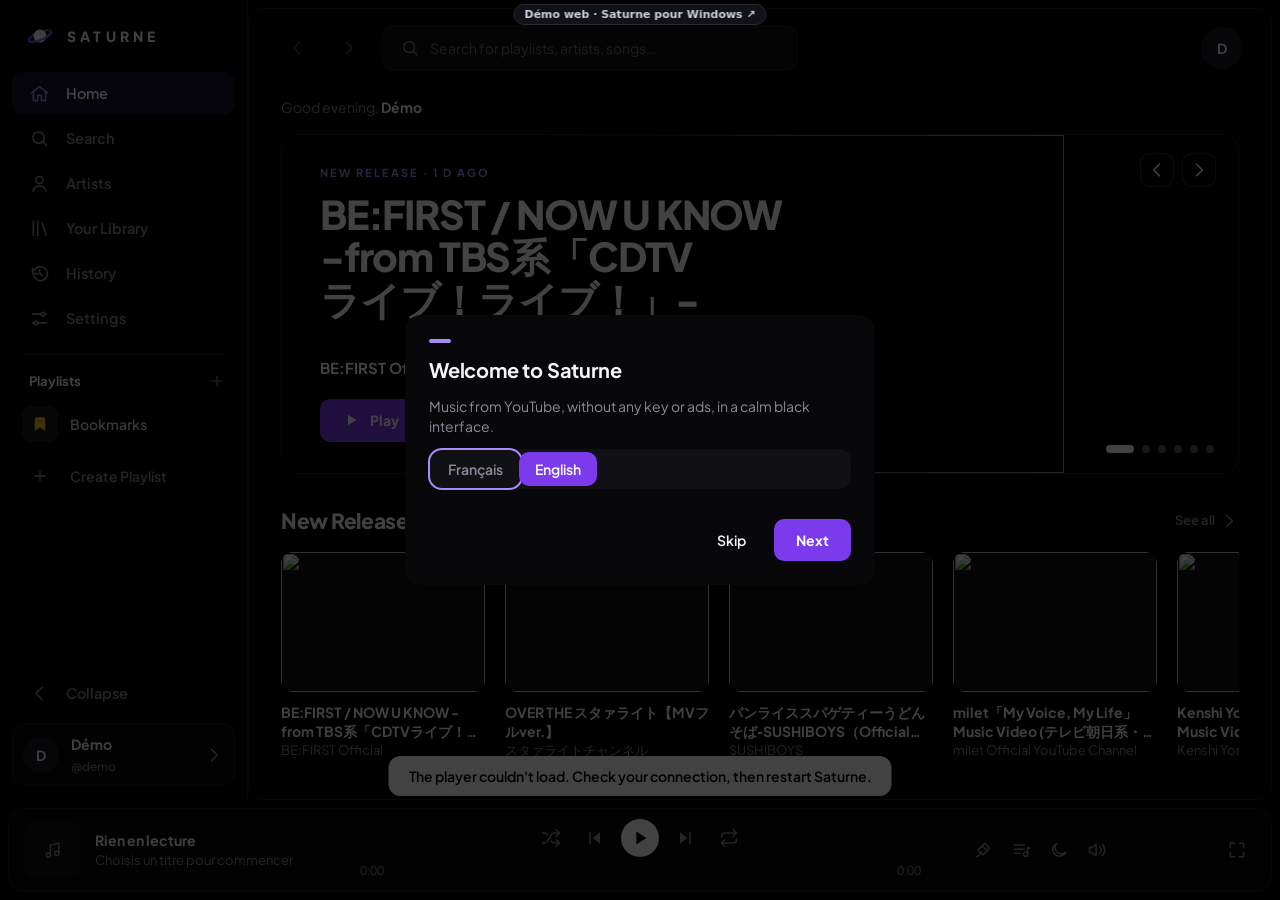
==== index.html @ 95a1b7f8 "Saturne web demo (static, simulated API) Co-Authored-By: Claude Sonnet 5.5 <noreply@anthropic.com>" ====
<!doctype html>
<html lang="fr">
<head>
<meta name="apple-mobile-web-app-capable" content="yes"><meta name="apple-mobile-web-app-status-bar-style" content="black-translucent"><meta name="theme-color" content="#000000">
<meta charset="utf-8">
<meta name="viewport" content="width=device-width,initial-scale=1,viewport-fit=cover">
<title>Saturne (démo)</title>
<link rel="icon" href="data:image/svg+xml,%3Csvg xmlns='http://www.w3.org/2000/svg' viewBox='0 0 24 24'%3E%3Crect width='24' height='24' rx='6' fill='%230a0a0e'/%3E%3Ccircle cx='12' cy='12' r='4.6' fill='%23f5f5fa'/%3E%3Cellipse cx='12' cy='12' rx='9.4' ry='3.1' transform='rotate(-22 12 12)' fill='none' stroke='%238b5cf6' stroke-width='1.6'/%3E%3C/svg%3E">
<style>
@font-face{font-family:"Plus Jakarta Sans";font-style:normal;font-weight:400 800;font-display:swap;src:url(assets/jakarta-latin-ext.woff2) format("woff2");unicode-range:U+0100-02BA,U+02BD-02C5,U+02C7-02CC,U+02CE-02D7,U+02DD-02FF,U+0304,U+0308,U+0329,U+1D00-1DBF,U+1E00-1E9F,U+1EF2-1EFF,U+2020,U+20A0-20AB,U+20AD-20C0,U+2113,U+2C60-2C7F,U+A720-A7FF}
@font-face{font-family:"Plus Jakarta Sans";font-style:normal;font-weight:400 800;font-display:swap;src:url(assets/jakarta-latin.woff2) format("woff2");unicode-range:U+0000-00FF,U+0131,U+0152-0153,U+02BB-02BC,U+02C6,U+02DA,U+02DC,U+0304,U+0308,U+0329,U+2000-206F,U+20AC,U+2122,U+2191,U+2193,U+2212,U+2215,U+FEFF,U+FFFD}
/* Design : noir OLED, texte blanc/gris, un seul accent violet. Rail gauche, contenu, barre de lecture en bas, file d'attente en tiroir. */
:root{
  color-scheme:dark;
  --bg:#000; --panel:#08080b; --raise:#101015; --raise2:#18181f; --line:#1c1c24; --line2:var(--line2);
  --fg:#f5f5f8; --mute:#8b8b99; --accent:#7c3aed; --accent-hi:#a78bfa; --accent-soft:rgba(139,92,246,.15);
  --font:"Plus Jakarta Sans",system-ui,-apple-system,"Segoe UI",sans-serif;
  --sw:248px; --barh:84px;
  --r-btn:10px; --r-ctl:12px; --r-sm:8px;
  --faint:#8a8a98; --hi:#fff; --on-accent:#fff; --fg2:#d0d0da; --veil:transparent; --bookmark:#fbbf24; --accent-glow:rgba(139,92,246,.2);
}
html[data-radius="square"]{--r-btn:5px;--r-ctl:7px;--r-sm:4px}
html[data-radius="round"]{--r-btn:999px;--r-ctl:16px;--r-sm:10px}
html.no-motion *{transition:none!important;animation:none!important}
*{box-sizing:border-box}
html,body{height:100%;margin:0}
body{background:var(--bg);color:var(--fg);font:14px/1.45 var(--font);overflow:hidden}
button,input,select,textarea{font:inherit;color:inherit}
button{background:none;border:0;padding:0;cursor:pointer;text-align:inherit}
:focus-visible{outline:2px solid var(--accent-hi);outline-offset:2px;border-radius:8px}
[hidden]{display:none!important}
svg{width:20px;height:20px;fill:currentColor;display:block;flex:none}
*{scrollbar-width:none}
::-webkit-scrollbar{display:none;width:0;height:0}

/* ---------- Connexion ---------- */
.auth{position:fixed;inset:0;z-index:100;background:var(--bg);display:grid;place-items:center;overflow:auto;padding:24px}
.auth-card{width:min(410px,100%);padding:34px 30px 28px;border:1px solid var(--line2);border-radius:18px;background:var(--panel)}
.auth-brand{display:flex;align-items:center;gap:12px;font-weight:800;font-size:15px;letter-spacing:.32em;margin:0 0 22px}
.auth-brand svg{width:34px;height:34px}
.auth-card h2{margin:0 0 4px;font-size:24px;letter-spacing:-.02em}
.auth-card p.lead{color:var(--mute);margin:0 0 20px}
.tabs{display:grid;grid-template-columns:1fr 1fr;background:var(--raise);border-radius:var(--r-ctl);padding:4px;margin:0 0 20px}
.tabs button{padding:9px;border-radius:var(--r-sm);text-align:center;font-weight:600;color:var(--mute)}
.tabs button.on{background:var(--raise2);color:var(--hi)}
.fld{display:flex;flex-direction:column;gap:6px;margin:0 0 14px}
.fld label{font-size:12px;font-weight:600;color:var(--mute);letter-spacing:.04em}
.input{background:var(--bg);border:1px solid var(--line2);border-radius:var(--r-btn);padding:12px 14px;width:100%;min-width:0}
.input:focus{outline:0;border-color:var(--accent)}
.input::placeholder{color:#5d5d6b}
.auth-err{color:#ff8fa8;min-height:20px;margin:2px 0 12px;font-size:13px}
.auth-card .btn{width:100%;justify-content:center;padding:13px}
.auth-foot{color:var(--mute);font-size:12px;margin:16px 0 0;text-align:center}

/* ---------- Application ---------- */
.app{height:100dvh;display:grid;grid-template-columns:var(--sw) minmax(0,1fr);grid-template-rows:minmax(0,1fr) auto;grid-template-areas:"side main" "bar bar";transition:grid-template-columns .25s cubic-bezier(.2,.8,.2,1)}
.side{grid-area:side;background:var(--bg);border-right:1px solid var(--line);display:flex;flex-direction:column;min-height:0;min-width:0;overflow:hidden}
.sidehead{display:flex;align-items:center;height:72px;padding:0 14px 0 25px}
.brand{display:flex;align-items:center;gap:12px;font-weight:800;font-size:14px;letter-spacing:.3em;white-space:nowrap}
.brand svg{flex:none}
.lbl,.pli b,.pli .lk,.account .who,.account>svg,.pl-head .ib{transition:opacity .22s ease,max-width .34s cubic-bezier(.4,0,.2,1)}
.lbl{display:inline-block;max-width:190px;overflow:hidden;white-space:nowrap}
.nav{display:flex;flex-direction:column;gap:2px;padding:0 12px}
.nav button,.navlike{display:flex;align-items:center;gap:16px;width:100%;padding:11px 17px;border-radius:var(--r-btn);font-weight:600;font-size:14.5px;color:var(--mute);white-space:nowrap;transition:background .15s,color .15s}
.nav button:hover,.navlike:hover{color:var(--hi);background:var(--raise)}
.nav button.on{color:var(--hi);background:var(--accent-soft)}
.nav button.on svg{color:var(--accent-hi)}
.nav button svg,.navlike svg{width:21px;height:21px}
.navlike svg{transition:transform .34s cubic-bezier(.4,0,.2,1)}
.sep{height:1px;background:var(--line);margin:14px 18px 8px}
.pl-head{display:flex;align-items:center;justify-content:space-between;height:36px;padding:0 16px 0 29px;font-weight:700;font-size:13px;color:var(--hi);white-space:nowrap}
.scroll{overflow-y:auto;overflow-x:hidden;min-height:0;flex:1;display:flex;flex-direction:column;gap:2px;padding:0 12px}
.pli{display:flex;align-items:center;gap:12px;padding:7px 10px;border-radius:var(--r-ctl);min-width:0;color:var(--fg2);font-weight:500;white-space:nowrap}
.pli:hover,.pli.over{background:var(--raise);color:var(--hi)}
.pli.on{background:var(--accent-soft);color:var(--hi)}
.pli.over{outline:2px dashed var(--accent-hi);outline-offset:-2px}
.pthumb{width:36px;height:36px;border-radius:9px;flex:none;overflow:hidden;display:grid;place-items:center;font-weight:700;font-size:15px;background:var(--raise2);color:var(--fg2)}
.pthumb img{width:100%;height:100%;object-fit:cover}
.pthumb svg{width:18px;height:18px}
.pli.on .pthumb{color:var(--accent-hi)}
.pli[data-pl="favs"] .pthumb,.libcard[data-pl="favs"] .cov,.pfp.fav{color:var(--bookmark)}
.pli b{font-weight:600;overflow:hidden;text-overflow:ellipsis;white-space:nowrap;flex:1;max-width:190px}
.pli .lk{width:14px;height:14px;color:var(--mute);max-width:14px}
.pli.create{color:var(--mute)}
.pli.create .pthumb{background:transparent;border:1.5px dashed var(--line2);color:var(--mute)}
.updbanner{margin:6px 12px 0;padding:10px 12px;border:1px solid var(--accent);border-radius:var(--r-ctl);background:var(--accent-soft);display:flex;align-items:center;justify-content:space-between;gap:10px;font-size:13px}
.updbanner .btn{padding:6px 12px;font-size:12.5px}
.updbanner b{display:block}
.account{margin:8px 12px 14px;padding:10px;border-radius:var(--r-ctl);border:1px solid var(--line);background:var(--panel);display:flex;align-items:center;gap:12px;min-width:0;width:calc(100% - 24px);white-space:nowrap;overflow:hidden}
.account:hover{border-color:var(--line2)}
.avatar-s{width:36px;height:36px;border-radius:50%;overflow:hidden;flex:none;background:var(--raise2);display:grid;place-items:center;font-weight:700}
.avatar-s img{width:100%;height:100%;object-fit:cover}
.account .who{min-width:0;flex:1;max-width:150px;overflow:hidden;text-align:left}
.account .who b{display:block;font-weight:700;overflow:hidden;text-overflow:ellipsis;white-space:nowrap}
.account .who small{color:var(--mute);font-size:12px}
/* ---------- Contenu ---------- */
main{grid-area:main;min-width:0;min-height:0;display:flex;flex-direction:column;overflow:hidden;background:var(--bg)}
.topbar{padding:16px 28px;display:flex;gap:12px;align-items:center}
.circ{width:40px;height:40px;border-radius:var(--r-btn);border:1px solid var(--line2);display:grid;place-items:center;color:var(--hi);flex:none}
.circ:hover:not(:disabled){background:var(--raise2)}
.circ:disabled{opacity:.3;cursor:default}
.search{flex:1;min-width:0;max-width:560px;display:flex;align-items:center;gap:10px;background:var(--raise);border:1px solid var(--line);border-radius:var(--r-ctl);padding:0 18px;transition:border-color .15s}
.search:focus-within{border-color:var(--accent)}
.search svg{color:var(--mute)}
.search input{flex:1;min-width:0;background:none;border:0;outline:0;padding:12px 0}
.search input::placeholder{color:#707080}
.spacer{flex:1}
.avatar-btn{width:42px;height:42px;border-radius:50%;overflow:hidden;border:1px solid var(--line2);background:var(--raise2);display:grid;place-items:center;font-weight:700;flex:none}
.avatar-btn:hover{border-color:var(--accent-hi)}
.avatar-btn img{width:100%;height:100%;object-fit:cover}
.menubtn{display:none}
#view{flex:1;overflow-y:auto;padding:8px 32px calc(var(--barh) + 32px);min-height:0}
.btn{background:var(--accent);color:var(--on-accent);font-weight:700;border-radius:var(--r-btn);padding:11px 22px;white-space:nowrap;display:inline-flex;align-items:center;gap:10px;transition:background .15s,transform .12s}
.btn:hover{filter:brightness(1.12);transform:translateY(-1px)}
.btn svg{width:18px;height:18px}
.btn.alt{background:rgba(255,255,255,.08);border:1px solid rgba(255,255,255,.14)}
.btn.alt:hover{background:rgba(255,255,255,.14)}
.ghost{border:1px solid var(--line2);border-radius:var(--r-btn);padding:9px 18px;font-weight:600;white-space:nowrap;display:inline-flex;align-items:center;gap:8px}
.ghost svg{width:18px;height:18px}
.ghost:hover{border-color:var(--hi)}
.ghost.warn{border-color:#ff8fa8;color:#ff8fa8}
h1{font-weight:800;font-size:clamp(30px,4.4vw,52px);line-height:1.05;letter-spacing:-.035em;margin:6px 0 10px;text-wrap:balance}
h2.sh{font-weight:800;font-size:21px;letter-spacing:-.02em;margin:0}
.eyebrow{font-size:11px;font-weight:700;letter-spacing:.18em;text-transform:uppercase;color:var(--accent-hi);margin:0;display:flex;align-items:center;gap:8px}
.sub{color:var(--mute);margin:0 0 18px;max-width:58ch}
.head-actions{display:flex;flex-wrap:wrap;gap:10px;align-items:center}
.sechd{display:flex;align-items:center;justify-content:space-between;margin:0 0 16px;gap:12px}
.more{color:var(--mute);font-weight:600;font-size:13px;display:inline-flex;align-items:center;gap:4px}
.more:hover{color:var(--hi)}
.block{margin:0 0 32px}
.pagehead{padding:8px 0 24px}
.greet{color:var(--mute);margin:2px 0 16px}
.greet b{color:var(--hi)}

/* ---------- Hero : sorties les plus récentes ---------- */
.hero{position:relative;height:clamp(270px,32vw,340px);border-radius:16px;overflow:hidden;border:1px solid var(--line);background:var(--bg);margin:0 0 32px}
.slide{position:absolute;inset:0;opacity:0;transition:opacity .6s ease;pointer-events:none}
.slide.on{opacity:1;pointer-events:auto}
.slide .bg{position:absolute;right:0;top:0;width:76%;height:100%;object-fit:cover;-webkit-mask-image:linear-gradient(90deg,transparent 0,#000 40%);mask-image:linear-gradient(90deg,transparent 0,#000 40%)}
.slide::before{content:"";position:absolute;inset:0;z-index:1;background:linear-gradient(90deg,#000 24%,rgba(0,0,0,.5) 55%,rgba(0,0,0,0) 100%)}
.sl-body{position:absolute;z-index:2;left:38px;top:30px;bottom:30px;display:flex;flex-direction:column;justify-content:flex-start;max-width:52%;gap:6px}
.sl-body .sl-by{margin:auto 0 14px}
.sl-body .sl-actions{min-height:44px}
.sl-title{font-weight:800;font-size:clamp(24px,3.1vw,42px);line-height:1.08;letter-spacing:-.03em;margin:6px 0 4px;display:-webkit-box;-webkit-line-clamp:3;-webkit-box-orient:vertical;overflow:hidden;text-wrap:balance}
.sl-by{color:var(--fg2);font-size:15px;margin:0 0 16px}
.sl-by .alink{font-weight:700;color:var(--hi)}
.sl-actions{display:flex;gap:10px;flex-wrap:wrap;align-items:center}
.hero-dots{position:absolute;z-index:3;right:24px;bottom:20px;display:flex;gap:8px;align-items:center}
.hero-dots button{width:8px;height:8px;border-radius:8px;background:rgba(255,255,255,.35);transition:width .25s,background .25s}
.hero-dots button.on{width:28px;background:var(--hi)}
.hero-nav{position:absolute;z-index:3;right:22px;top:18px;display:flex;gap:8px}
.hero-nav button{width:34px;height:34px;border-radius:var(--r-btn);background:rgba(0,0,0,.55);border:1px solid rgba(255,255,255,.2);display:grid;place-items:center}
.hero-nav button:hover{background:rgba(255,255,255,.18)}
.hero-empty{position:absolute;inset:0;display:flex;flex-direction:column;justify-content:center;padding:0 38px;gap:8px}

/* ---------- Cartes ---------- */
.grid{list-style:none;margin:0;padding:0;display:grid;grid-template-columns:repeat(auto-fill,minmax(200px,1fr));gap:26px 20px}
.shelf{list-style:none;margin:0;padding:0 0 8px;display:grid;grid-auto-flow:column;grid-auto-columns:204px;gap:20px;overflow-x:auto;scroll-snap-type:x proximity}
.shelf .card{scroll-snap-align:start}
.card{position:relative;min-width:0}
.card .thumb{display:block;width:100%;position:relative;aspect-ratio:16/11;border-radius:12px;overflow:hidden;background:var(--raise)}
.card .thumb img{width:100%;height:100%;object-fit:cover;display:block;transition:transform .3s}
.card:hover .thumb img{transform:scale(1.04)}
.pb{position:absolute;right:10px;bottom:10px;width:42px;height:42px;border-radius:var(--r-ctl);background:var(--accent);color:var(--on-accent);display:grid;place-items:center;opacity:0;transform:translateY(8px);transition:opacity .18s,transform .18s}
.card:hover .pb,.thumb:focus-visible .pb{opacity:1;transform:none}
.pb svg{width:22px;height:22px}
.card .tt{margin-top:11px}
.cacts{position:absolute;top:8px;right:8px;display:flex;gap:2px;opacity:0;transition:opacity .15s}
.card:hover .cacts,.cacts:focus-within{opacity:1}
.cacts .ib{background:rgba(0,0,0,.72);backdrop-filter:blur(6px);color:var(--hi)}
.card.on .tt{color:var(--accent-hi)}
.sk{aspect-ratio:16/12;border-radius:16px;background:linear-gradient(100deg,var(--raise) 30%,var(--raise2) 50%,var(--raise) 70%);background-size:300% 100%;animation:sh 1.4s linear infinite}
.sk.round{aspect-ratio:1;border-radius:50%}
@keyframes sh{from{background-position:100% 0}to{background-position:-100% 0}}

/* ---------- Listes ---------- */
.rows{list-style:none;margin:0;padding:0;display:flex;flex-direction:column}
.row{display:grid;grid-template-columns:auto minmax(0,1fr) auto auto;gap:14px;align-items:center;padding:8px 10px;border-radius:14px}
.row:hover{background:var(--raise)}
.cover{position:relative;width:92px;aspect-ratio:16/9;border-radius:10px;overflow:hidden;background:var(--raise);flex:none}
.cover img{width:100%;height:100%;object-fit:cover;display:block}
.cover .ov{position:absolute;inset:0;display:grid;place-items:center;background:rgba(0,0,0,.55);color:var(--hi);opacity:0}
.row:hover .ov,.cover:focus-visible .ov{opacity:1}
.tt{font-weight:700;overflow:hidden;text-overflow:ellipsis;white-space:nowrap}
.ch{color:var(--mute);font-size:13px;overflow:hidden;text-overflow:ellipsis;white-space:nowrap}
.alink{color:inherit;max-width:100%;overflow:hidden;text-overflow:ellipsis;white-space:nowrap;display:inline-block;vertical-align:bottom}
.alink:hover{color:var(--hi);text-decoration:underline}
.row.on .tt{color:var(--accent-hi)}
.dur{color:var(--faint);font-size:13px;font-variant-numeric:tabular-nums}
.acts{display:flex;gap:2px}
.ib{width:36px;height:36px;border-radius:var(--r-btn);display:grid;place-items:center;color:var(--mute);flex:none;transition:background .12s,color .12s}
.ib:hover{color:var(--hi);background:var(--raise2)}
.ib.act{color:var(--accent-hi)}
.ib:disabled{opacity:.3;cursor:default}
.ib.sm{width:28px;height:28px}.ib.sm svg{width:16px;height:16px}

/* ---------- Bookmark animé ---------- */
.bm{overflow:visible}
.bm-out{fill:none;stroke:currentColor;stroke-width:1.9;stroke-linejoin:round}
.bm-fill{fill:var(--bookmark);transform:translateY(100%);transition:transform .5s cubic-bezier(.22,1,.36,1)}
.bmk.on{color:var(--bookmark)}
.bmk.on .bm-fill{transform:translateY(0)}
.bmk.pop .bm{animation:bmpop .5s cubic-bezier(.34,1.56,.64,1)}
@keyframes bmpop{0%{transform:scale(1)}40%{transform:scale(1.3)}100%{transform:scale(1)}}

/* ---------- Genres, artistes ---------- */
.tiles{list-style:none;margin:0;padding:0;display:grid;grid-template-columns:repeat(auto-fill,minmax(180px,1fr));gap:14px}
.tile{width:100%;aspect-ratio:16/8;border-radius:12px;padding:18px;display:flex;align-items:flex-end;font-weight:700;font-size:18px;letter-spacing:-.01em;background:var(--raise);border:1px solid var(--line);transition:border-color .15s,background .15s}
.tile:hover{border-color:var(--accent);background:var(--raise2)}
.artists{list-style:none;margin:0;padding:0;display:grid;grid-template-columns:repeat(auto-fill,minmax(150px,1fr));gap:24px 16px}
.artist{display:flex;flex-direction:column;align-items:center;text-align:center;gap:10px;width:100%;padding:14px 8px;border-radius:20px;transition:background .15s}
.artist:hover{background:var(--raise)}
.avatar{width:100%;max-width:136px;aspect-ratio:1;border-radius:50%;overflow:hidden;background:var(--raise2);display:grid;place-items:center;font-weight:700;font-size:38px;color:var(--fg2)}
.avatar img{width:100%;height:100%;object-fit:cover}
.artist b{font-weight:700;max-width:100%;overflow:hidden;text-overflow:ellipsis;white-space:nowrap;display:block}
.artist small{color:var(--mute);display:block}
.asearch{display:flex;gap:10px;flex-wrap:wrap;align-items:center;margin:0 0 26px}
.asearch .search{max-width:460px}

/* ---------- Page Playlists ---------- */
.plhero{position:relative;border-radius:16px;border:1px solid var(--line);padding:38px 34px 34px;margin:4px 0 24px;overflow:hidden;background:radial-gradient(60% 120% at 92% 0%,var(--accent-glow),transparent 70%),var(--bg)}
.plhero h1{margin:0 0 6px;font-size:clamp(34px,5vw,58px)}
.plhero .sub{margin:0 0 22px}
.toolbar{display:flex;align-items:center;justify-content:space-between;gap:12px;flex-wrap:wrap;margin:0 0 20px}
.chips{display:flex;gap:8px;flex-wrap:wrap}
.chip{padding:8px 18px;border-radius:var(--r-btn);border:1px solid var(--line2);font-weight:600;color:var(--fg2)}
.chip:hover{border-color:var(--hi);color:var(--hi)}
.chip.on{background:var(--accent);border-color:var(--accent);color:var(--on-accent)}
.sortbox{display:flex;align-items:center;gap:10px;color:var(--mute)}
.select{background:var(--bg);border:1px solid var(--line2);border-radius:var(--r-btn);padding:8px 14px;min-width:150px;color:var(--hi)}
.libwrap{display:grid;grid-template-columns:minmax(0,1fr) 280px;gap:26px;align-items:start}
.libgrid{list-style:none;margin:0;padding:0;display:grid;grid-template-columns:repeat(auto-fill,minmax(168px,1fr));gap:24px 20px}
.libcard{position:relative;min-width:0}
.libcard>button.cov{position:relative;width:100%;aspect-ratio:1;border-radius:12px;overflow:hidden;background:var(--raise);display:grid;place-items:center;font-weight:700;font-size:40px;color:var(--fg2);border:1px solid var(--line);transition:border-color .15s,transform .2s}
.libcard>button.cov:hover{border-color:var(--line2);transform:translateY(-3px)}
.libcard .cov img{width:100%;height:100%;object-fit:cover}
.libcard .cov svg{width:44px;height:44px}
.libcard.create>button.cov{background:transparent;border:2px dashed var(--line2);color:var(--mute)}
.libcard.over>button.cov,.libcard.over{outline:2px dashed var(--accent-hi);outline-offset:3px;border-radius:16px}
.lc-meta{display:flex;align-items:flex-start;justify-content:space-between;gap:6px;margin-top:10px}
.lc-meta>div{min-width:0}
.lc-meta b{display:block;font-weight:700;overflow:hidden;text-overflow:ellipsis;white-space:nowrap}
.lc-meta small{color:var(--faint);display:flex;align-items:center;gap:5px}
.lc-meta small svg{width:13px;height:13px}
.libside{display:flex;flex-direction:column;gap:16px}
.box{border:1px solid var(--line);border-radius:14px;padding:18px;background:var(--panel)}
.box h3{margin:0 0 14px;font-size:16px;font-weight:700;display:flex;align-items:center;justify-content:space-between}
.mini-row{display:flex;align-items:center;gap:12px;padding:6px 4px;border-radius:12px;width:100%;min-width:0}
.mini-row:hover{background:var(--raise)}
.mini-row img{width:44px;height:44px;object-fit:cover;border-radius:10px;background:var(--raise);flex:none}
.mini-row .m{min-width:0;flex:1}
.mini-row b{display:block;font-weight:600;font-size:13.5px;overflow:hidden;text-overflow:ellipsis;white-space:nowrap}
.mini-row small{color:var(--mute);font-size:12px;display:block;overflow:hidden;text-overflow:ellipsis;white-space:nowrap}
.mini-row.on b{color:var(--accent-hi)}
.quick{display:grid;grid-template-columns:repeat(3,1fr);gap:8px}
.quick button{display:flex;align-items:center;flex-direction:column;gap:8px;padding:12px 4px;border-radius:var(--r-ctl);color:var(--mute);font-size:12.5px;font-weight:600}
.quick button:hover{background:var(--raise);color:var(--hi)}
.quick button.act{color:var(--accent-hi)}
.quick svg{width:24px;height:24px}

/* ---------- Playlist / artiste ---------- */
.banner{position:relative;min-height:280px;border-radius:16px;margin:4px 0 22px;background:var(--raise) center/cover;overflow:hidden;display:flex;align-items:flex-end;gap:24px;padding:26px;user-select:none;touch-action:pan-y;border:1px solid var(--line)}
.banner.has{cursor:grab}.banner.grab{cursor:grabbing}
.banner::after{content:"";position:absolute;inset:0;background:linear-gradient(to top,rgba(0,0,0,.9),rgba(0,0,0,.1) 80%);pointer-events:none}
.banner>*{position:relative;z-index:2}
.banner.over,.pfp.over{outline:2px dashed var(--accent-hi);outline-offset:-8px}
.pfp{width:156px;aspect-ratio:1;border-radius:12px;flex:none;overflow:hidden;position:relative;background:var(--raise2);box-shadow:0 16px 40px rgba(0,0,0,.7);cursor:pointer;display:grid;place-items:center;font-weight:800;font-size:54px;color:var(--fg2)}
.pfp.round{border-radius:50%;cursor:default}
.pfp svg{width:54px;height:54px}
.pfp img{position:absolute;inset:0;width:100%;height:100%;object-fit:cover}
.pfp .pov{position:absolute;inset:0;display:flex;flex-direction:column;gap:6px;align-items:center;justify-content:center;background:rgba(0,0,0,.62);opacity:0;font-size:11px;font-weight:700;letter-spacing:.1em;text-transform:uppercase;text-align:center;padding:8px;transition:opacity .15s;color:var(--hi)}
.pfp .pov svg{width:26px;height:26px}
.pfp:hover .pov,.pfp.over .pov,.pfp:focus-visible .pov{opacity:1}
.pfp.static{cursor:default}
.bmeta{min-width:0;flex:1}
.bmeta h1{margin:4px 0 6px;text-shadow:0 2px 16px rgba(0,0,0,.6)}
.title-input{font-weight:800;font-size:clamp(26px,4.4vw,48px);line-height:1.05;letter-spacing:-.04em;background:none;border:0;border-bottom:2px solid transparent;width:100%;padding:0;margin:4px 0 6px;text-shadow:0 2px 16px rgba(0,0,0,.6)}
.title-input:hover,.title-input:focus{border-bottom-color:rgba(255,255,255,.3);outline:0}
.title-input:disabled{opacity:1;border-color:transparent}
.desc-input{background:none;border:0;border-bottom:1px solid transparent;width:100%;max-width:560px;padding:2px 0;color:var(--fg2);margin:0 0 6px;display:block}
.desc-input:hover,.desc-input:focus{border-bottom-color:rgba(255,255,255,.3);outline:0}
.desc-input::placeholder{color:#8b8b99}
.btools{position:absolute!important;top:14px;right:14px;display:flex;gap:6px;opacity:0;transition:opacity .15s}
.banner:hover .btools,.btools:focus-within{opacity:1}
.btools button{background:rgba(0,0,0,.7);backdrop-filter:blur(8px);border-radius:var(--r-btn);padding:8px 14px;font-weight:600;font-size:12.5px;display:flex;align-items:center;gap:8px}
.btools button svg{width:16px;height:16px}
.btools button:hover{background:rgba(0,0,0,.92)}
.bhint{position:absolute!important;inset:0;display:none;place-items:center;background:rgba(0,0,0,.65);font-weight:700;letter-spacing:.08em;text-transform:uppercase;font-size:13px}
.banner.over .bhint{display:grid}
.banner .sub{margin:0;color:var(--fg2);text-shadow:0 1px 10px rgba(0,0,0,.6)}
.back{margin:0 0 10px}
.seg{display:inline-flex;background:var(--raise);border:1px solid var(--line2);border-radius:var(--r-ctl);padding:3px}
.seg button{display:flex;align-items:center;gap:8px;padding:7px 16px;border-radius:var(--r-btn);font-weight:600;color:var(--mute)}
.seg button svg{width:16px;height:16px}
.seg button.on{background:var(--accent);color:var(--on-accent)}
.privacy-note{color:var(--mute);font-size:13px;margin:10px 0 18px;display:flex;gap:8px;align-items:center}
.privacy-note svg{width:16px;height:16px;flex:none}
.badge{display:inline-flex;align-items:center;gap:6px;padding:3px 10px;border-radius:var(--r-sm);border:1px solid rgba(255,255,255,.22);font-size:12px;font-weight:600;color:var(--fg2);margin-left:10px;vertical-align:middle}
.badge svg{width:13px;height:13px}

/* ---------- Réglages ---------- */
.setgrid{display:grid;gap:12px;max-width:700px}
.set{background:var(--panel);border:1px solid var(--line);border-radius:14px;padding:18px 20px;display:flex;gap:16px;align-items:center;justify-content:space-between;flex-wrap:wrap}
.set h3{margin:0 0 2px;font-size:15px;font-weight:700;display:flex;align-items:center;gap:10px}
.set p{margin:0;color:var(--mute);max-width:46ch}
.set .grow{flex:1;min-width:200px}
.switch{width:46px;height:28px;border-radius:var(--r-btn);background:var(--line2);position:relative;transition:background .2s;flex:none}
.switch::after{content:"";position:absolute;top:3px;left:3px;width:22px;height:22px;border-radius:var(--r-sm);background:var(--hi);transition:transform .2s}
.switch[aria-checked=true]{background:var(--accent)}
.switch[aria-checked=true]::after{transform:translateX(18px)}
.profile{display:flex;gap:18px;align-items:center;flex-wrap:wrap}
.profile .who2 b{display:block;font-size:17px}
.profile .who2 small{color:var(--mute)}
.profile .avatar-big{width:76px;height:76px;border-radius:50%;overflow:hidden;background:var(--raise2);display:grid;place-items:center;font-weight:800;font-size:28px;border:1px solid var(--line2);cursor:pointer;position:relative}
.profile .avatar-big img{width:100%;height:100%;object-fit:cover}
.profile .avatar-big:hover::after{content:"Changer";position:absolute;inset:0;background:rgba(0,0,0,.65);display:grid;place-items:center;font-size:11px;font-weight:700;letter-spacing:.08em;text-transform:uppercase}
.empty{color:var(--mute);padding:22px 0}
.err{color:#ff8fa8}
.errbox{background:var(--raise);border:1px solid var(--line2);border-radius:16px;padding:16px 18px;max-width:640px;display:flex;gap:14px;align-items:center;justify-content:space-between;flex-wrap:wrap}

/* ---------- Réglages ---------- */
.setlayout{display:grid;grid-template-columns:210px minmax(0,1fr);gap:34px;align-items:start}
.setnav{display:flex;flex-direction:column;gap:2px;position:sticky;top:0}
.setnav button{display:flex;align-items:center;gap:12px;padding:10px 14px;border-radius:var(--r-btn);font-weight:600;color:var(--mute);white-space:nowrap}
.setnav button:hover{color:var(--hi);background:var(--raise)}
.setnav button.on{color:var(--hi);background:var(--accent-soft)}
.setnav button.on svg{color:var(--accent-hi)}
.setnav svg{width:19px;height:19px}
.setpane h2{margin:0 0 4px;font-size:24px;font-weight:800;letter-spacing:-.02em}
.setpane .lead{color:var(--mute);margin:0 0 22px;max-width:60ch}
.setgroup{display:grid;gap:10px;max-width:740px}
.setgroup h4{margin:18px 0 2px;font-size:12px;font-weight:700;letter-spacing:.14em;text-transform:uppercase;color:var(--mute)}
.setgroup h4:first-child{margin-top:0}
.set.danger{border-color:rgba(255,143,168,.35)}
.swatches{display:flex;gap:10px;flex-wrap:wrap}
.swatch{width:32px;height:32px;border-radius:var(--r-sm);background:var(--c);border:2px solid transparent;outline:2px solid transparent;outline-offset:2px}
.swatch.on{outline-color:var(--hi)}
.kbd{display:inline-block;padding:2px 8px;border:1px solid var(--line2);border-bottom-width:2px;border-radius:6px;font:600 12px var(--font);color:var(--fg2);background:var(--raise)}
.kv{display:grid;grid-template-columns:140px 1fr;gap:6px 16px;color:var(--mute);margin:0}
.kv b{color:var(--hi);font-weight:600;word-break:break-all}
.notes{white-space:pre-wrap;color:var(--fg2);background:var(--raise);border:1px solid var(--line);border-radius:var(--r-ctl);padding:12px 14px;max-height:180px;overflow:auto;margin:10px 0 0;width:100%}
.upstat{display:flex;align-items:center;gap:10px;color:var(--mute)}
.upstat .dot{width:8px;height:8px;border-radius:50%;background:var(--mute)}
.upstat.ok .dot{background:#4ade80}.upstat.new .dot{background:var(--accent-hi)}
/* ---------- Fenêtres modales ---------- */
.mback{position:fixed;inset:0;background:rgba(0,0,0,.74);z-index:120;display:grid;place-items:center;padding:20px}
.mbox{width:min(470px,100%);max-height:92vh;overflow:auto;background:var(--panel);border:1px solid var(--line2);border-radius:16px;padding:24px}
.mbox h3{margin:0 0 6px;font-size:20px;letter-spacing:-.01em}
.mbox p{color:var(--mute);margin:0 0 14px}
.mbox .fld{margin:0 0 12px}
.mactions{display:flex;gap:10px;justify-content:flex-end;margin-top:18px;flex-wrap:wrap}
.merr{color:#ff8fa8;min-height:18px;font-size:13px;margin:2px 0 0}
.codebox{width:100%;height:130px;resize:none;background:var(--bg);border:1px solid var(--line2);border-radius:var(--r-btn);padding:10px 12px;font:12px/1.4 ui-monospace,Consolas,monospace;color:var(--fg2);word-break:break-all}
.codebox:focus{outline:0;border-color:var(--accent)}
.avatar-edit{display:flex;align-items:center;gap:18px;margin:0 0 16px}
.avatar-edit .avatar-big{width:84px;height:84px;border-radius:50%;overflow:hidden;background:var(--raise2);display:grid;place-items:center;font-weight:800;font-size:30px;border:1px solid var(--line2);position:relative;flex:none;cursor:pointer}
.avatar-edit .avatar-big img{width:100%;height:100%;object-fit:cover}
.avatar-edit .avatar-big::after{content:"Changer";position:absolute;inset:0;background:rgba(0,0,0,.62);display:grid;place-items:center;font-size:11px;font-weight:700;letter-spacing:.08em;text-transform:uppercase;opacity:0;transition:opacity .15s}
.avatar-edit .avatar-big:hover::after,.avatar-edit .avatar-big.over::after{opacity:1}
.avatar-edit .avatar-big.over{outline:2px dashed var(--accent-hi);outline-offset:3px}
@media (max-width:900px){.setlayout{grid-template-columns:minmax(0,1fr);gap:18px}.setnav{flex-direction:row;overflow-x:auto;position:static}.kv{grid-template-columns:1fr}}

/* ---------- Finitions ---------- */
svg.i{fill:none}
.cov>img,.pthumb>img{position:absolute;inset:0;width:100%;height:100%;object-fit:cover}
.cov>.mosaic,.pthumb>.mosaic,.pfp>.mosaic{position:absolute;inset:0;width:100%;height:100%}
.pthumb{position:relative}
.mosaic{display:grid;grid-template-columns:1fr 1fr;grid-template-rows:1fr 1fr;gap:1px;background:var(--bg);overflow:hidden}
.mosaic img{position:static;width:100%;height:100%;min-height:0;object-fit:cover;display:block}
.card .tt{margin-top:11px;white-space:normal;display:-webkit-box;-webkit-line-clamp:2;-webkit-box-orient:vertical;overflow:hidden;min-height:2.7em;line-height:1.35}
.welcome{border:1px dashed var(--line2);border-radius:var(--r-ctl);padding:22px 24px;margin:0 0 24px}
.welcome h3{margin:0 0 4px;font-size:18px}
.welcome p{color:var(--mute);margin:0 0 16px;max-width:52ch}
input[type=range]:hover::-webkit-slider-runnable-track{height:6px}
input[type=range]:hover::-webkit-slider-thumb{margin-top:-3.5px}
/* Menus déroulants */
.dd-btn{display:inline-flex;align-items:center;justify-content:space-between;gap:12px;min-width:176px;padding:9px 14px;border:1px solid var(--line2);border-radius:var(--r-btn);background:var(--bg);color:var(--hi);font-weight:600;transition:border-color .15s}
.dd-btn:hover,.dd-btn[aria-expanded=true]{border-color:var(--accent)}
.dd-btn svg{width:16px;height:16px;color:var(--mute);transition:transform .22s}
.dd-btn[aria-expanded=true] svg{transform:rotate(180deg)}
.ddmenu{position:fixed;z-index:140;background:var(--raise);border:1px solid var(--line2);border-radius:var(--r-ctl);padding:6px;box-shadow:0 22px 56px rgba(0,0,0,.85);display:flex;flex-direction:column;gap:2px;max-height:320px;overflow:auto;animation:popIn .14s ease}
.ddmenu button{display:flex;align-items:center;justify-content:space-between;gap:16px;padding:9px 12px;border-radius:var(--r-sm);text-align:left;white-space:nowrap;color:var(--fg2);font-weight:500}
.ddmenu button:hover,.ddmenu button:focus-visible{background:var(--raise2);color:var(--hi);outline:0}
.ddmenu button.sel{color:var(--hi);font-weight:700}
.ddmenu svg{width:16px;height:16px;color:var(--accent-hi)}
/* Infobulle */
.tip{position:fixed;z-index:150;pointer-events:none;background:var(--bg);border:1px solid var(--line2);color:var(--hi);padding:4px 9px;border-radius:var(--r-sm);font-size:12px;font-weight:600;white-space:nowrap}
.tip[data-side=top]{transform:translate(-50%,-100%)}
.tip[data-side=right]{transform:translate(0,-50%)}
/* Now playing */
.np-page{display:grid;grid-template-columns:minmax(0,500px) minmax(0,1fr);gap:44px;align-items:center;padding-top:10px}
.np-art{aspect-ratio:1;border-radius:16px;overflow:hidden;background:var(--raise);border:1px solid var(--line);position:relative}
.np-art img{position:absolute;inset:0;width:100%;height:100%;object-fit:cover}
.np-h{margin:26px 0 8px;font-size:12px;font-weight:700;letter-spacing:.14em;text-transform:uppercase;color:var(--mute)}
.np-list{display:grid;gap:2px;max-width:440px}
.now img,.now .tt{cursor:pointer}
@media (max-width:900px){.np-page{grid-template-columns:minmax(0,1fr);gap:22px}}
/* Changelog */
.cl{display:grid;gap:10px}
.cl-item{border:1px solid var(--line);border-radius:var(--r-ctl);background:var(--panel);overflow:hidden}
.cl-head{display:flex;align-items:center;gap:12px;width:100%;padding:14px 18px;transition:background .15s}
.cl-head:hover{background:var(--raise)}
.cl-v{font-weight:800;font-size:16px}
.cl-t{color:var(--fg2);flex:1;min-width:0;overflow:hidden;text-overflow:ellipsis;white-space:nowrap}
.cl-d{color:var(--faint);font-size:12.5px;white-space:nowrap}
.cl-head svg{width:18px;height:18px;transition:transform .3s;color:var(--mute);flex:none}
.cl-item.open .cl-head svg{transform:rotate(180deg)}
.cl-body{display:grid;grid-template-rows:0fr;transition:grid-template-rows .32s cubic-bezier(.4,0,.2,1)}
.cl-item.open .cl-body{grid-template-rows:1fr}
.cl-in{overflow:hidden;min-height:0;padding:0 18px}
.cl-list{padding:2px 0 16px}
.cl-row{display:flex;gap:12px;align-items:flex-start;padding:5px 0;color:var(--fg2)}
.cl-tag{flex:none;font-size:10.5px;font-weight:800;letter-spacing:.08em;text-transform:uppercase;padding:2px 8px;border-radius:var(--r-sm);margin-top:2px;min-width:80px;text-align:center}
.cl-tag.new{background:var(--accent-soft);color:var(--accent-hi)}
.cl-tag.improved,.cl-tag.fixed{background:var(--raise2);color:var(--fg2)}
.badge2{font-size:11px;font-weight:700;padding:2px 8px;border-radius:var(--r-sm);background:var(--raise2);color:var(--fg2)}
.badge2.on{background:var(--accent-soft);color:var(--accent-hi)}
@media (max-width:600px){.cl-t,.cl-d{display:none}}
/* Animations */
@keyframes fadeUp{from{opacity:0;transform:translateY(8px)}to{opacity:1;transform:none}}
@keyframes fadeIn{from{opacity:0}to{opacity:1}}
@keyframes popIn{from{opacity:0;transform:translateY(6px) scale(.97)}to{opacity:1;transform:none}}
@keyframes toastIn{from{opacity:0;transform:translate(-50%,10px)}to{opacity:1;transform:translate(-50%,0)}}
#view.enter{animation:fadeUp .24s ease}
#view.enter .card,#view.enter .libcard,#view.enter .row,#view.enter .artist,#view.enter .tile{animation:fadeUp .38s cubic-bezier(.2,.8,.2,1) both;animation-delay:calc(var(--d,0) * 24ms)}
.mback{animation:fadeIn .16s ease}
.mbox{animation:popIn .22s cubic-bezier(.2,.9,.3,1.15)}
.toast{display:flex;align-items:center;gap:16px;animation:toastIn .22s ease}
.toast-act{color:var(--accent);font-weight:800;white-space:nowrap}
.toast-act:hover{text-decoration:underline}

/* ---------- Polish 0.5 ---------- */
/* Images : apparition en fondu, barres noires recadrées */
img{opacity:0;transition:opacity .35s ease}
img.loaded{opacity:1}
.thumb img,.cover img,.pthumb img,.mosaic img,.np-art img{transform:scale(var(--z,1))}
.card:hover .thumb img{transform:scale(calc(var(--z,1) * 1.04))}
/* Retour au clic et état actif des boutons de lecture */
.ib,.circ,.chip,.ghost,.dd-btn{transition:background .12s,color .12s,transform .1s,border-color .15s}
.btn:active,.ghost:active,.chip:active,.dd-btn:active,.playbtn:active,.circ:active:not(:disabled){transform:scale(.96)}
.ib:active{transform:scale(.9)}
.nav button:active,.pli:active,.row:active{transform:scale(.985)}
.ib{position:relative}
.ib.act::after{content:"";position:absolute;bottom:2px;left:50%;width:4px;height:4px;border-radius:50%;background:var(--accent-hi);transform:translateX(-50%)}
/* Écrans larges : le contenu garde une largeur confortable */
#view>*{max-width:1560px;margin-left:auto;margin-right:auto}
/* États vides : icône et texte centrés */
.empty{display:flex;flex-direction:column;align-items:center;text-align:center;gap:14px;padding:44px 16px;max-width:46ch;margin:0 auto;color:var(--mute)}
.empty::before{content:"";flex:none;width:64px;height:64px;border-radius:50%;border:1px dashed var(--line2);background:center/28px no-repeat url("data:image/svg+xml,%3Csvg xmlns='http://www.w3.org/2000/svg' viewBox='0 0 24 24' fill='none' stroke='%238b8b99' stroke-width='1.8' stroke-linecap='round' stroke-linejoin='round'%3E%3Cpath d='M9 18V6l10-2v12'/%3E%3Ccircle cx='6.5' cy='18' r='2.5'/%3E%3Ccircle cx='16.5' cy='16' r='2.5'/%3E%3C/svg%3E")}
.hint{text-align:center;padding:26px 10px}
/* Densité compacte */
html[data-density="compact"] .row{padding-top:4px;padding-bottom:4px}
html[data-density="compact"] .cover{width:72px}
html[data-density="compact"] .grid{grid-template-columns:repeat(auto-fill,minmax(168px,1fr));gap:18px 14px}
html[data-density="compact"] .shelf{grid-auto-columns:176px;gap:14px}
html[data-density="compact"] .libgrid{grid-template-columns:repeat(auto-fill,minmax(148px,1fr));gap:18px 14px}
html[data-density="compact"] .block{margin-bottom:24px}
html[data-density="compact"] .nav button{padding-top:8px;padding-bottom:8px}
html[data-density="compact"] .pli{padding-top:4px;padding-bottom:4px}
html[data-density="compact"] .card .tt{min-height:2.55em}
/* Lecteur YouTube : visible à la demande (diagnostic) */
.ytbox iframe,.ytbox #yt{width:100%!important;height:100%!important}
.ytbox.show{opacity:1;pointer-events:auto;z-index:45;width:320px;height:180px;right:16px;bottom:calc(var(--barh) + 16px);border-radius:12px;border:1px solid var(--line2);box-shadow:0 18px 50px rgba(0,0,0,.8)}
.plog{display:grid;gap:6px;width:100%;margin:0;padding:0;list-style:none;color:var(--mute);font-size:13px}
.plog b{color:var(--fg2);font-weight:600}
/* ---------- File d'attente (tiroir) ---------- */
.qdrawer{position:fixed;top:0;right:0;bottom:var(--barh);width:min(380px,100vw);background:var(--bg);border-left:1px solid var(--line);z-index:40;display:flex;flex-direction:column;padding:20px 16px 12px;transform:translateX(102%);transition:transform .3s cubic-bezier(.2,.8,.2,1);box-shadow:-20px 0 60px rgba(0,0,0,.7)}
.qdrawer.open{transform:none}
.qdrawer.over{outline:2px dashed var(--accent-hi);outline-offset:-6px}
.nuhead{display:flex;align-items:center;justify-content:space-between;margin:0 4px 12px}
.nuhead b{font-size:18px;font-weight:800}
.nuhead .r{display:flex;align-items:center;gap:6px}
.nuhead .clear{color:var(--mute);font-size:13px;padding:6px 10px;border-radius:var(--r-sm)}
.nuhead .clear:hover{color:var(--hi);background:var(--raise)}
.nq{display:flex;align-items:center;gap:12px;padding:6px;border-radius:12px;min-width:0}
.nq:hover{background:var(--raise)}
.nq .qplay{display:flex;align-items:center;gap:12px;flex:1;min-width:0}
.nq img{width:46px;height:46px;object-fit:cover;border-radius:10px;background:var(--raise);flex:none}
.nq.on img{box-shadow:0 0 0 2px var(--accent)}
.nq .qm{min-width:0;display:flex;flex-direction:column;flex:1}
.nq .qm b{font-weight:600;font-size:14px;overflow:hidden;text-overflow:ellipsis;white-space:nowrap}
.nq .qm small{color:var(--mute);font-size:12.5px;overflow:hidden;text-overflow:ellipsis;white-space:nowrap}
.nq.on .qm b{color:var(--accent-hi)}
.nq .qd{color:var(--mute);font-size:13px;font-variant-numeric:tabular-nums}
.nq .ib{display:none}
.nq:hover .ib{display:grid}.nq:hover .qd{display:none}
.hint{color:var(--mute);font-size:13px;padding:8px 6px}

/* ---------- Barre de lecture ---------- */
.bar{grid-area:bar;display:grid;grid-template-columns:minmax(210px,300px) minmax(120px,1fr) auto auto;gap:22px;align-items:center;padding:14px 22px;background:var(--bg);border-top:1px solid var(--line)}
.now{display:flex;align-items:center;gap:14px;min-width:0}
.now img,.now .ph{width:58px;height:58px;object-fit:cover;border-radius:10px;background:var(--raise);flex:none;display:grid;place-items:center;color:var(--mute)}
.now .txt{min-width:0;flex:1}
.seekbox{display:flex;align-items:center;gap:16px;min-width:0}
.seekbox span{color:var(--mute);font-size:13px;font-variant-numeric:tabular-nums;white-space:nowrap}
.ctrls{display:flex;align-items:center;gap:6px}
.playbtn{width:44px;height:44px;border-radius:var(--r-ctl);background:var(--accent);color:var(--on-accent);display:grid;place-items:center;transition:background .15s,transform .12s}
.playbtn:hover{filter:brightness(1.12);transform:scale(1.06)}
.playbtn svg{width:24px;height:24px}
.volume{display:flex;align-items:center;gap:6px;min-width:0}
input[type=range]{-webkit-appearance:none;appearance:none;flex:1;min-width:0;height:16px;background:none;cursor:pointer;--p:0%}
input[type=range]::-webkit-slider-runnable-track{height:4px;border-radius:3px;background:linear-gradient(to right,var(--accent) var(--p),var(--line2) var(--p))}
input[type=range]::-moz-range-track{height:4px;border-radius:3px;background:var(--line2)}
input[type=range]::-moz-range-progress{height:4px;border-radius:3px;background:var(--accent)}
input[type=range]::-webkit-slider-thumb{-webkit-appearance:none;width:13px;height:13px;border-radius:50%;background:var(--hi);margin-top:-4.5px}
input[type=range]::-moz-range-thumb{width:13px;height:13px;border:0;border-radius:50%;background:var(--hi)}
#vol{width:104px;flex:none}

/* Lecteur YouTube : présent mais invisible, seul le son compte. */
.ytbox{position:fixed;right:0;bottom:0;width:200px;height:200px;opacity:0;pointer-events:none;z-index:-1;overflow:hidden}
.ytbox iframe,.ytbox #yt{width:200px;height:200px;border:0}

.menu{position:fixed;z-index:70;width:240px;background:var(--raise);border:1px solid var(--line2);border-radius:16px;padding:6px;box-shadow:0 22px 56px rgba(0,0,0,.85);display:flex;flex-direction:column;gap:2px;max-height:340px;overflow-y:auto}
.menu .label{padding:8px 10px;font-size:11px;font-weight:700;letter-spacing:.14em;text-transform:uppercase;color:var(--mute)}
.menu>button{padding:10px 12px;border-radius:var(--r-sm);overflow:hidden;text-overflow:ellipsis;white-space:nowrap;display:flex;align-items:center;gap:12px}
.menu>button:hover{background:var(--raise2)}
.menu>button svg{width:18px;height:18px;color:var(--mute)}
.menu>button.danger{color:#ff8fa8}
.menu form{display:flex;gap:6px;padding:4px}
.menu .input{padding:9px 12px}
.toast{position:fixed;left:50%;bottom:calc(var(--barh) + 20px);transform:translateX(-50%);background:var(--hi);color:var(--bg);padding:10px 20px;border-radius:var(--r-ctl);font-weight:600;z-index:90;max-width:calc(100vw - 32px);text-align:center}
.scrim{display:none}

/* ---------- Barre latérale repliée ---------- */
@media (min-width:901px){
  .app.collapsed{--sw:80px}
  .app.collapsed .lbl,.app.collapsed .pli b,.app.collapsed .pli .lk,.app.collapsed .account .who,.app.collapsed .account>svg,.app.collapsed .pl-head .ib{opacity:0;max-width:0;pointer-events:none}
  .app.collapsed .navlike svg{transform:rotate(180deg)}
  .app.collapsed .updbanner{display:none}
}
@media (max-width:1180px){ .libwrap{grid-template-columns:minmax(0,1fr)} .libside{display:none} }
@media (max-width:1000px){ .bar{grid-template-columns:minmax(0,1fr) auto auto} .seekbox{grid-column:1 / -1;order:5} .volume #vol{display:none} }
@media (max-width:900px){
  .app{grid-template-columns:minmax(0,1fr);grid-template-areas:"main" "bar"}
  .side{position:fixed;inset:0 auto 0 0;width:min(310px,88vw);z-index:60;transform:translateX(-102%);transition:transform .25s;border-right:1px solid var(--line2)}
  .app.open .side{transform:none}
  .app.open .scrim{display:block;position:fixed;inset:0;background:rgba(0,0,0,.7);z-index:55}
  #collapse{display:none}
  .menubtn{display:grid}
  .topbar{padding:12px 16px;gap:8px}
  #fwdBtn,.spacer{display:none}
  .circ{width:38px;height:38px}
  .avatar-btn{width:40px;height:40px}
  #view{padding:4px 16px calc(var(--barh) + 28px)}
  .bar{gap:10px 14px;padding:10px 16px}
  .hero{height:290px}
  .sl-body{left:22px;max-width:72%}
  .slide .bg{width:100%}
  .banner{min-height:230px;padding:16px;gap:14px}
  .pfp{width:104px;font-size:38px}
  .row{grid-template-columns:auto minmax(0,1fr) auto;gap:10px}
  .row .dur{display:none}
  .cover{width:78px}
  .ib{width:32px;height:32px}
  .cacts,.pb{opacity:1}
  .pb{transform:none;width:36px;height:36px}
  .toast{bottom:calc(var(--barh) + 12px)}
  .plhero{padding:26px 20px}
}
@media (prefers-reduced-motion:reduce){*{transition:none!important;animation:none!important}}
/* ---------- 0.6 : défilement masqué, étagères, historique, mini-lecteur ---------- */
.skip{position:fixed;left:12px;top:-64px;z-index:200;background:var(--hi);color:var(--bg);padding:10px 16px;border-radius:var(--r-btn);font-weight:700;transition:top .15s}
.skip:focus{top:12px}
#view:focus{outline:none}
.shelfwrap{position:relative}
.sarrow{position:absolute;top:34px;z-index:3;width:38px;height:38px;border-radius:50%;background:rgba(0,0,0,.85);border:1px solid var(--line2);display:grid;place-items:center;color:var(--hi);opacity:0;transition:opacity .15s,background .15s}
.sarrow.l{left:-10px}
.sarrow.r{right:-10px}
.sarrow:hover{background:var(--raise2)}
.shelfwrap:hover .sarrow,.sarrow:focus-visible{opacity:1}
@media (hover:none){.sarrow{opacity:1}}
.loadmore{display:flex;justify-content:center;padding:18px 0 8px}
.dayhead{list-style:none;padding:18px 10px 6px;font-size:12px;font-weight:700;letter-spacing:.12em;text-transform:uppercase;color:var(--mute)}
.row,.nq{position:relative}
.dr-before::before,.dr-after::after{content:"";position:absolute;left:6px;right:6px;height:2px;border-radius:2px;background:var(--accent-hi);pointer-events:none;z-index:2}
.dr-before::before{top:-1px}
.dr-after::after{bottom:-1px}
.row{content-visibility:auto;contain-intrinsic-size:auto 64px}
.statgrid{display:grid;grid-template-columns:repeat(3,minmax(0,1fr));gap:14px;margin-bottom:16px}
.stat{border:1px solid var(--line);border-radius:14px;padding:16px 18px;background:var(--panel)}
.stat small{display:block;color:var(--mute);font-size:12px;margin-bottom:6px}
.stat b{font-size:28px;font-weight:800;font-variant-numeric:tabular-nums}
.bars{display:flex;align-items:flex-end;gap:10px;height:150px}
.barcol{flex:1;min-width:0;height:100%;display:flex;flex-direction:column;align-items:center;justify-content:flex-end;gap:6px}
.barcol i{display:block;width:100%;max-width:44px;border-radius:6px 6px 3px 3px;background:var(--accent);min-height:3px}
.barcol .bn,.barcol small{font-size:12px;color:var(--mute);font-variant-numeric:tabular-nums}
.twocol{display:grid;grid-template-columns:repeat(2,minmax(0,1fr));gap:16px}
.toplist{list-style:none;margin:0;padding:0;display:grid;gap:10px}
.toplist li{display:grid;grid-template-columns:22px minmax(0,1fr) auto;gap:10px;align-items:center}
.toplist .rk{color:var(--mute);font-variant-numeric:tabular-nums;font-weight:700}
.toplist b{overflow:hidden;text-overflow:ellipsis;white-space:nowrap;font-weight:600}
.toplist small{color:var(--mute)}
@media (max-width:700px){.statgrid,.twocol{grid-template-columns:minmax(0,1fr)}}
.bklist{list-style:none;margin:0;padding:0;display:grid;gap:8px}
.bklist li{display:flex;align-items:center;justify-content:space-between;gap:12px;font-size:13.5px}
.ob{display:grid;gap:12px}
.ob h3{margin:0}
.ob p{margin:0;color:var(--mute)}
.ob-dots{display:flex;gap:6px}
.ob-dots i{width:22px;height:4px;border-radius:3px;background:var(--line2)}
.ob-dots i.on{background:var(--accent-hi)}
#bSleep.act,#bMini[aria-pressed="true"]{color:var(--accent-hi)}
.app.mini{grid-template-columns:minmax(0,1fr);grid-template-rows:minmax(0,1fr);grid-template-areas:"bar"}
.app.mini .side,.app.mini main,.app.mini .qdrawer,.app.mini .scrim{display:none}
.app.mini .bar{height:100dvh;border:0;grid-template-columns:minmax(0,1fr) auto;gap:8px 12px;padding:12px 14px;align-content:center}
.app.mini .now{grid-column:1 / -1}
.app.mini .seekbox{grid-column:1 / -1;order:0}
.app.mini .ctrls{grid-column:1;order:0;justify-content:flex-start}
.app.mini .volume{grid-column:2}
.app.mini .volume>:not(#bMini){display:none}
.app.mini .now img,.app.mini .now .ph{width:54px;height:54px}
.app.mini~.toast{bottom:8px}
@media (max-width:600px){
  .bar{grid-template-columns:minmax(0,1fr) auto;gap:8px 12px}
  .ctrls{grid-column:1 / -1;order:3;justify-content:space-between}
  #volBtn{display:none}
}
/* ---------- 0.7 : thèmes ---------- */
html[data-bg="dark"]{--bg:#0f0f13;--panel:#15151a;--raise:#1b1b22;--raise2:#24242d;--line:#26262f;--line2:#34343f}
html[data-bg="light"]{color-scheme:light;--bg:#f4f4f7;--panel:#ffffff;--raise:#eaeaf0;--raise2:#dfdfe7;--line:#dcdce4;--line2:#c6c6d1;--fg:#15151b;--mute:#5a5a68;--faint:#6c6c7a;--hi:#0b0b10;--fg2:#30303a}
/* Texte toujours blanc sur la couleur d'accent et sur les images. */
.btn,.btn svg,.playbtn,.playbtn svg,.chip.on,.updbanner .btn,.selbox[aria-checked="true"]{color:var(--on-accent)}
.pb,.ov,.sarrow,.hero-nav button,.btools button,.pov,.bhint,.swatch{color:#fff}
.hero,.banner,.np-art,.thumb,.cover,.cacts{--hi:#fff;--fg:#f5f5f8;--fg2:#e2e2ea;--mute:#d0d0da}
.banner .title-input,.banner .desc-input,.banner h1,.banner .sub,.sl-title,.sl-by{color:#fff}
html[data-bg="light"] .toast{background:#15151b;color:#fff}
html[data-bg="light"] .menu,html[data-bg="light"] .ddmenu,html[data-bg="light"] .mbox{box-shadow:0 18px 50px rgba(20,20,40,.22)}
html[data-bg="light"] .side,html[data-bg="light"] main,html[data-bg="light"] .bar{background:var(--bg)}
html.has-bgimg main{background:linear-gradient(var(--veil),var(--veil)),var(--bgimg) center/cover no-repeat}
input[type=color]{width:46px;height:34px;padding:0;border:1px solid var(--line2);border-radius:var(--r-sm);background:none;cursor:pointer}
.ghost.on{border-color:var(--accent-hi);color:var(--accent-hi)}

/* ---------- 0.7 : paroles et clip ---------- */
.np-page{align-items:start}
.np-lyrics{grid-column:1 / -1;margin-top:8px}
.np-lyrics .np-h{display:flex;align-items:center;gap:10px;margin-top:10px}
.ly-tag{font-size:10px;letter-spacing:.08em;padding:2px 8px;border-radius:999px;border:1px solid var(--line2);color:var(--mute)}
.ly-lines{max-height:420px;overflow-y:auto;padding:120px 0;mask-image:linear-gradient(transparent,#000 22%,#000 78%,transparent);-webkit-mask-image:linear-gradient(transparent,#000 22%,#000 78%,transparent);position:relative}
.ly-lines p{margin:0;padding:7px 0;font-size:22px;font-weight:700;line-height:1.35;color:var(--faint);cursor:pointer;transition:color .25s,transform .25s;transform-origin:left center}
.ly-lines p:hover{color:var(--fg2)}
.ly-lines p.on{color:var(--hi);transform:scale(1.03)}
.ly-plain{white-space:pre-wrap;font-size:16px;line-height:1.7;color:var(--fg2);max-width:70ch}
.ly-info{color:var(--mute);margin:6px 0}
.ly-src{color:var(--faint);font-size:12px;margin:12px 0 0}
.ytbox.clip{opacity:1;pointer-events:auto;z-index:40;border-radius:14px;overflow:hidden;background:#000}
html.clip-on .np-art img{opacity:.15}

/* ---------- 0.7 : outils de playlist, palette, import ---------- */
.pltools{display:flex;gap:10px;align-items:center;flex-wrap:wrap;margin:14px 0 10px}
.pltools .plfilter{flex:1;min-width:200px;max-width:360px}
.selbar{display:flex;gap:8px;align-items:center;flex-wrap:wrap;padding:10px 12px;margin:0 0 10px;border:1px solid var(--line2);border-radius:var(--r-ctl);background:var(--panel);position:sticky;top:0;z-index:4}
.selbar b{margin-right:6px}
.selbox{width:22px;height:22px;flex:none;border-radius:6px;border:1.5px solid var(--line2);display:grid;place-items:center;color:#fff;margin-right:2px}
.selbox[aria-checked="true"]{background:var(--accent);border-color:var(--accent)}
.selbox svg{width:15px;height:15px}
.row:has(.selbox){grid-template-columns:auto auto minmax(0,1fr) auto auto}
.row.picked{background:var(--accent-soft)}
.mixcard .cov{width:100%;aspect-ratio:1;border-radius:14px;overflow:hidden;position:relative;display:grid;place-items:center;background:var(--raise2);color:var(--mute)}
.mixshelf{grid-auto-columns:176px}
.pal{display:grid;gap:10px}
.pal-list{display:grid;gap:2px;max-height:380px;overflow-y:auto}
.pal-list button{display:grid;grid-template-columns:auto minmax(0,1fr) auto;gap:12px;align-items:center;padding:10px 12px;border-radius:var(--r-sm);text-align:left}
.pal-list button span{overflow:hidden;text-overflow:ellipsis;white-space:nowrap;font-weight:600}
.pal-list button small{color:var(--mute);font-size:12px}
.pal-list button svg{width:18px;height:18px;color:var(--mute)}
.pal-list button.on,.pal-list button:hover{background:var(--accent-soft)}
.pal-hint{margin:0;color:var(--faint);font-size:12px}
.prog{height:6px;border-radius:4px;background:var(--line2);overflow:hidden;margin:6px 0 10px}
.prog i{display:block;height:100%;width:0;background:var(--accent);transition:width .3s}
/* ---------- 0.7.1 : image de fond (voile, flou), logo, profil, recherche ---------- */
html.has-bgimg main{background:transparent;position:relative;isolation:isolate}
html.has-bgimg main::before{content:"";position:absolute;inset:0;z-index:-2;background:var(--bgimg) center/cover no-repeat;filter:blur(var(--bgblur,0px));transform:scale(1.06)}
html.has-bgimg main::after{content:"";position:absolute;inset:0;z-index:-1;background:var(--veil,transparent);pointer-events:none}
html.no-logo .brand{display:none}
html.no-logo .sidehead{height:28px}
html.no-sidethumbs .pli:not(.create) .pthumb{display:none}
html.no-sidethumbs .pli:not(.create){padding-left:16px}
.btn,.playbtn,.chip.on,.seg button.on{box-shadow:inset 0 0 0 1px var(--accent-edge,transparent)}
.profile-banner .pfp{cursor:pointer}
.profile-banner .pfp img{position:absolute;inset:0;width:100%;height:100%;object-fit:cover}
.profile-banner.has{background-size:cover;background-position:center}
.search-hero{min-height:calc(100dvh - var(--barh,84px) - 150px);display:grid;place-items:center}
.search.big{width:min(680px,92%);height:60px;border-radius:calc(var(--r-ctl) + 6px);padding:0 24px;gap:14px;font-size:18px}
.search.big svg{width:24px;height:24px}
.search.big input{font-size:18px}
#app.searchhome .topbar .search{visibility:hidden;pointer-events:none}
@media (max-width:900px){.search-hero{min-height:calc(100dvh - var(--barh,84px) - 120px)}}
/* ---------- 0.7.2 : mise en page à panneaux, barre de lecture, panneau latéral ---------- */
/* Barre de lecture flottante : titre à gauche, commandes et progression au centre, outils à droite. */
.bar{grid-template-columns:minmax(180px,1fr) minmax(320px,2fr) minmax(180px,1fr);gap:18px;margin:8px;padding:10px 16px;border-radius:16px;border:1px solid var(--line);background:var(--panel)}
.center{display:flex;flex-direction:column;align-items:center;gap:4px;min-width:0}
.center .ctrls{gap:8px;justify-content:center}
.center .seekbox{width:100%;max-width:640px;gap:10px}
.center .seekbox span{width:42px;font-size:12px}
.center .seekbox #tCur{text-align:right}
.bar .playbtn{width:38px;height:38px;border-radius:50%;background:var(--hi);color:var(--bg);box-shadow:none}
.bar .playbtn svg{color:var(--bg);width:22px;height:22px}
.bar .playbtn:hover{transform:scale(1.06);filter:none}
.bar input[type=range]::-webkit-slider-thumb{opacity:0;transition:opacity .15s}
.bar input[type=range]:hover::-webkit-slider-thumb,.bar input[type=range]:focus-visible::-webkit-slider-thumb{opacity:1}
.bar input[type=range]::-webkit-slider-runnable-track{background:linear-gradient(to right,var(--hi) var(--p),var(--line2) var(--p))}
.bar input[type=range]:hover::-webkit-slider-runnable-track{background:linear-gradient(to right,var(--accent) var(--p),var(--line2) var(--p))}
.volume{justify-content:flex-end;gap:2px}
.volume #vol{width:96px}
.now img,.now .ph{width:56px;height:56px;border-radius:8px}
.ib.act svg{color:var(--accent-hi)}

/* Disposition en panneaux : le contenu et le panneau latéral sont des cartes arrondies. */
@media (min-width:901px){
  .app{grid-template-columns:var(--sw) minmax(0,1fr) auto;grid-template-areas:"side main panel" "bar bar bar"}
  main{margin:8px 8px 0 0;border-radius:16px;border:1px solid var(--line);background:var(--bg)}
  html.has-bgimg main{border-color:transparent}
  .qdrawer{position:static;grid-area:panel;transform:none;width:0;min-width:0;padding:0;border:0;box-shadow:none;opacity:0;overflow:hidden;margin:0;border-radius:16px;background:var(--panel);transition:width .25s cubic-bezier(.2,.8,.2,1),opacity .2s,margin .25s,padding .25s}
  .qdrawer.open{width:360px;opacity:1;margin:8px 8px 0 0;padding:14px 10px 10px;border:1px solid var(--line)}
}
.nuhead{margin:0 4px 10px;gap:6px}
.ptabs{display:flex;gap:2px;min-width:0;overflow:hidden}
.ptabs button{padding:6px 10px;border-radius:var(--r-btn);font-weight:700;font-size:14px;color:var(--mute);white-space:nowrap;border-bottom:2px solid transparent;border-radius:0}
.ptabs button:hover{color:var(--hi)}
.ptabs button.on{color:var(--hi);border-bottom-color:var(--hi)}
#qList{padding:0 4px!important}
.pn-h{margin:14px 6px 6px;font-size:15px;font-weight:800}
.pn{display:grid;gap:12px;padding-bottom:12px}
.pn-ctx{margin:0 4px;font-weight:700;overflow:hidden;text-overflow:ellipsis;white-space:nowrap}
.pn-art{position:relative;aspect-ratio:16/10;border-radius:14px;overflow:hidden;background:var(--raise)}
.pn-art img{position:absolute;inset:0;width:100%;height:100%;object-fit:cover}
.pn-vid{position:absolute;left:10px;bottom:10px;display:flex;align-items:center;gap:8px;padding:8px 14px;border-radius:999px;background:rgba(0,0,0,.65);backdrop-filter:blur(8px);color:#fff;font-weight:700;font-size:13px}
.pn-vid svg{width:14px;height:14px}
.pn-meta{display:flex;align-items:center;justify-content:space-between;gap:10px;padding:0 4px}
.pn-meta .tt{display:block;font-size:20px;white-space:normal;line-height:1.2}
.pn-meta .ch{display:block;font-size:14px}
.pn-card{border-radius:14px;padding:14px;background:var(--raise)}
.pn-card h4{margin:0 0 10px;font-size:15px;font-weight:800}
.pn-row{display:flex;align-items:center;justify-content:space-between;gap:8px;margin-bottom:8px}
.pn-row h4{margin:0}
.pn-lyr{background:var(--pc,var(--raise2))}
.pn-lines p{margin:0 0 8px;font-size:18px;font-weight:700;line-height:1.3;color:rgba(255,255,255,.55)}
.pn-lines p.cur,.pn-lines p:first-child{color:#fff}
.pn-lyr h4,.pn-lyr .more{color:#fff}
.pn-lyr .more{margin-top:4px;opacity:.85}
.pn-dim{color:var(--mute);margin:0}
.pn-about{display:grid;grid-template-columns:auto minmax(0,1fr) auto;gap:12px;align-items:center}
.pn-about .avatar{width:56px;height:56px;border-radius:50%;overflow:hidden;background:var(--raise2);display:grid;place-items:center;font-weight:800}
.pn-about .avatar img{width:100%;height:100%;object-fit:cover}
.pn-about small{display:block;color:var(--mute)}
.ghost.sm{padding:6px 14px;font-size:13px}
.mini-row{display:flex;align-items:center;gap:12px;width:100%;padding:6px;border-radius:10px;text-align:left}
.mini-row:hover{background:var(--raise2)}
.ytbox.clip{z-index:60}

/* Barre : ajustements étroits (remplacent les anciennes règles à 4 colonnes). */
@media (max-width:1000px){
  .bar{grid-template-columns:minmax(0,1fr) auto}
  .center{grid-column:1 / -1;order:3}
  .volume #vol,.volume #bFull{display:none}
}
@media (max-width:900px){.bar{margin:6px}}
@media (max-width:600px){
  .bar{grid-template-columns:minmax(0,1fr) auto;gap:6px 10px}
  .volume #volBtn,.volume #bLyrics{display:none}
  .center .ctrls{width:100%;justify-content:space-between}
}
.app.mini .bar{margin:0;border:0;border-radius:0;height:100dvh;grid-template-columns:minmax(0,1fr)}
.app.mini .center{grid-column:1;order:0}
.app.mini .volume{position:absolute;top:8px;right:8px;grid-column:auto}
.app.mini .now{grid-column:1;padding-right:36px}
.app.mini .center .seekbox{max-width:none}
.app.mini .center .ctrls{width:auto;justify-content:center}
.app.mini~.toast{display:none!important}

/* Panneau « En lecture » : dégradé de la couleur de la pochette, et bouton pour revenir au titre. */
.qdrawer.tint{background:linear-gradient(180deg,color-mix(in srgb,var(--pt,transparent) 90%,var(--panel)) 0,color-mix(in srgb,var(--pt,transparent) 28%,var(--panel)) 240px,var(--panel) 460px);transition:background .4s}
.pn-toggle{display:inline-flex;align-items:center;justify-content:center;gap:8px;padding:9px 16px;border-radius:999px;background:rgba(255,255,255,.12);font-weight:700;font-size:13.5px;color:var(--hi);justify-self:start;margin:0 4px}
.pn-toggle:hover{background:rgba(255,255,255,.2)}
.pn-toggle svg{width:16px;height:16px}
.qdrawer.tint .pn-card:not(.pn-lyr){background:rgba(0,0,0,.28)}
/* ---------- 0.7.2 : page Playlist (en-tête en dégradé, barre d'actions, tableau) ---------- */
.plhero{position:relative;margin:-8px -32px 14px;padding:36px 32px 14px;border-radius:0;background:linear-gradient(180deg,var(--hd,#2a2250) 0,color-mix(in srgb,var(--hd,#2a2250) 45%,var(--bg)) 55%,var(--bg) 100%)}
.plhero.hasbanner{background:linear-gradient(180deg,rgba(0,0,0,.25),var(--bg) 96%),var(--bnr) center/cover;cursor:grab;user-select:none}
.plhero.hasbanner.grab{cursor:grabbing}
.plhero.over{outline:2px dashed var(--accent-hi);outline-offset:-8px}
.plhero .bhint{position:absolute;inset:0;display:none;place-items:center;background:rgba(0,0,0,.65);font-weight:700;letter-spacing:.08em;text-transform:uppercase;font-size:13px;z-index:5}
.plhero.over .bhint{display:grid}
.plhero .btools{position:absolute;top:14px;right:14px;display:flex;gap:6px;opacity:0;transition:opacity .15s;z-index:3}
.plhero:hover .btools,.plhero .btools:focus-within{opacity:1}
.plhero .btools button{background:rgba(0,0,0,.7);backdrop-filter:blur(8px);color:#fff;border-radius:var(--r-btn);padding:8px 14px;font-weight:600;font-size:12.5px;display:flex;align-items:center;gap:8px}
.plhero .btools button svg{width:16px;height:16px}
.plhead{display:flex;align-items:flex-end;gap:24px;position:relative;z-index:2}
.plcover{width:min(232px,28vw);flex:none;border-radius:8px;box-shadow:0 18px 50px rgba(0,0,0,.55);font-size:70px}
.plhead .bmeta{min-width:0;flex:1;padding-bottom:4px}
.plhead .eyebrow{color:#fff;opacity:.9;font-size:13px;letter-spacing:0;text-transform:none;font-weight:700;margin:0 0 2px}
.pltitle{font-size:clamp(34px,6.2vw,84px);font-weight:800;line-height:1.02;letter-spacing:-.045em;margin:2px 0 8px;color:#fff;text-shadow:none}
input.pltitle{background:none;border:0;width:100%;padding:0;text-overflow:ellipsis;border-bottom:0}
h1.pltitle{overflow:hidden;text-overflow:ellipsis;white-space:nowrap}
.plhead .desc-input{color:rgba(255,255,255,.75);max-width:640px}
.plmeta{display:flex;align-items:center;gap:6px;flex-wrap:wrap;margin:0;color:rgba(255,255,255,.75);font-size:14px;text-shadow:none}
.plmeta b{color:#fff}
.oav{width:24px;height:24px;border-radius:50%;overflow:hidden;display:inline-grid;place-items:center;background:var(--raise2);font-size:11px;font-weight:800;color:var(--fg)}
.oav img{width:100%;height:100%;object-fit:cover}
.plbar{display:flex;align-items:center;gap:10px;margin-top:22px;position:relative;z-index:2}
.bigplay{width:56px;height:56px;border-radius:50%;background:var(--accent);color:var(--on-accent);display:grid;place-items:center;flex:none;transition:transform .12s,filter .15s;box-shadow:inset 0 0 0 1px var(--accent-edge,transparent)}
.bigplay svg{width:26px;height:26px}
.bigplay:hover:not(:disabled){transform:scale(1.06);filter:brightness(1.1)}
.bigplay:disabled{opacity:.4;cursor:default}
.ib.big{width:44px;height:44px;border-radius:50%;color:var(--fg2)}
.ib.big svg{width:26px;height:26px}
.plright{margin-left:auto;display:flex;align-items:center;gap:10px}
.plsearch{display:flex;align-items:center;gap:6px;height:36px;padding:0 10px;border-radius:999px;background:rgba(255,255,255,.07);color:var(--mute);width:42px;overflow:hidden;transition:width .2s,background .2s}
.plsearch:hover,.plsearch:focus-within,.plsearch:has(input:not(:placeholder-shown)){width:230px;background:rgba(255,255,255,.12)}
.plsearch svg{width:18px;height:18px;flex:none}
.plsearch input{background:none;border:0;outline:0;width:100%;min-width:0;color:var(--fg)}
.plchips{display:flex;gap:8px;flex-wrap:wrap;margin-top:16px;position:relative;z-index:2}
.chipb{display:inline-flex;align-items:center;gap:8px;padding:8px 16px;border-radius:999px;background:rgba(255,255,255,.1);font-weight:700;font-size:13.5px;color:var(--hi);transition:background .15s}
.chipb:hover{background:rgba(255,255,255,.18)}
.chipb svg{width:16px;height:16px}
.sortbox .dd-btn{background:none;border:0;color:var(--mute);font-weight:700}
/* Tableau */
.thead,.trow{display:grid;grid-template-columns:42px minmax(0,4fr) minmax(0,3fr) minmax(0,2fr) 64px auto;gap:14px;align-items:center;padding:0 12px}
.thead{height:36px;margin:4px 0 6px;border-bottom:1px solid var(--line);color:var(--mute);font-size:13px;position:sticky;top:0;z-index:3;background:var(--bg)}
.thead .r{text-align:right}.thead .r svg{width:16px;height:16px;display:inline-block}
.thead>:first-child{text-align:center}
.trow{padding-top:6px;padding-bottom:6px;border-radius:8px;position:relative}
.trow:hover{background:rgba(255,255,255,.07)}
.trow.on{background:rgba(255,255,255,.05)}
.trow.picked{background:var(--accent-soft)}
.tnum{position:relative;display:grid;place-items:center;width:42px;height:32px;color:var(--mute);font-variant-numeric:tabular-nums}
.tnum .tplay{position:absolute;inset:0;display:none;place-items:center;color:var(--hi)}
.tnum .tplay svg{width:18px;height:18px}
.trow:hover .tnum .n{display:none}.trow:hover .tnum .tplay{display:grid}
.trow.on .tnum .n{color:var(--accent-hi)}
.tnum .n svg{width:16px;height:16px;color:var(--accent-hi)}
.tmain{display:flex;align-items:center;gap:12px;min-width:0}
.tmain img{width:42px;height:42px;border-radius:6px;object-fit:cover;flex:none;background:var(--raise)}
.tmain .tt{font-size:15px;font-weight:600}
.trow.on .tt{color:var(--accent-hi)}
.talb,.tdate{color:var(--mute);font-size:14px;overflow:hidden;text-overflow:ellipsis;white-space:nowrap}
.trow .dur{text-align:right}
.trow .acts{opacity:0;transition:opacity .12s}
.trow:hover .acts,.trow:focus-within .acts{opacity:1}
.trow .selbox{margin:0 auto}
@media (max-width:1100px){.thead,.trow{grid-template-columns:42px minmax(0,4fr) minmax(0,2fr) 64px auto}.thead>:nth-child(4),.trow .tdate{display:none}}
@media (max-width:900px){.plhero{margin:-4px -16px 12px;padding:24px 16px 12px}.plhead{flex-direction:column;align-items:flex-start;gap:14px}.plcover{width:min(200px,60vw)}.thead,.trow{grid-template-columns:36px minmax(0,1fr) auto auto;gap:10px}.thead>:nth-child(3),.trow .talb{display:none}.trow .acts{opacity:1}}
html[data-bg="light"] .plhero .eyebrow,html[data-bg="light"] .pltitle,html[data-bg="light"] .plmeta b{color:#fff}
</style>
</head>
<body>
<a class="skip" href="#view">Skip to content</a>

<svg width="0" height="0" style="position:absolute" aria-hidden="true"><defs><clipPath id="bmclip"><path d="M7 3h10a2 2 0 012 2v16l-7-4.2L5 21V5a2 2 0 012-2z"/></clipPath></defs></svg>

<!-- ======== Connexion ======== -->
<div class="auth" id="auth" hidden>
  <form class="auth-card" id="authForm" autocomplete="on">
    <div class="auth-brand" id="authLogo">SATURNE</div>
    <h2 id="authTitle">Bon retour</h2>
    <p class="lead" id="authLead">Connecte-toi pour retrouver tes playlists.</p>
    <div class="tabs" role="tablist"><button type="button" role="tab" id="tabIn" class="on">Se connecter</button><button type="button" role="tab" id="tabUp">Créer un compte</button></div>
    <div class="fld" id="fDisplay" hidden><label for="aDisplay">NOM AFFICHÉ</label><input class="input" id="aDisplay" maxlength="40" placeholder="Ex. Zaki" autocomplete="nickname"></div>
    <div class="fld"><label for="aUser">NOM D'UTILISATEUR</label><input class="input" id="aUser" maxlength="24" placeholder="zaki" autocomplete="username" required></div>
    <div class="fld"><label for="aPass">MOT DE PASSE</label><input class="input" id="aPass" type="password" maxlength="200" placeholder="8 caractères minimum" autocomplete="current-password" required></div>
    <div class="auth-err" id="authErr" role="alert"></div>
    <button class="btn" id="authSubmit">Se connecter</button>
    <p class="auth-foot">Ton compte et tes playlists restent sur cet ordinateur.</p>
  </form>
</div>

<!-- ======== Application ======== -->
<div class="app" id="app" hidden>
  <div class="scrim" id="scrim"></div>
  <aside class="side" id="side">
    <div class="sidehead">
      <div class="brand"><span id="brandLogo"></span><span class="lbl">SATURNE</span></div>
    </div>
    <nav class="nav" id="nav" aria-label="Navigation">
      <button data-nav="home" data-ic="home" title="Home"><span class="lbl">Home</span></button>
      <button data-nav="search" data-ic="search" title="Search"><span class="lbl">Search</span></button>
      <button data-nav="artists" data-ic="person" title="Artists"><span class="lbl">Artists</span></button>
      <button data-nav="library" data-ic="lib" title="Your Library"><span class="lbl">Your Library</span></button>
      <button data-nav="history" data-ic="history" title="History"><span class="lbl">History</span></button>
      <button data-nav="settings" data-ic="settings" title="Settings"><span class="lbl">Settings</span></button>
    </nav>
    <div class="sep"></div>
    <div class="pl-head"><span class="lbl">Playlists</span><button class="ib sm" id="newPl" data-ic="plus" aria-label="Créer une playlist" title="Créer une playlist"></button></div>
    <div class="scroll" id="plList"></div>
    <div class="updbanner" id="updBanner" hidden></div>
    <div class="nav" style="margin-top:6px"><button class="navlike" id="collapse" data-ic="left" aria-label="Réduire la barre latérale" title="Réduire la barre latérale"><span class="lbl">Collapse</span></button></div>
    <button class="account" id="accountBtn" aria-label="Compte"><span class="avatar-s" id="accAvatar"></span><span class="who"><b id="accName"></b><small id="accUser"></small></span><span data-ic="right" style="color:var(--mute)"></span></button>
  </aside>

  <main>
    <header class="topbar">
      <button class="circ menubtn" id="menuBtn" data-ic="menu" aria-label="Ouvrir le menu"></button>
      <button class="circ" id="backBtn" data-ic="left" aria-label="Page précédente"></button>
      <button class="circ" id="fwdBtn" data-ic="right" aria-label="Page suivante"></button>
      <form class="search" id="searchForm" role="search">
        <span data-ic="search"></span>
        <input id="q" type="search" placeholder="Search for playlists, artists, songs…" aria-label="Rechercher" autocomplete="off">
      </form>
      <span class="spacer"></span>
      <button class="avatar-btn" id="avatarBtn" aria-label="Mon compte"></button>
    </header>
    <section id="view" tabindex="-1"></section>
  </main>

  <aside class="qdrawer" id="qdrawer" data-dropq="1" aria-label="File d'attente">
    <div class="nuhead"><div class="ptabs" role="tablist"><button role="tab" data-ptab="now">Now playing</button><button role="tab" data-ptab="queue">Queue</button><button role="tab" data-ptab="recent">Recent</button></div><div class="r"><button class="clear" id="qSave" hidden>Save</button><button class="clear" id="qClear" hidden>Clear</button><button class="ib" id="qClose" data-ic="close" aria-label="Fermer"></button></div></div>
    <div class="scroll" id="qList" style="padding:0"></div>
  </aside>

  <footer class="bar" id="bar">
    <div class="now">
      <div class="ph" id="nowPh" data-ic="note"></div><img id="nowImg" alt="" hidden>
      <div class="txt"><div class="tt" id="nowTitle">Rien en lecture</div><div class="ch" id="nowCh">Choisis un titre pour commencer</div></div>
      <button class="ib bmk" id="nowFav" aria-label="Ajouter aux bookmarks" hidden></button>
    </div>
    <div class="center">
    <div class="ctrls">
      <button class="ib" id="bShuffle" data-ic="shuffle" aria-label="Lecture aléatoire" aria-pressed="false"></button>
      <button class="ib" id="bPrev" data-ic="prev" aria-label="Titre précédent"></button>
      <button class="playbtn" id="bPlay" aria-label="Lecture"></button>
      <button class="ib" id="bNext" data-ic="next" aria-label="Titre suivant"></button>
      <button class="ib" id="bRepeat" aria-label="Répétition"></button>
    </div>
    <div class="seekbox"><span id="tCur">0:00</span><input type="range" id="seek" min="0" max="100" value="0" step="1" aria-label="Position dans le titre"><span id="tDur">0:00</span></div>
    </div>
    <div class="volume"><button class="ib" id="bLyrics" data-ic="mic" aria-label="Now playing" title="Now playing"></button><button class="ib" id="bQueue" data-ic="queue" aria-label="File d'attente" title="File d'attente"></button><button class="ib" id="bSleep" data-ic="moon" aria-label="Sleep timer" title="Sleep timer"></button><button class="ib" id="bMini" data-ic="mini" aria-label="Mini player" title="Mini player" aria-pressed="false" hidden></button><button class="ib" id="volBtn" aria-label="Couper le son"></button><input type="range" id="vol" min="0" max="100" value="80" aria-label="Volume"><button class="ib" id="bFull" data-ic="expand" aria-label="Full screen" title="Full screen"></button></div>
  </footer>
</div>

<div class="mback" id="modal" hidden><div class="mbox" id="mbox" role="dialog" aria-modal="true"></div></div>
<div class="ytbox" aria-hidden="true"><div id="yt"></div></div>
<div class="menu" id="menu" hidden></div>
<div class="ddmenu" id="ddmenu" role="listbox" hidden></div>
<div class="tip" id="tip" hidden></div>
<div class="toast" id="toast" hidden role="status"></div>
<input type="file" id="filePick" accept="image/*" hidden>
<input type="file" id="dataPick" accept="application/json,.json" hidden>
<input type="file" id="csvPick" accept=".csv,text/csv" hidden>
<input type="file" id="bgPick" accept="image/*" hidden>

<div id="bootfail" hidden style="position:fixed;inset:0;z-index:999;background:#000;color:#f5f5f8;display:grid;place-items:center;padding:24px;font:15px/1.5 system-ui,sans-serif">
  <div style="max-width:520px;text-align:center"><h2 style="margin:0 0 10px">Saturne n’a pas pu démarrer · Saturne could not start</h2>
  <p id="bootmsg" style="color:#8b8b99;word-break:break-word;margin:0 0 18px"></p>
  <button onclick="location.reload()" style="background:#7c3aed;color:#fff;border:0;border-radius:10px;padding:11px 20px;font:inherit;font-weight:700;cursor:pointer">Recharger · Reload</button>
  <p style="margin:18px 0 0"><a href="https://github.com/KYOO-DEVV/saturne/releases/latest" target="_blank" rel="noopener" style="color:#a78bfa">Télécharger la dernière version · Download the latest version</a></p></div>
</div>
<script>
/* Filet de sécurité : si le script principal ne démarre pas (erreur de syntaxe, exception au chargement), on l’explique au lieu de laisser un écran noir. */
(function(){
  var first = '';
  function show(){ if (window.__booted) return; var b = document.getElementById('bootfail'); b.hidden = false; document.getElementById('bootmsg').textContent = first || 'Erreur inconnue · Unknown error'; }
  window.addEventListener('error', function(e){ if (!window.__booted && !first && e && e.message && !(e.target && e.target.tagName)) { first = e.message + (e.lineno ? ' (ligne ' + e.lineno + ')' : ''); setTimeout(show, 300); } });
  setTimeout(show, 5000);
})();
</script>
<script src="demo-data.js"></script>
<script src="demo.js"></script>
<script>
/* Icônes : une seule famille, en trait (1.8 px, extrémités arrondies). Les icônes de transport (lecture, pause, suivant, précédent) restent pleines, comme partout. « F: » = tracé plein. */
const ICONS = {
  home:'<path d="M3 11.5 12 4l9 7.5"/><path d="M5 10v10h5v-6h4v6h5V10"/>',
  search:'<circle cx="11" cy="11" r="6.5"/><path d="m20 20-4.2-4.2"/>',
  person:'<circle cx="12" cy="8" r="4"/><path d="M4.5 20.5c1-3.6 4-5.5 7.5-5.5s6.5 1.9 7.5 5.5"/>',
  lib:'<path d="M5 4v16"/><path d="M10 4v16"/><path d="m15 5.5 4.5 14"/>',
  settings:'<path d="M4 7h10"/><path d="M18 7h2"/><circle cx="16" cy="7" r="2"/><path d="M4 17h2"/><path d="M10 17h10"/><circle cx="8" cy="17" r="2"/>',
  queue:'<path d="M4 6h12M4 11h12M4 16h7"/><circle cx="17.5" cy="17" r="2.5"/><path d="M20 17V9l2.5 1"/>',
  addq:'<path d="M4 6h12M4 11h8M4 16h6"/><path d="M18 11v8M14 15h8"/>',
  left:'<path d="m15 5-7 7 7 7"/>', right:'<path d="m9 5 7 7-7 7"/>',
  up:'<path d="m5 15 7-7 7 7"/>', down:'<path d="m5 9 7 7 7-7"/>', chevd:'<path d="m6 9 6 6 6-6"/>',
  note:'<path d="M9 18V6l10-2v12"/><circle cx="6.5" cy="18" r="2.5"/><circle cx="16.5" cy="16" r="2.5"/>',
  play:'F:M8 5v14l11-7z', pause:'F:M6 5h4v14H6zM14 5h4v14h-4z',
  next:'F:M6 5l9 7-9 7zM17 5h2v14h-2z', prev:'F:M18 5l-9 7 9 7zM5 5h2v14H5z',
  bookmarkf:'F:M7 3h10a2 2 0 012 2v16l-7-4.2L5 21V5a2 2 0 012-2z',
  shuffle:'<path d="m18 14 4 4-4 4"/><path d="m18 2 4 4-4 4"/><path d="M2 18h1.97a4 4 0 0 0 3.3-1.7l5.45-8.6a4 4 0 0 1 3.3-1.7H22"/><path d="M2 6h1.97a4 4 0 0 1 3.6 2.2"/><path d="M22 18h-6.04a4 4 0 0 1-3.3-1.8l-.36-.45"/>',
  repeat:'<path d="m17 2 4 4-4 4"/><path d="M3 11v-1a4 4 0 0 1 4-4h14"/><path d="m7 22-4-4 4-4"/><path d="M21 13v1a4 4 0 0 1-4 4H3"/>',
  repeat1:'<path d="m17 2 4 4-4 4"/><path d="M3 11v-1a4 4 0 0 1 4-4h14"/><path d="m7 22-4-4 4-4"/><path d="M21 13v1a4 4 0 0 1-4 4H3"/><path d="M11 10h1v4"/>',
  plus:'<path d="M12 5v14M5 12h14"/>',
  plusc:'<circle cx="12" cy="12" r="9"/><path d="M12 8v8M8 12h8"/>',
  close:'<path d="M6 6l12 12M18 6 6 18"/>',
  vol:'<path d="M11 5 6 9H3v6h3l5 4z"/><path d="M15.5 8.5a5 5 0 0 1 0 7"/><path d="M18.5 5.5a9 9 0 0 1 0 13"/>',
  mute:'<path d="M11 5 6 9H3v6h3l5 4z"/><path d="m16 9 5 6M21 9l-5 6"/>',
  menu:'<path d="M4 6h16M4 12h16M4 18h16"/>',
  image:'<rect x="3" y="4" width="18" height="16" rx="2"/><circle cx="9" cy="10" r="1.6"/><path d="m21 16-5-5-8 8"/>',
  trash:'<path d="M4 7h16"/><path d="M10 11v6M14 11v6"/><path d="M6 7l1 12a2 2 0 0 0 2 2h6a2 2 0 0 0 2-2l1-12"/><path d="M9 7V4h6v3"/>',
  refresh:'<path d="M20 11a8 8 0 0 0-14.5-4M4 4v4h4"/><path d="M4 13a8 8 0 0 0 14.5 4M20 20v-4h-4"/>',
  globe:'<circle cx="12" cy="12" r="9"/><path d="M3 12h18"/><path d="M12 3c2.5 2.6 3.8 5.6 3.8 9s-1.3 6.4-3.8 9c-2.5-2.6-3.8-5.6-3.8-9S9.5 5.6 12 3z"/>',
  lock:'<rect x="5" y="11" width="14" height="10" rx="2"/><path d="M8 11V8a4 4 0 0 1 8 0v3"/>',
  more:'<circle cx="5" cy="12" r="1.4" fill="currentColor"/><circle cx="12" cy="12" r="1.4" fill="currentColor"/><circle cx="19" cy="12" r="1.4" fill="currentColor"/>',
  copy:'<rect x="9" y="9" width="11" height="11" rx="2"/><path d="M5 15V6a2 2 0 0 1 2-2h9"/>',
  edit:'<path d="M4 20h4L19 9l-4-4L4 16z"/><path d="m13.5 6.5 4 4"/>',
  share:'<circle cx="18" cy="5" r="2.5"/><circle cx="6" cy="12" r="2.5"/><circle cx="18" cy="19" r="2.5"/><path d="m8.2 10.8 7.6-4.4M8.2 13.2l7.6 4.4"/>',
  download:'<path d="M12 4v11"/><path d="m7 11 5 5 5-5"/><path d="M5 20h14"/>',
  upload:'<path d="M12 16V5"/><path d="m7 9 5-5 5 5"/><path d="M5 20h14"/>',
  info:'<circle cx="12" cy="12" r="9"/><path d="M12 11v5"/><circle cx="12" cy="8" r=".7" fill="currentColor"/>',
  shield:'<path d="M12 3 4.5 6v5.5c0 4.5 3.2 8.2 7.5 9.5 4.3-1.3 7.5-5 7.5-9.5V6z"/>',
  tune:'<path d="M3 12h3.5l2.5-7 4 14 2.5-7H21"/>',
  palette:'<path d="M12 3a9 9 0 1 0 0 18c1.2 0 2-.9 2-2 0-.6-.3-1-.6-1.4-.3-.4-.4-.7-.4-1.1 0-1 .8-1.5 1.8-1.5H17a4 4 0 0 0 4-4c0-4.4-4-8-9-8z"/><circle cx="7.5" cy="11" r="1" fill="currentColor"/><circle cx="10" cy="7" r="1" fill="currentColor"/><circle cx="15" cy="7" r="1" fill="currentColor"/>',
  storage:'<ellipse cx="12" cy="6" rx="7" ry="3"/><path d="M5 6v6c0 1.7 3.1 3 7 3s7-1.3 7-3V6"/><path d="M5 12v6c0 1.7 3.1 3 7 3s7-1.3 7-3v-6"/>',
  logout:'<path d="M9 4H5a1 1 0 0 0-1 1v14a1 1 0 0 0 1 1h4"/><path d="m16 8 4 4-4 4M20 12H9"/>',
  check:'<path d="m5 12 5 5 9-10"/>',
  genres:'<rect x="4" y="4" width="7" height="7" rx="1.5"/><rect x="13" y="4" width="7" height="7" rx="1.5"/><rect x="4" y="13" width="7" height="7" rx="1.5"/><rect x="13" y="13" width="7" height="7" rx="1.5"/>',
  sidebar:'<rect x="3" y="4" width="18" height="16" rx="2"/><path d="M9 4v16"/>',
  history:'<path d="M4 6v6h6"/><path d="M5.2 12A8 8 0 1 0 8 6.1L4 10"/><path d="M12 8v4l3 2"/>',
  mic:'<path d="M4 20c3-1 5-3 6-5"/><path d="m14 4 6 6-8 8-6-6z"/><path d="m12 8 4 4"/>',
  expand:'<path d="M4 9V4h5M20 9V4h-5M4 15v5h5M20 15v5h-5"/>',
  moon:'<path d="M20 14.5A8 8 0 1 1 9.5 4a6.5 6.5 0 0 0 10.5 10.5z"/>',
  mini:'<rect x="3" y="5" width="18" height="14" rx="2"/><rect x="12" y="11" width="7" height="5" rx="1"/>',
  radio:'<circle cx="12" cy="12" r="2"/><path d="M8.5 8.5a5 5 0 0 0 0 7M15.5 8.5a5 5 0 0 1 0 7M5.5 5.5a9 9 0 0 0 0 13M18.5 5.5a9 9 0 0 1 0 13"/>'
};
const ic = (n, cls = '') => {
  const v = ICONS[n] || '';
  return v.startsWith('F:') ? `<svg class="${cls}" viewBox="0 0 24 24" aria-hidden="true"><path d="${v.slice(2)}"/></svg>`
    : `<svg class="i ${cls}" viewBox="0 0 24 24" fill="none" stroke="currentColor" stroke-width="1.8" stroke-linecap="round" stroke-linejoin="round" aria-hidden="true">${v}</svg>`;
};
const BM_PATH = 'M7 3h10a2 2 0 012 2v16l-7-4.2L5 21V5a2 2 0 012-2z';
// Bookmark : le remplissage monte du bas vers le haut (voir .bm-fill dans le CSS).
const bmSvg = `<svg class="bm" viewBox="0 0 24 24" aria-hidden="true"><g clip-path="url(#bmclip)"><rect class="bm-fill" x="0" y="0" width="24" height="24"/></g><path class="bm-out" d="${BM_PATH}"/></svg>`;
const logoSvg = (px = 30) => `<svg viewBox="0 0 24 24" width="${px}" height="${px}" aria-hidden="true" style="width:${px}px;height:${px}px"><g transform="rotate(-22 12 12)"><path d="M2.4 12a9.6 3.1 0 0 1 19.2 0" fill="none" stroke="#6b46c8" stroke-width="1.6"/></g><circle cx="12" cy="12" r="5.2" fill="#f5f5fa"/><g transform="rotate(-22 12 12)"><path d="M2.4 12a9.6 3.1 0 0 0 19.2 0" fill="none" stroke="#8b5cf6" stroke-width="1.8"/></g></svg>`;
const $ = s => document.querySelector(s);
const esc = s => String(s ?? '').replace(/[&<>"']/g, c => ({'&':'&amp;','<':'&lt;','>':'&gt;','"':'&quot;',"'":'&#39;'}[c]));
const fmt = s => { s = Math.max(0, Math.floor(s || 0)); const h = Math.floor(s/3600), m = Math.floor(s%3600/60), x = String(s%60).padStart(2,'0'); return h ? `${h}:${String(m).padStart(2,'0')}:${x}` : `${m}:${x}`; };
const shuffleArr = a => { for (let i = a.length-1; i > 0; i--) { const j = Math.floor(Math.random()*(i+1)); [a[i],a[j]] = [a[j],a[i]]; } return a; };
const injectIcons = root => root.querySelectorAll('[data-ic]').forEach(el => { if (!el.querySelector(':scope > svg')) el.insertAdjacentHTML('afterbegin', ic(el.dataset.ic)); });
const ago = m => m == null ? '' : m < 60 ? `il y a ${Math.max(1, m)} min` : m < 1440 ? `il y a ${Math.round(m / 60)} h` : m < 10080 ? `il y a ${Math.round(m / 1440)} j` : `il y a ${Math.round(m / 10080)} sem.`;
const initial = s => (String(s || '?').trim()[0] || '?').toUpperCase();
const plural = (n, w) => `${n} ${w}${n > 1 ? 's' : ''}`;

const COUNTRIES = {JP:'Japon', FR:'France', US:'États-Unis', KR:'Corée du Sud', GB:'Royaume-Uni', BR:'Brésil'};
const GENRES = [
  {n:'J-Pop', q:'J-Pop', cc:'JP'}, {n:'City Pop', q:'city pop', cc:'JP'}, {n:'Anime', q:'anime opening', cc:'JP'}, {n:'Vocaloid', q:'vocaloid', cc:'JP'},
  {n:'K-Pop', q:'K-Pop', cc:'KR'}, {n:'Pop', q:'pop hits'}, {n:'Rock', q:'rock music'}, {n:'Hip-Hop', q:'hip hop music'},
  {n:'R&B', q:'r&b soul'}, {n:'Électro', q:'electronic dance music'}, {n:'Lo-fi', q:'lofi chill'}, {n:'Jazz', q:'jazz music'},
  {n:'Classique', q:'classical piano'}, {n:'Metal', q:'metal music'}, {n:'Reggae', q:'reggae'}, {n:'Latino', q:'reggaeton latin'}
];
let SHELVES = [
  {key:'anime', title:'Anime & OST', q:'anime opening', cc:'JP'},
  {key:'citypop', title:'City Pop', q:'city pop', cc:'JP'}
];
const CHIPS = [['all','All'], ['bookmarks','Bookmarks'], ['mine','Created by You'], ['public','Public'], ['private','Private'], ['community','Community']];

/* ---------- État ---------- */
const S = {
  ptab:'queue', profile:{banner:'', bio:''}, follows:[], lyr:null, plv:{q:'', sort:'manual', sel:null}, clip:false, mix:null,
  plays:[], hv:'history', cap:{}, sleep:null, backups:null, mini:false,
  user:null, playlists:[], queue:[], cur:-1, shuffle:false, repeat:'off', volume:80, muted:false, history:[], cc:'JP', collapsed:false, defaultPrivacy:'private',
  settings:{autoplay:true, remember:true, toasts:true, accent:'violet', radius:'soft', heroAuto:true, reduceMotion:false, autoUpdate:true}, setTab:'account',
  update:{checking:false, info:null, error:'', installing:false}, about:null,
  view:{type:'home'}, hist:[{type:'home'}], hpos:0, qopen:false,
  home:{main:{tracks:[], loading:false, error:''}, fresh:{tracks:[], loading:false, error:''}, shelves:{}}, heroIdx:0,
  list:{title:'', eyebrow:'', tracks:[], loading:false, error:'', q:'', cc:''},
  search:{q:'', tracks:[], loading:false, error:''},
  artists:{items:[], loading:false, error:'', mode:'popular', query:''},
  artist:{id:'', info:null, tracks:[], loading:false, error:''},
  lib:{chip:'all', sort:'added'}, community:{items:[], loading:false, error:'', loaded:false},
  pub:{owner:'', id:'', data:null, loading:false, error:''}, order:[], pos:-1
};
const current = () => S.queue[S.cur] || null;
const favs = () => S.playlists.find(p => p.id === 'favs');
const isFav = id => favs().tracks.some(t => t.id === id);
const curPl = () => S.view.type === 'playlist' ? S.playlists.find(p => p.id === S.view.id) : null;
const isPublic = p => p.visibility === 'public' && !p.system;
const slim = t => ({id:t.id, title:t.title, channel:t.channel, channelId:t.channelId || '', thumb:t.thumb || `https://i.ytimg.com/vi/${t.id}/mqdefault.jpg`, duration:t.duration || null});

let toastTimer;
function toast(msg, opt){
  if (!(opt && opt.undo) && S.settings && S.settings.toasts === false && !/impossible|erreur|expir|invalide|incorrect|échou|refus|trop/i.test(msg)) return;
  const t = $('#toast'); t.textContent = ''; const sp = document.createElement('span'); sp.textContent = msg; t.appendChild(sp);
  if (opt && opt.undo) { const b = document.createElement('button'); b.className = 'toast-act'; b.textContent = opt.label || 'Annuler'; b.addEventListener('click', () => { t.hidden = true; opt.undo(); }); t.appendChild(b); }
  t.hidden = false; t.style.animation = 'none'; void t.offsetWidth; t.style.animation = '';
  clearTimeout(toastTimer); toastTimer = setTimeout(() => t.hidden = true, opt && opt.undo ? 7000 : 3000); }

/* ---------- Réseau ---------- */
async function http(url, opt){
  let r;
  try { r = await fetch(url, opt); } catch { const e = new Error('Le serveur de Saturne ne répond pas.'); e.offline = true; throw e; }
  const j = await r.json().catch(() => ({}));
  if (!r.ok) { const e = new Error(j.error || 'Erreur ' + r.status); e.status = r.status; throw e; }
  return j;
}
const api = (route, params) => http('/api/' + route + '?' + new URLSearchParams(params));
const send = (url, body, method = 'POST') => http(url, {method, headers:{'Content-Type':'application/json'}, body:JSON.stringify(body)});
const errText = e => e.offline ? 'Le serveur de Saturne ne répond pas. Relance l\'application.' : (e.message || 'Erreur') + (/limite temporairement/.test(e.message || '') ? '' : ' Réessaie dans un instant.');

/* ---------- Sauvegarde dans le compte ---------- */
let saveTimer = 0, saveWarned = false;
const payload = () => ({v:2, playlists:S.playlists, queue:S.queue, cur:S.cur, shuffle:S.shuffle, repeat:S.repeat, volume:S.volume, history:S.history, plays:S.plays, follows:S.follows, profile:S.profile, cc:S.cc, collapsed:S.collapsed, defaultPrivacy:S.defaultPrivacy, settings:S.settings});
function save(){
  clearTimeout(saveTimer);
  saveTimer = setTimeout(async () => {
    try { await http('/api/data', {method:'PUT', headers:{'Content-Type':'application/json'}, body:JSON.stringify(payload())}); saveWarned = false; }
    catch (e) { if (e.status === 401) return showAuth('Ta session a expiré, reconnecte-toi.'); if (!saveWarned) { saveWarned = true; toast('Enregistrement impossible : ' + e.message); } }
  }, 700);
}
function applyData(d){
  S.playlists = (Array.isArray(d.playlists) ? d.playlists : []).map(p => ({...p, tracks:Array.isArray(p.tracks) ? p.tracks : [], visibility: p.id === 'favs' ? 'private' : (p.visibility === 'public' ? 'public' : 'private')}));
  S.queue = Array.isArray(d.queue) ? d.queue : [];
  S.cur = Number.isInteger(d.cur) && d.cur < S.queue.length ? d.cur : (S.queue.length ? 0 : -1);
  S.shuffle = !!d.shuffle; S.repeat = ['off','all','one'].includes(d.repeat) ? d.repeat : 'off'; S.volume = Number.isFinite(d.volume) ? d.volume : 80;
  S.history = Array.isArray(d.history) ? d.history.slice(0, 24) : []; S.cc = COUNTRIES[d.cc] ? d.cc : 'JP'; S.collapsed = !!d.collapsed;
  S.defaultPrivacy = d.defaultPrivacy === 'public' ? 'public' : 'private';
  S.settings = {...DEFAULT_SETTINGS, ...(d.settings && typeof d.settings === 'object' ? d.settings : {})};
  S.plays = Array.isArray(d.plays) ? d.plays.filter(p => Array.isArray(p) && /^[\w-]{11}$/.test(p[0])).slice(-1000) : [];
  S.follows = Array.isArray(d.follows) ? d.follows.filter(a => a && /^UC[\w-]{22}$/.test(a.id)).slice(0, 60) : [];
  S.profile = {banner:typeof (d.profile||{}).banner === 'string' && d.profile.banner.startsWith('data:image/') ? d.profile.banner : '', bio:typeof (d.profile||{}).bio === 'string' ? d.profile.bio.slice(0, 160) : ''};
  applyHomePrefs();
  applyLang(S.settings.lang || detectLang());
  if (!S.settings.remember) { S.queue = []; S.cur = -1; }
  applyTheme();
  let f = S.playlists.find(p => p.id === 'favs');
  if (!f) { f = {id:'favs', tracks:[], created:Date.now()}; S.playlists.unshift(f); }
  f.name = 'Bookmarks'; f.system = true; f.visibility = 'private';
}

/* ---------- Connexion / compte ---------- */
let authMode = 'in';
function setAuthMode(m){
  authMode = m; $('#tabIn').classList.toggle('on', m === 'in'); $('#tabUp').classList.toggle('on', m === 'up');
  $('#fDisplay').hidden = m !== 'up'; $('#authSubmit').textContent = m === 'in' ? 'Se connecter' : 'Créer mon compte';
  $('#authTitle').textContent = m === 'in' ? 'Bon retour' : 'Bienvenue';
  $('#authLead').textContent = m === 'in' ? 'Connecte-toi pour retrouver tes playlists.' : 'Crée un compte pour garder tes playlists et ta musique.';
  $('#aPass').autocomplete = m === 'in' ? 'current-password' : 'new-password'; $('#authErr').textContent = '';
}
function showAuth(msg){
  $('#app').hidden = true; $('#auth').hidden = false; $('#authErr').textContent = msg || '';
  try { player && player.pauseVideo && player.pauseVideo(); } catch {}
  setTimeout(() => $('#aUser').focus(), 50);
}
$('#tabIn').addEventListener('click', () => setAuthMode('in'));
$('#tabUp').addEventListener('click', () => setAuthMode('up'));
$('#authForm').addEventListener('submit', async e => {
  e.preventDefault();
  const btn = $('#authSubmit'); btn.disabled = true; $('#authErr').textContent = '';
  try {
    const body = {username:$('#aUser').value.trim(), password:$('#aPass').value};
    if (authMode === 'up') body.display = $('#aDisplay').value.trim();
    const j = await send(authMode === 'in' ? '/api/auth/login' : '/api/auth/register', body);
    $('#aPass').value = ''; await enter(j.user);
  } catch (err) { $('#authErr').textContent = err.message; }
  btn.disabled = false;
});
async function enter(user){
  S.user = user;
  let d = {}; try { d = await http('/api/data'); } catch {}
  applyData(d); S.view = {type:'home'}; S.hist = [{type:'home'}]; S.hpos = 0; S.qopen = false;
  S.home = {main:{tracks:[], loading:false, error:''}, fresh:{tracks:[], loading:false, error:''}, shelves:{}};
  S.community = {items:[], loading:false, error:'', loaded:false};
  $('#auth').hidden = true; $('#app').hidden = false;
  vol.value = S.volume; fill(vol); rebuildOrder(); render(); loadHome(); loadYT(); afterEnter();
  S.update = {checking:false, info:null, error:'', installing:false}; renderUpdateBanner(); setTimeout(announceVersion, 2500); if (S.settings.autoUpdate) setTimeout(() => checkUpdate(true), 4000);
}
async function logout(){ try { await send('/api/auth/logout', {}); } catch {} location.reload(); }

/* ---------- Lecteur YouTube (caché : seul le son est utilisé) ---------- */
let player = null, ready = false, ytLoading = false, pendingLoad = false, playing = false, errStreak = 0, seeking = false, lastLogged = '';
function loadYT(){
  if (ytLoading) return; ytLoading = true;
  window.onYouTubeIframeAPIReady = () => { player = new YT.Player('yt', {width:'200', height:'200', playerVars:{playsinline:1, rel:0, controls:0, disablekb:1}, events:{onReady, onStateChange, onError}}); };
  const s = document.createElement('script'); s.src = 'https://www.youtube.com/iframe_api';
  s.onerror = () => toast('Le lecteur n\'a pas pu se charger. Vérifie ta connexion puis relance Saturne.');
  setTimeout(() => { if (!ready) toast('Le lecteur met du temps à démarrer… vérifie ta connexion internet.'); }, 12000);
  document.head.appendChild(s);
}
function onReady(){
  ready = true; player.setVolume(S.volume);
  const t = current();
  if (t) { if (pendingLoad) { player.loadVideoById(playId(t)); armWatchdog(); } else player.cueVideoById(playId(t)); }
  pendingLoad = false;
}
function onStateChange(e){
  playing = e.data === 1 || e.data === 3;
  if (e.data === 1 || e.data === 0) clearTimeout(wd);
  if (e.data === 1) {
    errStreak = 0; const t = current();
    if (t) {
      const dur = player.getDuration(); if (!t.duration && dur) { t.duration = Math.round(dur); save(); }
      if (lastLogged !== t.id) { lastLogged = t.id; S.history = [slim(t), ...S.history.filter(x => x.id !== t.id)].slice(0, 24); S.plays.push([t.id, t.title.slice(0, 120), t.channel.slice(0, 60), t.channelId || '', Date.now(), t.duration || 0]); if (S.plays.length > 1000) S.plays.splice(0, S.plays.length - 1000); save(); if (['home', 'library', 'history'].includes(S.view.type)) renderView(); }
    }
  }
  if (e.data === 0 && S.sleep && S.sleep.track) { S.sleep = null; playing = false; updateSleepBtn(); toast(L('Sleep timer finished: playback stopped', 'Minuterie terminée : lecture arrêtée')); }
  else if (e.data === 0) { if (S.settings.autoplay || S.repeat === 'one') next(true); else playing = false; }
  renderBar();
}
function onError(e){
  const code = e && e.data, why = ERR_TEXT[code] || ('erreur ' + code), t = current();
  logPlayer(t, why); recover(t, why);
}
function loadCurrent(){
  const t = current(); if (!t) return;
  if (ready) { player.loadVideoById(playId(t)); armWatchdog(); } else pendingLoad = true;
  save(); renderBar(); renderSide(); markPlaying(); if (S.view.type === 'now' || S.view.type === 'library') renderView();
}
function rebuildOrder(){
  const idx = S.queue.map((_, i) => i);
  if (S.shuffle) { const rest = shuffleArr(idx.filter(i => i !== S.cur)); S.order = S.cur >= 0 ? [S.cur, ...rest] : rest; S.pos = S.cur >= 0 ? 0 : -1; }
  else { S.order = idx; S.pos = S.cur; }
}
function playList(tracks, i){ S.queue = tracks.map(slim); S.cur = i; rebuildOrder(); const p = curPl(); if (p) { p.lastPlayed = Date.now(); } loadCurrent(); }
function jump(i){ S.cur = i; S.pos = S.order.indexOf(i); loadCurrent(); }
function next(auto){
  if (!S.queue.length) return;
  if (auto && S.repeat === 'one' && ready) { player.seekTo(0, true); player.playVideo(); return; }
  if (S.pos + 1 < S.order.length) S.pos++;
  else if (S.repeat === 'all') { if (S.shuffle) { S.cur = -1; rebuildOrder(); } S.pos = 0; }
  else { if (!auto) toast('Fin de la file d\'attente'); return; }
  S.cur = S.order[S.pos]; loadCurrent();
}
function prev(){
  if (!current() || !ready) return;
  if (player.getCurrentTime() > 3 || S.pos <= 0) { player.seekTo(0, true); return; }
  S.pos--; S.cur = S.order[S.pos]; loadCurrent();
}
function togglePlay(){
  if (!current()) return toast('Choisis d\'abord un titre');
  if (!ready) { pendingLoad = true; return; }
  if (player.getPlayerState() === 1) player.pauseVideo(); else player.playVideo();
}
function addToQueue(t){
  S.queue.push(slim(t));
  if (S.cur < 0) { S.cur = S.queue.length - 1; rebuildOrder(); loadCurrent(); }
  else { S.order.push(S.queue.length - 1); save(); render(); }
  toast('Ajouté à la file d\'attente');
}
function stopPlayer(){ playing = false; if (ready) player.stopVideo(); }
function removeFromQueue(i){
  const wasCur = i === S.cur;
  S.queue.splice(i, 1);
  if (i < S.cur) S.cur--;
  if (wasCur) {
    if (S.queue.length) { S.cur = Math.min(i, S.queue.length - 1); rebuildOrder(); loadCurrent(); return; }
    S.cur = -1; stopPlayer();
  }
  rebuildOrder(); save(); render();
}
function clearQueue(){
  const prev = [...S.queue], prevCur = S.cur; if (!prev.length) return;
  S.queue = []; S.cur = -1; rebuildOrder(); stopPlayer(); save(); render();
  toast('File d\'attente vidée', {undo:() => { S.queue = prev; S.cur = prevCur; rebuildOrder(); save(); render(); }});
}

/* ---------- Bookmarks (mise à jour sur place pour que l'animation de remplissage joue) ---------- */
function setBookmarkUi(id, on, animate){
  document.querySelectorAll(`[data-bm="${CSS.escape(id)}"]`).forEach(b => {
    b.classList.toggle('on', on); b.setAttribute('aria-pressed', on);
    b.setAttribute('aria-label', on ? 'Retirer des bookmarks' : 'Ajouter aux bookmarks');
    if (on && animate) { b.classList.remove('pop'); void b.offsetWidth; b.classList.add('pop'); setTimeout(() => b.classList.remove('pop'), 600); }
  });
}
function toggleFav(t){
  const f = favs(), i = f.tracks.findIndex(x => x.id === t.id), on = i < 0;
  if (on) f.tracks.unshift({...slim(t), added:Date.now()}); else f.tracks.splice(i, 1);
  save(); setBookmarkUi(t.id, on, true); renderSide();
  toast(on ? 'Ajouté aux bookmarks' : 'Retiré des bookmarks');
  if (S.view.type === 'playlist' && S.view.id === 'favs') setTimeout(() => { if (S.view.type === 'playlist' && S.view.id === 'favs') renderView(); }, 520);
  else if (S.view.type === 'library') setTimeout(renderView, 520);
}
const bmBtn = (t, extra = '') => { const on = isFav(t.id); return `<button class="ib bmk ${on?'on':''} ${extra}" data-act="fav" data-bm="${esc(t.id)}" aria-pressed="${on}" aria-label="${on?'Retirer des bookmarks':'Ajouter aux bookmarks'}">${bmSvg}</button>`; };

/* ---------- Données YouTube (via le serveur Rust) ---------- */
const ytId = s => { const m = s.match(/(?:youtu\.be\/|[?&]v=|\/shorts\/|\/embed\/|\/live\/)([\w-]{11})/); return m ? m[1] : null; };
const dedupe = l => { const seen = new Set(); return l.filter(t => !seen.has(t.id) && seen.add(t.id)); };
const fetchTracks = async (q, gl) => (await api('search', {type:'video', q, gl:gl || ''})).items;
let HOME_QUERIES = ['J-POP 人気曲 MV', 'J-POP official music video'], HOME_CC = 'JP', HOME_NEWQ = 'J-POP', HOME_NAME = 'J-POP';
const homeNew = () => ({gl:HOME_CC, q:HOME_NEWQ});
let homeSeq = 0;
async function loadHome(fresh){
  if (!fresh && S.home.main.tracks.length) return;
  const seq = ++homeSeq, H = S.home;
  H.main = {tracks:[], loading:true, error:''}; H.fresh = {tracks:[], loading:true, error:''};
  SHELVES.forEach(s => H.shelves[s.key] = {tracks:[], loading:true, error:''}); render();
  const done = fn => v => { if (seq === homeSeq) { fn(v); if (S.view.type === 'home') renderView(); } };
  await Promise.all([
    api('new', homeNew()).then(done(j => H.fresh = {tracks:j.items, loading:false, error:''}), done(e => H.fresh = {tracks:[], loading:false, error:errText(e)})),
    Promise.all(HOME_QUERIES.map(q => fetchTracks(q, HOME_CC))).then(done(a => H.main = {tracks:dedupe(a.flat()), loading:false, error:''}), done(e => H.main = {tracks:[], loading:false, error:errText(e)})),
    ...SHELVES.map(s => fetchTracks(s.q, s.cc).then(done(t => H.shelves[s.key] = {tracks:t, loading:false, error:''}), done(e => H.shelves[s.key] = {tracks:[], loading:false, error:errText(e)})))
  ]);
  if (seq === homeSeq) { render(); loadFollowNew(); }
}
let listSeq = 0;
async function loadList(v){
  const seq = ++listSeq;
  S.list = {title:v.title, eyebrow:v.eyebrow || 'Genre', q:v.q, cc:v.cc || '', loading:true, error:'', tracks:[]}; render();
  try { const j = v.q === '__new__' ? {items:(await api('new', homeNew())).items, next:null} : await fetchPage(v.q, v.cc || S.cc); if (seq !== listSeq) return; S.list.tracks = j.items; S.list.next = j.next; }
  catch (e) { if (seq !== listSeq) return; S.list.error = errText(e); }
  S.list.loading = false; render();
}
let searchSeq = 0;
async function runSearch(q){
  const seq = ++searchSeq; S.search = {q, tracks:[], loading:true, error:''}; render();
  try {
    const id = ytId(q), j = id ? {items:[await api('video', {id})], next:null} : await fetchPage(q, S.cc);
    if (seq !== searchSeq) return; S.search.tracks = j.items; S.search.next = j.next;
  } catch (e) { if (seq !== searchSeq) return; S.search.error = errText(e); }
  S.search.loading = false; render();
}
let artistsSeq = 0;
async function loadArtists(){
  const seq = ++artistsSeq;
  S.artists = {items:[], loading:true, error:'', mode:'popular', query:''}; render();
  // Le serveur prépare la liste en arrière-plan : on la récupère telle qu'elle est, puis on revient chercher la suite.
  for (let n = 0; n < 40; n++) {
    let j; try { j = await http('/api/artists'); } catch (e) { if (seq !== artistsSeq) return; S.artists.loading = false; S.artists.error = errText(e); return render(); }
    if (seq !== artistsSeq) return;
    S.artists.items = j.items; S.artists.loading = !j.items.length && j.pending;
    if (!j.pending) break;
    if (S.view.type === 'artists') renderView();
    await new Promise(r => setTimeout(r, j.items.length ? 3000 : 1500));
    if (seq !== artistsSeq) return;
  }
  S.artists.loading = false;
  if (!S.artists.items.length) S.artists.error = L('Artists could not be loaded.', 'Impossible de charger les artistes.');
  render();
}
async function searchArtists(q){
  const seq = ++artistsSeq;
  S.artists = {items:[], loading:true, error:'', mode:'search', query:q}; render();
  try { const items = (await api('search', {type:'channel', q})).items; if (seq !== artistsSeq) return; S.artists.items = items; }
  catch (e) { if (seq !== artistsSeq) return; S.artists.error = errText(e); }
  S.artists.loading = false; render();
}
let artistSeq = 0;
async function loadArtist(id){
  const seq = ++artistSeq;
  const known = S.artists.items.find(a => a && a.id === id);
  S.artist = {id, info: known ? {...known} : null, tracks:[], loading:true, error:''}; render();
  try {
    const j = await api('channel', {id});
    if (seq !== artistSeq) return;
    S.artist.info = {...(S.artist.info || {}), ...j.info, subsText: j.info.subsText || (S.artist.info && S.artist.info.subsText) || ''};
    S.artist.tracks = j.tracks;
  } catch (e) { if (seq !== artistSeq) return; S.artist.error = errText(e); }
  S.artist.loading = false; render();
}
async function loadCommunity(){
  S.community.loading = true; S.community.error = ''; if (S.view.type === 'library') renderView();
  try { S.community.items = (await http('/api/public')).items; S.community.loaded = true; }
  catch (e) { S.community.error = errText(e); }
  S.community.loading = false; if (S.view.type === 'library') renderView();
}
async function loadPub(owner, id){
  S.pub = {owner, id, data:null, loading:true, error:''}; render();
  try { const j = await api('public/playlist', {owner, id}); if (S.pub.id !== id) return; S.pub.data = j.playlist; }
  catch (e) { S.pub.error = e.message; }
  S.pub.loading = false; if (S.view.type === 'pubpl') render();
}

/* ---------- Navigation (avec précédent / suivant) ---------- */
function go(v, push = true){
  closeDrawer(); closeMenu();
  S.plv = {q:'', sort:'manual', sel:null};
  if (push) { S.hist = S.hist.slice(0, S.hpos + 1); S.hist.push(v); S.hpos = S.hist.length - 1; }
  S.view = v; render(); $('#view').scrollTop = 0;
  if (v.type === 'home') loadHome();
  else if (v.type === 'artists' && !S.artists.items.filter(Boolean).length && !S.artists.loading) loadArtists();
  else if (v.type === 'artist') loadArtist(v.id);
  else if (v.type === 'list') loadList(v);
  else if (v.type === 'search' && v.q && S.search.q !== v.q) runSearch(v.q);
  else if (v.type === 'pubpl') loadPub(v.owner, v.id);
  else if (v.type === 'library' && S.lib.chip === 'community' && !S.community.loaded) loadCommunity();
}
function step(d){ const i = S.hpos + d; if (i < 0 || i >= S.hist.length) return; S.hpos = i; go(S.hist[i], false); }
function setQueueOpen(open, tab){ S.qopen = open; if (tab) S.ptab = tab; $('#qdrawer').classList.toggle('open', open); $('#bQueue').classList.toggle('act', open && S.ptab === 'queue'); $('#bLyrics').classList.toggle('act', open && S.ptab === 'now'); if (open) renderPanel(); }

/* ---------- Rendu ---------- */
function tracksOf(src){
  if (src === 'main') return S.home.main.tracks;
  if (src === 'fresh') return S.home.fresh.tracks;
  if (src === 'recent') return S.history;
  if (src === 'plays') return playsTracks();
  if (src === 'mix') return (S.mix || {tracks:[]}).tracks;
  if (src === 'follownew') return S.home.follow ? S.home.follow.tracks : [];
  if (src && src.startsWith('shelf:')) return (S.home.shelves[src.slice(6)] || {}).tracks || [];
  if (src === 'list') return S.list.tracks;
  if (src === 'search') return S.search.tracks;
  if (src === 'artist') return S.artist.tracks;
  if (src === 'pub') return (S.pub.data || {tracks:[]}).tracks;
  if (src === 'pl') return plView();
  return [];
}
const defaultSrc = () => ({home:'main', list:'list', search:'search', playlist:'pl', artist:'artist', pubpl:'pub'}[S.view.type]);
const countText = l => plural(l.length, 'song');
const playActions = () => `<button class="btn" data-act="playall">${ic('play')}Play</button><button class="ghost" data-act="shuffleall">${ic('shuffle')}Shuffle</button>`;
const chLink = t => t.channelId ? `<button class="alink" data-artist="${esc(t.channelId)}">${esc(t.channel)}</button>` : esc(t.channel);
function card(t, i){
  const c = current(), on = c && c.id === t.id;
  return `<li class="card ${on?'on':''}" data-i="${i}" draggable="true" style="--d:${Math.min(i, 14)}">
    <button class="thumb" data-act="play" aria-label="Lire ${esc(t.title)}"><img src="${esc(t.thumb)}" alt="" loading="lazy"><span class="pb">${ic('play')}</span></button>
    <div class="cacts">${bmBtn(t)}<button class="ib" data-act="queue" aria-label="Ajouter à la file d'attente" title="Ajouter à la file d'attente">${ic('addq')}</button><button class="ib" data-act="menu" aria-label="Ajouter à une playlist" title="Ajouter à une playlist">${ic('plus')}</button></div>
    <div class="tt" title="${esc(t.title)}">${esc(t.title)}</div><div class="ch">${chLink(t)}</div></li>`;
}
function row(t, i, n){
  const c = current(), on = c && c.id === t.id, own = S.view.type === 'playlist', plain = own && plPlain();
  let acts = bmBtn(t) + `<button class="ib" data-act="queue" aria-label="Ajouter à la file d'attente" title="Ajouter à la file d'attente">${ic('addq')}</button><button class="ib" data-act="menu" aria-label="Ajouter à une playlist" title="Ajouter à une playlist">${ic('plus')}</button>`;
  if (own && S.plv.sel) acts = '';
  else if (own && !plain) acts += `<button class="ib" data-act="remove" aria-label="Retirer" title="Retirer">${ic('close')}</button>`;
  else if (own) acts += `<button class="ib" data-act="up" aria-label="Monter" ${i===0?'disabled':''}>${ic('up')}</button><button class="ib" data-act="down" aria-label="Descendre" ${i===n-1?'disabled':''}>${ic('down')}</button><button class="ib" data-act="remove" aria-label="Retirer" title="Retirer">${ic('close')}</button>`;
  return `<li class="row ${on?'on':''} ${own && S.plv.sel && S.plv.sel.has(t.id) ? 'picked' : ''}" data-i="${i}" draggable="true" style="--d:${Math.min(i, 14)}">
    ${own && S.plv.sel ? `<button class="selbox" data-do="pick" role="checkbox" aria-checked="${S.plv.sel.has(t.id)}" aria-label="${esc(t.title)}">${S.plv.sel.has(t.id) ? ic('check') : ''}</button>` : ''}<button class="cover" data-act="play" aria-label="Lire ${esc(t.title)}"><img src="${esc(t.thumb)}" alt="" loading="lazy"><span class="ov">${ic('play')}</span></button>
    <div style="min-width:0"><div class="tt">${esc(t.title)}</div><div class="ch">${chLink(t)}</div></div>
    <div class="dur">${t.duration ? fmt(t.duration) : ''}</div><div class="acts">${acts}</div></li>`;
}
const grid = (l, src) => `<ul class="grid" data-src="${src}">${l.slice(0, capOf(src)).map(card).join('')}</ul>${moreItems(l, src)}`;
const shelf = (l, src) => `<div class="shelfwrap"><ul class="shelf" data-src="${src}">${l.map(card).join('')}</ul><button class="sarrow l" data-sh="-1" aria-label="Scroll left" hidden>${ic('left')}</button><button class="sarrow r" data-sh="1" aria-label="Scroll right">${ic('right')}</button></div>`;
const rows = (l, src) => `<ul class="rows" data-src="${src}">${l.slice(0, capOf(src)).map((t, i) => (src === 'pl' || src === 'pub') ? trow(t, i, l.length) : row(t, i, l.length)).join('')}</ul>${moreItems(l, src)}`;
const skeleton = (n = 8, cls = 'grid', extra = '') => `<ul class="${cls}">${`<li><div class="sk ${extra}"></div></li>`.repeat(n)}</ul>`;
const retry = (msg, act) => `<div class="errbox"><span class="err">${esc(msg)}</span><button class="ghost" data-act="${act}">${ic('refresh')}Réessayer</button></div>`;
const avatarHtml = u => u.avatar ? `<img src="${esc(u.avatar)}" alt="">` : esc(initial(u.display || u.username));
const artistTile = a => `<li><button class="artist" data-artist="${esc(a.id)}"><span class="avatar">${a.thumb ? `<img src="${esc(a.thumb)}" alt="" loading="lazy">` : esc(initial(a.name))}</span><span style="min-width:0;max-width:100%"><b>${esc(a.name)}</b><small>${esc(a.subsText || '')}</small></span></button></li>`;
const greeting = () => { const h = new Date().getHours(); return h < 5 ? 'Good night' : h < 12 ? 'Good morning' : h < 18 ? 'Good afternoon' : 'Good evening'; };
const privIcon = p => isPublic(p) ? ic('globe') : ic('lock');
const covInner = p => p.cover ? `<img src="${esc(p.cover)}" alt="">` : p.id === 'favs' ? ic('bookmarkf') : (mosaic(p) || esc(initial(p.name)));
function pthumb(p){
  if (p.id === 'favs') return `<span class="pthumb">${ic('bookmarkf')}</span>`;
  return `<span class="pthumb">${mosaic(p) || esc(initial(p.name))}</span>`;
}

function heroHtml(){
  const F = S.home.fresh, list = F.tracks.slice(0, 6);
  if (F.loading && !list.length) return `<div class="hero"><div class="hero-empty"><p class="eyebrow">New releases</p><div class="sk" style="height:40px;width:50%;aspect-ratio:auto"></div></div></div>`;
  if (!list.length) return `<div class="hero"><div class="hero-empty"><p class="eyebrow">New releases</p><h1 style="margin:0">Let's listen to something amazing today.</h1>${F.error ? `<p class="err" style="margin:0">${esc(F.error)}</p>` : ''}<div class="head-actions" style="margin-top:10px">${S.home.main.tracks.length ? `<button class="btn" data-act="playmain">${ic('play')}Play your mix</button>` : ''}<button class="ghost" data-act="refresh">${ic('refresh')}Actualiser</button></div></div></div>`;
  const idx = Math.min(S.heroIdx, list.length - 1);
  return `<div class="hero" id="hero">${list.map((t, i) => `<div class="slide ${i===idx?'on':''}" data-slide="${i}">
      <img class="bg" src="https://i.ytimg.com/vi/${esc(t.id)}/maxresdefault.jpg" alt="" onerror="if(!this.dataset.f){this.dataset.f=1;this.src='${esc(t.thumb)}'}">
      <div class="sl-body"><p class="eyebrow">New release${t.ageMin != null ? ' · ' + ago(t.ageMin) : ''}</p>
        <h2 class="sl-title">${esc(t.title)}</h2>
        <p class="sl-by">${t.channelId ? `<button class="alink" data-artist="${esc(t.channelId)}">${esc(t.channel)}</button>` : esc(t.channel)}${t.duration ? ' · ' + fmt(t.duration) : ''}</p>
        <div class="sl-actions"><button class="btn" data-act="heroplay" data-i="${i}">${ic('play')}Play</button><button class="btn alt" data-act="heroqueue" data-i="${i}">${ic('addq')}Add to queue</button>${bmBtn(t)}</div></div></div>`).join('')}
    <div class="hero-nav"><button data-act="heroprev" aria-label="Précédent">${ic('left')}</button><button data-act="heronext" aria-label="Suivant">${ic('right')}</button></div>
    <div class="hero-dots">${list.map((t, i) => `<button class="${i===idx?'on':''}" data-act="herodot" data-i="${i}" aria-label="Sortie ${i+1} : ${esc(t.title)}"></button>`).join('')}</div></div>`;
}
function heroGo(i){
  const n = Math.min(S.home.fresh.tracks.length, 6); if (!n) return;
  S.heroIdx = (i + n) % n;
  document.querySelectorAll('.slide').forEach((s, k) => s.classList.toggle('on', k === S.heroIdx));
  document.querySelectorAll('.hero-dots button').forEach((b, k) => b.classList.toggle('on', k === S.heroIdx));
}
setInterval(() => { const h = $('#hero'); if (h && S.view.type === 'home' && !h.matches(':hover') && !document.hidden && S.settings.heroAuto) heroGo(S.heroIdx + 1); }, 7000);

/* Page « Playlists » */
function libPlaylists(){
  const c = S.lib.chip;
  let l = S.playlists.filter(p => c === 'all' ? true : c === 'bookmarks' ? p.id === 'favs' : c === 'mine' ? !p.system : c === 'public' ? isPublic(p) : c === 'private' ? !p.system && !isPublic(p) : false);
  const key = {added:p => -(p.created || 0), played:p => -(p.lastPlayed || 0), name:p => (p.name || '').toLowerCase(), size:p => -p.tracks.length}[S.lib.sort];
  l = [...l].sort((a, b) => (b.id === 'favs') - (a.id === 'favs') || (key(a) > key(b) ? 1 : key(a) < key(b) ? -1 : 0));
  return l;
}
function libHtml(){
  const L = S.lib, c = L.chip, community = c === 'community';
  let h = `<div class="plhero"><h1>Playlists</h1><p class="sub">Your favourite playlists, all in one place.</p><div class="head-actions"><button class="btn" data-act="newpl">${ic('plus')}Create Playlist</button><button class="ghost" data-act="importpl">${ic('upload')}Import</button></div></div>
    <div class="toolbar"><div class="chips">${CHIPS.map(([k, n]) => `<button class="chip ${L.chip===k?'on':''}" data-chip="${k}">${n}</button>`).join('')}</div>
    ${community ? '' : `<div class="sortbox">Sort by ${dd('sort', 'Trier')}</div>`}</div>`;
  let main = '';
  if (community) {
    const C = S.community;
    if (C.loading && !C.items.length) main = skeleton(6, 'libgrid');
    else if (C.error) main = retry(C.error, 'community-retry');
    else if (!C.items.length) main = '<p class="empty">Aucune playlist publique pour le moment. Les playlists que les autres comptes de cet ordinateur rendent publiques apparaissent ici.</p>';
    else main = `<ul class="libgrid">${C.items.map(p => `<li class="libcard"><button class="cov" data-pub="${esc(p.owner)}|${esc(p.id)}" aria-label="Ouvrir ${esc(p.name)}">${p.cover ? `<img src="${esc(p.cover)}" alt="">` : esc(initial(p.name))}</button><div class="lc-meta"><div><b>${esc(p.name)}</b><small>${ic('globe')}by ${esc(p.ownerDisplay)} · ${plural(p.count, 'song')}</small></div></div></li>`).join('')}</ul>`;
  } else {
    const l = libPlaylists();
    main = `<ul class="libgrid">${l.map((p, n) => `<li class="libcard" data-pl="${p.id}" style="--d:${Math.min(n, 14)}"><button class="cov" data-pl="${p.id}" aria-label="Ouvrir ${esc(p.name)}">${covInner(p)}</button><div class="lc-meta"><div><b>${esc(p.name)}</b><small>${p.id === 'favs' ? '' : privIcon(p)}${plural(p.tracks.length, 'song')}</small></div><button class="ib sm" data-act="plmenu" data-pid="${p.id}" aria-label="Options de ${esc(p.name)}">${ic('more')}</button></div></li>`).join('')}
      ${c === 'all' || c === 'mine' || c === 'private' ? `<li class="libcard create"><button class="cov" data-act="newpl" aria-label="Create Playlist">${ic('plusc')}</button><div class="lc-meta"><div><b>Create Playlist</b><small>New playlist</small></div></div></li>` : ''}</ul>`;
    if (!l.length && c !== 'all') main = `<p class="empty">Aucune playlist dans cette catégorie.</p>`;
  }
  const recent = S.history.slice(0, 5);
  const side = `<aside class="libside"><div class="box"><h3>Recently Played</h3>${recent.length ? recent.map((t, i) => `<button class="mini-row ${current() && current().id === t.id ? 'on' : ''}" data-act="playrecent" data-i="${i}"><img src="${esc(t.thumb)}" alt=""><span class="m"><b>${esc(t.title)}</b><small>${esc(t.channel)}</small></span></button>`).join('') : '<p class="hint" style="padding:0">Rien pour le moment.</p>'}</div>
    <div class="box"><h3>Quick Access</h3><div class="quick"><button class="${S.shuffle ? 'act' : ''}" data-act="qshuffle">${ic('shuffle')}Shuffle</button><button class="${S.repeat !== 'off' ? 'act' : ''}" data-act="qrepeat">${ic(S.repeat === 'one' ? 'repeat1' : 'repeat')}Repeat</button><button data-act="qqueue">${ic('queue')}Queue</button></div></div></aside>`;
  const welcome = (c === 'all' && !S.playlists.some(p => !p.system)) ? `<div class="welcome"><h3>Ta bibliothèque est vide</h3><p>Crée ta première playlist, importes-en une avec un code, ou découvre celles de la communauté.</p><div class="head-actions"><button class="btn" data-act="newpl">${ic('plus')}Create Playlist</button><button class="ghost" data-act="importpl">${ic('upload')}Import</button><button class="ghost" data-chip="community">${ic('globe')}Community</button></div></div>` : '';
  return h + `<div class="libwrap"><div>${welcome}${main}</div>${side}</div>`;
}

function banner({p, owner, readonly}){
  const own = !readonly;
  return `<div class="banner ${p.banner?'has':''}" id="banner" ${own ? 'data-drop="banner"' : ''}>
      ${own ? `<div class="bhint">Dépose l'image de la bannière</div><div class="btools"><button data-act="banner-pick">${ic('image')}Bannière</button>${p.banner ? `<button data-act="banner-clear" aria-label="Retirer la bannière">${ic('close')}</button>` : ''}</div>` : ''}
      <div class="pfp ${own ? '' : 'static'} ${p.id === 'favs' ? 'fav' : ''}" ${own ? 'id="pfp" data-drop="pfp" data-act="pfp-pick" role="button" tabindex="0" aria-label="Changer l\'image de la playlist"' : ''}>
        ${p.cover ? `<img src="${esc(p.cover)}" alt="">` : (p.id === 'favs' ? ic('bookmarkf') : (mosaic(p) || esc(initial(p.name))))}
        ${own ? `<span class="pov">${ic('image')}Dépose une image</span>` : ''}</div>
      <div class="bmeta"><p class="eyebrow" style="color:#fff;opacity:.85">Playlist${p.id !== 'favs' && !readonly ? `<span class="badge">${privIcon(p)}${isPublic(p) ? 'Public' : 'Private'}</span>` : readonly ? '<span class="badge">' + ic('globe') + 'Public</span>' : ''}</p>
        ${own ? `<input class="title-input" id="plTitle" value="${esc(p.name)}" aria-label="Nom de la playlist" maxlength="60" ${p.system?'disabled':''}>
        <input class="desc-input" id="plDesc" value="${esc(p.description || '')}" placeholder="${p.system ? 'Tes titres enregistrés' : 'Ajoute une description'}" aria-label="Description" maxlength="160" ${p.system?'disabled':''}>` : `<h1>${esc(p.name)}</h1>${p.description ? `<p class="desc-input" style="border:0">${esc(p.description)}</p>` : ''}`}
        <p class="sub">${own ? esc(S.user.display) : 'by ' + esc(owner)} · ${countText(p.tracks)}${own && !p.cover && !p.banner && !p.system ? ' · Glisse une image sur la pochette ou la bannière' : ''}</p></div></div>`;
}

let lastViewSig = '', enterTimer = 0;
function render(){ renderSide(); renderTop(); renderView(); renderBar(); settleImages(); }
function offlineHtml(msg){ return `<div class="welcome"><h3>${L('YouTube is not responding right now', 'YouTube ne répond pas pour le moment')}</h3><p>${esc(msg)}</p><div class="head-actions"><button class="btn" data-act="refresh">${ic('refresh')}${L('Retry', 'Réessayer')}</button><button class="ghost" data-go="library">${L('Open your library', 'Ouvrir ma bibliothèque')}</button></div></div>`; }
function renderView(){
  const v = S.view, el = $('#view'); let h = '';
  const keepScroll = el.scrollTop;
  if (ddOpen) closeDD();
  if (v.type === 'home') {
    const H = S.home, M = H.main, F = H.fresh;
    h = `<p class="greet">${greeting()}, <b>${esc(S.user.display)}</b></p>` + heroHtml();
    if (S.history.length) h += `<section class="block"><div class="sechd"><h2 class="sh">Recently Played</h2><button class="more" data-go="history">See all${ic('right')}</button></div>${shelf(S.history.slice(0, 12), 'recent')}</section>`;
    if (F.tracks.length > 6) h += `<section class="block"><div class="sechd"><h2 class="sh">New Releases</h2><button class="more" data-more="__new__">See all${ic('right')}</button></div>${shelf(F.tracks, 'fresh')}</section>`;
    h += `<section class="block"><div class="sechd"><h2 class="sh">${esc(L('Trending ' + HOME_NAME, HOME_NAME + ' du moment'))}</h2><span style="display:flex;gap:14px">${M.tracks.length ? `<button class="more" data-act="playmain">Play all${ic('right')}</button>` : ''}<button class="more" data-act="refresh" aria-label="Actualiser">${ic('refresh')}</button></span></div>` +
      (M.loading ? skeleton(10) : M.error ? (F.error ? offlineHtml(M.error) : retry(M.error, 'refresh')) : M.tracks.length ? grid(M.tracks, 'main') : '<p class="empty">Rien à afficher pour le moment.</p>') + '</section>';
    h += homeExtraHtml();
    SHELVES.forEach(s => {
      const X = H.shelves[s.key]; if (!X || (X.error && M.error)) return;
      h += `<section class="block"><div class="sechd"><h2 class="sh">${esc(s.title)}</h2><button class="more" data-more="${s.key}">See all${ic('right')}</button></div>` +
        (X.loading ? skeleton(6, 'shelf') : X.error ? `<p class="err">${esc(X.error)}</p>` : shelf(X.tracks, 'shelf:' + s.key)) + '</section>';
    });
  } else if (v.type === 'search') {
    const R = S.search;
    if (!v.q) h = searchHomeHtml();
    else {
      h = `<div class="pagehead"><p class="eyebrow">Search</p><h1>« ${esc(v.q)} »</h1>`;
      if (R.loading) h += `<p class="sub" style="margin:0">Recherche en cours…</p></div>${skeleton(8)}`;
      else if (R.error) h += `</div>${retry(R.error, 'retrysearch')}`;
      else h += `<p class="sub">${countText(R.tracks)}</p>${R.tracks.length ? `<div class="head-actions">${playActions()}</div>` : ''}</div>` + (R.tracks.length ? rows(R.tracks, 'search') + moreBtn(R, 'search') : '<p class="empty">Aucun titre trouvé. Essaie d\'autres mots.</p>');
    }
  } else if (v.type === 'list') {
    const L = S.list, l = L.tracks;
    h = `<div class="pagehead"><p class="eyebrow">${esc(L.eyebrow)}</p><h1>${esc(L.title)}</h1>`;
    if (L.loading) h += `<p class="sub" style="margin:0">Recherche en cours…</p></div>${skeleton(10)}`;
    else if (L.error) h += `</div>${retry(L.error, 'retrylist')}`;
    else h += `<p class="sub">${countText(l)}</p>${l.length ? `<div class="head-actions">${playActions()}</div>` : ''}</div>` + (l.length ? grid(l, 'list') + moreBtn(L, 'list') : '<p class="empty">Aucun titre trouvé.</p>');
  } else if (v.type === 'artists') {
    const A = S.artists, got = A.items.filter(Boolean);
    h = `<div class="pagehead"><p class="eyebrow">Artists</p><h1>Artists</h1><p class="sub">${A.mode === 'search' ? `Résultats pour « ${esc(A.query)} ».` : 'Une sélection d\'artistes à découvrir. Cherche un nom pour en trouver d\'autres.'}</p></div>
      <form class="asearch" id="artistForm"><div class="search"><span>${ic('search')}</span><input id="artistQ" type="search" placeholder="Nom d'un artiste" aria-label="Chercher un artiste" autocomplete="off" value="${esc(A.query)}"></div><button class="btn">Chercher</button>${A.mode === 'search' ? `<button type="button" class="ghost" data-act="artists-back">${ic('left')}Retour</button>` : ''}</form>`;
    if (A.mode !== 'search') h += followsHtml();
    if (A.loading && !got.length) h += skeleton(12, 'artists', 'round');
    else if (A.error) h += retry(A.error, 'artists-retry');
    else h += got.length ? `<ul class="artists">${got.map(artistTile).join('')}</ul>` : '<p class="empty">Aucun artiste trouvé.</p>';
  } else if (v.type === 'artist') {
    const A = S.artist, info = A.info || {}, l = A.tracks;
    h = `<button class="more back" data-go="artists">${ic('left')}Artists</button>
      <div class="banner" id="abanner"><div class="pfp round">${info.thumb ? `<img src="${esc(info.thumb)}" alt="">` : esc(initial(info.name))}</div>
        <div class="bmeta"><p class="eyebrow" style="color:#fff;opacity:.85">Artiste</p><h1>${esc(info.name || '…')}</h1><p class="sub">${esc([info.subsText, l.length ? countText(l) : ''].filter(Boolean).join(' · '))}</p></div></div>`;
    if (A.loading) h += `<p class="sub">Chargement des titres…</p>${skeleton(6, 'grid')}`;
    else if (A.error) h += retry(A.error, 'artist-retry');
    else h += (l.length ? `<div class="head-actions" style="margin-bottom:20px">${playActions()}${followBtn(info)}</div>${rows(l, 'artist')}` : '<p class="empty">Aucun titre lisible trouvé pour cet artiste.</p>');
  } else if (v.type === 'library') {
    h = libHtml();
  } else if (v.type === 'pubpl') {
    h = pubPageHtml();
  } else if (v.type === 'playlist') {
    const p = curPl(); if (!p) { S.view = {type:'library'}; return render(); }
    h = playlistPageHtml(p);
  } else if (v.type === 'profile') {
    h = profileHtml();
  } else if (v.type === 'history') {
    h = historyHtml();
  } else if (v.type === 'mix') {
    h = mixHtml();
  } else if (v.type === 'now') {
    h = nowHtml();
  } else if (v.type === 'settings') {
    h = settingsHtml();
  }
  el.innerHTML = h;
  if (v.type === 'playlist') { const p = curPl(), b = $('#banner'); if (p && p.banner && b) { b.style.setProperty('--bnr', `url("${p.banner.replace(/"/g, '%22')}")`); b.style.backgroundPosition = `50% ${p.bannerY ?? 50}%`; } }
  if (v.type === 'pubpl' && S.pub.data && S.pub.data.banner) { const b = $('#banner'); if (b) { b.classList.add('hasbanner'); b.style.setProperty('--bnr', `url("${S.pub.data.banner.replace(/"/g, '%22')}")`); } }
  if (v.type === 'profile' && S.profile.banner) { const b = $('#pbanner'); if (b) b.style.backgroundImage = `url("${S.profile.banner.replace(/"/g, '%22')}")`; }
  if (v.type === 'artist' && S.artist.info && S.artist.info.banner) { const b = $('#abanner'); if (b) b.style.backgroundImage = `url("${S.artist.info.banner.replace(/"/g, '%22')}")`; }
  if (keepScroll && (v.type === 'home' || v.type === 'library')) el.scrollTop = keepScroll;
  const busy = v.type === 'list' ? S.list.loading : v.type === 'search' ? S.search.loading : v.type === 'artist' ? S.artist.loading : v.type === 'artists' ? S.artists.loading && !S.artists.items.filter(Boolean).length : v.type === 'pubpl' ? S.pub.loading : false;
  const sig = [v.type, v.id || v.q || v.owner || '', busy ? 'L' : 'D', v.type === 'library' ? S.lib.chip : '', v.type === 'settings' ? S.setTab : ''].join('|');
  settleImages(); document.querySelectorAll('.shelf').forEach(updShelf); afterRender(); afterRender2();
  if (sig !== lastViewSig) { lastViewSig = sig; el.classList.remove('enter'); void el.offsetWidth; el.classList.add('enter'); clearTimeout(enterTimer); enterTimer = setTimeout(() => el.classList.remove('enter'), 800); }
}
function renderTop(){
  const u = S.user; if (!u) return;
  $('#avatarBtn').innerHTML = avatarHtml(u);
  $('#backBtn').disabled = S.hpos <= 0; $('#fwdBtn').disabled = S.hpos >= S.hist.length - 1;
}
function renderSide(){
  const v = S.view, u = S.user; if (!u) return;
  $('#app').classList.toggle('collapsed', S.collapsed);
  const cb = $('#collapse');
  cb.setAttribute('aria-label', S.collapsed ? 'Agrandir la barre latérale' : 'Réduire la barre latérale'); cb.title = cb.getAttribute('aria-label');
  const navOn = v.type === 'artist' ? 'artists' : (v.type === 'list' || v.type === 'search') ? 'search' : (v.type === 'playlist' || v.type === 'pubpl') ? 'library' : v.type;
  document.querySelectorAll('#nav button').forEach(b => { b.classList.toggle('on', b.dataset.nav === navOn); b.setAttribute('aria-current', b.dataset.nav === navOn ? 'page' : 'false'); if (!b.querySelector('svg')) b.insertAdjacentHTML('afterbegin', ic(b.dataset.ic)); });
  $('#plList').innerHTML = S.playlists.map(p => `<button class="pli ${v.type==='playlist'&&v.id===p.id?'on':''}" ${v.type==='playlist'&&v.id===p.id?'aria-current="page"':''} data-pl="${p.id}" title="${esc(p.name)}">${pthumb(p)}<b>${esc(p.name)}</b>${p.system ? '' : isPublic(p) ? ic('globe', 'lk') : ic('lock', 'lk')}</button>`).join('') +
    `<button class="pli create" data-act="newpl" title="Create Playlist"><span class="pthumb">${ic('plus')}</span><b>Create Playlist</b></button>`;
  $('#accAvatar').innerHTML = avatarHtml(u); $('#accName').textContent = u.display; $('#accUser').textContent = '@' + u.username;
}
function renderBar(){
  const t = current();
  $('#nowImg').hidden = !t; $('#nowPh').hidden = !!t; if (t) $('#nowImg').src = t.thumb;
  $('#nowTitle').textContent = t ? t.title : 'Rien en lecture'; $('#nowCh').textContent = t ? t.channel : 'Choisis un titre pour commencer';
  const f = $('#nowFav'); f.hidden = !t;
  if (t) { f.dataset.bm = t.id; f.dataset.act = 'fav'; if (!f.firstChild) f.innerHTML = bmSvg; const on = isFav(t.id); f.classList.toggle('on', on); f.setAttribute('aria-pressed', on); f.setAttribute('aria-label', on ? 'Retirer des bookmarks' : 'Ajouter aux bookmarks'); }
  const bp = $('#bPlay'); bp.innerHTML = ic(playing ? 'pause' : 'play'); bp.setAttribute('aria-label', playing ? 'Pause' : L('Play', 'Lecture'));
  const rs = $('#bShuffle'); rs.classList.toggle('act', S.shuffle); rs.setAttribute('aria-pressed', S.shuffle);
  const rr = $('#bRepeat'); rr.innerHTML = ic(S.repeat === 'one' ? 'repeat1' : 'repeat'); rr.classList.toggle('act', S.repeat !== 'off');
  rr.title = {off:'Répétition désactivée', all:'Répéter toute la file', one:'Répéter ce titre'}[S.repeat];
  $('#volBtn').innerHTML = ic(S.muted || S.volume === 0 ? 'mute' : 'vol');

  renderPanel(); if (0) $('#qList').innerHTML = S.queue.length ? S.queue.map((q, i) => `<div class="nq ${i===S.cur?'on':''}" data-qi="${i}" draggable="true" title="${esc(q.title)}"><button class="qplay" data-act="qplay"><img src="${esc(q.thumb)}" alt=""><span class="qm"><b>${esc(q.title)}</b><small>${esc(q.channel)}</small></span></button><span class="qd">${q.duration ? fmt(q.duration) : ''}</span><button class="ib sm" data-act="qrm" aria-label="Retirer de la file">${ic('close')}</button></div>`).join('')
    : '<p class="hint">La file est vide. Lance un titre, ou glisse-en un ici.</p>';
  syncMediaSession(); syncPresence(); updateSleepBtn();
}

/* ---------- Playlists ---------- */
function newPlaylist(){
  const n = S.playlists.filter(p => !p.system).length + 1;
  const p = {id: Date.now().toString(36) + Math.random().toString(36).slice(2, 5), name:'Ma playlist n°' + n, description:'', tracks:[], visibility:S.defaultPrivacy, created:Date.now()};
  S.playlists.push(p); save(); go({type:'playlist', id:p.id});
  const i = $('#plTitle'); if (i) { i.focus(); i.select(); }
}
function setPrivacy(p, v){
  if (p.system) return;
  p.visibility = v; save(); render();
  toast(v === 'public' ? 'Playlist publique : les autres comptes de cet ordinateur peuvent la voir' : 'Playlist privée : toi seul peux la voir');
}
function addToPlaylist(p, t){
  if (p.tracks.some(x => x.id === t.id)) return toast('Déjà dans « ' + p.name + ' »');
  p.tracks.push({...slim(t), added:Date.now()}); save(); render(); toast('Ajouté à « ' + p.name + ' »');
}
let menuTrack = null;
function placeMenu(btn){
  const m = $('#menu'); if (m.hidden) menuOpener = document.activeElement; m.hidden = false;
  const r = btn.getBoundingClientRect(), w = m.offsetWidth, hgt = m.offsetHeight;
  m.style.left = Math.max(8, Math.min(r.right - w, innerWidth - w - 8)) + 'px';
  m.style.top = Math.max(8, r.bottom + 8 + hgt > innerHeight ? r.top - hgt - 8 : r.bottom + 8) + 'px';
  const f1 = m.querySelector('button'); if (f1) f1.focus({preventScroll:true});
}
function openMenu(btn, t){
  menuTrack = t; const m = $('#menu');
  m.innerHTML = `<div class="label">Ajouter à</div>` + S.playlists.map(p => `<button data-pid="${p.id}">${esc(p.name)}</button>`).join('') +
    `<form id="menuNew"><input class="input" id="menuNewName" placeholder="Nouvelle playlist" aria-label="Nom de la nouvelle playlist" maxlength="60"><button class="ib" aria-label="Créer et ajouter">${ic('plus')}</button></form>`;
  placeMenu(btn);
}
function openPlMenu(btn, p){
  menuTrack = null; const m = $('#menu');
  m.innerHTML = `<div class="label">${esc(p.name)}</div><button data-plact="play" data-pid="${p.id}">${ic('play')}Play</button><button data-plact="share" data-pid="${p.id}">${ic('share')}Share</button>` +
    (p.system ? '' : `<button data-plact="toggle" data-pid="${p.id}">${isPublic(p) ? ic('lock') + 'Make private' : ic('globe') + 'Make public'}</button><button class="danger" data-plact="delete" data-pid="${p.id}">${ic('trash')}Delete</button>`);
  placeMenu(btn);
}
function openAccountMenu(btn){
  menuTrack = null; const m = $('#menu');
  m.innerHTML = `<div class="label">@${esc(S.user.username)}</div><button data-menu="profile">${ic('person')}Edit profile</button><button data-menu="settings">${ic('settings')}Settings</button><button data-menu="logout">${ic('logout')}Se déconnecter</button>`;
  placeMenu(btn);
}
const closeMenu = () => { $('#menu').hidden = true; menuTrack = null; };
function closeDrawer(){ $('#app').classList.remove('open'); }
function savePublicCopy(){
  const d = S.pub.data; if (!d) return;
  const p = {id: Date.now().toString(36) + Math.random().toString(36).slice(2, 5), name:d.name, description:d.description || '', tracks:d.tracks.map(slim), cover:d.cover || undefined, visibility:'private', created:Date.now(), savedFrom:{owner:d.owner, id:d.id}};
  if (!p.cover) delete p.cover;
  S.playlists.push(p); save(); renderSide(); toast('Playlist ajoutée à ta bibliothèque (privée)');
}

/* ---------- Images (glisser-déposer) ---------- */
function toDataURL(src, w, maxH, square){
  return new Promise((res, rej) => {
    const img = new Image(); if (typeof src === 'string' && !src.startsWith('blob:')) img.crossOrigin = 'anonymous';
    img.onload = () => {
      try {
        const c = document.createElement('canvas'); let sx = 0, sy = 0, sw = img.naturalWidth, sh = img.naturalHeight, dh;
        if (square) { const m = Math.min(sw, sh); sx = (sw - m) / 2; sy = (sh - m) / 2; sw = sh = m; dh = w; }
        else { dh = Math.round(w * sh / sw); if (dh > maxH) { const cut = sh - sw * maxH / w; sy = cut / 2; sh -= cut; dh = maxH; } }
        c.width = w; c.height = dh; c.getContext('2d').drawImage(img, sx, sy, sw, sh, 0, 0, w, dh);
        res(c.toDataURL('image/jpeg', .85));
      } catch (e) { rej(e); }
    };
    img.onerror = () => rej(new Error('image'));
    img.src = src;
  });
}
async function setImage(p, kind, src){
  const isFile = src instanceof Blob, url = isFile ? URL.createObjectURL(src) : src;
  let data;
  if (isFile && isGif(src) && src.size <= GIF_MAX) { try { data = await fileDataUrl(src); } catch { URL.revokeObjectURL(url); return toast(L('Could not read this image', 'Impossible de lire cette image')); } URL.revokeObjectURL(url); p[kind] = data; if (kind === 'banner') p.bannerY = 50; save(); render(); return toast(L('GIF kept animated', 'GIF conservé animé')); }
  try { data = kind === 'cover' ? await toDataURL(url, 360, 360, true) : await toDataURL(url, 1280, 720, false); }
  catch { if (isFile) { toast('Impossible de lire cette image'); return; } data = src; }
  finally { if (isFile) URL.revokeObjectURL(url); }
  p[kind] = data; if (kind === 'banner') p.bannerY = 50;
  save(); render(); toast(kind === 'cover' ? 'Image de la playlist mise à jour' : 'Bannière mise à jour');
}
let pickKind = 'cover';
function pickImage(kind){ pickKind = kind; $('#filePick').value = ''; $('#filePick').click(); }
$('#filePick').addEventListener('change', async e => {
  const f = e.target.files[0]; if (!f) return;
  if (pickKind === 'avatar') { await uploadAvatar(f); return; }
  if (pickKind === 'pbanner') { await setProfileBanner(f); return; }
  const p = curPl(); if (p) setImage(p, pickKind, f);
});
function dropSource(dt){
  const f = [...dt.files].find(x => x.type.startsWith('image/')); if (f) return f;
  const u = (dt.getData('text/uri-list') || '').split('\n').find(x => x && !x.startsWith('#'));
  if (u && /^https?:|^data:image/.test(u)) return u.trim();
  const m = /<img[^>]+src="([^"]+)"/i.exec(dt.getData('text/html') || ''); return m ? m[1] : null;
}
const isTrackDrag = e => e.dataTransfer && [...e.dataTransfer.types].includes('application/x-saturne');
const hasImageDrag = e => e.dataTransfer && [...e.dataTransfer.types].some(t => t === 'Files' || t === 'text/uri-list' || t === 'text/html');
const clearOver = () => document.querySelectorAll('.over').forEach(x => x.classList.remove('over'));
document.addEventListener('dragover', e => {
  const t = e.target.closest('[data-drop],[data-pl],[data-dropq]');
  const ok = t && (t.dataset.drop ? !isTrackDrag(e) && hasImageDrag(e) : isTrackDrag(e));
  if (ok) { e.preventDefault(); e.dataTransfer.dropEffect = 'copy'; if (!t.classList.contains('over')) { clearOver(); t.classList.add('over'); } }
  else { clearOver(); if (hasImageDrag(e) && !isTrackDrag(e)) e.preventDefault(); }
});
document.addEventListener('dragleave', e => { if (!e.relatedTarget) clearOver(); });
document.addEventListener('dragend', clearOver);
document.addEventListener('drop', e => {
  const t = e.target.closest('[data-drop],[data-pl],[data-dropq]'); clearOver();
  if (isTrackDrag(e)) {
    if (!t) return; e.preventDefault();
    let tr; try { tr = JSON.parse(e.dataTransfer.getData('application/x-saturne')); } catch { return; }
    if (t.dataset.pl) { const p = S.playlists.find(x => x.id === t.dataset.pl); if (p) addToPlaylist(p, tr); }
    else if (t.dataset.dropq === '1') addToQueue(tr);
    return;
  }
  if (hasImageDrag(e)) {
    e.preventDefault();
    if (t && t.dataset.drop === 'avatar') { const f = dropSource(e.dataTransfer); if (f instanceof Blob) uploadAvatar(f); else toast('Dépose un fichier image'); return; }
    const p = curPl(); if (!p || !t || !t.dataset.drop) return;
    const src = dropSource(e.dataTransfer); if (!src) return toast('Dépose un fichier image');
    setImage(p, t.dataset.drop === 'pfp' ? 'cover' : 'banner', src);
  }
});
document.addEventListener('dragstart', e => {
  const li = e.target.closest('[data-i],[data-qi]'); if (!li || !e.dataTransfer) return;
  let t; if (li.dataset.qi !== undefined) t = S.queue[+li.dataset.qi]; else { const h = li.closest('[data-src]'); t = tracksOf(h ? h.dataset.src : defaultSrc())[+li.dataset.i]; }
  if (!t) return;
  e.dataTransfer.setData('application/x-saturne', JSON.stringify(slim(t))); e.dataTransfer.effectAllowed = 'copy';
});
let bd = null;
$('#view').addEventListener('pointerdown', e => {
  const b = e.target.closest('#banner'); if (!b || e.target.closest('.pfp,button,input')) return;
  const p = curPl(); if (!p || !p.banner) return;
  bd = {y:e.clientY, start:p.bannerY ?? 50, h:b.offsetHeight, p, el:b}; b.setPointerCapture(e.pointerId); b.classList.add('grab');
});
$('#view').addEventListener('pointermove', e => {
  if (!bd) return;
  bd.p.bannerY = Math.max(0, Math.min(100, bd.start - (e.clientY - bd.y) / bd.h * 160));
  bd.el.style.backgroundPosition = `50% ${bd.p.bannerY}%`;
});
const endBd = () => { if (bd) { bd.el.classList.remove('grab'); save(); bd = null; } };
$('#view').addEventListener('pointerup', endBd); $('#view').addEventListener('pointercancel', endBd);

/* ---------- Événements ---------- */
$('#authLogo').insertAdjacentHTML('afterbegin', logoSvg(34)); $('#brandLogo').innerHTML = logoSvg(30);
$('#nowFav').innerHTML = bmSvg;
injectIcons(document);
const seek = $('#seek'), vol = $('#vol');
const fill = el => el.style.setProperty('--p', (el.max > 0 ? el.value / el.max * 100 : 0) + '%');
$('#newPl').addEventListener('click', newPlaylist);
$('#searchForm').addEventListener('submit', e => { e.preventDefault(); const q = $('#q').value.trim(); if (!q) return; if (ytListId(q) && !/[?&]v=/.test(q)) { $('#q').value = ''; return ytImportModal(q); } go({type:'search', q}); });
$('#menuBtn').addEventListener('click', () => $('#app').classList.add('open'));
$('#scrim').addEventListener('click', closeDrawer);
$('#backBtn').addEventListener('click', () => step(-1));
$('#fwdBtn').addEventListener('click', () => step(1));
$('#collapse').addEventListener('click', () => setCollapsed(!S.collapsed));
$('#nav').addEventListener('click', e => {
  const b = e.target.closest('[data-nav]'); if (!b) return;
  if (b.dataset.nav === 'search') { $('#q').value = ''; go({type:'search', q:''}); } else go({type:b.dataset.nav});
});
$('#plList').addEventListener('click', e => { const b = e.target.closest('[data-pl]'); if (b) go({type:'playlist', id:b.dataset.pl}); const n = e.target.closest('[data-act="newpl"]'); if (n) newPlaylist(); });
$('#accountBtn').addEventListener('click', e => { e.stopPropagation(); openAccountMenu(e.currentTarget); });
$('#avatarBtn').addEventListener('click', e => { e.stopPropagation(); openAccountMenu(e.currentTarget); });
$('#qClear').addEventListener('click', clearQueue);
$('#qClose').addEventListener('click', () => setQueueOpen(false));
$('#bQueue').addEventListener('click', () => openPanel('queue'));
$('#qList').addEventListener('click', e => {
  const b = e.target.closest('[data-act]'), el = e.target.closest('[data-qi]'); if (!b || !el) return;
  const i = +el.dataset.qi; if (b.dataset.act === 'qplay') jump(i); else if (b.dataset.act === 'qrm') removeFromQueue(i);
});

$('#view').addEventListener('click', e => {
  const shb = e.target.closest('[data-sh]'); if (shb) { const ul = shb.parentElement.querySelector('.shelf'); ul.scrollBy({left:+shb.dataset.sh * ul.clientWidth * .85, behavior:'smooth'}); return; }
  const hv = e.target.closest('[data-hvtab]'); if (hv) { S.hv = hv.dataset.hvtab; return renderView(); }
  const ar = e.target.closest('[data-artist]'); if (ar) return go({type:'artist', id:ar.dataset.artist});
  const gg = e.target.closest('[data-go]'); if (gg) return go({type:gg.dataset.go});
  const ch = e.target.closest('[data-chip]'); if (ch) { S.lib.chip = ch.dataset.chip; renderView(); if (S.lib.chip === 'community' && !S.community.loaded) loadCommunity(); return; }
  const pb = e.target.closest('[data-pub]'); if (pb) { const [owner, id] = pb.dataset.pub.split('|'); return go({type:'pubpl', owner, id}); }
  const pl = e.target.closest('button[data-pl]'); if (pl) return go({type:'playlist', id:pl.dataset.pl});
  const g = e.target.closest('[data-genre]');
  if (g) { const x = GENRES[+g.dataset.genre]; return go({type:'list', q:x.q, title:x.n, cc:x.cc, eyebrow:'Genre'}); }
  const mo = e.target.closest('[data-more]');
  if (mo) { if (mo.dataset.more === '__new__') return go({type:'list', q:'__new__', title:'New Releases', eyebrow:'Latest'}); const s = SHELVES.find(x => x.key === mo.dataset.more); if (!s) return; return go({type:'list', q:s.q, title:s.title, cc:s.cc, eyebrow:'Home'}); }
  const cl = e.target.closest('[data-cl]'); if (cl) return toggleCl(cl.dataset.cl);
  const ca = e.target.closest('[data-clall]'); if (ca) return setAllCl(ca.dataset.clall === 'open');
  const st = e.target.closest('[data-settab]'); if (st) { S.setTab = st.dataset.settab; renderView(); if (['updates', 'about', 'data', 'changelog'].includes(S.setTab)) loadAbout(); if (S.setTab === 'data') loadBackups(); return; }
  const sw = e.target.closest('[data-set]'); if (sw) return toggleSetting(sw.dataset.set);
  const sd = e.target.closest('[data-densityset]'); if (sd) { S.settings.density = sd.dataset.densityset; applyTheme(); save(); return renderView(); }
  const sa = e.target.closest('[data-accent]'); if (sa) { S.settings.accentCustom = ''; S.settings.accent = sa.dataset.accent; applyTheme(); save(); return renderView(); }
  const sr = e.target.closest('[data-radiusset]'); if (sr) { S.settings.radius = sr.dataset.radiusset; applyTheme(); save(); return renderView(); }
  const b = e.target.closest('[data-act]'); if (!b) return;
  const act = b.dataset.act, holder = b.closest('[data-src]'), src = holder ? holder.dataset.src : defaultSrc(), l = tracksOf(src);
  const li = b.closest('[data-i]'), i = li ? +li.dataset.i : -1, t = l[i], p = curPl();
  const fresh = S.home.fresh.tracks.slice(0, 6);
  if (act === 'play') playList(l, i);
  else if (act === 'fav') { const ft = b.closest('.slide') ? fresh[+b.closest('.slide').dataset.slide] : (t || (b.closest('.np-page') ? current() : null)); if (ft) toggleFav(ft); }
  else if (act === 'queue') addToQueue(t);
  else if (act === 'menu') { e.stopPropagation(); openMenu(b, t); }
  else if (act === 'plmenu') { e.stopPropagation(); const pp = S.playlists.find(x => x.id === b.dataset.pid); if (pp) openPlMenu(b, pp); }
  else if (act === 'remove') { if (src === 'pl' && p) removeTrackAt(p.tracks, p.tracks.indexOf(t)); else removeTrackAt(l, i); }
  else if ((act === 'up' || act === 'down') && (src !== 'pl' || plPlain())) { const j = act === 'up' ? i - 1 : i + 1; if (j < 0 || j >= l.length) return; [l[i], l[j]] = [l[j], l[i]]; save(); render(); }
  else if (act === 'playall') { S.shuffle = false; playList(l, 0); }
  else if (act === 'shuffleall') { S.shuffle = true; playList(l, Math.floor(Math.random() * l.length)); }
  else if (act === 'playmain') { S.shuffle = false; playList(S.home.main.tracks, 0); }
  else if (act === 'playrecent') playList(S.history, +b.dataset.i);
  else if (act === 'heroplay') { S.shuffle = false; playList(S.home.fresh.tracks, +b.dataset.i); }
  else if (act === 'heroqueue') addToQueue(fresh[+b.dataset.i]);
  else if (act === 'heroprev') heroGo(S.heroIdx - 1);
  else if (act === 'heronext') heroGo(S.heroIdx + 1);
  else if (act === 'herodot') heroGo(+b.dataset.i);
  else if (act === 'refresh') loadHome(true);
  else if (act === 'retrylist') loadList(S.view);
  else if (act === 'retrysearch') runSearch(S.view.q);
  else if (act === 'artists-retry' || act === 'artists-back') loadArtists();
  else if (act === 'artist-retry') loadArtist(S.artist.id);
  else if (act === 'community-retry') loadCommunity();
  else if (act === 'newpl') newPlaylist();
  else if (act === 'setpriv') setPrivacy(p, b.dataset.v);
  else if (act === 'defpriv') { S.defaultPrivacy = b.dataset.v; save(); renderView(); }
  else if (act === 'savepub') savePublicCopy();
  else if (act === 'qshuffle') { S.shuffle = !S.shuffle; rebuildOrder(); save(); renderBar(); renderView(); }
  else if (act === 'qrepeat') { S.repeat = {off:'all', all:'one', one:'off'}[S.repeat]; save(); renderBar(); renderView(); }
  else if (act === 'qqueue') setQueueOpen(true, 'queue');
  else if (act === 'pfp-pick') pickImage('cover');
  else if (act === 'banner-pick') pickImage('banner');
  else if (act === 'pfp-clear') { delete p.cover; save(); render(); }
  else if (act === 'banner-clear') { delete p.banner; delete p.bannerY; save(); render(); }
  else if (act === 'delpl') {
    if (!S.view.confirm) { S.view.confirm = true; render(); }
    else { deletePlaylist(p); go({type:'library'}); }
  }
  else if (act === 'editprofile') go({type:'profile'});
  else if (act === 'changeusername') usernameModal();
  else if (act === 'changepass') passwordModal();
  else if (act === 'deleteacct') deleteModal();
  else if (act === 'exportdata') exportData();
  else if (act === 'checkupdate') checkUpdate(false);
  else if (act === 'installupdate') installUpdate();
  else if (act === 'share') shareModal(p || S.playlists.find(x => x.id === S.view.id));
  else if (act === 'sharepub') shareModal(S.pub.data);
  else if (act === 'importpl') importModal();
  else if (act === 'npmenu') { e.stopPropagation(); if (current()) openMenu(b, current()); }
  else if (act === 'qjump') jump(+b.dataset.qi);
  else if (act === 'clearhist') { S.history = []; S.plays = []; save(); toast('Historique effacé'); if (S.view.type === 'history') renderView(); }
  else if (act === 'logout') logout();
  else if (act === 'loadmore') loadMore(b.dataset.kind);
  else if (act === 'showmore') { S.cap[b.dataset.src] = capOf(b.dataset.src) + 120; renderView(); }
  else if (act === 'radio') { const c = current(); if (c) startRadio(c); }
  else if (act === 'importdata') { $('#dataPick').click(); }
  else if (act === 'restorebk') restoreModal(+b.dataset.ts);
});
$('#view').addEventListener('submit', e => {
  e.preventDefault();
  if (e.target.id === 'artistForm') { const q = $('#artistQ').value.trim(); if (q) searchArtists(q); else loadArtists(); }
});
$('#view').addEventListener('keydown', e => {
  if ((e.target.id === 'plTitle' || e.target.id === 'plDesc') && e.key === 'Enter') e.target.blur();
  if (e.target.id === 'dispInput' && e.key === 'Enter') { e.preventDefault(); $('#view [data-act="savedisp"]').click(); }
  if (e.target.id === 'pfp' && (e.key === 'Enter' || e.key === ' ')) { e.preventDefault(); pickImage('cover'); }
});
$('#view').addEventListener('change', e => {
  if (e.target.id === 'ccSel') { S.cc = e.target.value; save(); toast('Région : ' + COUNTRIES[S.cc]); return; }
  if (e.target.id === 'sortSel') { S.lib.sort = e.target.value; renderView(); return; }
  const p = curPl();
  if (e.target.id === 'plTitle') { const n = e.target.value.trim(); if (p && n) { p.name = n; save(); renderSide(); } else if (p) e.target.value = p.name; }
  if (e.target.id === 'plDesc' && p) { p.description = e.target.value.trim(); save(); }
});

$('#menu').addEventListener('click', e => {
  const m = e.target.closest('[data-menu]');
  if (m) { closeMenu(); const k = m.dataset.menu; return k === 'logout' ? logout() : k === 'profile' ? profileModal() : go({type:'settings'}); }
  const pa = e.target.closest('[data-plact]');
  if (pa) {
    const p = S.playlists.find(x => x.id === pa.dataset.pid); closeMenu(); if (!p) return;
    if (pa.dataset.plact === 'play') { if (!p.tracks.length) return toast('Cette playlist est vide'); S.shuffle = false; p.lastPlayed = Date.now(); playList(p.tracks, 0); }
    else if (pa.dataset.plact === 'share') shareModal(p);
    else if (pa.dataset.plact === 'toggle') setPrivacy(p, isPublic(p) ? 'private' : 'public');
    else if (pa.dataset.plact === 'delete') { deletePlaylist(p); render(); }
    return;
  }
  const b = e.target.closest('[data-pid]'); if (!b) return;
  const p = S.playlists.find(x => x.id === b.dataset.pid), t = menuTrack; closeMenu(); if (p && t) addToPlaylist(p, t);
});
$('#menu').addEventListener('submit', e => {
  e.preventDefault(); const t = menuTrack, name = $('#menuNewName').value.trim(); if (!name || !t) return;
  const p = {id: Date.now().toString(36) + Math.random().toString(36).slice(2, 5), name, description:'', tracks:[], visibility:S.defaultPrivacy, created:Date.now()}; S.playlists.push(p); closeMenu(); addToPlaylist(p, t);
});
document.addEventListener('click', e => { if (!$('#menu').hidden && !e.target.closest('#menu')) closeMenu(); if (S.qopen && innerWidth <= 900 && !e.target.closest('#qdrawer,#bQueue,#bLyrics,[data-act="qqueue"],.nq')) setQueueOpen(false); });

$('#bPlay').addEventListener('click', togglePlay);
$('#bNext').addEventListener('click', () => next(false));
$('#bPrev').addEventListener('click', prev);
$('#bShuffle').addEventListener('click', () => { S.shuffle = !S.shuffle; rebuildOrder(); save(); renderBar(); toast(S.shuffle ? 'Lecture aléatoire activée' : 'Lecture aléatoire désactivée'); });
$('#bRepeat').addEventListener('click', () => { S.repeat = {off:'all', all:'one', one:'off'}[S.repeat]; save(); renderBar(); toast({off:'Répétition désactivée', all:'Répétition de toute la file', one:'Répétition de ce titre'}[S.repeat]); });
$('#nowFav').addEventListener('click', () => { const t = current(); if (t) toggleFav(t); });
$('#bSleep').addEventListener('click', e => { e.stopPropagation(); openSleepMenu(e.currentTarget); });
$('#bMini').addEventListener('click', () => setMini(!S.mini));
$('#menu').addEventListener('click', e => { const b = e.target.closest('[data-sleep]'); if (!b) return; closeMenu(); setSleep(b.dataset.sleep); });
$('#volBtn').addEventListener('click', () => { S.muted = !S.muted; if (ready) { if (S.muted) player.mute(); else player.unMute(); } renderBar(); });

seek.addEventListener('input', () => { seeking = true; setTimes(seek.value, seek.max); fill(seek); });
seek.addEventListener('change', () => { if (ready && current()) player.seekTo(+seek.value, true); seeking = false; });
vol.value = S.volume; fill(vol);
vol.addEventListener('input', () => { S.volume = +vol.value; fill(vol); S.muted = false; if (ready) { player.unMute(); player.setVolume(S.volume); } save(); renderBar(); });
setInterval(() => {
  if (!ready || !current() || seeking) return;
  const d = player.getDuration() || 0, c = player.getCurrentTime() || 0;
  seek.max = Math.max(1, Math.floor(d)); seek.value = Math.floor(c); fill(seek); seek.setAttribute('aria-valuetext', fmt(c) + ' / ' + fmt(d));
  setTimes(c, d);
}, 500);

document.addEventListener('keydown', e => {
  if (e.key === 'Escape') { const had = !$('#menu').hidden; closeMenu(); if (had && menuOpener && menuOpener.isConnected) menuOpener.focus(); closeDrawer(); setQueueOpen(false); closeModal(); if (S.mini && !had) setMini(false); }
  if (!S.user || e.target.closest('input, textarea, select')) return;
  if (e.code === 'Space' && !e.target.closest('button,[role=button]')) { e.preventDefault(); togglePlay(); }
  else if (e.key === 'ArrowRight') { if (e.shiftKey) next(false); else if (ready && current()) player.seekTo(player.getCurrentTime() + 5, true); }
  else if (e.key === 'ArrowLeft') { if (e.shiftKey) prev(); else if (ready && current()) player.seekTo(Math.max(0, player.getCurrentTime() - 5), true); }
});
new ResizeObserver(() => document.documentElement.style.setProperty('--barh', ($('#bar').offsetHeight || 84) + 'px')).observe($('#bar'));

/* ---------- Thème et réglages ---------- */
const ACCENTS = {
  violet:['#7c3aed','#a78bfa','rgba(139,92,246,.15)','rgba(139,92,246,.2)'],
  blue:['#2563eb','#60a5fa','rgba(59,130,246,.15)','rgba(59,130,246,.2)'],
  green:['#15803d','#4ade80','rgba(34,197,94,.15)','rgba(34,197,94,.18)'],
  pink:['#be185d','#f472b6','rgba(236,72,153,.15)','rgba(236,72,153,.2)'],
  orange:['#c2410c','#fb923c','rgba(249,115,22,.15)','rgba(249,115,22,.2)']
};
const ACCENT_NAMES = {violet:'Violet', blue:'Bleu', green:'Vert', pink:'Rose', orange:'Orange'};
const DEFAULT_SETTINGS = {seen:'', density:'comfortable', startMin:false, bgOverlay:80, bgTint:'bg', bgBlur:0, hideLogo:false, sideThumbs:true, bg:'oled', accentCustom:'', bgImage:'', homeGenre:'jpop', homeShelves:['Anime', 'City Pop'], lang:'', mediaKeys:true, tray:false, discord:false, discordId:'', onboarded:false, showPlayer:false, autoplay:true, remember:true, toasts:true, accent:'violet', radius:'soft', heroAuto:true, reduceMotion:false, autoUpdate:true};
function applyTheme(){
  const a = ACCENTS[S.settings.accent] || ACCENTS.violet, st = document.documentElement.style;
  st.setProperty('--accent', a[0]); st.setProperty('--accent-hi', a[1]); st.setProperty('--accent-soft', a[2]); st.setProperty('--accent-glow', a[3]);
  document.documentElement.dataset.radius = ['square', 'soft', 'round'].includes(S.settings.radius) ? S.settings.radius : 'soft';
  document.documentElement.classList.toggle('no-motion', !!S.settings.reduceMotion);
  document.documentElement.dataset.density = S.settings.density === 'compact' ? 'compact' : 'comfortable';
  applyThemeExtra();
  const yb = document.querySelector('.ytbox'); if (yb) yb.classList.toggle('show', !!S.settings.showPlayer);
}
function setCollapsed(v){
  S.collapsed = v; $('#app').classList.toggle('collapsed', v); // pas de re-rendu : la transition CSS fait l'animation
  const cb = $('#collapse'); cb.setAttribute('aria-label', v ? 'Agrandir la barre latérale' : 'Réduire la barre latérale'); cb.title = cb.getAttribute('aria-label');
  save(); if (S.view.type === 'settings') renderView();
}
function toggleSetting(k){
  if (k === 'collapsed') return setCollapsed(!S.collapsed);
  S.settings[k] = !S.settings[k];
  if (k === 'reduceMotion') applyTheme();
  if (k === 'hideLogo' || k === 'sideThumbs') applyTheme();
  if (k === 'startMin' && S.settings.startMin) S.settings.tray = true;
  if (k === 'tray' && !S.settings.tray) S.settings.startMin = false;
  if (k === 'mediaKeys' || k === 'tray' || k === 'startMin') applyNative();
  if (k === 'discord') { presKey = ''; syncPresence(); }
  save(); renderView();
}
const SET_TABS = [['account','Account','person'], ['general','General','settings'], ['playback','Playback','tune'], ['appearance','Appearance','palette'], ['privacy','Privacy','shield'], ['data','Data','storage'], ['updates','Updates','download'], ['changelog','Changelog','history'], ['about','About','info']];
const swc = (key, on, label) => `<button class="switch" role="switch" data-set="${key}" aria-checked="${on}" aria-label="${esc(label)}"></button>`;
const setRow = (title, desc, ctl, cls = '') => `<div class="set ${cls}"><div style="min-width:0"><h3>${title}</h3>${desc ? `<p>${desc}</p>` : ''}</div>${ctl}</div>`;
const segBtn = (attr, val, cur, icon, label) => `<button ${attr}="${val}" class="${cur === val ? 'on' : ''}">${icon ? ic(icon) : ''}${label}</button>`;
function settingsHtml(){
  const u = S.user, T = S.settings, tab = S.setTab;
  const nav = SET_TABS.map(([k, n, i]) => `<button data-settab="${k}" class="${tab === k ? 'on' : ''}">${ic(i)}${n}</button>`).join('');
  let b = '';
  if (tab === 'account') b = `<h2>Account</h2><p class="lead">Ton profil et la sécurité de ton compte.</p><div class="setgroup">
      <div class="set"><div class="profile"><button class="avatar-big" data-act="editprofile" aria-label="Modifier le profil">${avatarHtml(u)}</button><div class="who2"><b>${esc(u.display)}</b><small>@${esc(u.username)}</small></div></div><button class="ghost" data-act="editprofile">${ic('edit')}Edit profile</button></div>
      <h4>Sécurité</h4>
      ${setRow('Identifiant', `@${esc(u.username)} : sert à te connecter.`, '<button class="ghost" data-act="changeusername">Changer</button>')}
      ${setRow('Mot de passe', 'Au moins 8 caractères. Tes autres sessions seront fermées.', '<button class="ghost" data-act="changepass">Changer</button>')}
      <h4>Session</h4>
      ${setRow('Se déconnecter', 'Tu seras déconnecté de cet appareil.', `<button class="ghost" data-act="logout">${ic('logout')}Log out</button>`)}
      ${setRow('Supprimer le compte', 'Supprime définitivement ton compte, tes playlists et ton historique.', `<button class="ghost warn" data-act="deleteacct">${ic('trash')}Delete</button>`, 'danger')}</div>`;
  else if (tab === 'general') b = `<h2>General</h2><p class="lead">Région, barre latérale et notifications.</p><div class="setgroup">
      ${langRow()}${homeRows()}
      ${setRow('Région de recherche', 'Change la région des résultats de la recherche et des genres.', dd('region', 'Région de recherche'))}
      ${setRow('Barre latérale réduite', 'Garde seulement les icônes pour laisser plus de place à la musique.', swc('collapsed', S.collapsed, 'Barre latérale réduite'))}
      ${setRow('Notifications', 'Affiche de petits messages quand tu ajoutes un titre, changes un réglage, etc. Les erreurs restent toujours visibles.', swc('toasts', T.toasts, 'Notifications'))}${desktopRows()}</div>`;
  else if (tab === 'playback') b = `<h2>Playback</h2><p class="lead">Comment la musique se lance et s'enchaîne.</p><div class="setgroup">
      ${setRow('Lecture automatique', 'Passe au titre suivant quand un titre se termine. Désactivé, la lecture s\'arrête à la fin du titre.', swc('autoplay', T.autoplay, 'Lecture automatique'))}
      ${setRow('Reprendre la file d\'attente', 'Garde la file et le dernier titre au prochain lancement.', swc('remember', T.remember, 'Reprendre la file'))}
      ${setRow('Afficher le lecteur vidéo', 'Montre le lecteur YouTube dans un coin. Utile pour voir pourquoi un titre ne se lance pas (message de YouTube, âge, consentement…).', swc('showPlayer', T.showPlayer, 'Afficher le lecteur vidéo'))}
      ${playerLogHtml()}
      <h4>Raccourcis clavier</h4>
      <div class="set"><p class="kv" style="width:100%">${shortcutsKv()}</p></div></div>`;
  else if (tab === 'appearance') b = `<h2>Appearance</h2><p class="lead">Couleur, arrondis et animations.</p><div class="setgroup">
      ${setRow('Couleur d\'accent', 'Boutons, sélection et barre de progression.', `<div class="swatches" role="group" aria-label="Couleur d'accent">${Object.entries(ACCENTS).map(([k, c]) => `<button class="swatch ${T.accent === k ? 'on' : ''}" data-accent="${k}" style="--c:${c[0]}" title="${ACCENT_NAMES[k]}" aria-label="${ACCENT_NAMES[k]}" aria-pressed="${T.accent === k}"></button>`).join('')}</div>`)}
      ${themeRows()}${overlayRows()}${lookRows()}
      ${setRow('Style des coins', 'Carrés pour un rendu plus sobre, arrondis pour plus de douceur.', `<div class="seg" role="group" aria-label="Style des coins">${segBtn('data-radiusset', 'square', T.radius, '', 'Square')}${segBtn('data-radiusset', 'soft', T.radius, '', 'Soft')}${segBtn('data-radiusset', 'round', T.radius, '', 'Round')}</div>`)}
      ${setRow('Bannière d\'accueil automatique', 'Fait défiler les nouvelles sorties toutes les 7 secondes.', swc('heroAuto', T.heroAuto, 'Bannière automatique'))}
      ${setRow('Densité', 'Compact réduit les marges et la taille des cartes pour voir plus de titres.', `<div class="seg" role="group" aria-label="Densité">${segBtn('data-densityset', 'comfortable', T.density, '', 'Comfortable')}${segBtn('data-densityset', 'compact', T.density, '', 'Compact')}</div>`)}
      ${setRow('Réduire les animations', 'Désactive les transitions (utile sur un ordinateur lent).', swc('reduceMotion', T.reduceMotion, 'Réduire les animations'))}</div>`;
  else if (tab === 'privacy') { const pub = S.playlists.filter(isPublic).length; b = `<h2>Privacy</h2><p class="lead">Qui peut voir tes playlists sur cet ordinateur.</p><div class="setgroup">
      ${setRow('Confidentialité par défaut', 'Visibilité des nouvelles playlists. Tu peux la changer pour chacune.', `<div class="seg" role="group" aria-label="Confidentialité par défaut">${segBtn('data-act="defpriv" data-v', 'private', S.defaultPrivacy, 'lock', 'Private')}${segBtn('data-act="defpriv" data-v', 'public', S.defaultPrivacy, 'globe', 'Public')}</div>`)}
      ${setRow('Tes playlists publiques', pub ? `${plural(pub, 'playlist')} visible${pub > 1 ? 's' : ''} par les autres comptes (onglet Community).` : 'Aucune pour le moment. Tout est privé.', '<button class="ghost" data-go="library">Voir mes playlists</button>')}
      ${setRow('Bookmarks', 'Toujours privés, même si tu changes la confidentialité par défaut.', `<span class="kbd">${ic('lock').replace('<svg', '<svg style="width:14px;height:14px;display:inline"')} Private</span>`)}
      ${setRow('Historique d\'écoute', 'Efface l\'historique d\'écoute et les statistiques de ton compte.', '<button class="ghost" data-act="clearhist">Effacer</button>')}</div>`; }
  else if (tab === 'data') { const n = S.playlists.length, t = S.playlists.reduce((a, p) => a + p.tracks.length, 0); b = `<h2>Data</h2><p class="lead">Ce que Saturne garde pour ton compte.</p><div class="setgroup">
      ${setRow('Ta bibliothèque', `${plural(n, 'playlist')}, ${plural(t, 'titre')}, ${plural(S.history.length, 'titre')} dans l'historique.`, '')}
      ${setRow('Exporter mes données', 'Télécharge un fichier JSON avec tes playlists, ta file et tes réglages.', `<button class="ghost" data-act="exportdata">${ic('download')}Export</button>`)}
      ${importRow()}${backupRow()}
      ${setRow('Dossier des données', S.about ? `<span style="word-break:break-all">${esc(S.about.dataDir)}</span>` : 'Chargement…', '')}</div>`; }
  else if (tab === 'updates') {
    const U = S.update, i = U.info, cur = (S.about && S.about.version) || (i && i.current) || '…';
    const stat = U.checking ? ['', 'Vérification…'] : U.error ? ['', esc(U.error)] : i ? (i.available ? ['new', `Version ${esc(i.latest)} disponible`] : ['ok', 'Saturne est à jour']) : ['', 'Pas encore vérifié'];
    b = `<h2>Updates</h2><p class="lead">Saturne se met à jour depuis les releases GitHub du projet.</p><div class="setgroup">
      ${setRow('Version installée', `<span class="upstat ${stat[0]}"><span class="dot"></span>${stat[1]}</span>`, `<div style="display:flex;gap:10px;align-items:center"><b>v${esc(cur)}</b><button class="ghost" data-act="checkupdate" ${U.checking ? 'disabled' : ''}>${ic('refresh')}Check now</button></div>`)}
      ${i && i.available ? `<div class="set" style="display:block"><div style="display:flex;justify-content:space-between;gap:14px;align-items:center;flex-wrap:wrap"><div><h3>Saturne ${esc(i.latest)}</h3><p>${i.size ? Math.round(i.size / 1048576 * 10) / 10 + ' Mo' : ''}${i.canInstall ? '' : ' · installation manuelle requise (pas d\'empreinte de sécurité)'}</p></div><button class="btn" data-act="installupdate" ${U.installing ? 'disabled' : ''}>${ic('download')}Update now</button></div>${i.notes ? `<pre class="notes">${esc(i.notes)}</pre>` : ''}</div>` : ''}
      ${setRow('Vérifier au lancement', 'Cherche une nouvelle version quelques secondes après l\'ouverture de Saturne.', swc('autoUpdate', T.autoUpdate, 'Vérifier au lancement'))}
      <p class="lead" style="margin:6px 0 0;font-size:13px">L'installation télécharge <b>Saturne.exe</b> depuis la release, vérifie son empreinte SHA-256, remplace l'application puis la relance. Tes comptes et playlists ne sont pas touchés.</p></div>`;
  } else if (tab === 'changelog') b = changelogHtml();
  else if (tab === 'about') b = `<h2>About</h2><p class="lead">Saturne, une application de streaming musical écrite en Rust.</p><div class="setgroup"><div class="set"><p class="kv" style="width:100%"><span>Version</span><b>${S.about ? esc(S.about.version) : '…'}</b><span>Projet</span><b>${S.about ? `<a href="https://github.com/${esc(S.about.repo)}" target="_blank" rel="noopener" style="color:var(--accent-hi)">github.com/${esc(S.about.repo)}</a>` : '…'}</b><span>Données</span><b>${S.about ? esc(S.about.dataDir) : '…'}</b><span>Compte</span><b>@${esc(u.username)}</b><span>Musique</span><b>YouTube (lecteur caché, audio seul)</b></p></div></div>`;
  return `<div class="pagehead"><p class="eyebrow">Settings</p><h1>Settings</h1></div><div class="setlayout"><nav class="setnav" aria-label="Catégories de réglages">${nav}</nav><div class="setpane"><div class="setgroup" style="display:block">${b}</div></div></div>`;
}
async function loadAbout(){
  if (S.about) return;
  try { S.about = await http('/api/about'); } catch {}
  if (S.view.type === 'settings') renderView();
}

/* ---------- Fenêtres modales ---------- */
function openModal(html, mount){
  const m = $('#mbox'); if ($('#modal').hidden) { const a = document.activeElement; modalReturn = (a && a !== document.body && !$('#menu').contains(a)) ? a : menuOpener; }
  m.innerHTML = html; injectIcons(m); $('#modal').hidden = false;
  const h = m.querySelector('h3'); m.setAttribute('aria-label', h ? h.textContent : '');
  const f = m.querySelector('input,textarea') || m.querySelector('.btn,button'); if (f) setTimeout(() => f.focus(), 30);
  if (mount) mount(m);
}
function closeModal(){
  const was = !$('#modal').hidden; $('#modal').hidden = true; $('#mbox').innerHTML = '';
  if (was && modalReturn && modalReturn.isConnected) { try { modalReturn.focus(); } catch {} } modalReturn = null;
}
$('#modal').addEventListener('mousedown', e => { if (e.target.id === 'modal') closeModal(); });
$('#mbox').addEventListener('click', e => { if (e.target.closest('[data-mclose]')) closeModal(); });
/* Formulaire modal : champs, bouton d'envoi, erreur affichée sous le formulaire. */
function formModal({title, lead, fields, submit, danger, run}){
  openModal(`<h3>${title}</h3><p>${lead || ''}</p><form id="mf" autocomplete="off">${fields.map(f => `<div class="fld"><label for="${f.id}">${f.label}</label><input class="input" id="${f.id}" type="${f.type || 'text'}" ${f.max ? `maxlength="${f.max}"` : ''} placeholder="${f.ph || ''}" ${f.ac ? `autocomplete="${f.ac}"` : ''} value="${esc(f.value || '')}"></div>`).join('')}
    <div class="merr" id="mErr" role="alert"></div><div class="mactions"><button type="button" class="ghost" data-mclose>Annuler</button><button class="btn" ${danger ? 'style="background:#e11d48"' : ''}>${submit}</button></div></form>`,
  m => m.querySelector('#mf').addEventListener('submit', async e => {
    e.preventDefault(); const btn = m.querySelector('.btn'); btn.disabled = true; $('#mErr').textContent = '';
    try { await run(Object.fromEntries(fields.map(f => [f.id, $('#' + f.id).value]))); }
    catch (err) { $('#mErr').textContent = err.message || 'Erreur'; btn.disabled = false; }
  }));
}
function profileModal(){ closeModal(); go({type:'profile'}); }
function profileModalLegacy(draft){
  const u = S.user;
  openModal(`<h3>Edit profile</h3><p>Change ta photo et ton nom affiché. Tu peux aussi déposer une image sur la photo.</p>
    <form id="pf"><div class="avatar-edit"><button type="button" class="avatar-big" id="pfAvatar" data-drop="avatar" aria-label="Changer la photo">${avatarHtml(u)}</button>
      <div style="display:grid;gap:8px"><button type="button" class="ghost" id="pfPick">${ic('image')}Choisir une photo</button>${u.avatar ? '<button type="button" class="ghost" id="pfRemove">Retirer la photo</button>' : ''}</div></div>
      <div class="fld"><label for="pfName">NOM AFFICHÉ</label><input class="input" id="pfName" value="${esc(draft ?? u.display)}" maxlength="40"></div>
      <div class="merr" id="pfErr" role="alert"></div>
      <div class="mactions"><button type="button" class="ghost" data-mclose>Fermer</button><button class="btn">Enregistrer</button></div></form>`,
  m => {
    m.querySelector('#pfAvatar').addEventListener('click', () => pickImage('avatar'));
    m.querySelector('#pfPick').addEventListener('click', () => pickImage('avatar'));
    const rm = m.querySelector('#pfRemove');
    if (rm) rm.addEventListener('click', async () => { try { S.user = (await send('/api/me', {avatar:''}, 'PUT')).user; render(); profileModal($('#pfName').value); toast('Photo retirée'); } catch (e) { $('#pfErr').textContent = e.message; } });
    m.querySelector('#pf').addEventListener('submit', async e => {
      e.preventDefault(); const d = $('#pfName').value.trim(); if (!d) return $('#pfErr').textContent = 'Le nom affiché ne peut pas être vide';
      try { S.user = (await send('/api/me', {display:d}, 'PUT')).user; render(); closeModal(); toast('Profil mis à jour'); } catch (err) { $('#pfErr').textContent = err.message; }
    });
  });
}
async function uploadAvatar(f){
  try {
    let data; if (isGif(f) && f.size <= GIF_AVATAR_MAX) data = await fileDataUrl(f);
    else { const url = URL.createObjectURL(f); data = await toDataURL(url, 192, 192, true); URL.revokeObjectURL(url); if (isGif(f)) toast(L('This GIF is over 1 MB: it is shown without animation.', 'Ce GIF dépasse 1 Mo : il est affiché sans animation.')); }
    S.user = (await send('/api/me', {avatar:data}, 'PUT')).user; render(); toast('Photo de profil mise à jour');
    if (!$('#modal').hidden && $('#pfAvatar')) profileModal($('#pfName') ? $('#pfName').value : undefined);
  } catch (e) { toast(e.message === 'image' ? 'Impossible de lire cette image' : e.message); }
}
const usernameModal = () => formModal({title:'Changer l\'identifiant', lead:'Ton identifiant sert à te connecter. Tes playlists et ton historique sont conservés.', submit:'Changer',
  fields:[{id:'muName', label:'NOUVEL IDENTIFIANT', max:24, ph:S.user.username, ac:'username'}, {id:'muPass', label:'MOT DE PASSE ACTUEL', type:'password', ac:'current-password'}],
  run: async v => { S.user = (await send('/api/me/username', {username:v.muName, password:v.muPass})).user; render(); closeModal(); toast('Identifiant changé : @' + S.user.username); }});
const passwordModal = () => formModal({title:'Changer le mot de passe', lead:'Au moins 8 caractères. Tes autres sessions seront fermées.', submit:'Changer',
  fields:[{id:'mpOld', label:'MOT DE PASSE ACTUEL', type:'password', ac:'current-password'}, {id:'mpNew', label:'NOUVEAU MOT DE PASSE', type:'password', ac:'new-password', max:200}, {id:'mpNew2', label:'CONFIRMER', type:'password', ac:'new-password', max:200}],
  run: async v => { if (v.mpNew !== v.mpNew2) throw new Error('Les deux mots de passe sont différents'); await send('/api/me/password', {current:v.mpOld, new:v.mpNew}); closeModal(); toast('Mot de passe changé'); }});
const deleteModal = () => formModal({title:'Supprimer le compte', lead:'Cette action est définitive : ton compte, tes playlists et ton historique seront supprimés de cet ordinateur.', submit:'Supprimer', danger:true,
  fields:[{id:'mdPass', label:'MOT DE PASSE', type:'password', ac:'current-password'}],
  run: async v => { await send('/api/me/delete', {password:v.mdPass}); location.reload(); }});

/* ---------- Partage de playlists (code à copier) ---------- */
const b64url = bytes => { let s = ''; bytes.forEach(b => s += String.fromCharCode(b)); return btoa(s).replace(/\+/g, '-').replace(/\//g, '_').replace(/=+$/, ''); };
const unb64url = t => Uint8Array.from(atob(t.replace(/-/g, '+').replace(/_/g, '/') + '='.repeat((4 - t.length % 4) % 4)), c => c.charCodeAt(0));
async function encodeShare(p){
  const data = JSON.stringify({v:1, n:p.name, d:p.description || '', t:p.tracks.slice(0, 300).map(t => [t.id, t.title, t.channel, t.duration || 0])});
  const zipped = new Response(new Blob([data]).stream().pipeThrough(new CompressionStream('gzip')));
  return 'SATURNE1.' + b64url(new Uint8Array(await zipped.arrayBuffer()));
}
async function decodeShare(code){
  const m = /^SATURNE1\.([A-Za-z0-9_-]+)$/.exec(String(code).replace(/\s+/g, ''));
  if (!m || m[1].length > 400000) throw new Error('Ce code n\'est pas valide');
  let text = '';
  try {
    const reader = new Blob([unb64url(m[1])]).stream().pipeThrough(new DecompressionStream('gzip')).getReader(), dec = new TextDecoder();
    for (;;) { const {done, value} = await reader.read(); if (done) break; text += dec.decode(value, {stream:true}); if (text.length > 3e6) throw new Error('trop gros'); }
  } catch { throw new Error('Ce code est abîmé ou incomplet'); }
  let j; try { j = JSON.parse(text); } catch { throw new Error('Ce code est abîmé ou incomplet'); }
  const clip = (s, n) => String(s ?? '').slice(0, n);
  const tracks = (Array.isArray(j.t) ? j.t : []).slice(0, 300).filter(r => Array.isArray(r) && /^[\w-]{11}$/.test(r[0])).map(r => ({id:r[0], title:clip(r[1], 200) || 'Titre', channel:clip(r[2], 100), channelId:'', thumb:`https://i.ytimg.com/vi/${r[0]}/mqdefault.jpg`, duration:Number(r[3]) > 0 ? Math.round(Number(r[3])) : null}));
  if (!tracks.length) throw new Error('Ce code ne contient aucun titre');
  return {name:clip(j.n, 60) || 'Playlist importée', description:clip(j.d, 160), tracks};
}
function shareModal(p){
  openModal(`<h3>Share « ${esc(p.name)} »</h3><p>Envoie ce code à quelqu'un : dans Saturne, il va dans <b>Your Library › Import</b> et le colle pour récupérer la playlist (${plural(Math.min(p.tracks.length, 300), 'titre')}).</p>
    <textarea class="codebox" id="shCode" readonly aria-label="Code de partage">Génération du code…</textarea>
    <div class="mactions"><button class="ghost" data-mclose>Fermer</button><button class="btn" id="shCopy" disabled>${ic('copy')}Copy code</button></div>`,
  async m => {
    const box = m.querySelector('#shCode'), btn = m.querySelector('#shCopy');
    try { box.value = await encodeShare(p); btn.disabled = false; } catch { box.value = 'Impossible de générer le code.'; return; }
    box.addEventListener('focus', () => box.select());
    btn.addEventListener('click', async () => {
      try { await navigator.clipboard.writeText(box.value); } catch { box.select(); try { document.execCommand('copy'); } catch {} }
      toast('Code copié');
    });
  });
}
/* ---------- Mises à jour (GitHub) ---------- */
async function checkUpdate(silent){
  if (S.update.checking) return;
  S.update.checking = true; S.update.error = ''; if (S.view.type === 'settings') renderView();
  try { S.update.info = await http('/api/update/check'); if (!silent && !S.update.info.available) toast('Saturne est à jour'); }
  catch (e) { S.update.error = e.message; if (!silent) toast(e.message); }
  S.update.checking = false; renderUpdateBanner(); if (S.view.type === 'settings') renderView();
}
function renderUpdateBanner(){
  const b = $('#updBanner'), i = S.update.info;
  if (i && i.available) { b.hidden = false; b.innerHTML = `<span><b>Saturne ${esc(i.latest)}</b>disponible</span><button class="btn" data-act="installupdate">Update</button>`; }
  else { b.hidden = true; b.innerHTML = ''; }
}
$('#updBanner').addEventListener('click', e => { if (e.target.closest('[data-act="installupdate"]')) installUpdate(); });
async function installUpdate(){
  const i = S.update.info; if (!i || !i.available || S.update.installing) return;
  if (!i.canInstall) {
    const link = /^https:\/\/github\.com\//.test(i.url || '') ? `<a href="${esc(i.url)}" target="_blank" rel="noopener" style="color:var(--accent-hi)">Ouvrir la page de la release</a>` : '';
    return openModal(`<h3>Installation manuelle</h3><p>La release ${esc(i.latest)} n'a pas d'empreinte de sécurité (SHA-256) : Saturne refuse de l'installer automatiquement. Télécharge-la depuis GitHub.</p><p>${link}</p><div class="mactions"><button class="btn" data-mclose>OK</button></div>`);
  }
  S.update.installing = true;
  openModal(`<h3>Mise à jour vers ${esc(i.latest)}</h3><p id="upMsg">Téléchargement et vérification…</p>`);
  try { await send('/api/update/install', {}); $('#upMsg').textContent = 'Saturne redémarre…'; await waitForRestart(); }
  catch (e) { S.update.installing = false; closeModal(); toast(e.message); }
}
async function waitForRestart(){
  let down = false;
  for (let n = 0; n < 75; n++) {
    await new Promise(r => setTimeout(r, 800));
    try { await fetch('/api/me'); if (down || n > 8) return location.reload(); } catch { down = true; }
  }
  location.reload();
}
function exportData(){
  try {
    const a = document.createElement('a'); a.href = URL.createObjectURL(new Blob([JSON.stringify(payload(), null, 2)], {type:'application/json'})); a.download = 'saturne-data.json';
    document.body.appendChild(a); a.click(); a.remove(); toast('Export lancé');
  } catch (e) { toast('Export impossible : ' + e.message); }
}

/* ---------- Pochettes en mosaïque ---------- */
const mosaic = p => p.cover ? `<img src="${esc(p.cover)}" alt="">`
  : p.tracks.length >= 4 ? `<span class="mosaic">${p.tracks.slice(0, 4).map(t => `<img src="${esc(t.thumb)}" alt="" loading="lazy">`).join('')}</span>`
  : p.tracks[0] ? `<img src="${esc(p.tracks[0].thumb)}" alt="">` : '';

/* ---------- Menus déroulants ---------- */
const SORT_OPTS = [['added', 'Recently Added'], ['played', 'Recently Played'], ['name', 'Name'], ['size', 'Most songs']];
const DD = {
  lang:{opts:() => [['fr', 'Français'], ['en', 'English']], value:() => LANG, set:v => { S.settings.lang = v; applyLang(v); save(); render(); }},
  sort:{opts:() => SORT_OPTS, value:() => S.lib.sort, set:v => { S.lib.sort = v; renderView(); }},
  region:{opts:() => Object.entries(COUNTRIES), value:() => S.cc, set:v => { S.cc = v; save(); toast('Région : ' + COUNTRIES[v]); renderView(); }}
};
const dd = (key, label) => { const d = DD[key], o = d.opts(), cur = o.find(x => x[0] === d.value()) || o[0]; return `<button class="dd-btn" data-dd="${key}" aria-haspopup="listbox" aria-expanded="false" aria-label="${esc(label)}"><span>${esc(cur[1])}</span>${ic('chevd')}</button>`; };
let ddOpen = null;
function closeDD(refocus){
  if (!ddOpen) return;
  $('#ddmenu').hidden = true; ddOpen.btn.setAttribute('aria-expanded', 'false'); if (refocus) ddOpen.btn.focus(); ddOpen = null;
}
function openDD(btn){
  closeDD(); const d = DD[btn.dataset.dd], m = $('#ddmenu'), cur = d.value();
  m.innerHTML = d.opts().map(([v, n]) => `<button role="option" data-val="${esc(v)}" aria-selected="${v === cur}" class="${v === cur ? 'sel' : ''}"><span>${esc(n)}</span>${v === cur ? ic('check') : ''}</button>`).join('');
  m.hidden = false; btn.setAttribute('aria-expanded', 'true'); ddOpen = {btn, key:btn.dataset.dd};
  const r = btn.getBoundingClientRect(); m.style.minWidth = r.width + 'px';
  const w = m.offsetWidth, h = m.offsetHeight;
  m.style.left = Math.max(8, Math.min(r.left, innerWidth - w - 8)) + 'px';
  m.style.top = (r.bottom + 6 + h > innerHeight ? Math.max(8, r.top - h - 6) : r.bottom + 6) + 'px';
  (m.querySelector('.sel') || m.firstElementChild).focus();
}
$('#ddmenu').addEventListener('click', e => { const o = e.target.closest('[data-val]'); if (!o || !ddOpen) return; const key = ddOpen.key; closeDD(true); DD[key].set(o.dataset.val); });
$('#ddmenu').addEventListener('keydown', e => {
  const items = [...$('#ddmenu').children], i = items.indexOf(document.activeElement);
  if (e.key === 'ArrowDown') { e.preventDefault(); items[(i + 1) % items.length].focus(); }
  else if (e.key === 'ArrowUp') { e.preventDefault(); items[(i - 1 + items.length) % items.length].focus(); }
  else if (e.key === 'Escape') { e.stopPropagation(); closeDD(true); }
  else if (e.key === 'Tab') closeDD();
});
document.addEventListener('click', e => {
  const b = e.target.closest('[data-dd]');
  if (b) { e.stopPropagation(); return ddOpen && ddOpen.btn === b ? closeDD() : openDD(b); }
  if (ddOpen && !e.target.closest('#ddmenu')) closeDD();
}, true);
document.addEventListener('keydown', e => { if (e.key === 'ArrowDown' && e.target.matches && e.target.matches('[data-dd]') && !ddOpen) { e.preventDefault(); openDD(e.target); } });

/* ---------- Infobulles (progression, volume, barre latérale repliée) ---------- */
function showTip(x, y, text, side){ const t = $('#tip'); t.textContent = text; t.dataset.side = side || 'top'; t.style.left = x + 'px'; t.style.top = y + 'px'; t.hidden = false; }
const hideTip = () => { $('#tip').hidden = true; };
seek.addEventListener('mousemove', e => { const r = seek.getBoundingClientRect(), p = Math.min(1, Math.max(0, (e.clientX - r.left) / r.width)); showTip(e.clientX, r.top - 6, fmt(p * (+seek.max || 0)), 'top'); });
seek.addEventListener('mouseleave', hideTip);
let volTipTimer = 0;
const showVolTip = () => { const r = vol.getBoundingClientRect(); showTip(r.left + 6.5 + (S.volume / 100) * (r.width - 13), r.top - 6, S.muted ? 'Muet' : S.volume + '%', 'top'); };
vol.addEventListener('input', () => { showVolTip(); clearTimeout(volTipTimer); volTipTimer = setTimeout(hideTip, 1200); });
vol.addEventListener('mouseenter', showVolTip); vol.addEventListener('mouseleave', hideTip);
$('#side').addEventListener('mouseover', e => {
  if (!S.collapsed || innerWidth <= 900) return;
  const el = e.target.closest('.nav button, .pli, .account'); if (!el) return;
  const r = el.getBoundingClientRect();
  showTip(r.right + 10, r.top + r.height / 2, el.classList.contains('account') ? $('#accName').textContent : (el.dataset.tip || el.title || el.textContent.trim()), 'right');
});
$('#side').addEventListener('mouseout', e => { if (e.target.closest('.nav button, .pli, .account')) hideTip(); });
$('#side').addEventListener('scroll', hideTip, true);

/* ---------- Annuler ---------- */
function deletePlaylist(p){
  const idx = S.playlists.indexOf(p);
  S.playlists = S.playlists.filter(x => x.id !== p.id); save();
  toast('Playlist « ' + p.name + ' » supprimée', {undo:() => { S.playlists.splice(Math.min(idx, S.playlists.length), 0, p); save(); render(); }});
}
function removeTrackAt(list, i){
  const [rm] = list.splice(i, 1); save(); render();
  toast('Titre retiré', {undo:() => { list.splice(Math.min(i, list.length), 0, rm); save(); render(); }});
}

/* ---------- Now playing ---------- */
function nowHtml(){
  const t = current();
  if (!t) return `<div class="pagehead"><p class="eyebrow">Now playing</p><h1>Rien en lecture</h1><p class="sub">Lance un titre pour le voir ici.</p></div>`;
  const nextUp = S.order.slice(S.pos + 1, S.pos + 7).map(i => ({i, t:S.queue[i]})).filter(x => x.t);
  return `<div class="np-page"><div class="np-art"><img src="https://i.ytimg.com/vi/${esc(t.id)}/maxresdefault.jpg" alt="" onerror="if(!this.dataset.f){this.dataset.f=1;this.src='${esc(t.thumb)}'}"></div>
    <div class="np-info"><p class="eyebrow">Now playing</p><h1>${esc(t.title)}</h1><p class="sub" style="margin-bottom:20px">${chLink(t)}${t.duration ? ' · ' + fmt(t.duration) : ''}</p>
      <div class="head-actions">${bmBtn(t)}<button class="ghost" data-act="npmenu">${ic('plus')}Add to playlist</button><button class="ghost" data-act="qqueue">${ic('queue')}Queue</button><button class="ghost" data-act="radio">${ic('radio')}Start radio</button><button class="ghost ${S.clip ? 'on' : ''}" data-do="clip" aria-pressed="${S.clip}">${ic('mini')}${L('Music video', 'Clip vidéo')}</button></div>
      ${nextUp.length ? `<h4 class="np-h">Next up</h4><div class="np-list">${nextUp.map(x => `<button class="mini-row" data-act="qjump" data-qi="${x.i}"><img src="${esc(x.t.thumb)}" alt=""><span class="m"><b>${esc(x.t.title)}</b><small>${esc(x.t.channel)}</small></span></button>`).join('')}</div>` : ''}</div>${lyricsHtml(t)}</div>`;
}
$('#nowImg').addEventListener('click', () => go({type:'now'}));
$('#nowTitle').addEventListener('click', () => { if (current()) go({type:'now'}); });

/* ---------- Changelog (liste repliable) ---------- */
const TAGS = {new:'Nouveau', improved:'Amélioré', fixed:'Corrigé'};
const CHANGELOG = [
  {v:'0.7.3', date:'Nov 2026', title:'Panneau En lecture : retour au titre et dégradé', changes:[
    ['new', 'Bouton « Passer au titre » pour quitter le clip vidéo dans le panneau En lecture.'],
    ['improved', 'Le panneau En lecture prend un dégradé de la couleur de la pochette.']]},
  {v:'0.7.2', date:'Nov 2026', title:'Nouvelle mise en page : barre, panneau et playlists', changes:[
    ['new', 'Barre de lecture flottante : titre à gauche, commandes et progression au centre, outils à droite (paroles, file, minuterie, volume, plein écran).'],
    ['new', 'Panneau latéral « En lecture / File d’attente / Récents » : grande image, bouton « Passer à la vidéo », aperçu des paroles, à propos de l’artiste, suite de la file.'],
    ['new', 'Page Playlist : en-tête en dégradé aux couleurs de la pochette, grand bouton lecture, tableau (titre, chaîne, date d’ajout, durée), numéro qui devient lecture au survol.'],
    ['improved', 'Le contenu et le panneau latéral sont des cartes arrondies ; la barre de navigation de gauche ne change pas.']]},
  {v:'0.7.1', date:'Nov 2026', title:'Personnalisation, Profil et Recherche', changes:[
    ['fixed', 'Boutons et cases blancs sans texte avec une couleur d\'accent claire : le texte s\'adapte maintenant à la couleur choisie (et un liseré apparaît si elle ressemble au fond).'],
    ['new', 'Page Profil : bannière, photo, nom, bio, statistiques, playlists publiques et artistes suivis.'],
    ['new', 'Page Recherche épurée : seulement la barre de recherche, au milieu.'],
    ['new', 'GIF animés pour les pochettes et bannières de playlists, l\'image de fond, la photo et la bannière de profil.'],
    ['new', 'Image de fond : opacité, couleur du voile (ou aucun voile) et flou réglables.'],
    ['new', 'Masquer le logo Saturne, et masquer les images des playlists dans la barre latérale.']]},
  {v:'0.7.0', date:'Nov 2026', title:'Paroles, clip, suivis, mixes et thèmes', changes:[
    ['new', 'Paroles du titre en cours dans Now playing, synchronisées quand elles existent (clique une ligne pour y aller).'],
    ['new', 'Clip vidéo : le lecteur YouTube s’affiche sur la pochette de Now playing.'],
    ['new', 'Suivre des artistes : section « Suivis » et nouveautés de tes artistes sur l\'accueil.'],
    ['new', 'Mixes automatiques (« Fait pour toi ») créés à partir de ton historique d\'écoute.'],
    ['new', 'Palette de commandes (Ctrl + K) : pages, playlists, réglages et actions au clavier.'],
    ['new', 'Playlists : filtre, tri, sélection multiple, retrait des doublons, et enregistrement de la file comme playlist.'],
    ['new', 'Import d\'un fichier CSV Spotify (export Exportify), titre par titre.'],
    ['new', 'Thèmes : couleur d\'accent libre, fond OLED / gris sombre / clair, image de fond ; la barre de titre suit le fond.'],
    ['new', 'Accueil personnalisable : genre principal et étagères au choix.'],
    ['new', 'La fenêtre retient sa taille et sa position ; option « Démarrer réduit ».'],
    ['improved', 'Écran de secours avec bouton Recharger si la page ne démarre pas, et vérification automatique du script avant chaque version.']]},
  {v:'0.6.3', date:'Nov 2026', title:'Écran noir corrigé', changes:[
    ['fixed', 'Les versions 0.6.1 et 0.6.2 pouvaient démarrer sur un écran noir (erreur dans la page).']]},
  {v:'0.6.1', date:'Nov 2026', title:'Le bon morceau', changes:[
    ['fixed', 'Un titre pouvait être remplacé par un autre morceau de l’artiste quand Saturne cherchait une autre version : elle doit maintenant avoir le même titre.']]},
  {v:'0.6.0', date:'Nov 2026', title:'Langue, historique, radio, mini-lecteur et plus', changes:[
    ['new', 'Réglage de langue (Français / English) pour toute l\'interface.'],
    ['new', 'Touches multimédia, titre et pochette dans la surcouche multimédia de Windows, icône dans la zone de notification et mini-lecteur toujours visible.'],
    ['new', 'Importer une playlist YouTube à partir de son lien (collé dans la recherche ou dans Import).'],
    ['new', 'Glisser-déposer pour réorganiser les titres d\'une playlist et la file d\'attente.'],
    ['new', 'Bouton « Afficher plus » dans les résultats de recherche et les genres.'],
    ['new', 'Radio : lancer un enchaînement de titres proches d\'un morceau (clic droit ou Now playing).'],
    ['new', 'Historique d\'écoute groupé par jour et statistiques (écoutes par jour, artistes et titres les plus écoutés).'],
    ['new', 'Minuterie de sommeil avec fondu du volume, y compris « fin de ce titre ».'],
    ['new', 'Importer un export de données (fusionner ou remplacer) et sauvegardes automatiques restaurables dans Settings › Data.'],
    ['new', 'Discord Rich Presence (avec l\'Application ID de ton application Discord) et petit accueil au premier lancement.'],
    ['improved', 'Barres de défilement masquées, avec des flèches sur les étagères horizontales.'],
    ['improved', 'La page Artists se charge en arrière-plan, la page ne se redessine plus à chaque titre, les longues listes se chargent par morceaux.'],
    ['improved', 'Accessibilité : focus dans les fenêtres, page courante annoncée, lien « Aller au contenu », touche Menu, meilleur contraste.'],
    ['improved', 'Si YouTube ne répond pas, l\'accueil propose de réessayer ou d\'ouvrir ta bibliothèque.']]},
  {v:'0.5.0', date:'Nov 2026', title:'Lecture fiable, fenêtre soignée, clic droit', changes:[
    ['fixed', 'Les titres qui ne se lançaient pas : Saturne relance la lecture, puis cherche automatiquement une autre version du même morceau.'],
    ['new', 'Réglage « Afficher le lecteur vidéo » et journal des erreurs du lecteur (Settings › Playback) pour comprendre un échec.'],
    ['new', 'Menu clic droit sur un titre : Play, Play next, Add to queue, Add to playlist, Bookmark, Go to artist, Copy link.'],
    ['new', 'Raccourcis clavier : / (recherche), M (muet), B (bookmark), Q (file), ? (aide).'],
    ['new', 'Densité Compact, et largeur maximale du contenu sur les grands écrans.'],
    ['improved', 'Barre de titre sombre, fond noir dès l\'ouverture (plus de flash blanc), police embarquée dans l\'application.'],
    ['improved', 'Miniatures en fondu, barres noires des vidéos recadrées automatiquement, retour visuel au clic, états vides illustrés, contrastes des couleurs d\'accent.'],
    ['improved', 'Les nouveautés et les pages d\'artistes ne proposent plus de titres interdits à la lecture hors de YouTube.']]},
  {v:'0.4.0', date:'Nov 2026', title:'Finitions du design, menus et changelog', changes:[
    ['new', 'Page « Now playing » : clique sur la pochette en bas pour l\'ouvrir.'],
    ['new', 'Menus déroulants modernes (tri des playlists, région de recherche), utilisables au clavier.'],
    ['new', 'Changelog repliable dans Settings, avec « Expand all » et « Collapse all ».'],
    ['new', 'Bouton « Annuler » après la suppression d\'une playlist, d\'un titre ou de la file.'],
    ['new', 'Pochettes de playlists en mosaïque quand il y a au moins 4 titres.'],
    ['new', 'Infobulles : temps sous la souris sur la progression, pourcentage du volume, noms dans la barre repliée.'],
    ['improved', 'Une seule famille d\'icônes, en trait fin, sur toute l\'application.'],
    ['improved', 'Transition en fondu entre les pages, avec apparition échelonnée des cartes.'],
    ['improved', 'Titres sur deux lignes dans les cartes, espacements et gris harmonisés, animations des fenêtres et des notifications.'],
    ['fixed', 'Certaines pochettes de playlists laissaient une bande vide en haut et en bas.']]},
  {v:'0.3.0', date:'Nov 2026', title:'Réglages, profil, partage et mises à jour', changes:[
    ['new', 'Réglages classés par catégories : compte, général, lecture, apparence, confidentialité, données, mises à jour.'],
    ['new', 'Profil modifiable : photo, nom affiché, identifiant et mot de passe, suppression du compte.'],
    ['new', 'Partage de playlist par code à copier, et import dans Your Library.'],
    ['new', 'Mises à jour via les releases GitHub, vérifiées par empreinte SHA-256.'],
    ['improved', 'Bookmark jaune, boutons du hero fixes, repli animé de la barre latérale.']]},
  {v:'0.2.0', date:'Nov 2026', title:'Saturne : comptes et playlists publiques', changes:[
    ['new', 'L\'application devient Saturne, en Rust, avec une fenêtre native et un installeur.'],
    ['new', 'Comptes avec mots de passe hachés (Argon2id) et données séparées par utilisateur.'],
    ['new', 'Playlists privées ou publiques, onglet Community, « Save to library ».'],
    ['new', 'Hero des sorties les plus récentes, lecteur caché (audio seul), bookmark animé.']]},
  {v:'0.1.0', date:'Nov 2026', title:'Première version (Onde)', changes:[
    ['new', 'Recherche YouTube sans clé, lecture complète, playlists, favoris et file d\'attente.'],
    ['new', 'Page Artists, genres, glisser-déposer de la pochette et de la bannière des playlists.']]}
];
const clOpen = new Set([CHANGELOG[0].v]);
const CL_EN = {
  '0.7.3': {title:'Now playing panel: back to the song, and a gradient', changes:['“Switch to song” button to leave the music video in the Now playing panel.','The Now playing panel takes a gradient from the cover’s color.']},
  '0.7.2': {title:'New layout: bar, panel and playlists', changes:[
    'Floating player bar: title on the left, controls and progress in the center, tools on the right (lyrics, queue, sleep timer, volume, full screen).',
    'Side panel “Now playing / Queue / Recent”: big picture, “Switch to video” button, lyrics preview, about the artist, next in queue.',
    'Playlist page: gradient header in the cover’s colors, big play button, table (title, channel, date added, duration), number that turns into play on hover.',
    'Content and the side panel are rounded cards; the left navigation bar is unchanged.']},
  '0.7.1': {title:'Customization, Profile and Search', changes:[
    'White buttons and checkboxes with no text with a light accent color: the text now adapts to the chosen color (and an outline appears if it looks like the background).',
    'Profile page: banner, photo, name, bio, stats, public playlists and followed artists.',
    'Clean Search page: just the search bar, in the middle.',
    'Animated GIFs for playlist covers and banners, the background image, and the profile photo and banner.',
    'Background image: adjustable opacity, overlay color (or no overlay) and blur.',
    'Hide the Saturne logo, and hide playlist pictures in the sidebar.']},
  '0.7.0': {title:'Lyrics, music video, follows, mixes and themes', changes:[
    'Lyrics for the current song in Now playing, synced when available (click a line to jump to it).',
    'Music video: the YouTube player appears over the Now playing cover.',
    'Follow artists: a “Following” section and new releases from your artists on Home.',
    'Automatic mixes (“Made for you”) built from your listening history.',
    'Command palette (Ctrl + K): pages, playlists, settings and actions from the keyboard.',
    'Playlists: filter, sort, multi-select, duplicate removal, and saving the queue as a playlist.',
    'Import a Spotify CSV file (Exportify export), song by song.',
    'Themes: free accent color, OLED / dark grey / light background, background image; the title bar follows the background.',
    'Customizable Home: main genre and shelves of your choice.',
    'The window remembers its size and position; “Start minimized” option.',
    'Fallback screen with a Reload button if the page fails to start, and an automatic script check before each version.']},
  '0.6.3': {title:'Black screen fixed', changes:['Versions 0.6.1 and 0.6.2 could start on a black screen (an error in the page).']},
  '0.6.1': {title:'The right song', changes:['A song could be replaced by another track by the artist when Saturne looked for another version: the replacement must now have the same title.']},
  '0.6.0': {title:'Language, history, radio, mini player and more', changes:[
    'Language setting (Français / English) for the whole interface.',
    'Media keys, title and cover in the Windows media overlay, a notification area icon and an always-on-top mini player.',
    'Import a YouTube playlist from its link (pasted in search or in Import).',
    'Drag and drop to reorder the songs of a playlist and the queue.',
    '“Show more” button in search results and genres.',
    'Radio: start a run of songs similar to a track (right-click or Now playing).',
    'Listening history grouped by day and stats (plays per day, top artists and songs).',
    'Sleep timer with a volume fade-out, including “end of this track”.',
    'Import a data export (merge or replace) and automatic backups you can restore in Settings › Data.',
    'Discord Rich Presence (with your Discord application’s Application ID) and a short welcome on first launch.',
    'Scrollbars hidden, with arrows on horizontal shelves.',
    'The Artists page loads in the background, the page no longer redraws on every song, and long lists load in chunks.',
    'Accessibility: focus in dialogs, current page announced, “Skip to content” link, Menu key, better contrast.',
    'When YouTube isn’t responding, Home offers to retry or open your library.']},
  '0.5.0': {title:'Reliable playback, polished window, right-click', changes:[
    'Songs that wouldn’t start: Saturne retries, then automatically looks for another version of the same track.',
    '“Show the video player” setting and a player error log (Settings › Playback) to understand a failure.',
    'Right-click menu on a song: Play, Play next, Add to queue, Add to playlist, Bookmark, Go to artist, Copy link.',
    'Keyboard shortcuts: / (search), M (mute), B (bookmark), Q (queue), ? (help).',
    'Compact density, and a maximum content width on large screens.',
    'Dark title bar, black background from the first frame (no white flash), font bundled in the app.',
    'Fading thumbnails, black bars of videos cropped automatically, click feedback, illustrated empty states, accent color contrast.',
    'New releases and artist pages no longer offer songs that can’t be played outside YouTube.']},
  '0.4.0': {title:'Design polish, menus and changelog', changes:[
    'Now playing page: click the cover at the bottom to open it.',
    'Modern dropdown menus (playlist sort, search region), usable with the keyboard.',
    'Collapsible changelog in Settings, with “Expand all” and “Collapse all”.',
    '“Undo” button after deleting a playlist, a song or the queue.',
    'Mosaic playlist covers when there are at least 4 songs.',
    'Tooltips: time under the mouse on the progress bar, volume percentage, names in the collapsed sidebar.',
    'A single family of thin-line icons across the whole app.',
    'Fade transition between pages, with staggered card appearance.',
    'Two-line titles in cards, harmonized spacing and greys, animations for dialogs and notifications.',
    'Some playlist covers left an empty strip at the top and bottom.']},
  '0.3.0': {title:'Settings, profile, sharing and updates', changes:[
    'Settings sorted into categories: account, general, playback, appearance, privacy, data, updates.',
    'Editable profile: photo, display name, username and password, account deletion.',
    'Playlist sharing with a copyable code, and import in Your Library.',
    'Updates through GitHub releases, verified by SHA-256 fingerprint.',
    'Yellow bookmark, fixed hero buttons, animated sidebar collapse.']},
  '0.2.0': {title:'Saturne: accounts and public playlists', changes:[
    'The app becomes Saturne, in Rust, with a native window and an installer.',
    'Accounts with hashed passwords (Argon2id) and per-user data.',
    'Private or public playlists, Community tab, “Save to library”.',
    'Hero of the latest releases, hidden player (audio only), animated bookmark.']},
  '0.1.0': {title:'First version (Onde)', changes:[
    'Keyless YouTube search, full playback, playlists, favorites and a queue.',
    'Artists page, genres, drag and drop of playlist cover and banner.']}
};
function changelogHtml(){
  const ver = (S.about && S.about.version) || CHANGELOG[0].v;
  return `<h2>Changelog</h2><p class="lead">Ce qui change à chaque version de Saturne.</p>
    <div class="head-actions" style="margin-bottom:14px"><button class="ghost" data-clall="open">${ic('down')}Expand all</button><button class="ghost" data-clall="close">${ic('up')}Collapse all</button></div>
    <div class="cl">${CHANGELOG.map((c, i) => `<div class="cl-item ${clOpen.has(c.v) ? 'open' : ''}" data-v="${c.v}">
      <button class="cl-head" data-cl="${c.v}" aria-expanded="${clOpen.has(c.v)}"><span class="cl-v">v${c.v}</span>${i === 0 ? '<span class="badge2">Latest</span>' : ''}${c.v === ver ? '<span class="badge2 on">Installed</span>' : ''}<span class="cl-t">${esc(LANG === 'en' && CL_EN[c.v] ? CL_EN[c.v].title : c.title)}</span><span class="cl-d">${esc(c.date)}</span>${ic('chevd')}</button>
      <div class="cl-body"><div class="cl-in"><div class="cl-list">${c.changes.map(([k, t], j) => `<div class="cl-row"><span class="cl-tag ${k}">${TAGS[k]}</span><span>${esc(LANG === 'en' && CL_EN[c.v] ? CL_EN[c.v].changes[j] : t)}</span></div>`).join('')}</div></div></div></div>`).join('')}</div>`;
}
function setCl(item, open){
  item.classList.toggle('open', open); item.querySelector('.cl-head').setAttribute('aria-expanded', open);
  if (open) clOpen.add(item.dataset.v); else clOpen.delete(item.dataset.v);
}
const toggleCl = v => { const it = document.querySelector(`.cl-item[data-v="${CSS.escape(v)}"]`); if (it) setCl(it, !it.classList.contains('open')); };
const setAllCl = open => document.querySelectorAll('.cl-item').forEach(it => setCl(it, open));
/* Après une mise à jour : une notification propose de lire les nouveautés. */
async function announceVersion(){
  try {
    S.about = S.about || await http('/api/about');
    const v = S.about.version, seen = S.settings.seen;
    if (seen !== v) {
      S.settings.seen = v; save();
      if (seen) toast('Saturne ' + v + ' est installé', {label:'Voir les nouveautés', undo:() => { S.setTab = 'changelog'; go({type:'settings'}); }});
    }
  } catch {}
}

/* ---------- Lecture fiable : erreurs, relance, autre version ---------- */
const altMap = (() => { try { return JSON.parse(localStorage.getItem('saturne.alt2') || '{}'); } catch { return {}; } })();
const saveAlt = () => { try { localStorage.setItem('saturne.alt2', JSON.stringify(Object.fromEntries(Object.entries(altMap).slice(-300)))); } catch {} };
const playId = t => altMap[t.id] || t.id;
const ERR_TEXT = {2:'identifiant invalide', 5:'erreur du lecteur', 100:'vidéo introuvable ou privée', 101:'lecture interdite hors de YouTube', 150:'lecture interdite hors de YouTube'};
const playerLog = [];
const logPlayer = (t, msg) => { playerLog.unshift({at:Date.now(), title:t ? t.title : '?', msg}); playerLog.length = Math.min(playerLog.length, 8); if (S.view.type === 'settings' && S.setTab === 'playback') renderView(); };
const triedAlt = new Map();
let wd = 0, wdStage = 0, recovering = '';
function armWatchdog(){
  clearTimeout(wd); wdStage = 0;
  const id = current() && current().id;
  const tick = () => {
    const t = current(); if (!t || t.id !== id || !ready) return;
    let st; try { st = player.getPlayerState(); } catch { st = -1; }
    if (st === 1 || st === 0 || st === 2) return; // lecture, fin ou pause voulue
    wdStage++;
    if (wdStage === 1) { try { player.playVideo(); } catch {} wd = setTimeout(tick, 5000); }
    else { logPlayer(t, st === 3 ? 'bloqué en chargement' : 'ne démarre pas'); recover(t, st === 3 ? 'chargement bloqué' : 'ne démarre pas'); }
  };
  wd = setTimeout(tick, 7000);
}
function giveUp(t, why){
  const name = '« ' + t.title.slice(0, 40) + ' »';
  if (S.queue.length > 1 && S.pos + 1 < S.order.length) { toast('Impossible de lire ' + name + ', je passe au suivant'); next(false); }
  else toast('Impossible de lire ' + name + ' (' + why + ')');
}
async function recover(t, why){
  if (!t || recovering === t.id) return;
  clearTimeout(wd);
  const tried = triedAlt.get(t.id) || [];
  if (tried.length >= 2) return giveUp(t, why);
  recovering = t.id; toast('« ' + t.title.slice(0, 40) + ' » ne se lance pas (' + why + '). Je cherche une autre version…');
  try {
    const j = await api('alt', {id:t.id, title:t.title, channel:t.channel, dur:t.duration || 0, skip:[playId(t), ...tried].join(',')});
    tried.push(j.id); triedAlt.set(t.id, tried); altMap[t.id] = j.id; saveAlt();
    recovering = '';
    if (current() && current().id === t.id) { loadCurrent(); toast('Autre version trouvée'); }
  } catch { recovering = ''; giveUp(t, why); }
}
const playerLogHtml = () => setRow('Dernières erreurs du lecteur', playerLog.length ? `<ul class="plog">${playerLog.map(l => `<li><b>${esc(l.title.slice(0, 46))}</b> : ${esc(l.msg)} <span style="color:var(--faint)">(${new Date(l.at).toLocaleTimeString()})</span></li>`).join('')}</ul>` : 'Aucune erreur pour le moment.', '');

/* ---------- Images : apparition en fondu et recadrage des barres noires ---------- */
const zoomMap = new Map(), zoomBusy = new Set();
function analyzeBars(url){
  return new Promise(res => {
    const im = new Image(); im.crossOrigin = 'anonymous';
    im.onload = () => {
      try {
        const W = 48, H = 27, c = document.createElement('canvas'); c.width = W; c.height = H;
        const x = c.getContext('2d', {willReadFrequently:true}); x.drawImage(im, 0, 0, W, H);
        const d = x.getImageData(0, 0, W, H).data;
        const dark = r => { let max = 0, sum = 0; for (let i = 0; i < W; i++) { const o = (r * W + i) * 4, l = Math.max(d[o], d[o + 1], d[o + 2]); if (l > max) max = l; sum += l; } return max < 34 && sum / W < 14; };
        let top = 0, bot = 0; while (top < H / 3 && dark(top)) top++; while (bot < H / 3 && dark(H - 1 - bot)) bot++;
        const bar = Math.min(top, bot) / H;
        res(bar >= 0.06 ? Math.min(1.5, +(1 / (1 - 2 * bar)).toFixed(2)) : 1);
      } catch { res(1); }
    };
    im.onerror = () => res(1); im.src = url;
  });
}
async function fixBars(img){
  const src = img.currentSrc || img.src;
  if (!/i\.ytimg\.com\/vi\/[\w-]{11}\/(mq|hq|sd)default\.jpg/.test(src)) return;
  let z = zoomMap.get(src);
  if (z === undefined) { if (zoomBusy.has(src)) return; zoomBusy.add(src); z = await analyzeBars(src); zoomMap.set(src, z); zoomBusy.delete(src); }
  if (z > 1) document.querySelectorAll('img').forEach(i => { if ((i.currentSrc || i.src) === src) i.style.setProperty('--z', z); });
}
function settleImages(){
  document.querySelectorAll('img').forEach(i => {
    if (!i.classList.contains('loaded') && i.complete && i.naturalWidth) i.classList.add('loaded'); // déjà en cache : pas de fondu
    const z = zoomMap.get(i.currentSrc || i.src); if (z > 1) i.style.setProperty('--z', z);
  });
}
document.addEventListener('load', e => { const t = e.target; if (t && t.tagName === 'IMG') { t.classList.add('loaded'); fixBars(t); } }, true);
document.addEventListener('error', e => { const t = e.target; if (t && t.tagName === 'IMG' && (t.dataset.f || !t.hasAttribute('onerror'))) t.classList.add('loaded'); }, true);

/* ---------- Clic droit sur un titre ---------- */
let ctx = null;
function trackFromEl(el){
  const li = el.closest('[data-i],[data-qi]'); if (!li) return null;
  if (li.dataset.qi !== undefined) { const i = +li.dataset.qi; return S.queue[i] ? {t:S.queue[i], src:'queue', i} : null; }
  const h = li.closest('[data-src]'), src = h ? h.dataset.src : defaultSrc(), i = +li.dataset.i, t = tracksOf(src)[i];
  return t ? {t, src, i} : null;
}
function placeMenuAt(x, y){
  const m = $('#menu'); if (m.hidden) menuOpener = document.activeElement; m.hidden = false;
  m.style.left = Math.max(8, Math.min(x, innerWidth - m.offsetWidth - 8)) + 'px';
  m.style.top = Math.max(8, Math.min(y, innerHeight - m.offsetHeight - 8)) + 'px';
  const f1 = m.querySelector('button'); if (f1) f1.focus({preventScroll:true});
}
document.addEventListener('contextmenu', e => {
  if (e.target.closest('input,textarea') || !S.user) return;
  const hit = trackFromEl(e.target); if (!hit) return;
  e.preventDefault(); closeDD(); ctx = hit; menuTrack = null;
  const t = hit.t, fav = isFav(t.id);
  $('#menu').innerHTML = `<div class="label">${esc(t.title.slice(0, 34))}</div><button data-cx="play">${ic('play')}Play</button><button data-cx="next">${ic('queue')}Play next</button><button data-cx="queue">${ic('addq')}Add to queue</button><button data-cx="playlist">${ic('plus')}Add to playlist…</button><button data-cx="bookmark">${ic('bookmarkf')}${fav ? 'Remove bookmark' : 'Bookmark'}</button>${t.channelId ? `<button data-cx="artist">${ic('person')}Go to artist</button>` : ''}<button data-cx="radio">${ic('radio')}Start radio</button><button data-cx="link">${ic('copy')}Copy YouTube link</button>`;
  const kb = !e.clientX && !e.clientY, rc = e.target.getBoundingClientRect();
  placeMenuAt(kb ? rc.left : e.clientX, kb ? rc.bottom : e.clientY);
});
async function copyText(text){
  try { await navigator.clipboard.writeText(text); toast('Lien copié'); }
  catch { const a = document.createElement('textarea'); a.value = text; document.body.appendChild(a); a.select(); try { document.execCommand('copy'); toast('Lien copié'); } catch {} a.remove(); }
}
function playNext(t){
  if (!current()) return addToQueue(t);
  const at = S.cur + 1; S.queue.splice(at, 0, slim(t));
  S.order = S.order.map(i => i >= at ? i + 1 : i); S.order.splice(S.pos + 1, 0, at);
  save(); render(); toast('Sera lu ensuite');
}
$('#menu').addEventListener('click', e => {
  const b = e.target.closest('[data-cx]'); if (!b || !ctx) return;
  const {t, src, i} = ctx, k = b.dataset.cx;
  if (k === 'playlist') {
    menuTrack = t; const m = $('#menu'), x = parseFloat(m.style.left), y = parseFloat(m.style.top);
    m.innerHTML = `<div class="label">Ajouter à</div>` + S.playlists.map(p => `<button data-pid="${p.id}">${esc(p.name)}</button>`).join('') +
      `<form id="menuNew"><input class="input" id="menuNewName" placeholder="Nouvelle playlist" aria-label="Nom de la nouvelle playlist" maxlength="60"><button class="ib" aria-label="Créer et ajouter">${ic('plus')}</button></form>`;
    placeMenuAt(x, y); return;
  }
  closeMenu();
  if (k === 'play') { if (src === 'queue') jump(i); else playList(tracksOf(src), i); }
  else if (k === 'next') playNext(t);
  else if (k === 'queue') addToQueue(t);
  else if (k === 'bookmark') toggleFav(t);
  else if (k === 'artist') go({type:'artist', id:t.channelId});
  else if (k === 'link') copyText('https://www.youtube.com/watch?v=' + t.id);
  else if (k === 'radio') startRadio(t);
});

/* ---------- Raccourcis clavier ---------- */
const SHORTCUTS = [['Espace', 'Lecture / pause'], ['← →', 'Reculer / avancer de 5 secondes'], ['Maj + ← →', 'Titre précédent / suivant'], ['/', 'Aller à la recherche'], ['M', 'Couper / rétablir le son'], ['B', 'Mettre le titre en cours en bookmark'], ['Q', 'Ouvrir / fermer la file d\'attente'], ['?', 'Afficher cette aide'], ['Échap', 'Fermer un menu ou une fenêtre']];
const kbdHtml = k => k.split(' ').map(x => x === '+' ? '+' : `<span class="kbd">${esc(x)}</span>`).join(' ');
const shortcutsKv = () => SHORTCUTS.map(([k, d]) => `<span>${kbdHtml(k)}</span><b>${esc(d)}</b>`).join('');
function helpModal(){ openModal(`<h3>Raccourcis clavier</h3><p>Ils fonctionnent partout dans Saturne, sauf pendant la saisie de texte.</p><p class="kv" style="margin:0">${shortcutsKv()}</p><div class="mactions"><button class="btn" data-mclose>OK</button></div>`); }
document.addEventListener('keydown', e => {
  if (!S.user || e.ctrlKey || e.metaKey || e.altKey || e.target.closest('input,textarea,select') || !$('#modal').hidden) return;
  const k = e.key;
  if (k === '?') { e.preventDefault(); helpModal(); }
  else if (k === '/') { e.preventDefault(); ($('#bigQ') || $('#q')).focus(); }
  else if (k === 'm' || k === 'M') $('#volBtn').click();
  else if (k === 'q' || k === 'Q') openPanel('queue');
  else if ((k === 'b' || k === 'B') && current()) toggleFav(current());
});

/* ---------- Langue (Français / English) ---------- */
/* Le texte de l'interface est écrit dans les deux langues dans le code ; ce traducteur remet tout dans la langue choisie
   (textes, infobulles, notifications, fenêtres). Chaque ligne : anglais | français. */
const PAIRS = `
Home|Accueil
Search|Recherche
Artists|Artistes
Your Library|Ma bibliothèque
Library|Bibliothèque
Settings|Réglages
Playlists|Playlists
Playlist|Playlist
Collapse|Réduire
History|Historique
Stats|Statistiques
Search for playlists, artists, songs…|Rechercher des playlists, artistes, titres…
Next Up|À suivre
Next up|À suivre
Clear|Vider
Nothing playing|Rien en lecture
Pick a song to start|Choisis un titre pour commencer
Welcome back|Bon retour
Welcome|Bienvenue
Sign in to find your playlists.|Connecte-toi pour retrouver tes playlists.
Create an account to keep your playlists and music.|Crée un compte pour garder tes playlists et ta musique.
Sign in|Se connecter
Create account|Créer un compte
Create my account|Créer mon compte
DISPLAY NAME|NOM AFFICHÉ
USERNAME|NOM D'UTILISATEUR
PASSWORD|MOT DE PASSE
8 characters minimum|8 caractères minimum
Your account and playlists stay on this computer.|Ton compte et tes playlists restent sur cet ordinateur.
Good night,|Bonne nuit,
Good morning,|Bonjour,
Good afternoon,|Bon après-midi,
Good evening,|Bonsoir,
New releases|Nouveautés
New release|Nouveauté
New Releases|Nouveautés
Recently Played|Écoutés récemment
Recently Added|Ajoutés récemment
Trending J-POP|J-POP du moment
Anime & OST|Anime & OST
City Pop|City Pop
See all|Tout voir
Play all|Tout lire
Play|Lire
Play next|Lire ensuite
Add to queue|Ajouter à la file
Add to playlist|Ajouter à une playlist
Add to playlist…|Ajouter à une playlist…
Bookmark|Bookmark
Remove bookmark|Retirer le bookmark
Go to artist|Aller à l'artiste
Copy YouTube link|Copier le lien YouTube
Start radio|Lancer la radio
Shuffle|Aléatoire
Repeat|Répéter
Queue|File d'attente
Share|Partager
Make private|Rendre privée
Make public|Rendre publique
Delete|Supprimer
Private|Privée
Public|Publique
Browse all|Tout parcourir
Genre|Genre
Now playing|En lecture
Create Playlist|Créer une playlist
New playlist|Nouvelle playlist
Import|Importer
Export|Exporter
Quick Access|Accès rapide
All|Toutes
Bookmarks|Bookmarks
Latest|Dernière
Created by You|Créées par toi
Community|Communauté
Sort by|Trier par
Name|Nom
Most songs|Plus de titres
Save to library|Ajouter à ma bibliothèque
Edit profile|Modifier le profil
Log out|Se déconnecter
Account|Compte
General|Général
Playback|Lecture
Appearance|Apparence
Privacy|Confidentialité
Data|Données
Updates|Mises à jour
Changelog|Nouveautés
About|À propos
Language|Langue
Square|Carré
Soft|Doux
Round|Rond
Comfortable|Confortable
Compact|Compact
Check now|Vérifier
Update|Mettre à jour
Installed|Installée
Expand all|Tout déplier
Collapse all|Tout replier
Show more|Afficher plus
Show more results|Afficher plus de résultats
Retry|Réessayer
Cancel|Annuler
Close|Fermer
Save|Enregistrer
OK|OK
Undo|Annuler
Skip|Passer
Back|Retour
Next|Suivant
Done|Terminé
Welcome to Saturne|Bienvenue dans Saturne
Today|Aujourd'hui
Yesterday|Hier
Sleep timer|Minuterie de sommeil
Off|Désactivée
Mini player|Mini-lecteur
Skip to content|Aller au contenu
Greeting|Salutation
Play your mix|Lire ton mix
Let's listen to something amazing today.|Écoutons quelque chose de génial aujourd'hui.
No songs yet|Pas encore de titres
Listening history|Historique d'écoute
Listening stats|Statistiques d'écoute
Plays|Écoutes
Songs played|Titres écoutés
Estimated listening time|Temps d'écoute estimé
Top artists|Artistes les plus écoutés
Top songs|Titres les plus écoutés
Last 7 days|7 derniers jours
Clear history|Effacer l'historique
Nothing played yet. Your listening history and stats will show up here.|Rien d'écouté pour le moment. Ton historique et tes statistiques apparaîtront ici.
15 minutes|15 minutes
30 minutes|30 minutes
45 minutes|45 minutes
1 hour|1 heure
End of this track|Fin de ce titre
Turn off timer|Désactiver la minuterie
Radio|Radio
Language changed|Langue modifiée
Import from YouTube|Importer depuis YouTube
Import a playlist|Importer une playlist
Import data|Importer des données
Merge|Fusionner
Replace|Remplacer
Restore|Restaurer
Automatic backups|Sauvegardes automatiques
Desktop|Bureau
Media keys|Touches multimédia
Tray icon|Icône de notification
Discord|Discord
Application ID|Identifiant d'application
Get started|Commencer
Continue|Continuer
Previous|Précédent
Mini|Mini
Expand|Agrandir
Radio started|Radio lancée
No errors|Aucune erreur
Search|Chercher
Refresh|Actualiser
Latest player errors|Dernières erreurs du lecteur
Region|Région
Quick start|Démarrage rapide
YouTube is not responding right now|YouTube ne répond pas pour le moment
Open your library|Ouvrir ma bibliothèque
Loading…|Chargement…
Loading songs…|Chargement des titres…
Searching…|Recherche en cours…
No songs found.|Aucun titre trouvé.
No songs found. Try other words.|Aucun titre trouvé. Essaie d'autres mots.
No artists found.|Aucun artiste trouvé.
No playable songs found for this artist.|Aucun titre lisible trouvé pour cet artiste.
Nothing to show right now.|Rien à afficher pour le moment.
Nothing yet.|Rien pour le moment.
Search for a song or an artist in the top bar, or pick a genre.|Cherche un titre ou un artiste dans la barre du haut, ou choisis un genre.
A selection of artists to discover. Search for a name to find more.|Une sélection d'artistes à découvrir. Cherche un nom pour en trouver d'autres.
Artist name|Nom d'un artiste
Search for an artist|Chercher un artiste
Artist|Artiste
This playlist is empty.|Cette playlist est vide.
This playlist is empty. Drag a song onto it in the sidebar, or use the “+” button.|Cette playlist est vide. Glisse un titre sur elle dans la barre latérale, ou utilise le bouton « + ».
No playlists in this category.|Aucune playlist dans cette catégorie.
No public playlists yet. Playlists that other accounts on this computer make public appear here.|Aucune playlist publique pour le moment. Les playlists que les autres comptes de cet ordinateur rendent publiques apparaissent ici.
Your library is empty|Ta bibliothèque est vide
Create your first playlist, import one with a code, or discover the community's.|Crée ta première playlist, importes-en une avec un code, ou découvre celles de la communauté.
The queue is empty. Play a song, or drag one here.|La file est vide. Lance un titre, ou glisse-en un ici.
Your favourite playlists, all in one place.|Tes playlists préférées, toutes au même endroit.
Drop the banner image|Dépose l'image de la bannière
Banner|Bannière
Remove banner|Retirer la bannière
Drop an image|Dépose une image
Remove cover|Retirer la pochette
Confirm deletion|Confirmer la suppression
Your bookmarks are always private.|Tes bookmarks sont toujours privés.
Public: other accounts on this computer can see and play this playlist (Community tab).|Public : les autres comptes de cet ordinateur peuvent voir et écouter cette playlist (onglet Community).
Private: only you can see this playlist.|Private : toi seul peux voir cette playlist.
Add a description|Ajoute une description
Your saved songs|Tes titres enregistrés
Drag an image onto the cover or the banner|Glisse une image sur la pochette ou la bannière
Playlist name|Nom de la playlist
Description|Description
Change the playlist image|Changer l'image de la playlist
My playlist no.|Ma playlist n°
Add to|Ajouter à
New playlist name|Nom de la nouvelle playlist
Create and add|Créer et ajouter
My account|Mon compte
Previous page|Page précédente
Next page|Page suivante
Open menu|Ouvrir le menu
Previous song|Titre précédent
Next song|Titre suivant
Play|Lecture
Shuffle|Lecture aléatoire
Repeat|Répétition
Mute|Couper le son
Volume|Volume
Position in the song|Position dans le titre
Add to bookmarks|Ajouter aux bookmarks
Remove from bookmarks|Retirer des bookmarks
Add to queue|Ajouter à la file d'attente
Move up|Monter
Move down|Descendre
Remove|Retirer
Pause|Pause
Collapse sidebar|Réduire la barre latérale
Expand sidebar|Agrandir la barre latérale
Create a playlist|Créer une playlist
Navigation|Navigation
Settings categories|Catégories de réglages
Repeat off|Répétition désactivée
Repeat the whole queue|Répéter toute la file
Repeat this song|Répéter ce titre
Repeating the whole queue|Répétition de toute la file
Repeating this song|Répétition de ce titre
Shuffle on|Lecture aléatoire activée
Shuffle off|Lecture aléatoire désactivée
End of the queue|Fin de la file d'attente
Added to queue|Ajouté à la file d'attente
Queue cleared|File d'attente vidée
Pick a song first|Choisis d'abord un titre
Added to bookmarks|Ajouté aux bookmarks
Removed from bookmarks|Retiré des bookmarks
Public playlist: other accounts on this computer can see it|Playlist publique : les autres comptes de cet ordinateur peuvent la voir
Private playlist: only you can see it|Playlist privée : toi seul peux la voir
Playlist added to your library (private)|Playlist ajoutée à ta bibliothèque (privée)
This playlist is empty|Cette playlist est vide
Will play next|Sera lu ensuite
Link copied|Lien copié
Code copied|Code copié
Song removed|Titre retiré
History cleared|Historique effacé
Export started|Export lancé
Profile updated|Profil mis à jour
Photo removed|Photo retirée
Profile photo updated|Photo de profil mise à jour
Password changed|Mot de passe changé
Playlist image updated|Image de la playlist mise à jour
Banner updated|Bannière mise à jour
Couldn't read this image|Impossible de lire cette image
Drop an image file|Dépose un fichier image
Found another version|Autre version trouvée
Saturne is up to date|Saturne est à jour
Update interrupted|Mise à jour interrompue
Saturne is restarting…|Saturne redémarre…
Downloading and verifying…|Téléchargement et vérification…
Manual installation|Installation manuelle
See what's new|Voir les nouveautés
The player couldn't load. Check your connection, then restart Saturne.|Le lecteur n'a pas pu se charger. Vérifie ta connexion puis relance Saturne.
The player is slow to start… check your internet connection.|Le lecteur met du temps à démarrer… vérifie ta connexion internet.
Saturne's server isn't responding.|Le serveur de Saturne ne répond pas.
Saturne's server isn't responding. Restart the application.|Le serveur de Saturne ne répond pas. Relance l'application.
Try again in a moment.|Réessaie dans un instant.
Error|Erreur
Your session has expired, sign in again.|Ta session a expiré, reconnecte-toi.
Another version|Autre version
Sign-in required|Connexion requise
Invalid data|Données invalides
Empty search|Recherche vide
Missing title|Titre manquant
Invalid parameters|Paramètres invalides
Invalid playlist|Playlist invalide
Account not found|Compte introuvable
Wrong password|Mot de passe incorrect
Wrong username or password|Nom d'utilisateur ou mot de passe incorrect
This username is already taken|Ce nom d'utilisateur est déjà pris
This username is already taken|Cet identifiant est déjà pris
The password must be at least 8 characters|Le mot de passe doit faire au moins 8 caractères
The new password must be at least 8 characters|Le nouveau mot de passe doit faire au moins 8 caractères
The display name can't be empty|Le nom affiché ne peut pas être vide
Username: 3 to 24 characters (letters, digits, _ . -)|Identifiant : 3 à 24 caractères (lettres, chiffres, _ . -)
Username: 3 to 24 characters (letters, digits, _ . -)|Nom d'utilisateur : 3 à 24 caractères (lettres, chiffres, _ . -)
Invalid or too large profile image|Image de profil invalide ou trop lourde
This playlist doesn't exist or is no longer public|Cette playlist n'existe pas ou n'est plus publique
No other playable version found|Aucune autre version lisible trouvée
Invalid video ID|Identifiant de vidéo invalide
Invalid channel ID|Identifiant de chaîne invalide
Invalid playlist ID|Identifiant de playlist invalide
Playlist not found or private|Playlist introuvable ou privée
This playlist is empty or private|Cette playlist est vide ou privée
No radio available for this song|Aucune radio disponible pour ce titre
Backup not found|Sauvegarde introuvable
Invalid backup|Sauvegarde invalide
Request refused|Requête refusée
Saturne is already up to date|Saturne est déjà à jour
YouTube is temporarily limiting searches from this computer (too many requests). Wait a few minutes and try again.|YouTube limite temporairement les recherches depuis cet ordinateur (trop de requêtes). Patiente quelques minutes puis réessaie.
Video not found or private|Vidéo introuvable ou privée
This code isn't valid|Ce code n'est pas valide
This code is damaged or incomplete|Ce code est abîmé ou incomplet
This code contains no songs|Ce code ne contient aucun titre
Imported playlist|Playlist importée
Generating the code…|Génération du code…
Couldn't generate the code.|Impossible de générer le code.
Share code|Code de partage
Copy code|Copier le code
Your profile and account security.|Ton profil et la sécurité de ton compte.
Security|Sécurité
Username|Identifiant
Change|Changer
Password|Mot de passe
At least 8 characters. Your other sessions will be signed out.|Au moins 8 caractères. Tes autres sessions seront fermées.
Session|Session
You'll be signed out of this device.|Tu seras déconnecté de cet appareil.
Delete account|Supprimer le compte
Permanently deletes your account, playlists and history.|Supprime définitivement ton compte, tes playlists et ton historique.
Region, sidebar and notifications.|Région, barre latérale et notifications.
Search region|Région de recherche
Changes the region of search and genre results.|Change la région des résultats de la recherche et des genres.
Collapsed sidebar|Barre latérale réduite
Keeps only the icons to leave more room for music.|Garde seulement les icônes pour laisser plus de place à la musique.
Notifications|Notifications
Shows small messages when you add a song, change a setting, etc. Errors are always shown.|Affiche de petits messages quand tu ajoutes un titre, changes un réglage, etc. Les erreurs restent toujours visibles.
How music starts and continues.|Comment la musique se lance et s'enchaîne.
Autoplay|Lecture automatique
Moves to the next song when one ends. When off, playback stops at the end of the song.|Passe au titre suivant quand un titre se termine. Désactivé, la lecture s'arrête à la fin du titre.
Resume the queue|Reprendre la file d'attente
Keeps the queue and the last song for the next launch.|Garde la file et le dernier titre au prochain lancement.
Show the video player|Afficher le lecteur vidéo
Shows the YouTube player in a corner. Useful to see why a song doesn't start (YouTube message, age, consent…).|Montre le lecteur YouTube dans un coin. Utile pour voir pourquoi un titre ne se lance pas (message de YouTube, âge, consentement…).
Keyboard shortcuts|Raccourcis clavier
Color, corners and animations.|Couleur, arrondis et animations.
Accent color|Couleur d'accent
Buttons, selection and the progress bar.|Boutons, sélection et barre de progression.
Corner style|Style des coins
Square for a sober look, round for softness.|Carrés pour un rendu plus sobre, arrondis pour plus de douceur.
Automatic home banner|Bannière d'accueil automatique
Cycles through new releases every 7 seconds.|Fait défiler les nouvelles sorties toutes les 7 secondes.
Density|Densité
Compact reduces margins and card size to show more songs.|Compact réduit les marges et la taille des cartes pour voir plus de titres.
Reduce animations|Réduire les animations
Turns off transitions (useful on a slow computer).|Désactive les transitions (utile sur un ordinateur lent).
Who can see your playlists on this computer.|Qui peut voir tes playlists sur cet ordinateur.
Default privacy|Confidentialité par défaut
Visibility of new playlists. You can change it for each one.|Visibilité des nouvelles playlists. Tu peux la changer pour chacune.
Your public playlists|Tes playlists publiques
None yet. Everything is private.|Aucune pour le moment. Tout est privé.
See my playlists|Voir mes playlists
Always private, even if you change the default privacy.|Toujours privés, même si tu changes la confidentialité par défaut.
Clears your account's listening history and stats.|Efface l'historique d'écoute et les statistiques de ton compte.
Clears your account's “Recently Played” list.|Efface la liste « Recently Played » de ton compte.
Clear|Effacer
What Saturne keeps for your account.|Ce que Saturne garde pour ton compte.
Your library|Ta bibliothèque
Export my data|Exporter mes données
Downloads a JSON file with your playlists, queue and settings.|Télécharge un fichier JSON avec tes playlists, ta file et tes réglages.
Restores a file exported by Saturne, merging or replacing your data.|Restaure un fichier exporté par Saturne, en fusionnant ou en remplaçant tes données.
Saturne keeps the last 10 backups of your account, at most one per hour.|Saturne garde les 10 dernières sauvegardes de ton compte, une par heure au plus.
No backups yet.|Aucune sauvegarde pour le moment.
Data folder|Dossier des données
Saturne updates from the project's GitHub releases.|Saturne se met à jour depuis les releases GitHub du projet.
Installed version|Version installée
Checking…|Vérification…
Not checked yet|Pas encore vérifié
Check at launch|Vérifier au lancement
Looks for a new version a few seconds after Saturne opens.|Cherche une nouvelle version quelques secondes après l'ouverture de Saturne.
What changes in each version of Saturne.|Ce qui change à chaque version de Saturne.
Saturne, a music streaming app written in Rust.|Saturne, une application de streaming musical écrite en Rust.
Version|Version
Project|Projet
Use your keyboard's play/pause, next and previous keys, even when Saturne isn't in the foreground.|Utilise les touches lecture/pause, suivant et précédent de ton clavier, même quand Saturne n'est pas au premier plan.
Notification area icon|Icône dans la zone de notification
The window's close button minimizes Saturne to the notification area instead of quitting: music keeps playing.|La croix de la fenêtre réduit Saturne dans la zone de notification au lieu de le fermer : la musique continue.
Discord (Rich Presence)|Discord (Rich Presence)
Shows the current song on your Discord profile. Create an application at discord.com/developers and paste its Application ID below.|Affiche le titre en cours sur ton profil Discord. Crée une application sur discord.com/developers et colle son Application ID ci-dessous.
Show on Discord|Afficher sur Discord
Space|Espace
Play / pause|Lecture / pause
Back / forward 5 seconds|Reculer / avancer de 5 secondes
Previous / next song|Titre précédent / suivant
Go to search|Aller à la recherche
Mute / unmute|Couper / rétablir le son
Bookmark the current song|Mettre le titre en cours en bookmark
Open / close the queue|Ouvrir / fermer la file d'attente
Show this help|Afficher cette aide
Close a menu or a window|Fermer un menu ou une fenêtre
Esc|Échap
Shift + ← →|Maj + ← →
They work everywhere in Saturne, except while typing.|Ils fonctionnent partout dans Saturne, sauf pendant la saisie de texte.
New|Nouveau
Improved|Amélioré
Fixed|Corrigé
Useful to see why a song doesn't start|Utile pour voir pourquoi un titre ne se lance pas
Play a song to see it here.|Lance un titre pour le voir ici.
Japan|Japon
South Korea|Corée du Sud
United States|États-Unis
United Kingdom|Royaume-Uni
Brazil|Brésil
Violet|Violet
Blue|Bleu
Green|Vert
Pink|Rose
Orange|Orange
Electronic|Électro
Classical|Classique
Latin|Latino
Change username|Changer l'identifiant
Your username is used to sign in. Your playlists and history are kept.|Ton identifiant sert à te connecter. Tes playlists et ton historique sont conservés.
NEW USERNAME|NOUVEL IDENTIFIANT
CURRENT PASSWORD|MOT DE PASSE ACTUEL
NEW PASSWORD|NOUVEAU MOT DE PASSE
CONFIRM|CONFIRMER
Change password|Changer le mot de passe
The two passwords don't match|Les deux mots de passe sont différents
This can't be undone: your account, playlists and history will be deleted from this computer.|Cette action est définitive : ton compte, tes playlists et ton historique seront supprimés de cet ordinateur.
Change your photo and display name. You can also drop an image onto the photo.|Change ta photo et ton nom affiché. Tu peux aussi déposer une image sur la photo.
Choose a photo|Choisir une photo
Remove photo|Retirer la photo
Change photo|Changer la photo
Paste a <b>SATURNE1…</b> share code from a friend here. The playlist will be added to your library, privately.|Colle ici un code de partage <b>SATURNE1…</b> reçu d'un ami. La playlist sera ajoutée à ta bibliothèque, en privé.
Update|Mise à jour
available|disponible
Download|Télécharger
Player|Lecteur
No recent errors.|Aucune erreur récente.
No errors right now.|Aucune erreur pour le moment.
Resume the queue|Reprendre la file
Automatic banner|Bannière automatique
Installing downloads|L'installation télécharge
from the release, checks its SHA-256 fingerprint, replaces the app, then relaunches it. Your accounts and playlists aren't touched.|depuis la release, vérifie son empreinte SHA-256, remplace l'application puis la relance. Tes comptes et playlists ne sont pas touchés.
YouTube (hidden player, audio only)|YouTube (lecteur caché, audio seul)
Remove from queue|Retirer de la file
Send this code to someone: in Saturne, they go to|Envoie ce code à quelqu'un : dans Saturne, il va dans
Your Library › Import|Ma bibliothèque › Importer
`;
const FR_TO_EN = new Map(), EN_TO_FR = new Map();
const addPairs = txt => txt.split('\n').forEach(l => { const i = l.indexOf('|'); if (i < 1) return; const a = l.slice(0, i).trim(), b = l.slice(i + 1).trim(); if (!a || !b) return; if (!EN_TO_FR.has(a)) EN_TO_FR.set(a, b); if (!FR_TO_EN.has(b)) FR_TO_EN.set(b, a); });
addPairs(PAIRS);
const MONTHS = {fr:['janv.', 'févr.', 'mars', 'avr.', 'mai', 'juin', 'juil.', 'août', 'sept.', 'oct.', 'nov.', 'déc.'], en:['Jan', 'Feb', 'Mar', 'Apr', 'May', 'Jun', 'Jul', 'Aug', 'Sep', 'Oct', 'Nov', 'Dec']};
/* Phrases avec des morceaux variables (nombre, nom de playlist…). [motif source, texte cible]. */
const PAT_FR_EN = [
  [/^il y a (\d+) min$/, '$1 min ago'], [/^il y a (\d+) h$/, '$1 h ago'], [/^il y a (\d+) j$/, '$1 d ago'], [/^il y a (\d+) sem\.$/, '$1 wk ago'],
  [/^(\d+) titres?$/, (m, n) => `${n} song${n > 1 ? 's' : ''}`],
  [/^Lire (.+)$/, 'Play $1'], [/^Ouvrir (.+)$/, 'Open $1'], [/^Sortie (\d+) : (.+)$/, 'Release $1: $2'],
  [/^Ajouté à « (.+) »$/, 'Added to “$1”'], [/^Déjà dans « (.+) »$/, 'Already in “$1”'], [/^Playlist « (.+) » supprimée$/, 'Playlist “$1” deleted'],
  [/^Résultats pour « (.+) »\.$/, 'Results for “$1”.'], [/^Région : (.+)$/, (m, c) => 'Region: ' + (FR_TO_EN.get(c) || c)], [/^Saturne (.+) est installé$/, 'Saturne $1 is installed'],
  [/^Identifiant changé : (.+)$/, 'Username changed: $1'], [/^Playlist importée : (\d+) titres?$/, (m, n) => `Imported playlist: ${n} song${n > 1 ? 's' : ''}`],
  [/^Mise à jour vers (.+)$/, 'Updating to $1'], [/^Version (.+) disponible$/, 'Version $1 available'],
  [/^(\d+) playlists?, (\d+) titres?, (\d+) titres? dans l'historique\.$/, (m, a, b, c) => `${a} playlist${a > 1 ? 's' : ''}, ${b} song${b > 1 ? 's' : ''}, ${c} song${c > 1 ? 's' : ''} in history.`],
  [/^Impossible de lire (« .+ ») \((.+)\)$/, "Couldn't play $1 ($2)"], [/^Impossible de lire (« .+ »), je passe au suivant$/, "Couldn't play $1, skipping to the next"],
  [/^(« .+ ») ne se lance pas \((.+)\)\. Je cherche une autre version…$/, "$1 won't start ($2). Looking for another version…"],
  [/^Enregistrement impossible : (.+)$/, "Couldn't save: $1"], [/^Export impossible : (.+)$/, "Couldn't export: $1"],
  [/^Téléchargement impossible \((.+)\)$/, 'Download failed ($1)'], [/^Écriture impossible : (.+)$/, "Couldn't write: $1"],
  [/^Connexion à YouTube impossible \((.+)\)$/, "Couldn't reach YouTube ($1)"], [/^YouTube a répondu (.+)$/, 'YouTube replied $1'],
  [/^Erreur (\d+)$/, 'Error $1'], [/^Maj \+ (.+)$/, 'Shift + $1'],
  [/^Dépose l'image de la bannière$/, 'Drop the banner image'],
  [/^par (.+)$/, 'by $1'], [/^et le colle pour récupérer la playlist ((d+) titres?).$/, (m, n) => `and paste it to get the playlist (${n} song${n > 1 ? 's' : ''}).`], [/^(@\S+) : sert à te connecter\.$/, '$1: used to sign in.'], [/^(\d+) playlists? visibles? par les autres comptes \(onglet Community\)\.$/, (m, n) => `${n} playlist${n > 1 ? 's' : ''} visible to other accounts (Community tab).`]
];
const PAT_EN_FR = [
  [/^(\d+) songs?$/, (m, n) => `${n} titre${n > 1 ? 's' : ''}`], [/^(\d+) playlists?$/, (m, n) => `${n} playlist${n > 1 ? 's' : ''}`],
  [/^by (.+)$/, 'par $1'], [/^Share « (.+) »$/, 'Partager « $1 »'], [/^Add to bookmarks$/, 'Ajouter aux bookmarks'],
  [/^Release (\d+): (.+)$/, 'Sortie $1 : $2'], [/^New release · (.+)$/, 'Nouveauté · $1'], [/^(\d+) min left$/, '$1 min restantes'], [/^Sleep timer: (.+)$/, 'Minuterie : $1'],
  [/^(\d+) plays?$/, (m, n) => `${n} écoute${n > 1 ? 's' : ''}`], [/^~?([\d.,]+) h$/, '$1 h'], [/^Show more \((\d+)\)$/, 'Afficher plus ($1)'],
  [/^Imported (\d+) songs?$/, (m, n) => `${n} titre${n > 1 ? 's' : ''} importé${n > 1 ? 's' : ''}`],
  [/^(\d+) songs? from (.+)$/, (m, n, o) => `${n} titre${n > 1 ? 's' : ''} de ${o}`],
  [/^Slide (\d+) of (\d+)$/, 'Diapo $1 sur $2']
];
const PAT_FR_EN2 = [
  [/^(\d+) min restantes$/, '$1 min left'], [/^Minuterie : (.+)$/, 'Sleep timer: $1'], [/^(\d+) écoutes?$/, (m, n) => `${n} play${n > 1 ? 's' : ''}`], [/^Afficher plus \((\d+)\)$/, 'Show more ($1)'],
  [/^(\d+) titres? de (.+)$/, (m, n, o) => `${n} song${n > 1 ? 's' : ''} from ${o}`], [/^(\d+) titres? importés?$/, (m, n) => `Imported ${n} song${n > 1 ? 's' : ''}`],
  [/^Diapo (\d+) sur (\d+)$/, 'Slide $1 of $2'], [/^Nouveauté · (.+)$/, 'New release · $1'], [/^Partager « (.+) »$/, 'Share “$1”']
];
let LANG = 'fr';
const L = (en, fr) => LANG === 'fr' ? fr : en;
function trText(s){
  const core = s.trim(); if (!core) return s;
  const lead = s.slice(0, s.indexOf(core)), tail = s.slice(s.indexOf(core) + core.length);
  const one = x => {
    const map = LANG === 'en' ? FR_TO_EN : EN_TO_FR;
    if (map.has(x)) return map.get(x);
    for (const [re, to] of (LANG === 'en' ? PAT_FR_EN.concat(PAT_FR_EN2) : PAT_EN_FR)) if (re.test(x)) return x.replace(re, to);
    return null;
  };
  let r = one(core);
  if (r === null && core.includes(' · ')) { const parts = core.split(' · '), out = parts.map(p => one(p.trim()) ?? p); if (out.some((p, i) => p !== parts[i])) r = out.join(' · '); }
  return r === null || r === core ? s : lead + r + tail;
}
const NO_TR = '.tt,.ch,.alink,.qm,.pli:not(.create)>b,.libcard:not(.create) .lc-meta b,.m,.mini-row b,.mini-row small,.sl-title,.sl-by,#nowTitle,#nowCh,.title-input,.desc-input,textarea,input,code,.cl-t,.acc-name,#accName,#accUser,.who,.who2,.avatar-big,.avatar-s,.avatar,.artist b,.artist small,[data-notr]';
const ATTR_SKIP = '.tt,.ch,.sl-title,.sl-by';
const ATTRS = ['aria-label', 'title', 'placeholder', 'alt'];
function trNode(n){
  if (n.nodeType === 3) { const p = n.parentElement; if (!p || p.closest('script,style') || p.closest(NO_TR)) return; const v = trText(n.nodeValue); if (v !== n.nodeValue) n.nodeValue = v; return; }
  if (n.nodeType !== 1 || n.closest('script,style')) return;
  const attrsOf = el => { if (el.closest(ATTR_SKIP)) return; ATTRS.forEach(a => { const v = el.getAttribute && el.getAttribute(a); if (v) { const t = trText(v); if (t !== v) el.setAttribute(a, t); } }); };
  attrsOf(n); n.querySelectorAll('[aria-label],[title],[placeholder]').forEach(attrsOf);
  const w = document.createTreeWalker(n, NodeFilter.SHOW_TEXT); let x; while ((x = w.nextNode())) trNode(x);
}
let trBusy = false;
const trObs = new MutationObserver(list => {
  if (trBusy) return; trBusy = true;
  try { for (const m of list) { if (m.type === 'childList') m.addedNodes.forEach(trNode); else if (m.type === 'characterData') trNode(m.target); else if (m.type === 'attributes') { const v = m.target.getAttribute(m.attributeName); if (v) { const t = trText(v); if (t !== v) m.target.setAttribute(m.attributeName, t); } } } }
  finally { trBusy = false; trObs.takeRecords(); }
});
function detectLang(){ return /^fr/i.test(navigator.language || '') ? 'fr' : 'en'; }
function applyLang(lang){
  LANG = lang === 'en' ? 'en' : 'fr';
  document.documentElement.lang = LANG;
  trObs.disconnect(); trBusy = true; try { trNode(document.body); } finally { trBusy = false; }
  trObs.observe(document.body, {childList:true, subtree:true, characterData:true, attributes:true, attributeFilter:ATTRS});
}

/* ---------- Bureau : touches multimédia, mini-lecteur, icône de notification ---------- */
const NATIVE = !!(window.ipc && window.ipc.postMessage);
const native = cmd => { if (NATIVE) { try { window.ipc.postMessage(cmd); } catch {} } };
function applyNative(){
  native(S.settings.mediaKeys ? 'media:on' : 'media:off');
  native(S.settings.tray ? 'tray:on' : 'tray:off');
  native(S.settings.startMin && S.settings.tray ? 'startmin:on' : 'startmin:off');
}
let lastMedia = 0;
/* Commande de lecture venue d'une touche multimédia (Windows) ou de l'icône de notification. Un petit délai évite le double déclenchement. */
function mediaCmd(cmd){
  native('media-cmd:' + cmd); // trace pour le mode SATURNE_DEBUG
  if (!S.user) return;
  const now = Date.now(); if (now - lastMedia < 350) return; lastMedia = now;
  if (cmd === 'playpause') togglePlay();
  else if (cmd === 'play') { if (!playing) togglePlay(); }
  else if (cmd === 'pause') { if (playing) togglePlay(); }
  else if (cmd === 'next') next(false);
  else if (cmd === 'prev') prev();
  else if (cmd === 'stop') { if (ready) { try { player.pauseVideo(); } catch {} } }
}
window.__media = mediaCmd;
/* Media Session : titre et pochette dans la surcouche multimédia de Windows. Le son vient d'un lecteur YouTube dans un cadre : un fichier audio silencieux en boucle
   indique au navigateur que la page « joue », ce qui active la surcouche. */
const silence = (() => {
  try {
    const rate = 8000, n = rate * 10, b = new Uint8Array(44 + n), dv = new DataView(b.buffer), w = (o, s) => [...s].forEach((c, i) => dv.setUint8(o + i, c.charCodeAt(0)));
    w(0, 'RIFF'); dv.setUint32(4, 36 + n, true); w(8, 'WAVEfmt '); dv.setUint32(16, 16, true); dv.setUint16(20, 1, true); dv.setUint16(22, 1, true);
    dv.setUint32(24, rate, true); dv.setUint32(28, rate, true); dv.setUint16(32, 1, true); dv.setUint16(34, 8, true); w(36, 'data'); dv.setUint32(40, n, true); b.fill(128, 44);
    const a = new Audio(URL.createObjectURL(new Blob([b], {type:'audio/wav'}))); a.loop = true; a.volume = 0.01; return a;
  } catch { return null; }
})();
let msKey = '';
function syncMediaSession(){
  if (!('mediaSession' in navigator)) return;
  const t = current(), key = t ? t.id + '|' + playing : '';
  if (key === msKey) return; msKey = key;
  try {
    navigator.mediaSession.metadata = t ? new MediaMetadata({title:t.title, artist:t.channel, album:'Saturne', artwork:[{src:t.thumb, sizes:'320x180', type:'image/jpeg'}]}) : null;
    navigator.mediaSession.playbackState = !t ? 'none' : playing ? 'playing' : 'paused';
  } catch {}
  if (silence) { try { if (playing) silence.play().catch(() => {}); else silence.pause(); } catch {} }
}
try {
  const ms = navigator.mediaSession;
  [['play', () => mediaCmd('play')], ['pause', () => mediaCmd('pause')], ['previoustrack', () => mediaCmd('prev')], ['nexttrack', () => mediaCmd('next')], ['stop', () => mediaCmd('stop')],
   ['seekto', d => { if (ready && current() && d.seekTime != null) player.seekTo(d.seekTime, true); }]].forEach(([a, f]) => { try { ms.setActionHandler(a, f); } catch {} });
} catch {}

/* ---------- Discord (Rich Presence) ---------- */
let presKey = '', presSent = false;
function syncPresence(){
  const T = S.settings, on = !!T.discord && /^\d{15,22}$/.test(T.discordId || ''), t = current(), live = on && !!t && playing;
  const key = live ? t.id + '|1' : 'off|' + on; if (key === presKey) return; presKey = key;
  if (live) {
    let pos = 0, dur = t.duration || 0; try { pos = Math.floor(player.getCurrentTime() || 0); dur = Math.round(player.getDuration() || dur); } catch {}
    presSent = true; send('/api/presence', {appId:T.discordId, title:t.title, artist:t.channel, duration:dur, position:pos, playing:true}).catch(() => {});
  } else if (presSent) { presSent = false; send('/api/presence', {playing:false}).catch(() => {}); }
}

/* ---------- Minuterie de sommeil ---------- */
const sleepLabel = () => {
  const s = S.sleep; if (!s) return L('Sleep timer', 'Minuterie de sommeil');
  if (s.track) return L('Sleep timer: end of this track', 'Minuterie : fin de ce titre');
  return L('Sleep timer: ', 'Minuterie : ') + Math.max(1, Math.ceil((s.at - Date.now()) / 60000)) + ' min';
};
function updateSleepBtn(){ const b = $('#bSleep'); if (!b) return; b.classList.toggle('act', !!S.sleep); b.title = sleepLabel(); b.setAttribute('aria-label', sleepLabel()); }
function setSleep(v){
  try { if (ready && S.sleep) player.setVolume(S.volume); } catch {}
  if (v === 'off') S.sleep = null; else if (v === 'track') S.sleep = {track:true}; else S.sleep = {at:Date.now() + (+v) * 60000};
  updateSleepBtn(); toast(S.sleep ? sleepLabel() : L('Sleep timer off', 'Minuterie désactivée'));
}
function openSleepMenu(btn){
  menuTrack = null; const m = $('#menu');
  m.innerHTML = `<div class="label">${L('Sleep timer', 'Minuterie de sommeil')}</div>` + [[15, L('15 minutes', '15 minutes')], [30, L('30 minutes', '30 minutes')], [45, L('45 minutes', '45 minutes')], [60, L('1 hour', '1 heure')]].map(([v, n]) => `<button data-sleep="${v}">${n}</button>`).join('') +
    `<button data-sleep="track">${L('End of this track', 'Fin de ce titre')}</button>` + (S.sleep ? `<button class="danger" data-sleep="off">${L('Turn off timer', 'Désactiver la minuterie')}</button>` : '');
  placeMenu(btn);
}
setInterval(() => {
  const s = S.sleep; updateSleepBtn(); if (!s || !s.at) return;
  const left = s.at - Date.now();
  if (left <= 0) { S.sleep = null; try { player.pauseVideo(); player.setVolume(S.volume); } catch {} updateSleepBtn(); toast(L('Sleep timer finished: playback paused', 'Minuterie terminée : lecture en pause')); return; }
  if (left < 15000 && ready) { try { player.setVolume(Math.max(1, Math.round(S.volume * left / 15000))); } catch {} }
}, 1000);

/* ---------- Mini-lecteur ---------- */
function setMini(on){
  S.mini = !!on; $('#app').classList.toggle('mini', S.mini); native(S.mini ? 'mini:on' : 'mini:off');
  const b = $('#bMini'); if (b) { b.setAttribute('aria-pressed', S.mini); b.title = S.mini ? L('Back to the full window', 'Revenir à la fenêtre complète') : L('Mini player', 'Mini-lecteur'); b.setAttribute('aria-label', b.title); }
}

/* ---------- Historique et statistiques ---------- */
const playTrack = p => ({id:p[0], title:p[1], channel:p[2], channelId:p[3], thumb:`https://i.ytimg.com/vi/${p[0]}/mqdefault.jpg`, duration:p[5] || null, at:p[4]});
const playsTracks = () => S.plays.map(playTrack).reverse();
const dateLocale = () => LANG === 'fr' ? 'fr-FR' : 'en-GB';
function dayLabel(ts){
  const sd = x => new Date(x.getFullYear(), x.getMonth(), x.getDate()).getTime(), diff = Math.round((sd(new Date()) - sd(new Date(ts))) / 864e5);
  return diff === 0 ? L('Today', "Aujourd'hui") : diff === 1 ? L('Yesterday', 'Hier') : new Date(ts).toLocaleDateString(dateLocale(), {weekday:'long', day:'numeric', month:'long'});
}
function statsHtml(){
  const now = new Date(), days = [...Array(7)].map((_, k) => ({d:new Date(now.getFullYear(), now.getMonth(), now.getDate() - (6 - k)), n:0})), t0 = days[0].d.getTime();
  S.plays.forEach(p => { const k = Math.floor((p[4] - t0) / 864e5); if (k >= 0 && k < 7) days[k].n++; });
  const max = Math.max(1, ...days.map(x => x.n)), week = days.reduce((a, x) => a + x.n, 0);
  const tally = key => { const m = new Map(); S.plays.forEach(p => { const k = key(p); if (k) m.set(k, (m.get(k) || 0) + 1); }); return [...m.entries()].sort((a, b) => b[1] - a[1]).slice(0, 5); };
  const byId = new Map(S.plays.map(p => [p[0], p])), hrs = Math.round(S.plays.reduce((a, p) => a + (p[5] || 0), 0) / 360) / 10;
  const top = (l, name) => l.length ? `<ol class="toplist">${l.map(([k, n], i) => `<li><span class="rk">${i + 1}</span><b class="tt">${esc(name(k))}</b><small>${n} ${n > 1 ? L('plays', 'écoutes') : L('play', 'écoute')}</small></li>`).join('')}</ol>` : '';
  return `<div class="statgrid"><div class="stat"><small>${L('Songs played', 'Titres écoutés')}</small><b>${S.plays.length}</b></div><div class="stat"><small>${L('Last 7 days', '7 derniers jours')}</small><b>${week}</b></div><div class="stat"><small>${L('Estimated listening time', "Temps d'écoute estimé")}</small><b>${hrs} h</b></div></div>
    <div class="box" style="margin-bottom:16px"><h3>${L('Plays per day', 'Écoutes par jour')}</h3><div class="bars">${days.map(x => `<div class="barcol"><span class="bn">${x.n}</span><i style="height:${Math.max(3, Math.round(x.n / max * 100))}%"></i><small>${esc(x.d.toLocaleDateString(dateLocale(), {weekday:'short'}))}</small></div>`).join('')}</div></div>
    <div class="twocol"><div class="box"><h3>${L('Top artists', 'Artistes les plus écoutés')}</h3>${top(tally(p => p[2]), k => k)}</div><div class="box"><h3>${L('Top songs', 'Titres les plus écoutés')}</h3>${top(tally(p => p[0]), k => (byId.get(k) || [])[1] || k)}</div></div>`;
}
function historyHtml(){
  const tab = S.hv, list = playsTracks();
  let h = `<div class="pagehead"><p class="eyebrow">${L('Activity', 'Activité')}</p><h1>${tab === 'stats' ? L('Listening stats', "Statistiques d'écoute") : L('Listening history', "Historique d'écoute")}</h1></div>
    <div class="toolbar"><div class="chips"><button class="chip ${tab === 'history' ? 'on' : ''}" data-hvtab="history">${L('History', 'Historique')}</button><button class="chip ${tab === 'stats' ? 'on' : ''}" data-hvtab="stats">${L('Stats', 'Statistiques')}</button></div>${list.length ? `<button class="ghost" data-act="clearhist">${ic('trash')}${L('Clear history', "Effacer l'historique")}</button>` : ''}</div>`;
  if (!list.length) return h + `<p class="empty">${L('Nothing played yet. Your listening history and stats will show up here.', "Rien d'écouté pour le moment. Ton historique et tes statistiques apparaîtront ici.")}</p>`;
  if (tab === 'stats') return h + statsHtml();
  const cap = capOf('plays'); let last = '', out = '';
  list.slice(0, cap).forEach((t, i) => { const d = dayLabel(t.at); if (d !== last) { last = d; out += `<li class="dayhead">${esc(d)}</li>`; } out += row(t, i, list.length); });
  return h + `<ul class="rows" data-src="plays">${out}</ul>${moreItems(list, 'plays')}`;
}

/* ---------- Liste : « Afficher plus » et allègement des longues listes ---------- */
const capOf = src => S.cap[src] || 120;
const moreItems = (l, src) => l.length > capOf(src) ? `<div class="loadmore"><button class="ghost" data-act="showmore" data-src="${src}">${L('Show more', 'Afficher plus')} (${l.length - capOf(src)})</button></div>` : '';
const moreBtn = (R, kind) => R.next ? `<div class="loadmore"><button class="ghost" data-act="loadmore" data-kind="${kind}" ${R.more ? 'disabled' : ''}>${R.more ? L('Loading…', 'Chargement…') : L('Show more results', 'Afficher plus de résultats')}</button></div>` : '';
const fetchPage = (q, gl) => api('search', {type:'video', q, gl:gl || ''});
async function loadMore(kind){
  const R = kind === 'search' ? S.search : S.list; if (!R.next || R.more) return;
  R.more = true; renderView();
  try {
    const j = await api('more', {t:R.next.t, k:R.next.k, v:R.next.v, gl:kind === 'search' ? S.cc : (R.cc || S.cc)}), seen = new Set(R.tracks.map(t => t.id));
    R.tracks.push(...j.items.filter(t => !seen.has(t.id))); R.next = j.next;
    if (!j.items.length) R.next = null;
  } catch (e) { toast(errText(e)); }
  R.more = false; if ((kind === 'search' ? S.search : S.list) === R) renderView();
}
/* Met à jour la surbrillance du titre en cours sans redessiner la page. */
function markPlaying(){
  const c = current();
  document.querySelectorAll('#view ul[data-src]').forEach(ul => {
    const l = tracksOf(ul.dataset.src);
    ul.querySelectorAll(':scope > [data-i]').forEach(li => { const t = l[+li.dataset.i]; li.classList.toggle('on', !!(c && t && t.id === c.id)); });
  });
}

/* ---------- Étagères : flèches (les barres de défilement sont masquées) ---------- */
function updShelf(ul){
  const w = ul.parentElement, l = w && w.querySelector('.sarrow.l'), r = w && w.querySelector('.sarrow.r'); if (!l || !r) return;
  l.hidden = ul.scrollLeft < 8; r.hidden = ul.scrollLeft + ul.clientWidth >= ul.scrollWidth - 8;
}
$('#view').addEventListener('scroll', e => { if (e.target.classList && e.target.classList.contains('shelf')) updShelf(e.target); }, true);
addEventListener('resize', () => document.querySelectorAll('.shelf').forEach(updShelf));

/* ---------- Glisser pour réorganiser (playlist et file d'attente) ---------- */
let dragPos = null;
const clearDrop = () => document.querySelectorAll('.dr-before,.dr-after').forEach(x => x.classList.remove('dr-before', 'dr-after'));
document.addEventListener('dragstart', e => {
  if (!e.dataTransfer || !e.target.closest) return;
  const q = e.target.closest('.nq'), li = e.target.closest('[data-src="pl"] > [data-i]');
  if (q) dragPos = {kind:'q', i:+q.dataset.qi, over:null};
  else if (li && S.view.type === 'playlist' && plPlain() && !S.plv.sel) dragPos = {kind:'pl', i:+li.dataset.i, over:null};
  else return;
  e.dataTransfer.effectAllowed = 'copyMove';
});
document.addEventListener('dragover', e => {
  if (!dragPos) return;
  const el = e.target.closest(dragPos.kind === 'q' ? '.nq' : '[data-src="pl"] > [data-i]');
  clearDrop();
  if (el) {
    const r = el.getBoundingClientRect(), after = e.clientY > r.top + r.height / 2;
    el.classList.add(after ? 'dr-after' : 'dr-before'); dragPos.over = {el, after};
  } else if (dragPos.kind === 'q' && e.target.closest('#qdrawer')) dragPos.over = {el:null};
  else { dragPos.over = null; return; }
  e.preventDefault(); e.stopImmediatePropagation(); e.dataTransfer.dropEffect = 'move';
}, true);
document.addEventListener('drop', e => {
  if (!dragPos || !dragPos.over) return;
  const {kind, i, over} = dragPos; e.preventDefault(); e.stopImmediatePropagation();
  let j = over.el ? +(kind === 'q' ? over.el.dataset.qi : over.el.dataset.i) : S.queue.length;
  if (over.el && over.after) j++;
  clearDrop(); dragPos = null; moveItem(kind, i, j);
}, true);
document.addEventListener('dragend', () => { dragPos = null; clearDrop(); });
function moveItem(kind, from, to){
  const list = kind === 'q' ? S.queue : (curPl() || {}).tracks; if (!list) return;
  if (to > from) to--; if (to === from || from < 0 || from >= list.length) return;
  if (kind === 'q') {
    const idx = list.map((_, k) => k), [m] = idx.splice(from, 1); idx.splice(to, 0, m);
    const map = []; idx.forEach((old, nw) => map[old] = nw);
    const [x] = list.splice(from, 1); list.splice(to, 0, x);
    if (S.cur >= 0) S.cur = map[S.cur];
    S.order = S.order.map(k => map[k]);
    save(); renderBar();
  } else { const [x] = list.splice(from, 1); list.splice(to, 0, x); save(); renderView(); }
}

/* ---------- Radio ---------- */
async function startRadio(t){
  toast(L('Starting radio…', 'Lancement de la radio…'));
  try { const j = await api('radio', {id:t.id}); S.shuffle = false; playList([t, ...j.items], 0); toast(L('Radio started: ', 'Radio lancée : ') + t.title.slice(0, 40)); }
  catch (e) { toast(errText(e)); }
}

/* ---------- Importer une playlist YouTube ---------- */
const ytListId = s => { const m = /[?&]list=([\w-]{2,64})/.exec(String(s)); return m && /youtu/.test(s) ? m[1] : null; };
function ytImportModal(url){
  const id = ytListId(url);
  openModal(`<h3>${L('Import from YouTube', 'Importer depuis YouTube')}</h3><p id="yiMsg">${L('Loading the playlist…', 'Chargement de la playlist…')}</p><div class="mactions"><button class="ghost" data-mclose>${L('Cancel', 'Annuler')}</button></div>`);
  const fail = msg => { const m = $('#yiMsg'); if (m) m.textContent = msg; };
  if (!id) return fail(L('This link has no playlist in it.', "Ce lien ne contient pas de playlist."));
  if (/^RD/.test(id)) return fail(L("YouTube mixes can't be imported. Use “Start radio” on a song instead.", 'Les mix YouTube ne sont pas importables. Utilise « Lancer la radio » sur un titre.'));
  api('playlist', {list:id}).then(j => {
    if (!$('#yiMsg')) return;
    const n = j.tracks.length, name = (j.title || L('YouTube playlist', 'Playlist YouTube')).slice(0, 60);
    openModal(`<h3>${esc(name)}</h3><p>${j.owner ? esc(j.owner) + ' · ' : ''}${n} ${n > 1 ? L('songs', 'titres') : L('song', 'titre')}${n >= 300 ? ' ' + L('(the first 300)', '(les 300 premiers)') : ''}</p>
      <div class="mactions"><button class="ghost" data-mclose>${L('Cancel', 'Annuler')}</button><button class="ghost" id="yiPlay">${ic('play')}${L('Play now', 'Lire maintenant')}</button><button class="btn" id="yiAdd">${ic('upload')}${L('Import', 'Importer')}</button></div>`,
    m => {
      m.querySelector('#yiPlay').addEventListener('click', () => { closeModal(); S.shuffle = false; playList(j.tracks, 0); });
      m.querySelector('#yiAdd').addEventListener('click', () => {
        const p = {id:Date.now().toString(36) + Math.random().toString(36).slice(2, 5), name, description:j.owner ? L('Imported from YouTube · ', 'Importée depuis YouTube · ') + j.owner : '', tracks:j.tracks.map(slim), visibility:'private', created:Date.now()};
        S.playlists.push(p); save(); closeModal(); go({type:'playlist', id:p.id}); toast(L('Imported ', 'Importé : ') + n + ' ' + (n > 1 ? L('songs', 'titres') : L('song', 'titre')));
      });
    });
  }).catch(e => fail(errText(e)));
}
function importModal(){
  openModal(`<h3>${L('Import a playlist', 'Importer une playlist')}</h3><p>${L('Paste a <b>SATURNE1…</b> share code from a friend, or the link of a public YouTube playlist. The playlist is added to your library, privately.', "Colle un code de partage <b>SATURNE1…</b> reçu d'un ami, ou le lien d'une playlist YouTube publique. La playlist est ajoutée à ta bibliothèque, en privé.")}</p>
    <p style="margin:0 0 12px"><button type="button" class="ghost" id="imSpotify">${ic('upload')}${L('Import a Spotify CSV file', 'Importer un fichier CSV Spotify')}</button></p><form id="imf"><textarea class="codebox" id="imCode" placeholder="SATURNE1.…  /  https://www.youtube.com/playlist?list=…" aria-label="${L('Share code or link', 'Code ou lien')}"></textarea><div class="merr" id="imErr" role="alert"></div>
    <div class="mactions"><button type="button" class="ghost" data-mclose>${L('Cancel', 'Annuler')}</button><button class="btn">${ic('upload')}${L('Import', 'Importer')}</button></div></form>`,
  m => m.querySelector('#imf').addEventListener('submit', async e => {
    e.preventDefault();
    const raw = $('#imCode').value.trim(); if (ytListId(raw)) return ytImportModal(raw);
    try {
      const d = await decodeShare(raw);
      const p = {id: Date.now().toString(36) + Math.random().toString(36).slice(2, 5), name:d.name, description:d.description, tracks:d.tracks, visibility:'private', created:Date.now()};
      S.playlists.push(p); save(); closeModal(); go({type:'playlist', id:p.id}); toast(`Playlist importée : ${plural(p.tracks.length, 'titre')}`);
    } catch (err) { $('#imErr').textContent = err.message; }
  }));
}

/* ---------- Données : import d'un export, sauvegardes automatiques ---------- */
async function loadBackups(){
  try { S.backups = (await http('/api/backups')).items; } catch { S.backups = []; }
  if (S.view.type === 'settings' && S.setTab === 'data') renderView();
}
const importRow = () => setRow(L('Import data', 'Importer des données'), L('Restores a file exported by Saturne, by merging it with or replacing your data.', 'Restaure un fichier exporté par Saturne, en le fusionnant avec tes données ou en les remplaçant.'), `<button class="ghost" data-act="importdata">${ic('upload')}${L('Import', 'Importer')}</button>`);
const backupRow = () => `<h4>${L('Automatic backups', 'Sauvegardes automatiques')}</h4><div class="set" style="display:block"><p class="lead" style="margin:0 0 10px;font-size:13px">${L('Saturne keeps the last 10 backups of your account, at most one per hour. Restoring one first backs up your current data.', "Saturne garde les 10 dernières sauvegardes de ton compte, une par heure au plus. Restaurer l'une d'elles sauvegarde d'abord tes données actuelles.")}</p>${
  S.backups === null ? '<span class="hint" style="padding:0">…</span>' : S.backups.length
    ? `<ul class="bklist">${S.backups.map(b => `<li><span>${esc(new Date(b.ts * 1000).toLocaleString(dateLocale()))} · ${Math.max(1, Math.round(b.size / 1024))} ${L('KB', 'Ko')}</span><button class="ghost" data-act="restorebk" data-ts="${b.ts}">${L('Restore', 'Restaurer')}</button></li>`).join('')}</ul>`
    : `<span class="hint" style="padding:0">${L('No backups yet.', 'Aucune sauvegarde pour le moment.')}</span>`}</div>`;
function restoreModal(ts){
  const when = new Date(ts * 1000).toLocaleString(dateLocale());
  openModal(`<h3>${L('Restore this backup?', 'Restaurer cette sauvegarde ?')}</h3><p>${esc(when)}<br>${L('Your current playlists, queue and settings will be replaced. A backup of them is made first.', 'Tes playlists, ta file et tes réglages actuels seront remplacés. Ils sont sauvegardés avant.')}</p>
    <div class="merr" id="rsErr" role="alert"></div><div class="mactions"><button class="ghost" data-mclose>${L('Cancel', 'Annuler')}</button><button class="btn" id="rsGo">${L('Restore', 'Restaurer')}</button></div>`,
  m => m.querySelector('#rsGo').addEventListener('click', async e => {
    e.target.disabled = true;
    try { await send('/api/backups/restore', {ts}); applyData(await http('/api/data')); rebuildOrder(); closeModal(); render(); loadBackups(); toast(L('Backup restored', 'Sauvegarde restaurée')); }
    catch (err) { $('#rsErr').textContent = errText(err); e.target.disabled = false; }
  }));
}
function mergeData(d){
  let pl = 0, tr = 0;
  (Array.isArray(d.playlists) ? d.playlists : []).forEach(p => {
    if (!p || typeof p !== 'object' || !Array.isArray(p.tracks)) return;
    const tracks = p.tracks.filter(t => t && /^[\w-]{11}$/.test(t.id)).map(slim);
    if (p.id === 'favs') { const f = favs(); tracks.forEach(t => { if (!f.tracks.some(x => x.id === t.id)) { f.tracks.push(t); tr++; } }); return; }
    if (!p.id || S.playlists.some(x => x.id === p.id)) return;
    S.playlists.push({...p, id:String(p.id).slice(0, 40), name:String(p.name || 'Playlist').slice(0, 60), tracks, visibility:'private', created:p.created || Date.now()}); pl++; tr += tracks.length;
  });
  return {pl, tr};
}
function importDataModal(d){
  const n = d.playlists.filter(p => p && Array.isArray(p.tracks) && p.id !== 'favs').length, t = d.playlists.reduce((a, p) => a + (p && Array.isArray(p.tracks) ? p.tracks.length : 0), 0);
  openModal(`<h3>${L('Import data', 'Importer des données')}</h3><p>${L(`This file contains ${n} playlist${n > 1 ? 's' : ''} and ${t} songs.`, `Ce fichier contient ${n} playlist${n > 1 ? 's' : ''} et ${t} titres.`)}</p>
    <p><b>${L('Merge', 'Fusionner')}</b> ${L('adds what is missing and keeps everything you have.', 'ajoute ce qui manque et garde tout ce que tu as.')}<br><b>${L('Replace', 'Remplacer')}</b> ${L('swaps all your playlists, queue and settings for the file’s content (a backup is made first).', 'remplace toutes tes playlists, ta file et tes réglages par le contenu du fichier (une sauvegarde est faite avant).')}</p>
    <div class="mactions"><button class="ghost" data-mclose>${L('Cancel', 'Annuler')}</button><button class="ghost" id="idRep">${L('Replace', 'Remplacer')}</button><button class="btn" id="idMerge">${L('Merge', 'Fusionner')}</button></div>`,
  m => {
    m.querySelector('#idMerge').addEventListener('click', () => { const r = mergeData(d); save(); closeModal(); render(); toast(L(`Merged: ${r.pl} playlists, ${r.tr} songs added`, `Fusion : ${r.pl} playlists, ${r.tr} titres ajoutés`)); });
    m.querySelector('#idRep').addEventListener('click', async () => {
      try { await http('/api/data', {method:'PUT', headers:{'Content-Type':'application/json'}, body:JSON.stringify(payload())}); } catch {}
      applyData(d); rebuildOrder(); save(); closeModal(); render(); toast(L('Data replaced', 'Données remplacées'));
    });
  });
}
$('#dataPick').addEventListener('change', async e => {
  const f = e.target.files[0]; e.target.value = ''; if (!f) return;
  try {
    if (f.size > 16 * 1024 * 1024) throw new Error('size');
    const d = JSON.parse(await f.text());
    if (!d || typeof d !== 'object' || !Array.isArray(d.playlists)) throw new Error('shape');
    importDataModal(d);
  } catch { toast(L("This file isn't a Saturne export", "Ce fichier n'est pas un export Saturne")); }
});

/* ---------- Réglages ajoutés : langue, bureau, Discord ---------- */
const langRow = () => setRow(L('Language', 'Langue'), L('Language of the interface.', "Langue de l'interface."), dd('lang', L('Language', 'Langue')));
const desktopRows = () => (NATIVE ? `<h4>${L('Desktop', 'Bureau')}</h4>` +
  setRow(L('Media keys', 'Touches multimédia'), L("Use your keyboard's play/pause, next and previous keys, even when Saturne isn't in the foreground.", "Utilise les touches lecture/pause, suivant et précédent de ton clavier, même quand Saturne n'est pas au premier plan."), swc('mediaKeys', S.settings.mediaKeys, L('Media keys', 'Touches multimédia'))) +
  setRow(L('Notification area icon', 'Icône dans la zone de notification'), L("The window's close button minimizes Saturne to the notification area instead of quitting: music keeps playing.", 'La croix de la fenêtre réduit Saturne dans la zone de notification au lieu de le fermer : la musique continue.'), swc('tray', S.settings.tray, L('Notification area icon', 'Icône dans la zone de notification'))) + setRow(L('Start minimized', 'Démarrer réduit'), L('Saturne opens in the notification area, without showing its window.', 'Saturne s’ouvre dans la zone de notification, sans afficher sa fenêtre.'), swc('startMin', S.settings.startMin, L('Start minimized', 'Démarrer réduit'))) : '') +
  `<h4>Discord</h4>` + setRow(L('Show on Discord', 'Afficher sur Discord'), L('Shows the current song on your Discord profile (Rich Presence). Create an application at discord.com/developers and paste its Application ID.', "Affiche le titre en cours sur ton profil Discord (Rich Presence). Crée une application sur discord.com/developers et colle son Application ID."), swc('discord', S.settings.discord, L('Show on Discord', 'Afficher sur Discord'))) +
  (S.settings.discord ? setRow(L('Application ID', "Identifiant d'application"), L('The long number shown on your application’s page.', "Le long nombre affiché sur la page de ton application."), `<input class="input" id="discordId" value="${esc(S.settings.discordId || '')}" placeholder="123456789012345678" inputmode="numeric" maxlength="22" style="width:230px" aria-label="Application ID">`) : '');
$('#view').addEventListener('change', e => {
  if (e.target.id === 'discordId') { S.settings.discordId = e.target.value.replace(/\D/g, '').slice(0, 22); presKey = ''; save(); syncPresence(); }
});

/* ---------- Premier lancement ---------- */
const OB = () => [
  {t:L('Welcome to Saturne', 'Bienvenue dans Saturne'), p:L('Music from YouTube, without any key or ads, in a calm black interface.', "La musique de YouTube, sans clé ni publicité, dans une interface noire et calme."), extra:`<div class="seg" role="group" aria-label="Language"><button data-oblang="fr" class="${LANG === 'fr' ? 'on' : ''}">Français</button><button data-oblang="en" class="${LANG === 'en' ? 'on' : ''}">English</button></div>`},
  {t:L('Search, play, save', 'Cherche, écoute, garde'), p:L('Search any song or artist, press Play, and bookmark what you love. Build playlists, drag songs into them, and share them with a code.', "Cherche un titre ou un artiste, lance la lecture et mets en bookmark ce que tu aimes. Crée des playlists, glisses-y des titres et partage-les avec un code.")},
  {t:L('Make it yours', 'Rends-le à toi'), p:L('Press ? for keyboard shortcuts. Use the media keys, the mini player and the sleep timer from the bar below. Colors, language and more are in Settings.', "Appuie sur ? pour les raccourcis clavier. Touches multimédia, mini-lecteur et minuterie de sommeil sont dans la barre du bas. Couleurs, langue et le reste sont dans Réglages.")}
];
function onboardModal(step = 0){
  const s = OB()[step], last = step === OB().length - 1;
  openModal(`<div class="ob"><div class="ob-dots">${OB().map((_, i) => `<i class="${i === step ? 'on' : ''}"></i>`).join('')}</div><h3>${s.t}</h3><p>${s.p}</p>${s.extra || ''}
    <div class="mactions"><button class="ghost" data-obskip>${L('Skip', 'Passer')}</button>${step ? `<button class="ghost" data-obback>${L('Back', 'Retour')}</button>` : ''}<button class="btn" data-obnext>${last ? L('Get started', 'Commencer') : L('Next', 'Suivant')}</button></div></div>`,
  m => {
    const finish = () => { S.settings.onboarded = true; save(); closeModal(); };
    m.querySelector('[data-obskip]').addEventListener('click', finish);
    m.querySelector('[data-obnext]').addEventListener('click', () => last ? finish() : onboardModal(step + 1));
    const b = m.querySelector('[data-obback]'); if (b) b.addEventListener('click', () => onboardModal(step - 1));
    m.querySelectorAll('[data-oblang]').forEach(x => x.addEventListener('click', () => { S.settings.lang = x.dataset.oblang; applyLang(S.settings.lang); save(); render(); onboardModal(step); }));
  });
}
function afterEnter(){
  applyNative(); setMini(false); presKey = ''; syncPresence(); S.sleep = null;
  const b = $('#bMini'); if (b) b.hidden = !NATIVE;
  if (!S.settings.onboarded && !S.history.length && S.playlists.every(p => p.system)) setTimeout(() => onboardModal(0), 600);
}

/* ---------- Accessibilité ---------- */
let modalReturn = null, menuOpener = null;
$('#modal').addEventListener('keydown', e => {
  if (e.key !== 'Tab') return;
  const f = [...$('#mbox').querySelectorAll('button:not([disabled]),input,textarea,select,a[href]')].filter(x => x.offsetParent !== null);
  if (!f.length) return;
  const first = f[0], last = f[f.length - 1], a = document.activeElement;
  if (!$('#mbox').contains(a) || (e.shiftKey && a === first)) { e.preventDefault(); (e.shiftKey ? last : first).focus(); }
  else if (!e.shiftKey && a === last) { e.preventDefault(); first.focus(); }
});
$('#menu').addEventListener('keydown', e => {
  if (e.key !== 'ArrowDown' && e.key !== 'ArrowUp') return;
  const items = [...$('#menu').querySelectorAll('button:not([disabled])')]; if (!items.length) return;
  e.preventDefault(); const i = items.indexOf(document.activeElement);
  items[(i + (e.key === 'ArrowDown' ? 1 : -1) + items.length) % items.length].focus();
});
document.querySelector('.skip').addEventListener('click', e => { e.preventDefault(); const v = $('#view'); v.focus(); });

/* ---------- Paroles (Now playing) ---------- */
/* S.lyr = {id, state:'loading'|'ok'|'none'|'error', lines:[{t, text}] (synchronisées) ou plain:'…', msg} */
function parseLrc(text){
  const out = [];
  String(text || '').split('\n').forEach(l => {
    const m = /^\[(\d+):(\d+(?:\.\d+)?)\](.*)$/.exec(l.trim());
    if (m) out.push({t:+m[1] * 60 + parseFloat(m[2]), text:m[3].trim()});
  });
  return out;
}
async function loadLyrics(t){
  S.lyr = {id:t.id, state:'loading'};
  try {
    const j = await api('lyrics', {title:t.title, artist:t.channel, dur:t.duration || 0});
    if (!S.lyr || S.lyr.id !== t.id) return;
    const lines = j.found && j.synced ? parseLrc(j.synced) : [];
    if (lines.length > 2) S.lyr = {id:t.id, state:'ok', lines, src:[j.track, j.artist].filter(Boolean).join(' · ')};
    else if (j.found && j.plain) S.lyr = {id:t.id, state:'ok', plain:j.plain, src:[j.track, j.artist].filter(Boolean).join(' · ')};
    else S.lyr = {id:t.id, state:'none'};
  } catch (e) { if (!S.lyr || S.lyr.id !== t.id) return; S.lyr = {id:t.id, state:'error', msg:errText(e)}; }
  const box = $('#lyrics'); if (box && S.view.type === 'now') { box.outerHTML = lyricsHtml(t); lyrLine = -1; syncLyrics(); }
  if (S.qopen && S.ptab === 'now') renderPanel();
}
function lyricsHtml(t){
  const Y = S.lyr && S.lyr.id === t.id ? S.lyr : {state:'loading'};
  let body;
  if (Y.state === 'loading') body = `<p class="ly-info">${L('Looking for lyrics…', 'Recherche des paroles…')}</p>`;
  else if (Y.state === 'none') body = `<p class="ly-info">${L('No lyrics found for this song.', 'Pas de paroles trouvées pour ce titre.')}</p>`;
  else if (Y.state === 'error') body = `<p class="ly-info">${esc(Y.msg)}</p>`;
  else if (Y.lines) body = `<div class="ly-lines" data-notr>${Y.lines.map((l, i) => `<p data-ly="${i}">${esc(l.text) || '♪'}</p>`).join('')}</div>`;
  else body = `<div class="ly-plain" data-notr>${esc(Y.plain)}</div>`;
  return `<section class="np-lyrics" id="lyrics"><h4 class="np-h">${L('Lyrics', 'Paroles')}${Y.lines ? `<span class="ly-tag">${L('synced', 'synchronisées')}</span>` : ''}</h4>${body}${Y.src ? `<p class="ly-src" data-notr>${esc(Y.src)} · lrclib.net</p>` : ''}</section>`;
}
let lyrLine = -1;
function syncLyrics(){
  const Y = S.lyr; if (!Y || !Y.lines || S.view.type !== 'now' || !ready) return;
  const c = current(); if (!c || c.id !== Y.id) return;
  let now = 0; try { now = player.getCurrentTime() || 0; } catch {}
  let i = -1; for (let k = 0; k < Y.lines.length; k++) { if (Y.lines[k].t <= now + 0.25) i = k; else break; }
  if (i === lyrLine) return; lyrLine = i;
  const box = document.querySelector('.ly-lines'); if (!box) return;
  box.querySelectorAll('.on').forEach(x => x.classList.remove('on'));
  const el = box.querySelector(`[data-ly="${i}"]`);
  if (el) { el.classList.add('on'); box.scrollTo({top:el.offsetTop - box.clientHeight / 2 + el.offsetHeight / 2, behavior:S.settings.reduceMotion ? 'auto' : 'smooth'}); }
}
setInterval(syncLyrics, 300);
$('#view').addEventListener('click', e => {
  const l = e.target.closest('[data-ly]'); if (!l || !S.lyr || !S.lyr.lines || !ready) return;
  try { player.seekTo(S.lyr.lines[+l.dataset.ly].t, true); } catch {}
});

/* ---------- Clip vidéo (le lecteur YouTube, d'habitude caché, se place sur la pochette de Now playing) ---------- */
function placeClip(){
  const yb = document.querySelector('.ytbox'), art = document.querySelector('.np-art') || (S.qopen && S.ptab === 'now' ? document.querySelector('.pn-art') : null);
  if (!S.clip || !art) { yb.classList.remove('clip'); yb.style.cssText = ''; return; }
  const r = art.getBoundingClientRect(), h = Math.min(r.height, r.width * 9 / 16);
  yb.classList.add('clip');
  yb.style.left = r.left + 'px'; yb.style.top = (r.top + (r.height - h) / 2) + 'px'; yb.style.width = r.width + 'px'; yb.style.height = h + 'px'; yb.style.right = 'auto'; yb.style.bottom = 'auto';
}
function setClip(on){
  if (S.clip === !!on) return;
  S.clip = !!on; document.documentElement.classList.toggle('clip-on', S.clip); placeClip();
  if (S.view.type === 'now') renderView();
}
(function clipLoop(){ if (S.clip) placeClip(); requestAnimationFrame(clipLoop); })();
setInterval(() => { if (S.clip) placeClip(); }, 500); // quand la fenêtre est en arrière-plan, requestAnimationFrame s'arrête

/* Appelé à la fin de chaque rendu de page. */
function afterRender(){
  placeClip();
  if (S.view.type === 'now') { const t = current(); if (t && (!S.lyr || S.lyr.id !== t.id)) loadLyrics(t); lyrLine = -1; }
}
/* ---------- Artistes suivis ---------- */
const isFollowed = id => S.follows.some(a => a.id === id);
const followBtn = info => info && info.id ? `<button class="ghost ${isFollowed(info.id) ? 'on' : ''}" data-do="follow" aria-pressed="${isFollowed(info.id)}">${ic(isFollowed(info.id) ? 'check' : 'plus')}${isFollowed(info.id) ? L('Following', 'Suivi') : L('Follow', 'Suivre')}</button>` : '';
function toggleFollow(info){
  if (!info || !info.id) return;
  const i = S.follows.findIndex(a => a.id === info.id);
  if (i >= 0) S.follows.splice(i, 1);
  else { if (S.follows.length >= 60) return toast(L('You can follow up to 60 artists.', 'Tu peux suivre 60 artistes au maximum.')); S.follows.unshift({id:info.id, name:info.name || '', thumb:info.thumb || '', subsText:info.subsText || ''}); }
  save(); S.home.follow = null; renderView();
  toast(i >= 0 ? L('Unfollowed ', 'Tu ne suis plus ') + (info.name || '') : L('Following ', 'Tu suis ') + (info.name || ''));
}
const followsHtml = () => S.follows.length ? `<section class="block"><div class="sechd"><h2 class="sh">${L('Following', 'Suivis')}</h2></div><ul class="artists">${S.follows.map(artistTile).join('')}</ul></section><div class="sechd"><h2 class="sh">${L('Discover', 'À découvrir')}</h2></div>` : '';
/* Derniers titres des artistes suivis : chargés après le reste de l'accueil, pour ne pas le ralentir. */
let followSeq = 0;
async function loadFollowNew(){
  if (!S.follows.length) { S.home.follow = null; return; }
  if (S.home.follow && (S.home.follow.loading || S.home.follow.tracks.length)) return;
  const seq = ++followSeq; S.home.follow = {tracks:[], loading:true};
  try { const j = await api('follows/new', {ids:S.follows.slice(0, 12).map(a => a.id).join(',')}); if (seq !== followSeq) return; S.home.follow = {tracks:j.items, loading:false}; }
  catch { if (seq !== followSeq) return; S.home.follow = {tracks:[], loading:false}; }
  if (S.view.type === 'home') renderView();
}

/* ---------- Mixes automatiques (à partir de l'historique d'écoute) ---------- */
function buildMixes(){
  const P = S.plays; if (P.length < 5) return [];
  const now = Date.now(), DAY = 864e5, byId = new Map(), count = new Map(), last = new Map(), recent = new Map();
  P.forEach(p => { byId.set(p[0], p); count.set(p[0], (count.get(p[0]) || 0) + 1); last.set(p[0], Math.max(last.get(p[0]) || 0, p[4])); if (now - p[4] < 30 * DAY) recent.set(p[0], (recent.get(p[0]) || 0) + 1); });
  const tr = id => playTrack(byId.get(id)), out = [];
  const top = [...recent.entries()].sort((a, b) => b[1] - a[1]).slice(0, 40).map(([id]) => tr(id));
  if (top.length >= 4) out.push({key:'top', title:L('Your top songs', 'Tes titres du moment'), sub:L('What you play the most these days', 'Ce que tu écoutes le plus en ce moment'), tracks:top});
  const old = [...count.keys()].filter(id => now - last.get(id) > 14 * DAY).sort((a, b) => count.get(b) - count.get(a)).slice(0, 40).map(tr);
  if (old.length >= 4) out.push({key:'back', title:L('Rediscover', 'Redécouvertes'), sub:L('Songs you have not played for a while', 'Des titres que tu n’as pas écoutés depuis un moment'), tracks:old});
  const artists = new Map(); P.forEach(p => { if (p[2]) artists.set(p[2], (artists.get(p[2]) || 0) + 1); });
  [...artists.entries()].sort((a, b) => b[1] - a[1]).slice(0, 3).forEach(([name], n) => {
    const ids = [...new Set(P.filter(p => p[2] === name).map(p => p[0]))].sort((a, b) => count.get(b) - count.get(a));
    if (ids.length >= 2) out.push({key:'artist' + n, title:name + ' Mix', sub:L('Your favourites by ' + name + ', and similar songs', 'Tes préférés de ' + name + ', et des titres proches'), tracks:ids.slice(0, 20).map(tr), seed:ids[0]});
  });
  return out;
}
const mixCard = m => `<li class="libcard mixcard"><button class="cov" data-do="mix" data-key="${m.key}" aria-label="${esc(m.title)}">${mosaic({tracks:m.tracks}) || ic('note')}</button><div class="lc-meta"><div><b data-notr>${esc(m.title)}</b><small>${m.tracks.length} ${L('songs', 'titres')}</small></div></div></li>`;
async function openMix(key){
  const m = buildMixes().find(x => x.key === key); if (!m) return;
  S.mix = {...m, tracks:[...m.tracks]}; go({type:'mix', id:key});
  if (!m.seed) return;
  // Mix d'artiste : complété par des titres proches (la « radio » du titre le plus écouté).
  try { const j = await api('radio', {id:m.seed}); if (!S.mix || S.mix.key !== key) return; const seen = new Set(S.mix.tracks.map(t => t.id)); S.mix.tracks.push(...j.items.filter(t => !seen.has(t.id)).slice(0, 20)); if (S.view.type === 'mix') renderView(); } catch {}
}
function mixHtml(){
  const m = S.mix; if (!m) return `<p class="empty">${L('This mix is no longer available.', 'Ce mix n’est plus disponible.')}</p>`;
  return `<button class="more back" data-go="home">${ic('left')}${L('Home', 'Accueil')}</button><div class="pagehead"><p class="eyebrow">${L('Made for you', 'Fait pour toi')}</p><h1 data-notr>${esc(m.title)}</h1><p class="sub">${esc(m.sub)} · ${m.tracks.length} ${L('songs', 'titres')}</p>
    <div class="head-actions">${playActions()}<button class="ghost" data-do="mixsave">${ic('plus')}${L('Save as playlist', 'Enregistrer comme playlist')}</button></div></div>${rows(m.tracks, 'mix')}`;
}
function saveAsPlaylist(name, tracks){
  const p = {id:Date.now().toString(36) + Math.random().toString(36).slice(2, 5), name:String(name).slice(0, 60), description:'', tracks:tracks.map(slim), visibility:S.defaultPrivacy, created:Date.now()};
  S.playlists.push(p); save(); go({type:'playlist', id:p.id}); toast(L('Playlist created', 'Playlist créée'));
}

/* ---------- Accueil : étagères « Fait pour toi » et « Nouveautés de tes artistes » ---------- */
function homeExtraHtml(){
  let h = ''; const mixes = buildMixes(), F = S.home.follow;
  if (S.follows.length && !F) setTimeout(loadFollowNew, 0); // pas encore chargé (ou liste des suivis modifiée)
  if (mixes.length) h += `<section class="block"><div class="sechd"><h2 class="sh">${L('Made for you', 'Fait pour toi')}</h2></div><div class="shelfwrap"><ul class="shelf mixshelf">${mixes.map(mixCard).join('')}</ul></div></section>`;
  if (S.follows.length && F && (F.loading || F.tracks.length)) h += `<section class="block"><div class="sechd"><h2 class="sh">${L('New from artists you follow', 'Nouveautés de tes artistes')}</h2></div>${F.loading ? skeleton(6, 'shelf') : shelf(F.tracks, 'follownew')}</section>`;
  return h;
}

/* ---------- Actions des nouveaux boutons (attribut data-do) ---------- */
$('#view').addEventListener('click', e => {
  const b = e.target.closest('[data-do]'); if (!b) return;
  const k = b.dataset.do;
  if (k === 'follow') toggleFollow(S.artist.info && {...S.artist.info, id:S.artist.id});
  else if (k === 'mix') openMix(b.dataset.key);
  else if (k === 'mixsave') { if (S.mix) saveAsPlaylist(S.mix.title, S.mix.tracks); }
  else if (k === 'clip') setClip(!S.clip);
  else plDo(k, b, e);
});
$('#qSave').addEventListener('click', () => { if (S.queue.length) { setQueueOpen(false); saveAsPlaylist(L('Queue of ', 'File du ') + new Date().toLocaleDateString(dateLocale()), S.queue); } });
/* ---------- Playlists : filtre, tri, sélection multiple, doublons ---------- */
/* S.plv = {q:filtre, sort:'manual'|'recent'|'title'|'artist'|'duration', sel:null | Set d'identifiants} */
const plPlain = () => !S.plv.q && S.plv.sort === 'manual';
function plView(){
  const p = curPl(); if (!p) return [];
  let l = p.tracks; const q = S.plv.q.trim().toLowerCase(), s = S.plv.sort;
  if (q) l = l.filter(t => (t.title + ' ' + t.channel).toLowerCase().includes(q));
  if (s === 'recent') l = [...l].reverse();
  else if (s !== 'manual') { const key = {title:t => t.title.toLowerCase(), artist:t => (t.channel || '').toLowerCase(), duration:t => t.duration || 0}[s]; l = [...l].sort((a, b) => key(a) > key(b) ? 1 : key(a) < key(b) ? -1 : 0); }
  return l;
}
const PL_SORTS = () => [['manual', L('Custom order', 'Ordre manuel')], ['recent', L('Recently added', 'Ajouts récents')], ['title', L('Title', 'Titre')], ['artist', L('Artist', 'Artiste')], ['duration', L('Duration', 'Durée')]];
DD.plsort = {opts:PL_SORTS, value:() => S.plv.sort, set:v => { S.plv.sort = v; renderView(); }};
function plToolsHtml(p){
  const sel = S.plv.sel, n = sel ? sel.size : 0;
  const bar = sel ? `<div class="selbar"><b>${n} ${n > 1 ? L('selected', 'sélectionnés') : L('selected', 'sélectionné')}</b><button class="ghost" data-do="selall">${L('Select all', 'Tout sélectionner')}</button><button class="ghost" data-do="selqueue" ${n ? '' : 'disabled'}>${ic('addq')}${L('Add to queue', 'Ajouter à la file')}</button><button class="ghost" data-do="seladd" ${n ? '' : 'disabled'}>${ic('plus')}${L('Add to playlist…', 'Ajouter à une playlist…')}</button><button class="ghost warn" data-do="selremove" ${n ? '' : 'disabled'}>${ic('trash')}${L('Remove', 'Retirer')}</button><button class="ghost" data-do="seloff">${L('Done', 'Terminé')}</button></div>` : '';
  return `<div class="pltools"><div class="search plfilter"><span>${ic('search')}</span><input id="plFilter" type="search" placeholder="${L('Filter this playlist', 'Filtrer cette playlist')}" aria-label="${L('Filter this playlist', 'Filtrer cette playlist')}" value="${esc(S.plv.q)}" autocomplete="off"></div>
    <div class="sortbox">${dd('plsort', L('Sort', 'Trier'))}</div>${sel ? '' : `<button class="ghost" data-do="selon">${ic('check')}${L('Select', 'Sélectionner')}</button>`}<button class="ghost" data-do="dedupe">${L('Remove duplicates', 'Retirer les doublons')}</button></div>${bar}`;
}
$('#view').addEventListener('input', e => {
  if (e.target.id !== 'plFilter') return;
  S.plv.q = e.target.value; const pos = e.target.selectionStart; renderView();
  const f = $('#plFilter'); if (f) { f.focus(); try { f.setSelectionRange(pos, pos); } catch {} }
});
const normTitle = t => (t.title || '').toLowerCase().replace(/[\s\W_]+/g, '') + '|' + (t.channel || '').toLowerCase();
function plDo(k, b, e){
  const p = curPl(); if (!p) return;
  const sel = S.plv.sel, picked = () => p.tracks.filter(t => sel && sel.has(t.id));
  if (k === 'selon') { S.plv.sel = new Set(); renderView(); }
  else if (k === 'seloff') { S.plv.sel = null; renderView(); }
  else if (k === 'selall') { const v = plView(); S.plv.sel = new Set(sel && sel.size === v.length ? [] : v.map(t => t.id)); renderView(); }
  else if (k === 'pick') { const li = b.closest('[data-i]'), t = plView()[+li.dataset.i]; if (!t || !sel) return; if (sel.has(t.id)) sel.delete(t.id); else sel.add(t.id); renderView(); }
  else if (k === 'selqueue') { const l = picked(); l.forEach(t => { S.queue.push(slim(t)); S.order.push(S.queue.length - 1); }); if (S.cur < 0 && S.queue.length) { S.cur = 0; rebuildOrder(); loadCurrent(); } save(); render(); toast(l.length + ' ' + L('added to queue', 'ajoutés à la file')); }
  else if (k === 'selremove') {
    const before = [...p.tracks], n = sel.size; p.tracks = p.tracks.filter(t => !sel.has(t.id)); S.plv.sel = new Set(); save(); render();
    toast(n + ' ' + L('removed', 'retirés'), {undo:() => { p.tracks = before; save(); render(); }});
  }
  else if (k === 'seladd') {
    e.stopPropagation(); const l = picked(), m = $('#menu'); menuTrack = null;
    m.innerHTML = `<div class="label">${L('Add to', 'Ajouter à')}</div>` + S.playlists.filter(x => x.id !== p.id).map(x => `<button data-bulk="${x.id}" data-notr>${esc(x.name)}</button>`).join('');
    m.onclick = ev => { const t = ev.target.closest('[data-bulk]'); if (!t) return; const dst = S.playlists.find(x => x.id === t.dataset.bulk); closeMenu(); m.onclick = null; if (!dst) return; let n = 0; l.forEach(x => { if (!dst.tracks.some(y => y.id === x.id)) { dst.tracks.push(slim(x)); n++; } }); save(); render(); toast(n + ' ' + L('added to ', 'ajoutés à ') + '« ' + dst.name + ' »'); };
    placeMenu(b);
  }
  else if (k === 'dedupe') {
    const seen = new Set(), ids = new Set(), before = [...p.tracks];
    p.tracks = p.tracks.filter(t => { const key = normTitle(t); if (ids.has(t.id) || seen.has(key)) return false; ids.add(t.id); seen.add(key); return true; });
    const n = before.length - p.tracks.length;
    if (!n) return toast(L('No duplicates in this playlist', 'Aucun doublon dans cette playlist'));
    save(); render(); toast(n + ' ' + (n > 1 ? L('duplicates removed', 'doublons retirés') : L('duplicate removed', 'doublon retiré')), {undo:() => { p.tracks = before; save(); render(); }});
  }
}

/* ---------- Palette de commandes (Ctrl+K) ---------- */
function paletteItems(){
  const nav = (label, v, icon) => ({label, icon, kind:L('Page', 'Page'), run:() => go(v)});
  const set = (label, tab) => ({label:L('Settings: ', 'Réglages : ') + label, icon:'settings', kind:L('Settings', 'Réglages'), run:() => { S.setTab = tab; go({type:'settings'}); if (['updates', 'about', 'data', 'changelog'].includes(tab)) loadAbout(); if (tab === 'data') loadBackups(); }});
  const act = (label, icon, run) => ({label, icon, kind:'Action', run});
  return [
    nav(L('Home', 'Accueil'), {type:'home'}, 'home'), nav(L('Search', 'Recherche'), {type:'search', q:''}, 'search'), nav(L('Artists', 'Artistes'), {type:'artists'}, 'person'),
    nav(L('Your Library', 'Ma bibliothèque'), {type:'library'}, 'lib'), nav(L('History', 'Historique'), {type:'history'}, 'history'), nav(L('Now playing', 'En lecture'), {type:'now'}, 'note'),
    ...S.playlists.map(p => ({label:p.name, icon:p.id === 'favs' ? 'bookmarkf' : 'queue', kind:'Playlist', raw:true, run:() => go({type:'playlist', id:p.id})})),
    ...S.follows.map(a => ({label:a.name, icon:'person', kind:L('Artist', 'Artiste'), raw:true, run:() => go({type:'artist', id:a.id})})),
    ...GENRES.map(g => ({label:g.n, icon:'genres', kind:L('Genre', 'Genre'), raw:true, run:() => go({type:'list', q:g.q, title:g.n, cc:g.cc, eyebrow:'Genre'})})),
    ...SET_TABS.map(([k, n]) => set(trText(n), k)),
    act(L('Play / pause', 'Lecture / pause'), 'play', togglePlay), act(L('Next song', 'Titre suivant'), 'next', () => next(false)), act(L('Previous song', 'Titre précédent'), 'prev', prev),
    act(L('Shuffle on/off', 'Aléatoire : activer / désactiver'), 'shuffle', () => $('#bShuffle').click()), act(L('Open the queue', 'Ouvrir la file d’attente'), 'queue', () => setQueueOpen(true)),
    act(L('Create a playlist', 'Créer une playlist'), 'plus', newPlaylist), act(L('Import a playlist', 'Importer une playlist'), 'upload', importModal),
    act(L('Sleep timer: 30 minutes', 'Minuterie de sommeil : 30 minutes'), 'moon', () => setSleep(30)), act(L('Music video on/off', 'Clip vidéo : activer / désactiver'), 'mini', () => { if (current()) { go({type:'now'}); setClip(!S.clip); } }),
    ...(NATIVE ? [act(L('Mini player', 'Mini-lecteur'), 'mini', () => setMini(!S.mini))] : []),
    act(LANG === 'fr' ? 'Switch to English' : 'Passer en français', 'globe', () => DD.lang.set(LANG === 'fr' ? 'en' : 'fr')), act(L('Keyboard shortcuts', 'Raccourcis clavier'), 'info', helpModal), act(L('Log out', 'Se déconnecter'), 'logout', logout)
  ];
}
const fold = s => String(s).normalize('NFD').replace(/[̀-ͯ]/g, '').toLowerCase();
function paletteModal(){
  const all = paletteItems(); let shown = [], idx = 0;
  openModal(`<div class="pal"><div class="search"><span>${ic('search')}</span><input id="palQ" type="search" placeholder="${L('Type a page, a playlist, an action…', 'Tape une page, une playlist, une action…')}" aria-label="${L('Command palette', 'Palette de commandes')}" autocomplete="off"></div><div class="pal-list" id="palList" role="listbox"></div><p class="pal-hint">↑ ↓ ${L('to move', 'pour choisir')} · ${L('Enter to run', 'Entrée pour lancer')} · ${L('Esc to close', 'Échap pour fermer')}</p></div>`,
  m => {
    const q = m.querySelector('#palQ'), list = m.querySelector('#palList');
    const draw = () => {
      const words = fold(q.value).split(/\s+/).filter(Boolean);
      shown = all.filter(it => words.every(w => fold(it.label + ' ' + it.kind).includes(w))).slice(0, 9);
      if (q.value.trim()) shown.push({label:L('Search “', 'Chercher « ') + q.value.trim() + L('” on YouTube', ' » sur YouTube'), icon:'search', kind:L('Search', 'Recherche'), raw:true, run:() => go({type:'search', q:q.value.trim()})});
      idx = Math.min(idx, Math.max(0, shown.length - 1));
      list.innerHTML = shown.map((it, i) => `<button role="option" aria-selected="${i === idx}" class="${i === idx ? 'on' : ''}" data-pi="${i}">${ic(it.icon)}<span ${it.raw ? 'data-notr' : ''}>${esc(it.label)}</span><small>${esc(it.kind)}</small></button>`).join('') || `<p class="ly-info">${L('Nothing found', 'Rien trouvé')}</p>`;
    };
    const run = i => { const it = shown[i]; if (!it) return; closeModal(); it.run(); };
    q.addEventListener('input', () => { idx = 0; draw(); });
    q.addEventListener('keydown', e => {
      if (e.key === 'ArrowDown' || e.key === 'ArrowUp') { e.preventDefault(); if (shown.length) { idx = (idx + (e.key === 'ArrowDown' ? 1 : -1) + shown.length) % shown.length; draw(); } }
      else if (e.key === 'Enter') { e.preventDefault(); run(idx); }
    });
    list.addEventListener('click', e => { const b = e.target.closest('[data-pi]'); if (b) run(+b.dataset.pi); });
    draw();
  });
}
document.addEventListener('keydown', e => {
  if ((e.ctrlKey || e.metaKey) && !e.altKey && !e.shiftKey && (e.key === 'k' || e.key === 'K') && S.user) { e.preventDefault(); paletteModal(); }
});
SHORTCUTS.splice(3, 0, ['Ctrl + K', 'Palette de commandes']);
/* ---------- Import Spotify (fichier CSV, par exemple exporté avec Exportify) ---------- */
function parseCsv(text){
  const rows = []; let row = [], cur = '', q = false;
  for (let i = 0; i < text.length; i++) {
    const c = text[i];
    if (q) { if (c === '"') { if (text[i + 1] === '"') { cur += '"'; i++; } else q = false; } else cur += c; }
    else if (c === '"') q = true;
    else if (c === ',') { row.push(cur); cur = ''; }
    else if (c === '\n' || c === '\r') { if (c === '\r' && text[i + 1] === '\n') i++; row.push(cur); cur = ''; if (row.some(x => x !== '')) rows.push(row); row = []; }
    else cur += c;
  }
  row.push(cur); if (row.some(x => x !== '')) rows.push(row);
  return rows;
}
function spotifyTracks(text){
  const rows = parseCsv(text.replace(/^﻿/, '')); if (rows.length < 2) return [];
  const head = rows[0].map(h => h.trim().toLowerCase());
  const ti = head.findIndex(h => /^(track name|track|title|song|titre|name)$/.test(h)), ai = head.findIndex(h => /^(artist name\(s\)|artist name|artists?|artiste)$/.test(h));
  if (ti < 0) return [];
  return rows.slice(1).map(r => ({title:(r[ti] || '').trim(), artist:ai >= 0 ? (r[ai] || '').split(/[;,]/)[0].trim() : ''})).filter(t => t.title).slice(0, 200);
}
function spotifyModal(list, name){
  let stop = false, done = 0; const found = [], missing = [];
  openModal(`<h3>${L('Import from Spotify', 'Importer depuis Spotify')}</h3><p>${L(`${list.length} songs to find on YouTube, one per second so YouTube does not block the search. You can keep using Saturne meanwhile, but leave this window open.`, `${list.length} titres à retrouver sur YouTube, un par seconde pour que YouTube ne bloque pas la recherche. Laisse cette fenêtre ouverte.`)}</p>
    <div class="prog"><i id="spBar"></i></div><p id="spMsg" class="ly-info" style="text-align:left"></p>
    <div class="mactions"><button class="ghost" id="spStop">${L('Cancel', 'Annuler')}</button><button class="btn" id="spAdd" disabled>${ic('upload')}${L('Create the playlist', 'Créer la playlist')}</button></div>`,
  m => {
    const msg = m.querySelector('#spMsg'), bar = m.querySelector('#spBar'), add = m.querySelector('#spAdd');
    const status = () => { msg.textContent = `${done} / ${list.length} · ${found.length} ${L('found', 'trouvés')} · ${missing.length} ${L('not found', 'introuvables')}`; bar.style.width = (done / list.length * 100) + '%'; add.disabled = !found.length; };
    m.querySelector('#spStop').addEventListener('click', () => { stop = true; closeModal(); });
    add.addEventListener('click', () => { stop = true; closeModal(); saveAsPlaylist(name, found); if (missing.length) toast(missing.length + ' ' + L('songs were not found', 'titres introuvables')); });
    (async () => {
      for (const t of list) {
        if (stop || !$('#spMsg')) return;
        try { const j = await api('match', {title:t.title, artist:t.artist}); if (!found.some(x => x.id === j.id)) found.push(j); }
        catch (e) { if (e.status === 404) missing.push(t); else { msg.textContent = errText(e); add.disabled = !found.length; return; } }
        done++; if ($('#spMsg')) status();
        await new Promise(r => setTimeout(r, 1000));
      }
      if ($('#spMsg')) { status(); m.querySelector('#spStop').textContent = L('Close', 'Fermer'); }
    })();
    status();
  });
}
$('#csvPick').addEventListener('change', async e => {
  const f = e.target.files[0]; e.target.value = ''; if (!f) return;
  try {
    if (f.size > 4 * 1024 * 1024) throw new Error('size');
    const list = spotifyTracks(await f.text()); if (!list.length) throw new Error('empty');
    spotifyModal(list, f.name.replace(/\.csv$/i, '').replace(/[_-]+/g, ' ').slice(0, 60) || 'Spotify');
  } catch { toast(L('No songs found in this file. It needs a “Track Name” column (Exportify export).', 'Aucun titre trouvé dans ce fichier. Il faut une colonne « Track Name » (export Exportify).')); }
});
$('#mbox').addEventListener('click', e => { if (e.target.closest('#imSpotify')) { closeModal(); $('#csvPick').click(); } });

/* ---------- Accueil personnalisable ---------- */
const HOME_PRESETS = {
  jpop:{n:'J-POP', q:['J-POP 人気曲 MV', 'J-POP official music video'], cc:'JP', nq:'J-POP'},
  kpop:{n:'K-POP', q:['K-POP hits MV', 'K-POP official music video'], cc:'KR', nq:'K-POP'},
  pop:{n:'Pop', q:['pop hits official video', 'top pop songs'], cc:'US', nq:'pop'},
  rock:{n:'Rock', q:['rock hits official video', 'best rock songs'], cc:'US', nq:'rock'},
  hiphop:{n:'Hip-Hop', q:['hip hop hits official video', 'rap songs official video'], cc:'US', nq:'hip hop'},
  electro:{n:'Électro', q:['electronic dance music official video', 'edm hits'], cc:'US', nq:'electronic'},
  anime:{n:'Anime', q:['anime opening full', 'anime songs official'], cc:'JP', nq:'anime'},
  french:{n:'Variété française', q:['chanson française clip officiel', 'hits français clip officiel'], cc:'FR', nq:'chanson française'},
  latin:{n:'Latino', q:['reggaeton hits video oficial', 'latin hits official video'], cc:'US', nq:'reggaeton'}
};
function applyHomePrefs(){
  const T = S.settings, p = HOME_PRESETS[T.homeGenre] || HOME_PRESETS.jpop;
  HOME_QUERIES = p.q; HOME_CC = p.cc; HOME_NEWQ = p.nq; HOME_NAME = p.n;
  const names = Array.isArray(T.homeShelves) ? T.homeShelves : ['Anime', 'City Pop'];
  SHELVES = names.map(n => GENRES.find(g => g.n === n)).filter(Boolean).slice(0, 5).map(g => ({key:g.n.toLowerCase().replace(/[^a-z0-9]+/g, ''), title:g.n === 'Anime' ? 'Anime & OST' : g.n, q:g.q, cc:g.cc || HOME_CC}));
}
DD.homegenre = {opts:() => Object.entries(HOME_PRESETS).map(([k, p]) => [k, p.n]), value:() => HOME_PRESETS[S.settings.homeGenre] ? S.settings.homeGenre : 'jpop', set:v => { S.settings.homeGenre = v; applyHomePrefs(); save(); S.heroIdx = 0; loadHome(true); go({type:'settings'}, false); }};
const homeRows = () => `<h4>${L('Home', 'Accueil')}</h4>` +
  setRow(L('Main genre', 'Genre principal'), L('Decides the new releases banner and the main grid of the home page.', 'Décide de la bannière des nouveautés et de la grille principale de l’accueil.'), dd('homegenre', L('Main genre', 'Genre principal'))) +
  `<div class="set" style="display:block"><h3>${L('Home shelves', 'Étagères de l’accueil')}</h3><p style="margin-bottom:12px">${L('Up to 5 genres shown as rows on the home page.', 'Jusqu’à 5 genres affichés en rangées sur l’accueil.')}</p><div class="chips">${GENRES.map(g => `<button class="chip ${(S.settings.homeShelves || []).includes(g.n) ? 'on' : ''}" data-homeshelf="${esc(g.n)}" aria-pressed="${(S.settings.homeShelves || []).includes(g.n)}">${esc(g.n)}</button>`).join('')}</div></div>`;
$('#view').addEventListener('click', e => {
  const b = e.target.closest('[data-homeshelf]'); if (!b) return;
  const l = Array.isArray(S.settings.homeShelves) ? [...S.settings.homeShelves] : [], n = b.dataset.homeshelf, i = l.indexOf(n);
  if (i >= 0) l.splice(i, 1); else { if (l.length >= 5) return toast(L('5 shelves at most', '5 étagères au maximum')); l.push(n); }
  S.settings.homeShelves = l; applyHomePrefs(); save(); renderView(); S.home.main.tracks = []; // l'accueil se rechargera à la prochaine visite
});

/* ---------- Thèmes : couleur d'accent libre, fond, image de fond ---------- */
const hexRgb = h => { const m = /^#?([0-9a-f]{6})$/i.exec(h || ''); if (!m) return null; const n = parseInt(m[1], 16); return [n >> 16, (n >> 8) & 255, n & 255]; };
const rgbHex = c => '#' + c.map(x => Math.max(0, Math.min(255, Math.round(x))).toString(16).padStart(2, '0')).join('');
const mixRgb = (a, b, k) => a.map((x, i) => x + (b[i] - x) * k);
const BG_THEMES = {oled:'#000000', dark:'#0f0f13', light:'#f4f4f7'};
function applyThemeExtra(){
  const T = S.settings, root = document.documentElement, st = root.style, bg = BG_THEMES[T.bg] ? T.bg : 'oled', light = bg === 'light';
  root.dataset.bg = bg;
  const c = hexRgb(T.accentCustom) || hexRgb((ACCENTS[T.accent] || ACCENTS.violet)[0]);
  if (hexRgb(T.accentCustom)) { st.setProperty('--accent', rgbHex(c)); st.setProperty('--accent-soft', `rgba(${c.join(',')},.15)`); st.setProperty('--accent-glow', `rgba(${c.join(',')},.2)`); }
  // Sur fond clair, la variante « texte » de l'accent doit être foncée ; sur fond sombre, claire.
  st.setProperty('--accent-hi', rgbHex(light ? mixRgb(c, [0, 0, 0], .15) : hexRgb(T.accentCustom) ? mixRgb(c, [255, 255, 255], .45) : hexRgb((ACCENTS[T.accent] || ACCENTS.violet)[1])));
  const acc = hexRgb(getComputedStyle(root).getPropertyValue('--accent').trim()) || c;
  st.setProperty('--on-accent', (acc[0] * 299 + acc[1] * 587 + acc[2] * 114) / 1000 > 150 ? '#0b0b10' : '#ffffff'); // texte lisible quelle que soit la couleur d'accent
  if (T.bgImage) { st.setProperty('--bgimg', `url("${T.bgImage}")`); root.classList.add('has-bgimg'); }
  else { st.removeProperty('--bgimg'); root.classList.remove('has-bgimg'); }
  applyLook();
  if (typeof native === 'function') native('titlebar:' + BG_THEMES[bg].slice(1));
}
const themeRows = () => { const T = S.settings; return setRow(L('Custom accent color', 'Couleur d’accent libre'), L('Pick any color instead of the five presets.', 'Choisis n’importe quelle couleur à la place des cinq proposées.'), `<input type="color" id="accentPick" value="${hexRgb(T.accentCustom) ? T.accentCustom : (ACCENTS[T.accent] || ACCENTS.violet)[0]}" aria-label="${L('Custom accent color', 'Couleur d’accent libre')}">${hexRgb(T.accentCustom) ? `<button class="ghost" data-do2="accentreset" style="margin-left:8px">${L('Reset', 'Réinitialiser')}</button>` : ''}`) +
  setRow(L('Background', 'Fond'), L('Pure black for OLED screens, dark grey, or a light theme.', 'Noir pur pour les écrans OLED, gris sombre, ou thème clair.'), `<div class="seg" role="group" aria-label="${L('Background', 'Fond')}">${segBtn('data-bgset', 'oled', BG_THEMES[T.bg] ? T.bg : 'oled', '', L('OLED black', 'Noir OLED'))}${segBtn('data-bgset', 'dark', T.bg, '', L('Dark grey', 'Gris sombre'))}${segBtn('data-bgset', 'light', T.bg, '', L('Light', 'Clair'))}</div>`) +
  setRow(L('Background image', 'Image de fond'), L('Shown softly behind the pages.', 'Affichée en douceur derrière les pages.'), `<div style="display:flex;gap:8px"><button class="ghost" data-do2="bgpick">${ic('image')}${T.bgImage ? L('Change', 'Changer') : L('Choose an image', 'Choisir une image')}</button>${T.bgImage ? `<button class="ghost" data-do2="bgclear">${L('Remove', 'Retirer')}</button>` : ''}</div>`); };
$('#view').addEventListener('click', e => {
  const b = e.target.closest('[data-bgset]'); if (b) { S.settings.bg = b.dataset.bgset; applyTheme(); save(); return renderView(); }
  const d = e.target.closest('[data-do2]'); if (!d) return;
  if (d.dataset.do2 === 'bgpick') $('#bgPick').click();
  else if (d.dataset.do2 === 'bgclear') { S.settings.bgImage = ''; applyTheme(); save(); renderView(); }
});
$('#view').addEventListener('input', e => { if (e.target.id === 'accentPick') { S.settings.accentCustom = e.target.value; applyTheme(); save(); } });
$('#view').addEventListener('change', e => { if (e.target.id === 'accentPick') renderView(); });
$('#bgPick').addEventListener('change', async e => {
  const f = e.target.files[0]; e.target.value = ''; if (!f) return;
  const url = URL.createObjectURL(f);
  try { S.settings.bgImage = await toDataURL(url, 1280, 800, false); applyTheme(); save(); renderView(); toast(L('Background image updated', 'Image de fond mise à jour')); }
  catch { toast(L('Could not read this image', 'Impossible de lire cette image')); }
  finally { URL.revokeObjectURL(url); }
});
addPairs(`
Command palette|Palette de commandes
Save|Enregistrer
`);
/* ---------- 0.7.1 : GIF, personnalisation de l'apparence ---------- */
const isGif = f => f instanceof Blob && f.type === 'image/gif';
const fileDataUrl = f => new Promise((res, rej) => { const r = new FileReader(); r.onload = () => res(r.result); r.onerror = () => rej(new Error('image')); r.readAsDataURL(f); });
const GIF_MAX = 4 * 1024 * 1024, GIF_AVATAR_MAX = 1100 * 1024;
const hexOk = h => /^#[0-9a-f]{6}$/i.test(h || '');
const lum = c => (c[0] * 299 + c[1] * 587 + c[2] * 114) / 1000;
const TINTS = () => [['bg', L('Background color', 'Couleur du fond')], ['black', L('Black', 'Noir')], ['white', L('White', 'Blanc')], ['accent', L('Accent', 'Accent')], ['none', L('None', 'Aucun')]];
function veilColor(){
  const T = S.settings, root = document.documentElement, a = Math.max(0, Math.min(100, +T.bgOverlay)) / 100;
  if (T.bgTint === 'none' || !a) return 'transparent';
  const c = T.bgTint === 'black' ? [0, 0, 0] : T.bgTint === 'white' ? [255, 255, 255] : T.bgTint === 'accent' ? hexRgb(getComputedStyle(root).getPropertyValue('--accent').trim()) || [124, 58, 237] : hexRgb(BG_THEMES[root.dataset.bg] || '#000000');
  return `rgba(${c.join(',')},${a})`;
}
/* Réglages d'apparence qui s'ajoutent au thème (appelé par applyTheme via applyThemeExtra). */
function applyLook(){
  const T = S.settings, root = document.documentElement, st = root.style, light = root.dataset.bg === 'light';
  const acc = hexRgb(getComputedStyle(root).getPropertyValue('--accent').trim()) || [124, 58, 237], bgc = hexRgb(BG_THEMES[root.dataset.bg] || '#000000');
  // Accent trop proche du fond : liseré pour que les boutons restent visibles ; accent clair sur fond clair : texte d'accent assombri.
  st.setProperty('--accent-edge', Math.abs(lum(acc) - lum(bgc)) < 45 ? (light ? '#4a4a58' : '#8b8b99') : 'transparent');
  if (light && lum(acc) > 140) st.setProperty('--accent-hi', rgbHex(mixRgb(acc, [0, 0, 0], .6)));
  st.setProperty('--veil', T.bgImage ? veilColor() : 'transparent');
  st.setProperty('--bgblur', (Math.max(0, Math.min(30, +T.bgBlur || 0))) + 'px');
  root.classList.toggle('no-logo', !!T.hideLogo);
  root.classList.toggle('no-sidethumbs', T.sideThumbs === false);
}
const lookRows = () => { const T = S.settings; return setRow(L('Interface', 'Interface'), '', '<span></span>', 'sethead').replace(/<div class="set sethead">.*<\/div>$/s, '') +
  `<h4>${L('Layout', 'Disposition')}</h4>` +
  setRow(L('Hide the Saturne logo', 'Masquer le logo Saturne'), L('Removes the logo and name at the top of the sidebar.', 'Retire le logo et le nom en haut de la barre latérale.'), swc('hideLogo', !!T.hideLogo, L('Hide the Saturne logo', 'Masquer le logo Saturne'))) +
  setRow(L('Playlist pictures in the sidebar', 'Images des playlists dans la barre latérale'), L('Turn off to show only the playlist names.', 'Désactive pour n’afficher que les noms des playlists.'), swc('sideThumbs', T.sideThumbs !== false, L('Playlist pictures in the sidebar', 'Images des playlists dans la barre latérale'))); };
const overlayRows = () => { const T = S.settings; return T.bgImage ? setRow(L('Image overlay', 'Voile sur l’image'), L('How much the color veil covers the background image (0 shows it as is).', 'À quel point le voile de couleur recouvre l’image de fond (0 la montre telle quelle).'), `<div style="display:flex;gap:10px;align-items:center"><input type="range" id="bgOv" min="0" max="100" value="${+T.bgOverlay}" style="width:160px" aria-label="${L('Image overlay', 'Voile sur l’image')}"><b id="bgOvN" style="width:42px">${+T.bgOverlay}%</b></div>`) +
  setRow(L('Overlay color', 'Couleur du voile'), '', dd('bgtint', L('Overlay color', 'Couleur du voile'))) +
  setRow(L('Image blur', 'Flou de l’image'), L('Softens the image behind the pages.', 'Adoucit l’image derrière les pages.'), `<div style="display:flex;gap:10px;align-items:center"><input type="range" id="bgBl" min="0" max="30" value="${+T.bgBlur}" style="width:160px" aria-label="${L('Image blur', 'Flou de l’image')}"><b id="bgBlN" style="width:42px">${+T.bgBlur}px</b></div>`) : ''; };
DD.bgtint = {opts:TINTS, value:() => S.settings.bgTint || 'bg', set:v => { S.settings.bgTint = v; applyTheme(); save(); renderView(); }};
$('#view').addEventListener('input', e => {
  if (e.target.id === 'bgOv') { S.settings.bgOverlay = +e.target.value; $('#bgOvN').textContent = e.target.value + '%'; applyTheme(); save(); }
  else if (e.target.id === 'bgBl') { S.settings.bgBlur = +e.target.value; $('#bgBlN').textContent = e.target.value + 'px'; applyTheme(); save(); }
});
$('#view').addEventListener('click', e => { if (e.target.closest('[data-do2="accentreset"]')) { S.settings.accentCustom = ''; applyTheme(); save(); renderView(); } });

/* ---------- Page Profil ---------- */
function profileHtml(){
  const u = S.user, P = S.profile, pubs = S.playlists.filter(isPublic), tops = S.plays.length;
  return `<div class="banner profile-banner ${P.banner ? 'has' : ''}" id="pbanner" data-drop="pbanner">
      <div class="bhint">${L('Drop the banner image (GIFs work)', 'Dépose l’image de la bannière (les GIF marchent)')}</div>
      <div class="btools"><button data-do3="pbpick">${ic('image')}${L('Banner', 'Bannière')}</button>${P.banner ? `<button data-do3="pbclear" aria-label="${L('Remove the banner', 'Retirer la bannière')}">${ic('close')}</button>` : ''}</div>
      <button class="pfp round" data-drop="avatar" data-do3="avpick" aria-label="${L('Change the photo', 'Changer la photo')}">${u.avatar ? `<img src="${esc(u.avatar)}" alt="">` : esc(initial(u.display))}<span class="pov">${ic('image')}${L('Drop an image', 'Dépose une image')}</span></button>
      <div class="bmeta"><p class="eyebrow" style="color:#fff;opacity:.85">${L('Profile', 'Profil')}</p>
        <input class="title-input" id="pfName" value="${esc(u.display)}" maxlength="40" aria-label="${L('Display name', 'Nom affiché')}" data-notr>
        <input class="desc-input" id="pfBio" value="${esc(P.bio)}" maxlength="160" placeholder="${L('Add a short bio', 'Ajoute une courte bio')}" aria-label="Bio" data-notr>
        <p class="sub" data-notr>@${esc(u.username)}</p></div></div>
    <div class="head-actions" style="margin-bottom:18px">${u.avatar ? `<button class="ghost" data-do3="avclear">${L('Remove the photo', 'Retirer la photo')}</button>` : ''}<button class="ghost" data-settab-go="account">${ic('settings')}${L('Account and security', 'Compte et sécurité')}</button><button class="ghost" data-go="history">${ic('history')}${L('Listening stats', 'Statistiques d’écoute')}</button></div>
    <div class="statgrid"><div class="stat"><small>${L('Playlists', 'Playlists')}</small><b>${S.playlists.filter(p => !p.system).length}</b></div><div class="stat"><small>${L('Following', 'Suivis')}</small><b>${S.follows.length}</b></div><div class="stat"><small>${L('Songs played', 'Titres écoutés')}</small><b>${tops}</b></div></div>
    ${pubs.length ? `<section class="block"><div class="sechd"><h2 class="sh">${L('Public playlists', 'Playlists publiques')}</h2></div><ul class="libgrid">${pubs.map((p, n) => `<li class="libcard" data-pl="${p.id}" style="--d:${Math.min(n, 14)}"><button class="cov" data-pl="${p.id}" aria-label="${esc(p.name)}">${covInner(p)}</button><div class="lc-meta"><div><b data-notr>${esc(p.name)}</b><small>${plural(p.tracks.length, 'song')}</small></div></div></li>`).join('')}</ul></section>` : `<p class="privacy-note">${ic('lock')}${L('You have no public playlist: everything is private.', 'Tu n’as aucune playlist publique : tout est privé.')}</p>`}
    ${S.follows.length ? `<section class="block"><div class="sechd"><h2 class="sh">${L('Following', 'Suivis')}</h2></div><ul class="artists">${S.follows.map(artistTile).join('')}</ul></section>` : ''}`;
}
async function saveProfileName(v){
  const d = v.trim(); if (!d) { $('#pfName').value = S.user.display; return; }
  if (d === S.user.display) return;
  try { S.user = (await send('/api/me', {display:d}, 'PUT')).user; renderSide(); renderTop(); toast(L('Profile updated', 'Profil mis à jour')); } catch (e) { toast(e.message); }
}
$('#view').addEventListener('change', e => {
  if (e.target.id === 'pfName') saveProfileName(e.target.value);
  else if (e.target.id === 'pfBio') { S.profile.bio = e.target.value.trim().slice(0, 160); save(); }
});
$('#view').addEventListener('keydown', e => { if ((e.target.id === 'pfName' || e.target.id === 'pfBio') && e.key === 'Enter') e.target.blur(); });
async function setProfileBanner(src){
  if (!(src instanceof Blob)) return toast(L('Drop an image file', 'Dépose un fichier image'));
  try {
    if (isGif(src) && src.size <= GIF_MAX) S.profile.banner = await fileDataUrl(src);
    else { const url = URL.createObjectURL(src); try { S.profile.banner = await toDataURL(url, 1280, 720, false); } finally { URL.revokeObjectURL(url); } if (isGif(src)) toast(L('This GIF is over 4 MB: it is shown without animation.', 'Ce GIF dépasse 4 Mo : il est affiché sans animation.')); }
    save(); renderView();
  } catch { toast(L('Could not read this image', 'Impossible de lire cette image')); }
}
$('#view').addEventListener('click', e => {
  const b = e.target.closest('[data-do3]'), sg = e.target.closest('[data-settab-go]');
  if (sg) { S.setTab = sg.dataset.settabGo; return go({type:'settings'}); }
  if (!b) return;
  const k = b.dataset.do3;
  if (k === 'pbpick') pickImage('pbanner');
  else if (k === 'pbclear') { S.profile.banner = ''; save(); renderView(); }
  else if (k === 'avpick') pickImage('avatar');
  else if (k === 'avclear') send('/api/me', {avatar:''}, 'PUT').then(j => { S.user = j.user; render(); toast(L('Photo removed', 'Photo retirée')); }).catch(err => toast(err.message));
});
document.addEventListener('drop', e => {
  const t = e.target.closest && e.target.closest('[data-drop="pbanner"]'); if (!t || isTrackDrag(e) || !hasImageDrag(e)) return;
  e.preventDefault(); e.stopImmediatePropagation(); clearOver(); const f = dropSource(e.dataTransfer); setProfileBanner(f instanceof Blob ? f : null);
}, true);

/* ---------- Page Recherche épurée : seulement la barre, au milieu ---------- */
function searchHomeHtml(){
  return `<div class="search-hero"><form class="search big" id="bigSearch" role="search"><span>${ic('search')}</span><input id="bigQ" type="search" placeholder="${L('Search for songs, artists, playlists…', 'Rechercher des titres, artistes, playlists…')}" aria-label="${L('Search', 'Recherche')}" autocomplete="off"></form></div>`;
}
$('#view').addEventListener('submit', e => {
  if (e.target.id !== 'bigSearch') return;
  e.preventDefault(); const q = $('#bigQ').value.trim(); if (!q) return;
  $('#q').value = q; if (ytListId(q) && !/[?&]v=/.test(q)) return ytImportModal(q); go({type:'search', q});
}, true);
/* À la fin de chaque rendu : état « recherche vide » de l'application (la barre du haut s'efface) et mise au point. */
function afterRender2(){
  const empty = S.view.type === 'search' && !S.view.q;
  $('#app').classList.toggle('searchhome', empty); colorizeHead();
  if (empty) { const b = $('#bigQ'); if (b && !b.matches(':focus')) setTimeout(() => b.focus(), 30); }
}
/* ---------- Couleur dominante d'une pochette (en-tête de playlist, carte des paroles) ---------- */
const colorCache = new Map();
function coverColor(url){
  if (!url) return Promise.resolve(null);
  if (colorCache.has(url)) return Promise.resolve(colorCache.get(url));
  return new Promise(res => {
    const im = new Image(); if (!/^data:/.test(url)) im.crossOrigin = 'anonymous';
    im.onload = () => {
      try {
        const c = document.createElement('canvas'); c.width = c.height = 16; const x = c.getContext('2d', {willReadFrequently:true}); x.drawImage(im, 0, 0, 16, 16);
        const d = x.getImageData(0, 0, 16, 16).data; let r = 0, g = 0, b = 0, w = 0;
        for (let i = 0; i < d.length; i += 4) { const mx = Math.max(d[i], d[i + 1], d[i + 2]), mn = Math.min(d[i], d[i + 1], d[i + 2]), wt = 0.15 + (mx - mn) / (mx || 1) * 2 + (mx > 30 ? .2 : 0); r += d[i] * wt; g += d[i + 1] * wt; b += d[i + 2] * wt; w += wt; }
        const col = [r / w, g / w, b / w]; colorCache.set(url, col); res(col);
      } catch { colorCache.set(url, null); res(null); }
    };
    im.onerror = () => res(null); im.src = url;
  });
}
/* Couleur « vive mais sombre » pour un dégradé : on plafonne la luminosité. */
const toneOf = (c, max = 175) => { if (!c) return null; const m = Math.max(...c, 1), k = Math.min(1, max / m); return `rgb(${c.map(v => Math.round(v * k)).join(',')})`; };

/* ---------- Panneau latéral : En lecture / File d'attente / Écoutés récemment ---------- */
S.ptab = 'queue'; S.artistInfo = S.artistInfo || {};
const PTABS = () => [['now', L('Now playing', 'En lecture')], ['queue', L('Queue', 'File d’attente')], ['recent', L('Recent', 'Récents')]];
const qRow = (q, i) => `<div class="nq ${i === S.cur ? 'on' : ''}" data-qi="${i}" draggable="true" title="${esc(q.title)}"><button class="qplay" data-act="qplay"><img src="${esc(q.thumb)}" alt=""><span class="qm"><b data-notr>${esc(q.title)}</b><small data-notr>${esc(q.channel)}</small></span></button><span class="qd">${q.duration ? fmt(q.duration) : ''}</span><button class="ib sm" data-act="qrm" aria-label="Retirer de la file">${ic('close')}</button></div>`;
function lyricsPreviewHtml(Y){
  if (!Y || Y.state === 'loading') return `<p class="pn-dim">${L('Looking for lyrics…', 'Recherche des paroles…')}</p>`;
  if (Y.lines) { const i = Math.max(0, lyrLine); return Y.lines.slice(i, i + 4).map((l, k) => `<p class="${k === 0 && lyrLine >= 0 ? 'cur' : ''}" data-notr>${esc(l.text) || '♪'}</p>`).join(''); }
  if (Y.plain) return Y.plain.split('\n').filter(Boolean).slice(0, 4).map(l => `<p data-notr>${esc(l)}</p>`).join('');
  return '';
}
function aboutHtml(t){
  const A = S.artistInfo[t.channelId || t.channel]; if (!A) return '';
  return `<section class="pn-card"><h4>${L('About the artist', 'À propos de l’artiste')}</h4><div class="pn-about"><span class="avatar">${A.thumb ? `<img src="${esc(A.thumb)}" alt="">` : esc(initial(A.name))}</span>
    <div><b data-notr>${esc(A.name)}</b><small data-notr>${esc(A.subsText || '')}</small></div><button class="ghost sm ${isFollowed(A.id) ? 'on' : ''}" data-do="followp">${isFollowed(A.id) ? L('Following', 'Suivi') : L('Follow', 'Suivre')}</button></div></section>`;
}
function nowPanelHtml(t){
  const Y = S.lyr && S.lyr.id === t.id ? S.lyr : null, ctxPl = S.view.type === 'playlist' ? curPl() : null;
  const ni = S.order[S.pos + 1], nx = ni != null ? S.queue[ni] : null, lp = lyricsPreviewHtml(Y);
  return `<div class="pn"><p class="pn-ctx" data-notr>${esc(ctxPl ? ctxPl.name : t.channel)}</p>
    <div class="pn-art"><img src="https://i.ytimg.com/vi/${esc(t.id)}/maxresdefault.jpg" alt="" onerror="if(!this.dataset.f){this.dataset.f=1;this.src='${esc(t.thumb)}'}">${S.clip ? '' : `<button class="pn-vid" data-do="clip" aria-pressed="false">${ic('play')}${L('Switch to video', 'Passer à la vidéo')}</button>`}</div>
    ${S.clip ? `<button class="pn-toggle" data-do="clip" aria-pressed="true">${ic('note')}${L('Switch to song', 'Passer au titre')}</button>` : ''}
    <div class="pn-meta"><div style="min-width:0"><b class="tt" data-notr>${esc(t.title)}</b><span class="ch" data-notr>${chLink(t)}</span></div>${bmBtn(t)}</div>
    ${lp ? `<section class="pn-card pn-lyr" id="pnLyr"><h4>${L('Lyrics preview', 'Aperçu des paroles')}</h4><div class="pn-lines">${lp}</div><button class="more" data-do="fulllyr">${L('Show all', 'Tout afficher')}${ic('right')}</button></section>` : ''}
    ${aboutHtml(t)}
    ${nx ? `<section class="pn-card"><div class="pn-row"><h4>${L('Next in queue', 'À suivre dans la file d’attente')}</h4><button class="more" data-ptab="queue">${L('Open queue', 'Ouvrir la file d’attente')}</button></div><button class="mini-row" data-act="qjump" data-qi="${ni}"><img src="${esc(nx.thumb)}" alt=""><span class="m"><b data-notr>${esc(nx.title)}</b><small data-notr>${esc(nx.channel)}</small></span></button></section>` : ''}</div>`;
}
async function loadArtistInfo(t){
  const key = t.channelId || t.channel; if (!t.channel || S.artistInfo[key] !== undefined) return; S.artistInfo[key] = null;
  try { const items = (await api('search', {type:'channel', q:t.channel})).items; const a = items.find(x => x.id === t.channelId) || items[0]; if (a) S.artistInfo[key] = a; } catch {}
  if (S.qopen && S.ptab === 'now' && current() && (current().channelId || current().channel) === key) renderPanel();
}
function renderPanel(){
  const box = $('#qList'); if (!box) return;
  document.querySelectorAll('#qdrawer [data-ptab]').forEach(b => { const on = b.dataset.ptab === S.ptab; b.classList.toggle('on', on); b.setAttribute('aria-selected', on); });
  const isQ = S.ptab === 'queue'; $('#qClear').hidden = !isQ || !S.queue.length; $('#qSave').hidden = !isQ || !S.queue.length;
  if (!S.qopen) return;
  const keep = box.scrollTop, t = current(); $('#qdrawer').classList.toggle('tint', S.ptab === 'now' && !!t);
  if (S.ptab === 'queue') {
    const rest = S.queue.map((q, i) => i === S.cur ? '' : qRow(q, i)).join('');
    box.innerHTML = S.queue.length ? `${t ? `<h4 class="pn-h">${L('Now playing', 'Titre en cours de lecture')}</h4>${qRow(t, S.cur)}` : ''}${rest ? `<h4 class="pn-h">${L('Next up', 'À suivre')}</h4>${rest}` : ''}` : `<p class="hint">La file est vide. Lance un titre, ou glisse-en un ici.</p>`;
  } else if (S.ptab === 'recent') {
    box.innerHTML = S.history.length ? S.history.map((h, i) => `<div class="nq ${t && t.id === h.id ? 'on' : ''}" data-ri="${i}"><button class="qplay"><img src="${esc(h.thumb)}" alt=""><span class="qm"><b data-notr>${esc(h.title)}</b><small data-notr>${esc(h.channel)}</small></span></button></div>`).join('') : `<p class="hint">${L('Nothing played yet.', 'Rien d’écouté pour le moment.')}</p>`;
  } else if (!t) box.innerHTML = `<p class="hint">${L('Play a song to see it here.', 'Lance un titre pour le voir ici.')}</p>`;
  else {
    box.innerHTML = nowPanelHtml(t); box.scrollTop = keep;
    if (!S.lyr || S.lyr.id !== t.id) loadLyrics(t);
    loadArtistInfo(t);
    $('#qdrawer').classList.add('tint');
    coverColor(`https://i.ytimg.com/vi/${t.id}/mqdefault.jpg`).then(c => { const el = $('#pnLyr'); if (el && c) el.style.setProperty('--pc', toneOf(c, 130)); if (c) $('#qdrawer').style.setProperty('--pt', toneOf(c, 150)); });
    placeClip();
  }
}
function openPanel(tab){
  if (S.qopen && S.ptab === tab) return setQueueOpen(false);
  setQueueOpen(true, tab);
}
$('#qdrawer').addEventListener('click', e => {
  const tb = e.target.closest('[data-ptab]'); if (tb) { S.ptab = tb.dataset.ptab; setQueueOpen(true, S.ptab); return; }
  const r = e.target.closest('[data-ri]'); if (r) { playList(S.history, +r.dataset.ri); return; }
  const f = e.target.closest('[data-act="fav"]'); if (f && current()) { toggleFav(current()); return; }
  const a = e.target.closest('[data-artist]'); if (a) { go({type:'artist', id:a.dataset.artist}); return; }
  const d = e.target.closest('[data-do]'); if (!d) return;
  const k = d.dataset.do, t = current();
  if (k === 'clip') { setClip(!S.clip); renderPanel(); }
  else if (k === 'fulllyr') go({type:'now'});
  else if (k === 'followp' && t) { const A = S.artistInfo[t.channelId || t.channel]; if (A) { toggleFollow(A); renderPanel(); } }
});
$('#bLyrics').addEventListener('click', () => openPanel('now'));
$('#bFull').addEventListener('click', () => go({type:'now'}));
/* Aperçu des paroles : la ligne en cours suit la lecture. */
let pvLine = -2;
setInterval(() => {
  if (!S.qopen || S.ptab !== 'now' || !S.lyr || !S.lyr.lines) return;
  if (lyrLine === pvLine) return; pvLine = lyrLine;
  const el = document.querySelector('#pnLyr .pn-lines'); if (el) el.innerHTML = lyricsPreviewHtml(S.lyr);
}, 400);
setInterval(() => { if (S.qopen && S.ptab === 'now' && S.lyr && S.lyr.lines && S.view.type !== 'now' && typeof syncLyrics === 'function') { /* la ligne courante est calculée ici quand la page « En lecture » n'est pas ouverte */
  const c = current(); if (!c || !ready) return; let now = 0; try { now = player.getCurrentTime() || 0; } catch {}
  let i = -1; for (let k = 0; k < S.lyr.lines.length; k++) { if (S.lyr.lines[k].t <= now + .25) i = k; else break; } lyrLine = i; } }, 300);

/* ---------- Barre de lecture : temps de part et d'autre de la progression ---------- */
const setTimes = (c, d) => { $('#tCur').textContent = fmt(c); $('#tDur').textContent = fmt(d); };
/* ---------- Page Playlist : en-tête en dégradé, barre d'actions, tableau ---------- */
function fmtTotal(sec){
  const m = Math.round(sec / 60), h = Math.floor(m / 60);
  return h ? `${h} h ${m % 60 ? String(m % 60).padStart(2, '0') + ' min' : ''}`.trim() : `${Math.max(1, m)} min`;
}
const fmtAdded = ts => ts ? new Date(ts).toLocaleDateString(dateLocale(), {day:'numeric', month:'short', year:'numeric'}) : '';
/* Ligne du tableau (playlists) : numéro, titre + chaîne, « album » (chaîne), date d'ajout, durée. */
function trow(t, i, n){
  const c = current(), on = c && c.id === t.id, own = S.view.type === 'playlist', sel = own && S.plv.sel;
  const picked = sel && sel.has(t.id);
  let acts = bmBtn(t) + `<button class="ib" data-act="queue" aria-label="Ajouter à la file d'attente" title="Ajouter à la file d'attente">${ic('addq')}</button><button class="ib" data-act="menu" aria-label="Ajouter à une playlist" title="Ajouter à une playlist">${ic('plus')}</button>`;
  if (own && !sel) acts += `<button class="ib" data-act="remove" aria-label="Retirer" title="Retirer">${ic('close')}</button>`;
  const first = sel ? `<button class="selbox" data-do="pick" role="checkbox" aria-checked="${picked}" aria-label="${esc(t.title)}">${picked ? ic('check') : ''}</button>`
    : `<span class="tnum"><span class="n">${on && playing ? ic('note') : i + 1}</span><button class="tplay" data-act="play" aria-label="Lire ${esc(t.title)}">${ic('play')}</button></span>`;
  return `<li class="trow ${on ? 'on' : ''} ${picked ? 'picked' : ''}" data-i="${i}" draggable="true" style="--d:${Math.min(i, 14)}">${first}
    <div class="tmain"><img src="${esc(t.thumb)}" alt="" loading="lazy"><div style="min-width:0"><div class="tt" title="${esc(t.title)}">${esc(t.title)}</div><div class="ch">${chLink(t)}</div></div></div>
    <div class="talb" data-notr>${esc(t.channel)}</div><div class="tdate">${fmtAdded(t.added)}</div><div class="dur">${t.duration ? fmt(t.duration) : ''}</div><div class="acts">${acts}</div></li>`;
}
const theadHtml = () => `<div class="thead"><span>#</span><span>${L('Title', 'Titre')}</span><span>${L('Channel', 'Chaîne')}</span><span>${L('Date added', 'Date d’ajout')}</span><span class="r" aria-label="${L('Duration', 'Durée')}">${ic('history')}</span><span></span></div>`;

function plRightHtml(){
  return `<div class="plright"><label class="plsearch"><span>${ic('search')}</span><input id="plFilter" type="search" placeholder="${L('Filter', 'Filtrer')}" aria-label="${L('Filter this playlist', 'Filtrer cette playlist')}" value="${esc(S.plv.q)}" autocomplete="off"></label>${dd('plsort', L('Sort', 'Trier'))}</div>`;
}
function plHeroHtml({p, owner, readonly, avatar}){
  const own = !readonly, total = p.tracks.reduce((a, t) => a + (t.duration || 0), 0), n = p.tracks.length;
  const kind = p.id === 'favs' ? L('Playlist', 'Playlist') : readonly || isPublic(p) ? L('Public playlist', 'Playlist publique') : L('Private playlist', 'Playlist privée');
  const sw = (act, icon, label, extra = '') => `<button class="ib big" data-act="${act}" aria-label="${esc(label)}" title="${esc(label)}" ${extra}>${ic(icon)}</button>`;
  const actions = `<div class="plbar"><button class="bigplay" data-act="playall" aria-label="${L('Play', 'Lecture')}" ${n ? '' : 'disabled'}>${ic('play')}</button>${sw('shuffleall', 'shuffle', L('Shuffle play', 'Lecture aléatoire'), n ? '' : 'disabled')}
    ${own ? sw('share', 'share', L('Share', 'Partager')) : sw('sharepub', 'share', L('Share', 'Partager')) + `<button class="ghost" data-act="savepub">${ic('copy')}${L('Save to library', 'Ajouter à ma bibliothèque')}</button>`}
    ${own && !p.system ? sw('setpriv', isPublic(p) ? 'globe' : 'lock', isPublic(p) ? L('Public: click to make private', 'Publique : clique pour la rendre privée') : L('Private: click to make public', 'Privée : clique pour la rendre publique'), `data-v="${isPublic(p) ? 'private' : 'public'}"`) : ''}
    ${own ? `<button class="ib big" data-act="plmenu" data-pid="${p.id}" aria-label="${L('More', 'Plus')}" title="${L('More', 'Plus')}">${ic('more')}</button>` : ''}${n ? plRightHtml() : ''}</div>`;
  const chips = own ? `<div class="plchips"><button class="chipb" data-do="goadd">${ic('plus')}${L('Add songs', 'Ajouter')}</button>${p.system ? '' : `<button class="chipb" data-do="focustitle">${ic('edit')}${L('Name and info', 'Nom et informations')}</button>`}${n ? `<button class="chipb" data-do="${S.plv.sel ? 'seloff' : 'selon'}">${ic('check')}${S.plv.sel ? L('Done', 'Terminé') : L('Select', 'Sélectionner')}</button><button class="chipb" data-do="dedupe">${L('Remove duplicates', 'Retirer les doublons')}</button>` : ''}</div>` : '';
  return `<div class="plhero ${p.banner ? 'hasbanner' : ''}" id="banner" ${own ? 'data-drop="banner"' : ''}>
    ${own ? `<div class="bhint">${L('Drop the banner image (GIFs work)', 'Dépose l’image de la bannière (les GIF marchent)')}</div><div class="btools"><button data-act="banner-pick">${ic('image')}${L('Banner', 'Bannière')}</button>${p.banner ? `<button data-act="banner-clear" aria-label="${L('Remove the banner', 'Retirer la bannière')}">${ic('close')}</button>` : ''}${p.cover ? `<button data-act="pfp-clear" aria-label="${L('Remove the cover', 'Retirer la pochette')}">${ic('trash')}</button>` : ''}</div>` : ''}
    <div class="plhead"><div class="pfp plcover ${own ? '' : 'static'} ${p.id === 'favs' ? 'fav' : ''}" ${own ? 'id="pfp" data-drop="pfp" data-act="pfp-pick" role="button" tabindex="0" aria-label="Changer l\'image de la playlist"' : ''}>
        ${p.cover ? `<img src="${esc(p.cover)}" alt="">` : p.id === 'favs' ? ic('bookmarkf') : (mosaic(p) || esc(initial(p.name)))}${own ? `<span class="pov">${ic('image')}${L('Drop an image', 'Dépose une image')}</span>` : ''}</div>
      <div class="bmeta"><p class="eyebrow">${kind}</p>
        ${own ? `<input class="title-input pltitle" id="plTitle" value="${esc(p.name)}" aria-label="Nom de la playlist" maxlength="60" ${p.system ? 'disabled' : ''} data-notr><input class="desc-input" id="plDesc" value="${esc(p.description || '')}" placeholder="${p.system ? 'Tes titres enregistrés' : 'Ajoute une description'}" aria-label="Description" maxlength="160" ${p.system ? 'disabled' : ''} data-notr>` : `<h1 class="pltitle" data-notr>${esc(p.name)}</h1>${p.description ? `<p class="desc-input" style="border:0" data-notr>${esc(p.description)}</p>` : ''}`}
        <p class="sub plmeta">${avatar ? `<span class="oav">${avatar}</span>` : ''}<b data-notr>${esc(owner)}</b> · ${n} ${n > 1 ? L('songs', 'titres') : L('song', 'titre')}${total ? ', ' + fmtTotal(total) : ''}</p></div></div>
    ${actions}${chips}</div>`;
}
function playlistPageHtml(p){
  const l = p.tracks, view = plView(), sel = S.plv.sel, n = sel ? sel.size : 0;
  const selbar = sel ? `<div class="selbar"><b>${n} ${n > 1 ? L('selected', 'sélectionnés') : L('selected', 'sélectionné')}</b><button class="ghost" data-do="selall">${L('Select all', 'Tout sélectionner')}</button><button class="ghost" data-do="selqueue" ${n ? '' : 'disabled'}>${ic('addq')}${L('Add to queue', 'Ajouter à la file')}</button><button class="ghost" data-do="seladd" ${n ? '' : 'disabled'}>${ic('plus')}${L('Add to playlist…', 'Ajouter à une playlist…')}</button><button class="ghost warn" data-do="selremove" ${n ? '' : 'disabled'}>${ic('trash')}${L('Remove', 'Retirer')}</button></div>` : '';
  return plHeroHtml({p, owner:S.user.display, readonly:false, avatar:avatarHtml(S.user)}) + selbar +
    (l.length ? theadHtml() + (view.length ? rows(view, 'pl') : `<p class="empty">${L('No song matches this filter.', 'Aucun titre ne correspond à ce filtre.')}</p>`) : '<p class="empty">Cette playlist est vide. Glisse un titre sur elle dans la barre latérale, ou utilise le bouton « + ».</p>');
}
function pubPageHtml(){
  const P = S.pub, d = P.data;
  let h = '';
  if (P.loading) return h + skeleton(6, 'grid');
  if (P.error) return h + `<div class="errbox"><span class="err">${esc(P.error)}</span></div>`;
  if (!d) return h;
  return h + plHeroHtml({p:{...d, tracks:d.tracks}, owner:d.ownerDisplay, readonly:true}) + (d.tracks.length ? theadHtml() + rows(d.tracks, 'pub') : '<p class="empty">Cette playlist est vide.</p>');
}
/* Couleur de l'en-tête : celle de la pochette (ou du premier titre). */
function colorizeHead(){
  const el = document.querySelector('.plhero'); if (!el || el.classList.contains('hasbanner')) return;
  const p = S.view.type === 'playlist' ? curPl() : S.pub.data; if (!p) return;
  const url = p.cover || (p.tracks[0] && p.tracks[0].thumb); if (!url) return;
  coverColor(url).then(c => { const e2 = document.querySelector('.plhero'); if (e2 && c) e2.style.setProperty('--hd', toneOf(c, 150)); });
}
/* Boutons propres à la page. */
$('#view').addEventListener('click', e => {
  const b = e.target.closest('[data-do]'); if (!b) return;
  if (b.dataset.do === 'goadd') go({type:'search', q:''});
  else if (b.dataset.do === 'focustitle') { const t = $('#plTitle'); if (t) { t.focus(); t.select(); } }
});
$('#view').addEventListener('dblclick', e => { const li = e.target.closest('.trow'); if (li && !e.target.closest('button,a,input')) { const b = li.querySelector('[data-act="play"]'); if (b) b.click(); } });
/* ---------- Démarrage ---------- */
applyTheme(); applyLang(detectLang());
window.__booted = true; // le script principal a démarré : le filet de sécurité (index.html) ne s’affichera pas
native('hello'); native('media:on'); // les touches multimédia marchent dès l'écran de connexion ; le réglage du compte reprend la main après connexion
(async function boot(){
  try {
    const j = await http('/api/me');
    if (j.user) return enter(j.user);
    showAuth();
  } catch (e) { showAuth(errText(e)); }
})();
</script>
</body>
</html>
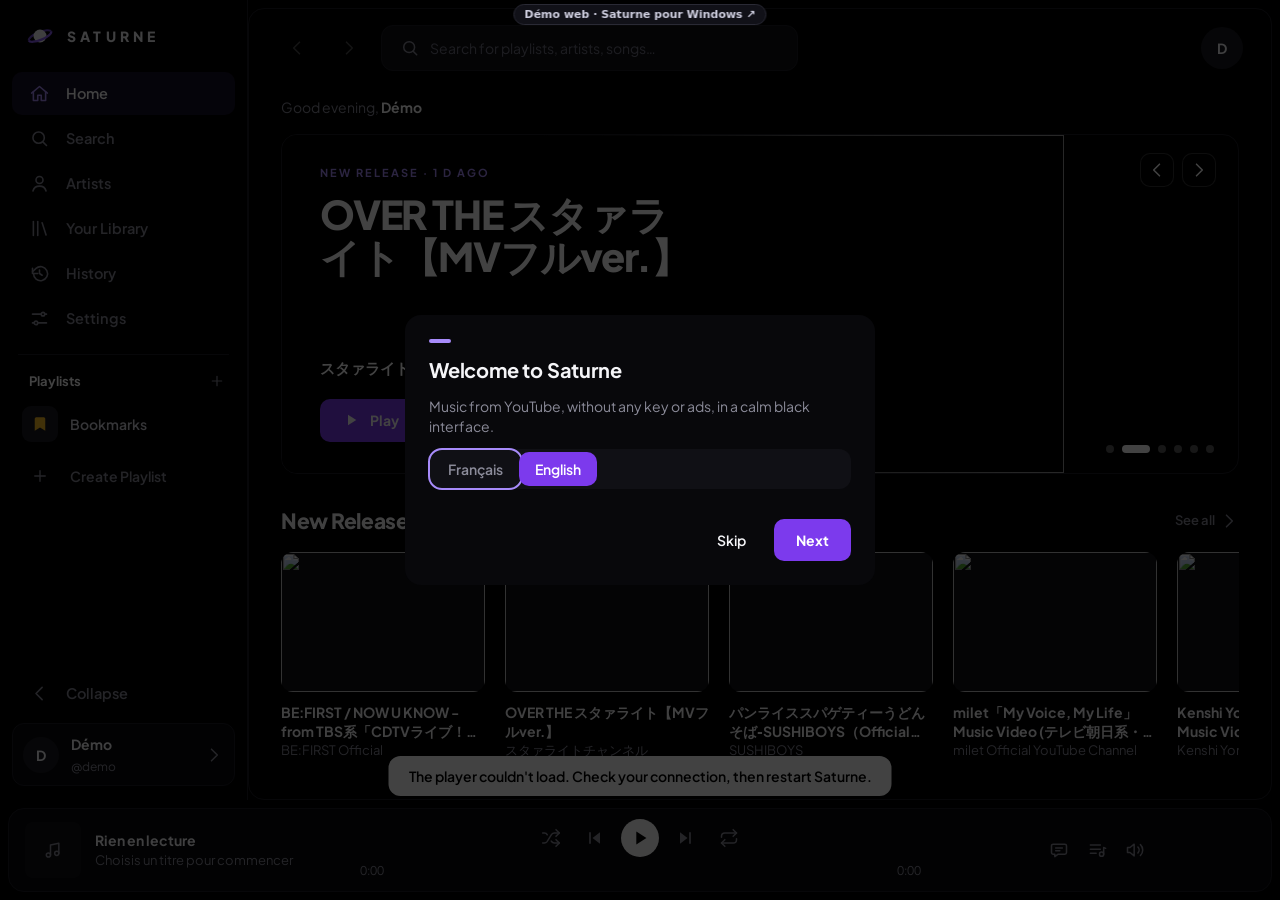
==== commit 61a3a127: "Update web demo to Saturne 0.7.9 interface Co-Authored-By: Claude Sonnet 5.5 <noreply@anthropic.com>" ====
--- a/index.html
+++ b/index.html
@@ -4,6 +4,7 @@
 <meta name="apple-mobile-web-app-capable" content="yes"><meta name="apple-mobile-web-app-status-bar-style" content="black-translucent"><meta name="theme-color" content="#000000">
 <meta charset="utf-8">
 <meta name="viewport" content="width=device-width,initial-scale=1,viewport-fit=cover">
+<meta name="referrer" content="strict-origin-when-cross-origin">
 <title>Saturne (démo)</title>
 <link rel="icon" href="data:image/svg+xml,%3Csvg xmlns='http://www.w3.org/2000/svg' viewBox='0 0 24 24'%3E%3Crect width='24' height='24' rx='6' fill='%230a0a0e'/%3E%3Ccircle cx='12' cy='12' r='4.6' fill='%23f5f5fa'/%3E%3Cellipse cx='12' cy='12' rx='9.4' ry='3.1' transform='rotate(-22 12 12)' fill='none' stroke='%238b5cf6' stroke-width='1.6'/%3E%3C/svg%3E">
 <style>
@@ -722,7 +723,7 @@
 .pn-h{margin:14px 6px 6px;font-size:15px;font-weight:800}
 .pn{display:grid;gap:12px;padding-bottom:12px}
 .pn-ctx{margin:0 4px;font-weight:700;overflow:hidden;text-overflow:ellipsis;white-space:nowrap}
-.pn-art{position:relative;aspect-ratio:16/10;border-radius:14px;overflow:hidden;background:var(--raise)}
+.pn-art{position:relative;aspect-ratio:16/9;border-radius:14px;overflow:hidden;background:var(--raise)}
 .pn-art img{position:absolute;inset:0;width:100%;height:100%;object-fit:cover}
 .pn-vid{position:absolute;left:10px;bottom:10px;display:flex;align-items:center;gap:8px;padding:8px 14px;border-radius:999px;background:rgba(0,0,0,.65);backdrop-filter:blur(8px);color:#fff;font-weight:700;font-size:13px}
 .pn-vid svg{width:14px;height:14px}
@@ -776,7 +777,7 @@
 .qdrawer.tint .pn-card:not(.pn-lyr){background:rgba(0,0,0,.28)}
 /* ---------- 0.7.2 : page Playlist (en-tête en dégradé, barre d'actions, tableau) ---------- */
 .plhero{position:relative;margin:-8px -32px 14px;padding:36px 32px 14px;border-radius:0;background:linear-gradient(180deg,var(--hd,#2a2250) 0,color-mix(in srgb,var(--hd,#2a2250) 45%,var(--bg)) 55%,var(--bg) 100%)}
-.plhero.hasbanner{background:linear-gradient(180deg,rgba(0,0,0,.25),var(--bg) 96%),var(--bnr) center/cover;cursor:grab;user-select:none}
+.plhero.hasbanner{background:linear-gradient(var(--bg),var(--bg)) bottom/100% 3px no-repeat,linear-gradient(90deg,rgba(0,0,0,.5),rgba(0,0,0,0) 70%),linear-gradient(180deg,rgba(0,0,0,.3),var(--bg) 97%),var(--bnr) 50% var(--bposy,50%)/cover;cursor:grab;user-select:none}
 .plhero.hasbanner.grab{cursor:grabbing}
 .plhero.over{outline:2px dashed var(--accent-hi);outline-offset:-8px}
 .plhero .bhint{position:absolute;inset:0;display:none;place-items:center;background:rgba(0,0,0,.65);font-weight:700;letter-spacing:.08em;text-transform:uppercase;font-size:13px;z-index:5}
@@ -841,6 +842,116 @@
 @media (max-width:1100px){.thead,.trow{grid-template-columns:42px minmax(0,4fr) minmax(0,2fr) 64px auto}.thead>:nth-child(4),.trow .tdate{display:none}}
 @media (max-width:900px){.plhero{margin:-4px -16px 12px;padding:24px 16px 12px}.plhead{flex-direction:column;align-items:flex-start;gap:14px}.plcover{width:min(200px,60vw)}.thead,.trow{grid-template-columns:36px minmax(0,1fr) auto auto;gap:10px}.thead>:nth-child(3),.trow .talb{display:none}.trow .acts{opacity:1}}
 html[data-bg="light"] .plhero .eyebrow,html[data-bg="light"] .pltitle,html[data-bg="light"] .plmeta b{color:#fff}
+
+/* Toutes les listes en tableau : colonnes sans date, chaîne cliquable (filtre), puce de filtre. */
+.thead.nodate,.rows.nodate .trow{grid-template-columns:42px minmax(0,4fr) minmax(0,3fr) 64px auto}
+.thead.nodate>:nth-child(4),.rows.nodate .tdate{display:none}
+button.talb{text-align:left;color:var(--mute);font-size:14px;overflow:hidden;text-overflow:ellipsis;white-space:nowrap;display:block;padding:2px 0;max-width:100%}
+button.talb:hover{color:var(--hi);text-decoration:underline}
+.fchip{display:inline-flex;align-items:center;gap:8px;margin:2px 0 10px;padding:6px 8px 6px 14px;border-radius:999px;background:var(--accent-soft);color:var(--accent-hi);font-weight:600;font-size:13px}
+.fchip b{color:var(--hi)}
+.fchip button{width:22px;height:22px;border-radius:50%;display:grid;place-items:center;color:inherit}
+.fchip button:hover{background:rgba(255,255,255,.15)}
+.fchip svg{width:14px;height:14px}
+@media (max-width:1100px){.thead.nodate,.rows.nodate .trow{grid-template-columns:42px minmax(0,4fr) minmax(0,2fr) 64px auto}}
+@media (max-width:900px){.thead.nodate,.rows.nodate .trow{grid-template-columns:36px minmax(0,1fr) auto auto}}
+/* ---------- 0.7.4 : interface téléphone (jamais de texte sur deux lignes, barre d'onglets, lecteur compact) ---------- */
+.tabbar{display:none}
+.pn-ctrl{display:none}
+@media (max-width:900px){
+  /* Une seule ligne partout : les titres se terminent par « … ». */
+  .tt,.card .tt,.row .tt,.trow .tt,.sl-title,.libcard b,.mini-row b,.nq b,.qm b,.pn-meta .tt,.pagehead h1,.np-info h1,.toplist b,.ch,.sub,.pn-ctx,.cl-t,.set h3{white-space:nowrap!important;overflow:hidden;text-overflow:ellipsis;display:block;-webkit-line-clamp:unset;min-height:0}
+  .card .tt{margin-top:8px}
+  .sl-title{font-size:clamp(22px,7vw,30px)}
+  .pagehead h1{font-size:clamp(28px,9vw,40px)}
+  .hero{height:240px}
+  .sl-body{max-width:calc(100% - 44px)}
+  .sl-by{white-space:nowrap;overflow:hidden;text-overflow:ellipsis}
+  .shelf{grid-auto-columns:150px;gap:14px}
+  .grid{grid-template-columns:repeat(2,minmax(0,1fr));gap:14px}
+  .libgrid{grid-template-columns:repeat(2,minmax(0,1fr))}
+
+  /* Barre d'onglets en bas (comme une application iOS). */
+  .app{grid-template-rows:minmax(0,1fr) auto auto;grid-template-areas:"main" "bar" "tabs"}
+  .tabbar{grid-area:tabs;display:flex;justify-content:space-around;align-items:stretch;padding:4px 6px calc(4px + env(safe-area-inset-bottom,0px));background:var(--bg);border-top:1px solid var(--line)}
+  .tabbar button{flex:1;display:flex;flex-direction:column;align-items:center;gap:2px;padding:6px 2px;color:var(--mute);font-size:10.5px;font-weight:600;border-radius:var(--r-btn);min-width:0}
+  .tabbar button svg{width:22px;height:22px}
+  .tabbar button.on{color:var(--hi)}
+  .tabbar button.on svg{color:var(--accent-hi)}
+  .tabbar .lbl{max-width:none;overflow:hidden;text-overflow:ellipsis;white-space:nowrap}
+  .app.mini .tabbar{display:none}
+  #view{padding:4px 16px 24px}
+  .topbar{padding:calc(10px + env(safe-area-inset-top,0px)) 14px 8px}
+
+  /* Lecteur compact : image, titre sur une ligne, lecture / suivant, fine ligne de progression en haut. */
+  .bar{grid-template-columns:minmax(0,1fr) auto;gap:0 8px;margin:6px 6px 0;padding:8px 10px;position:relative;align-items:center}
+  .now img,.now .ph{width:44px;height:44px}
+  .center{display:contents}
+  .center .ctrls{grid-column:2;grid-row:1;width:auto;gap:2px}
+  .center .ctrls #bShuffle,.center .ctrls #bPrev,.center .ctrls #bRepeat{display:none}
+  .center .seekbox{position:absolute;left:12px;right:12px;top:0;height:3px;width:auto;max-width:none;display:block}
+  .center .seekbox span{display:none}
+  .center .seekbox #seek{width:100%;height:3px;margin:0}
+  .center .seekbox #seek::-webkit-slider-runnable-track{height:3px;border-radius:0}
+  .center .seekbox #seek::-webkit-slider-thumb{opacity:0;width:6px;height:6px;margin-top:-1.5px}
+  .volume{display:none}
+  .bar .playbtn{width:36px;height:36px}
+  .toast{bottom:calc(var(--barh) + 76px)}
+
+  /* Panneau En lecture : page plein écran avec ses propres commandes. */
+  .qdrawer{top:0;bottom:0;right:0;left:0;width:100%;z-index:90;border:0;padding:calc(12px + env(safe-area-inset-top,0px)) 12px calc(12px + env(safe-area-inset-bottom,0px));transform:translateY(102%);transition:transform .3s cubic-bezier(.2,.8,.2,1);box-shadow:none;background:var(--panel)}
+  .qdrawer.open{transform:none}
+  .qdrawer.tint{background:linear-gradient(180deg,color-mix(in srgb,var(--pt,transparent) 90%,var(--panel)) 0,color-mix(in srgb,var(--pt,transparent) 28%,var(--panel)) 280px,var(--panel) 520px)}
+  .pn-meta .tt{font-size:22px}
+  .pn-ctrl{display:grid;gap:6px;padding:0 4px}
+  .pn-ctrl input[type=range]{width:100%}
+  .pn-ctrl input[type=range]::-webkit-slider-thumb{opacity:1}
+  .pn-times{display:flex;justify-content:space-between;color:var(--mute);font-size:12px;font-variant-numeric:tabular-nums}
+  .pn-btns{display:flex;align-items:center;justify-content:space-between;padding:0 6px}
+  .pn-btns .ib{width:44px;height:44px}
+  .pn-btns .ib svg{width:24px;height:24px}
+  .pn-btns .bigplay{width:60px;height:60px;background:var(--hi);color:var(--bg)}
+  .pn-btns .bigplay svg{color:var(--bg)}
+}
+/* ---------- 0.7.5 : paroles fluides, clip sans titre ni barres ---------- */
+.pn-lines{position:relative;overflow:hidden}
+.pn-lines.sync{height:156px;-webkit-mask-image:linear-gradient(transparent,#000 24%,#000 76%,transparent);mask-image:linear-gradient(transparent,#000 24%,#000 76%,transparent)}
+.pn-lines.sync p{margin:0;padding:6px 0;font-size:19px;line-height:1.3;color:rgba(255,255,255,.4);transition:color .45s ease,transform .45s ease;transform-origin:left center}
+.pn-lines.sync p.past{color:rgba(255,255,255,.28)}
+.pn-lines.sync p.cur{color:#fff;transform:scale(1.04)}
+/* Clip : la vidéo remplit la zone ; le cadre du lecteur est rogné pour cacher le titre YouTube et les boutons du haut et du bas. */
+.ytbox.clip{overflow:hidden;background:#000}
+.ytbox.clip iframe,.ytbox.clip #yt{position:absolute!important;left:0;top:-64px;width:100%!important;height:calc(100% + 128px)!important}
+/* ---------- 0.7.8 : page Paroles ---------- */
+.lypage{position:relative;z-index:50;display:grid;grid-template-columns:minmax(240px,400px) minmax(0,1fr);gap:56px;align-items:center;min-height:calc(100dvh - var(--barh,84px) - 150px);padding:8px 8px 24px}
+.lypage.novid::before{content:"";position:absolute;inset:-12px -32px -24px;z-index:-1;background:linear-gradient(180deg,var(--lyc,#2a2250) 0,#000 100%)}
+.ly-left{display:grid;gap:16px;justify-items:start;min-width:0;width:100%}
+.ly-art{width:100%;aspect-ratio:1;border-radius:14px;overflow:hidden;box-shadow:0 24px 70px rgba(0,0,0,.6);background:var(--raise)}
+.ly-art img{width:100%;height:100%;object-fit:cover;display:block}
+.ly-meta{min-width:0;width:100%;color:#fff}
+.ly-meta b{display:block;font-size:24px;font-weight:800;letter-spacing:-.02em;white-space:nowrap;overflow:hidden;text-overflow:ellipsis}
+.ly-meta span{display:block;color:rgba(255,255,255,.72);font-size:15px;white-space:nowrap;overflow:hidden;text-overflow:ellipsis}
+.ly-meta .alink:hover{color:#fff}
+.ly-tools{display:flex;gap:8px;flex-wrap:wrap;align-items:center}
+.ly-tools .ib{color:#fff}
+.ly-right{min-width:0}
+.lypage .np-lyrics{margin:0}
+.lypage .np-lyrics .np-h{display:none}
+.lypage .ly-src{color:rgba(255,255,255,.5)}
+.lypage .ly-info{color:rgba(255,255,255,.7);font-size:20px}
+.lypage .ly-lines{max-height:calc(100dvh - var(--barh,84px) - 200px);padding:150px 0}
+.lypage .ly-lines p{font-size:clamp(24px,3.2vw,42px);font-weight:800;line-height:1.18;letter-spacing:-.02em;color:rgba(255,255,255,.38);padding:10px 0;transition:color .4s ease,transform .4s ease;transform-origin:left center}
+.lypage .ly-lines p:hover{color:rgba(255,255,255,.7)}
+.lypage .ly-lines p.on{color:#fff;transform:scale(1.03)}
+.lypage .ly-plain{font-size:24px;font-weight:700;line-height:1.5;color:rgba(255,255,255,.88);max-height:calc(100dvh - var(--barh,84px) - 200px);overflow-y:auto}
+/* Vidéo en fond : étirée sur la page, floue et assombrie, sous le contenu. */
+.ytbox.bgvid{opacity:1;pointer-events:none;z-index:40;overflow:hidden;border-radius:16px;background:#000}
+.ytbox.bgvid::after{content:"";position:absolute;inset:0;background:rgba(0,0,0,.36);pointer-events:none}
+.ytbox.bgvid iframe,.ytbox.bgvid #yt{position:absolute!important;left:var(--bgl)!important;top:var(--bgt)!important;width:var(--bgw)!important;height:var(--bgh)!important;filter:blur(34px) saturate(1.3);transform:scale(1.18)}
+html.bgvid-active.has-bgimg main{isolation:auto}
+html.bgvid-active.has-bgimg main::before,html.bgvid-active.has-bgimg main::after{display:none}
+#app.lyricspage .topbar{position:relative;z-index:50}
+@media (max-width:900px){.lypage{grid-template-columns:minmax(0,1fr);gap:20px;align-items:start}.ly-art{max-width:300px}.lypage .ly-lines{max-height:none;padding:20px 0}}
 </style>
 </head>
 <body>
@@ -902,6 +1013,14 @@
     <section id="view" tabindex="-1"></section>
   </main>
 
+  <nav class="tabbar" id="tabbar" aria-label="Navigation">
+    <button data-nav="home" data-ic="home"><span class="lbl">Home</span></button>
+    <button data-nav="search" data-ic="search"><span class="lbl">Search</span></button>
+    <button data-nav="artists" data-ic="person"><span class="lbl">Artists</span></button>
+    <button data-nav="library" data-ic="lib"><span class="lbl">Library</span></button>
+    <button data-nav="history" data-ic="history"><span class="lbl">History</span></button>
+  </nav>
+
   <aside class="qdrawer" id="qdrawer" data-dropq="1" aria-label="File d'attente">
     <div class="nuhead"><div class="ptabs" role="tablist"><button role="tab" data-ptab="now">Now playing</button><button role="tab" data-ptab="queue">Queue</button><button role="tab" data-ptab="recent">Recent</button></div><div class="r"><button class="clear" id="qSave" hidden>Save</button><button class="clear" id="qClear" hidden>Clear</button><button class="ib" id="qClose" data-ic="close" aria-label="Fermer"></button></div></div>
     <div class="scroll" id="qList" style="padding:0"></div>
@@ -923,7 +1042,7 @@
     </div>
     <div class="seekbox"><span id="tCur">0:00</span><input type="range" id="seek" min="0" max="100" value="0" step="1" aria-label="Position dans le titre"><span id="tDur">0:00</span></div>
     </div>
-    <div class="volume"><button class="ib" id="bLyrics" data-ic="mic" aria-label="Now playing" title="Now playing"></button><button class="ib" id="bQueue" data-ic="queue" aria-label="File d'attente" title="File d'attente"></button><button class="ib" id="bSleep" data-ic="moon" aria-label="Sleep timer" title="Sleep timer"></button><button class="ib" id="bMini" data-ic="mini" aria-label="Mini player" title="Mini player" aria-pressed="false" hidden></button><button class="ib" id="volBtn" aria-label="Couper le son"></button><input type="range" id="vol" min="0" max="100" value="80" aria-label="Volume"><button class="ib" id="bFull" data-ic="expand" aria-label="Full screen" title="Full screen"></button></div>
+    <div class="volume"><button class="ib" id="bLyrics" data-ic="lyrics" aria-label="Lyrics" title="Lyrics"></button><button class="ib" id="bQueue" data-ic="queue" aria-label="File d'attente" title="File d'attente"></button><button class="ib" id="bSleep" data-ic="moon" aria-label="Sleep timer" title="Sleep timer" hidden></button><button class="ib" id="bMini" data-ic="mini" aria-label="Mini player" title="Mini player" aria-pressed="false" hidden></button><button class="ib" id="volBtn" aria-label="Couper le son"></button><input type="range" id="vol" min="0" max="100" value="80" aria-label="Volume"><button class="ib" id="bFull" data-ic="expand" aria-label="Full screen" title="Full screen" hidden></button></div>
   </footer>
 </div>
 
@@ -1001,6 +1120,7 @@
   genres:'<rect x="4" y="4" width="7" height="7" rx="1.5"/><rect x="13" y="4" width="7" height="7" rx="1.5"/><rect x="4" y="13" width="7" height="7" rx="1.5"/><rect x="13" y="13" width="7" height="7" rx="1.5"/>',
   sidebar:'<rect x="3" y="4" width="18" height="16" rx="2"/><path d="M9 4v16"/>',
   history:'<path d="M4 6v6h6"/><path d="M5.2 12A8 8 0 1 0 8 6.1L4 10"/><path d="M12 8v4l3 2"/>',
+  lyrics:'<path d="M5 5h14a2 2 0 0 1 2 2v8a2 2 0 0 1-2 2h-8l-4 3v-3H5a2 2 0 0 1-2-2V7a2 2 0 0 1 2-2z"/><path d="M8 9.5h8M8 13h5"/>',
   mic:'<path d="M4 20c3-1 5-3 6-5"/><path d="m14 4 6 6-8 8-6-6z"/><path d="m12 8 4 4"/>',
   expand:'<path d="M4 9V4h5M20 9V4h-5M4 15v5h5M20 15v5h-5"/>',
   moon:'<path d="M20 14.5A8 8 0 1 1 9.5 4a6.5 6.5 0 0 0 10.5 10.5z"/>',
@@ -1154,7 +1274,7 @@
 let player = null, ready = false, ytLoading = false, pendingLoad = false, playing = false, errStreak = 0, seeking = false, lastLogged = '';
 function loadYT(){
   if (ytLoading) return; ytLoading = true;
-  window.onYouTubeIframeAPIReady = () => { player = new YT.Player('yt', {width:'200', height:'200', playerVars:{playsinline:1, rel:0, controls:0, disablekb:1}, events:{onReady, onStateChange, onError}}); };
+  window.onYouTubeIframeAPIReady = () => { player = new YT.Player('yt', {width:'200', height:'200', playerVars:{playsinline:1, rel:0, controls:0, disablekb:1, origin:location.origin, widget_referrer:location.origin}, events:{onReady, onStateChange, onError}}); };
   const s = document.createElement('script'); s.src = 'https://www.youtube.com/iframe_api';
   s.onerror = () => toast('Le lecteur n\'a pas pu se charger. Vérifie ta connexion puis relance Saturne.');
   setTimeout(() => { if (!ready) toast('Le lecteur met du temps à démarrer… vérifie ta connexion internet.'); }, 12000);
@@ -1201,7 +1321,7 @@
   if (auto && S.repeat === 'one' && ready) { player.seekTo(0, true); player.playVideo(); return; }
   if (S.pos + 1 < S.order.length) S.pos++;
   else if (S.repeat === 'all') { if (S.shuffle) { S.cur = -1; rebuildOrder(); } S.pos = 0; }
-  else { if (!auto) toast('Fin de la file d\'attente'); return; }
+  else { if (auto && S.settings.endless !== false && S.queue.length) { endlessNext(); return; } if (!auto) toast('Fin de la file d\'attente'); return; }
   S.cur = S.order[S.pos]; loadCurrent();
 }
 function prev(){
@@ -1361,7 +1481,7 @@
 function setQueueOpen(open, tab){ S.qopen = open; if (tab) S.ptab = tab; $('#qdrawer').classList.toggle('open', open); $('#bQueue').classList.toggle('act', open && S.ptab === 'queue'); $('#bLyrics').classList.toggle('act', open && S.ptab === 'now'); if (open) renderPanel(); }
 
 /* ---------- Rendu ---------- */
-function tracksOf(src){
+function tracksOfRaw(src){
   if (src === 'main') return S.home.main.tracks;
   if (src === 'fresh') return S.home.fresh.tracks;
   if (src === 'recent') return S.history;
@@ -1376,6 +1496,13 @@
   if (src === 'pl') return plView();
   return [];
 }
+/* Listes en tableau : un filtre commun (clic sur une chaîne, ou champ de la playlist) ; tracksOf et rows voient la même liste filtrée, donc les index restent justes. */
+const TABLE_SRC = new Set(['search', 'list', 'artist', 'mix', 'plays', 'pub']);
+function filterList(l, src){
+  const q = (S.plv.q || '').trim().toLowerCase(); if (!q || !TABLE_SRC.has(src)) return l;
+  return l.filter(t => ((t.title || '') + ' ' + (t.channel || '')).toLowerCase().includes(q));
+}
+function tracksOf(src){ return filterList(tracksOfRaw(src), src); }
 const defaultSrc = () => ({home:'main', list:'list', search:'search', playlist:'pl', artist:'artist', pubpl:'pub'}[S.view.type]);
 const countText = l => plural(l.length, 'song');
 const playActions = () => `<button class="btn" data-act="playall">${ic('play')}Play</button><button class="ghost" data-act="shuffleall">${ic('shuffle')}Shuffle</button>`;
@@ -1400,7 +1527,7 @@
 }
 const grid = (l, src) => `<ul class="grid" data-src="${src}">${l.slice(0, capOf(src)).map(card).join('')}</ul>${moreItems(l, src)}`;
 const shelf = (l, src) => `<div class="shelfwrap"><ul class="shelf" data-src="${src}">${l.map(card).join('')}</ul><button class="sarrow l" data-sh="-1" aria-label="Scroll left" hidden>${ic('left')}</button><button class="sarrow r" data-sh="1" aria-label="Scroll right">${ic('right')}</button></div>`;
-const rows = (l, src) => `<ul class="rows" data-src="${src}">${l.slice(0, capOf(src)).map((t, i) => (src === 'pl' || src === 'pub') ? trow(t, i, l.length) : row(t, i, l.length)).join('')}</ul>${moreItems(l, src)}`;
+const rows = (l, src) => { const v = filterList(l, src), hd = src === 'plays' || v.some(t => t.added); return `${filterChip(src)}${theadHtml(src, hd)}<ul class="rows ${hd ? '' : 'nodate'}" data-src="${src}">${v.slice(0, capOf(src)).map((t, i) => trow(t, i, v.length)).join('')}</ul>${moreItems(v, src)}`; };
 const skeleton = (n = 8, cls = 'grid', extra = '') => `<ul class="${cls}">${`<li><div class="sk ${extra}"></div></li>`.repeat(n)}</ul>`;
 const retry = (msg, act) => `<div class="errbox"><span class="err">${esc(msg)}</span><button class="ghost" data-act="${act}">${ic('refresh')}Réessayer</button></div>`;
 const avatarHtml = u => u.avatar ? `<img src="${esc(u.avatar)}" alt="">` : esc(initial(u.display || u.username));
@@ -1515,7 +1642,7 @@
     h = `<div class="pagehead"><p class="eyebrow">${esc(L.eyebrow)}</p><h1>${esc(L.title)}</h1>`;
     if (L.loading) h += `<p class="sub" style="margin:0">Recherche en cours…</p></div>${skeleton(10)}`;
     else if (L.error) h += `</div>${retry(L.error, 'retrylist')}`;
-    else h += `<p class="sub">${countText(l)}</p>${l.length ? `<div class="head-actions">${playActions()}</div>` : ''}</div>` + (l.length ? grid(l, 'list') + moreBtn(L, 'list') : '<p class="empty">Aucun titre trouvé.</p>');
+    else h += `<p class="sub">${countText(l)}</p>${l.length ? `<div class="head-actions">${playActions()}</div>` : ''}</div>` + (l.length ? rows(l, 'list') + moreBtn(L, 'list') : '<p class="empty">Aucun titre trouvé.</p>');
   } else if (v.type === 'artists') {
     const A = S.artists, got = A.items.filter(Boolean);
     h = `<div class="pagehead"><p class="eyebrow">Artists</p><h1>Artists</h1><p class="sub">${A.mode === 'search' ? `Résultats pour « ${esc(A.query)} ».` : 'Une sélection d\'artistes à découvrir. Cherche un nom pour en trouver d\'autres.'}</p></div>
@@ -1546,19 +1673,19 @@
   } else if (v.type === 'mix') {
     h = mixHtml();
   } else if (v.type === 'now') {
-    h = nowHtml();
+    h = lyricsPageHtml();
   } else if (v.type === 'settings') {
     h = settingsHtml();
   }
   el.innerHTML = h;
-  if (v.type === 'playlist') { const p = curPl(), b = $('#banner'); if (p && p.banner && b) { b.style.setProperty('--bnr', `url("${p.banner.replace(/"/g, '%22')}")`); b.style.backgroundPosition = `50% ${p.bannerY ?? 50}%`; } }
+  if (v.type === 'playlist') { const p = curPl(), b = $('#banner'); if (p && p.banner && b) { b.style.setProperty('--bnr', `url("${p.banner.replace(/"/g, '%22')}")`); b.style.setProperty('--bposy', `${p.bannerY ?? 50}%`); } }
   if (v.type === 'pubpl' && S.pub.data && S.pub.data.banner) { const b = $('#banner'); if (b) { b.classList.add('hasbanner'); b.style.setProperty('--bnr', `url("${S.pub.data.banner.replace(/"/g, '%22')}")`); } }
   if (v.type === 'profile' && S.profile.banner) { const b = $('#pbanner'); if (b) b.style.backgroundImage = `url("${S.profile.banner.replace(/"/g, '%22')}")`; }
   if (v.type === 'artist' && S.artist.info && S.artist.info.banner) { const b = $('#abanner'); if (b) b.style.backgroundImage = `url("${S.artist.info.banner.replace(/"/g, '%22')}")`; }
   if (keepScroll && (v.type === 'home' || v.type === 'library')) el.scrollTop = keepScroll;
   const busy = v.type === 'list' ? S.list.loading : v.type === 'search' ? S.search.loading : v.type === 'artist' ? S.artist.loading : v.type === 'artists' ? S.artists.loading && !S.artists.items.filter(Boolean).length : v.type === 'pubpl' ? S.pub.loading : false;
   const sig = [v.type, v.id || v.q || v.owner || '', busy ? 'L' : 'D', v.type === 'library' ? S.lib.chip : '', v.type === 'settings' ? S.setTab : ''].join('|');
-  settleImages(); document.querySelectorAll('.shelf').forEach(updShelf); afterRender(); afterRender2();
+  settleImages(); document.querySelectorAll('.shelf').forEach(updShelf); afterRender(); afterRender2(); paintLyrics();
   if (sig !== lastViewSig) { lastViewSig = sig; el.classList.remove('enter'); void el.offsetWidth; el.classList.add('enter'); clearTimeout(enterTimer); enterTimer = setTimeout(() => el.classList.remove('enter'), 800); }
 }
 function renderTop(){
@@ -1572,7 +1699,7 @@
   const cb = $('#collapse');
   cb.setAttribute('aria-label', S.collapsed ? 'Agrandir la barre latérale' : 'Réduire la barre latérale'); cb.title = cb.getAttribute('aria-label');
   const navOn = v.type === 'artist' ? 'artists' : (v.type === 'list' || v.type === 'search') ? 'search' : (v.type === 'playlist' || v.type === 'pubpl') ? 'library' : v.type;
-  document.querySelectorAll('#nav button').forEach(b => { b.classList.toggle('on', b.dataset.nav === navOn); b.setAttribute('aria-current', b.dataset.nav === navOn ? 'page' : 'false'); if (!b.querySelector('svg')) b.insertAdjacentHTML('afterbegin', ic(b.dataset.ic)); });
+  document.querySelectorAll('#nav button,#tabbar button').forEach(b => { b.classList.toggle('on', b.dataset.nav === navOn); b.setAttribute('aria-current', b.dataset.nav === navOn ? 'page' : 'false'); if (!b.querySelector('svg')) b.insertAdjacentHTML('afterbegin', ic(b.dataset.ic)); });
   $('#plList').innerHTML = S.playlists.map(p => `<button class="pli ${v.type==='playlist'&&v.id===p.id?'on':''}" ${v.type==='playlist'&&v.id===p.id?'aria-current="page"':''} data-pl="${p.id}" title="${esc(p.name)}">${pthumb(p)}<b>${esc(p.name)}</b>${p.system ? '' : isPublic(p) ? ic('globe', 'lk') : ic('lock', 'lk')}</button>`).join('') +
     `<button class="pli create" data-act="newpl" title="Create Playlist"><span class="pthumb">${ic('plus')}</span><b>Create Playlist</b></button>`;
   $('#accAvatar').innerHTML = avatarHtml(u); $('#accName').textContent = u.display; $('#accUser').textContent = '@' + u.username;
@@ -1728,7 +1855,7 @@
 $('#view').addEventListener('pointermove', e => {
   if (!bd) return;
   bd.p.bannerY = Math.max(0, Math.min(100, bd.start - (e.clientY - bd.y) / bd.h * 160));
-  bd.el.style.backgroundPosition = `50% ${bd.p.bannerY}%`;
+  bd.el.style.setProperty('--bposy', `${bd.p.bannerY}%`);
 });
 const endBd = () => { if (bd) { bd.el.classList.remove('grab'); save(); bd = null; } };
 $('#view').addEventListener('pointerup', endBd); $('#view').addEventListener('pointercancel', endBd);
@@ -1919,7 +2046,7 @@
   orange:['#c2410c','#fb923c','rgba(249,115,22,.15)','rgba(249,115,22,.2)']
 };
 const ACCENT_NAMES = {violet:'Violet', blue:'Bleu', green:'Vert', pink:'Rose', orange:'Orange'};
-const DEFAULT_SETTINGS = {seen:'', density:'comfortable', startMin:false, bgOverlay:80, bgTint:'bg', bgBlur:0, hideLogo:false, sideThumbs:true, bg:'oled', accentCustom:'', bgImage:'', homeGenre:'jpop', homeShelves:['Anime', 'City Pop'], lang:'', mediaKeys:true, tray:false, discord:false, discordId:'', onboarded:false, showPlayer:false, autoplay:true, remember:true, toasts:true, accent:'violet', radius:'soft', heroAuto:true, reduceMotion:false, autoUpdate:true};
+const DEFAULT_SETTINGS = {seen:'', density:'comfortable', lyricsVideo:true, startMin:false, bgOverlay:80, bgTint:'bg', bgBlur:0, hideLogo:false, sideThumbs:true, bg:'oled', accentCustom:'', bgImage:'', homeGenre:'jpop', homeShelves:['Anime', 'City Pop'], lang:'', mediaKeys:true, tray:false, discord:false, discordId:'', onboarded:false, showPlayer:false, autoplay:true, endless:true, remember:true, toasts:true, accent:'violet', radius:'soft', heroAuto:true, reduceMotion:false, autoUpdate:true};
 function applyTheme(){
   const a = ACCENTS[S.settings.accent] || ACCENTS.violet, st = document.documentElement.style;
   st.setProperty('--accent', a[0]); st.setProperty('--accent-hi', a[1]); st.setProperty('--accent-soft', a[2]); st.setProperty('--accent-glow', a[3]);
@@ -1968,9 +2095,10 @@
       ${setRow('Notifications', 'Affiche de petits messages quand tu ajoutes un titre, changes un réglage, etc. Les erreurs restent toujours visibles.', swc('toasts', T.toasts, 'Notifications'))}${desktopRows()}</div>`;
   else if (tab === 'playback') b = `<h2>Playback</h2><p class="lead">Comment la musique se lance et s'enchaîne.</p><div class="setgroup">
       ${setRow('Lecture automatique', 'Passe au titre suivant quand un titre se termine. Désactivé, la lecture s\'arrête à la fin du titre.', swc('autoplay', T.autoplay, 'Lecture automatique'))}
+      ${setRow(L('Endless play', 'Lecture sans fin'), L('When the queue ends, keep going with similar songs (YouTube radio). If YouTube is limiting requests, the queue starts over instead of stopping.', 'Quand la file se termine, enchaîne avec des titres similaires (radio YouTube). Si YouTube limite les requêtes, la file recommence au lieu de s\'arrêter.'), swc('endless', T.endless !== false, L('Endless play', 'Lecture sans fin')))}
       ${setRow('Reprendre la file d\'attente', 'Garde la file et le dernier titre au prochain lancement.', swc('remember', T.remember, 'Reprendre la file'))}
       ${setRow('Afficher le lecteur vidéo', 'Montre le lecteur YouTube dans un coin. Utile pour voir pourquoi un titre ne se lance pas (message de YouTube, âge, consentement…).', swc('showPlayer', T.showPlayer, 'Afficher le lecteur vidéo'))}
-      ${playerLogHtml()}
+      ${sleepRow()}${playerLogHtml()}
       <h4>Raccourcis clavier</h4>
       <div class="set"><p class="kv" style="width:100%">${shortcutsKv()}</p></div></div>`;
   else if (tab === 'appearance') b = `<h2>Appearance</h2><p class="lead">Couleur, arrondis et animations.</p><div class="setgroup">
@@ -2234,6 +2362,28 @@
 /* ---------- Changelog (liste repliable) ---------- */
 const TAGS = {new:'Nouveau', improved:'Amélioré', fixed:'Corrigé'};
 const CHANGELOG = [
+  {v:'0.7.9', date:'Nov 2026', title:'La musique ne s’arrête plus', changes:[
+    ['new', 'Lecture sans fin : quand la file se termine, Saturne enchaîne avec des titres similaires. Si YouTube ne répond pas, la file recommence au lieu de s’arrêter (Réglages › Lecture).'],
+    ['improved', 'Quand YouTube limite les requêtes, Saturne ressert la dernière réponse connue (recherches, artistes, playlists) au lieu d’afficher une erreur.'],
+    ['improved', 'Après un blocage, la pause avant de réessayer est plus courte (45 s) et ne s’allonge que si YouTube bloque à nouveau.'],
+    ['fixed', 'Lecteur : Saturne se présente correctement à YouTube (origine et référent), ce qui évite le refus « erreur 153 » chez certains utilisateurs.']]},
+  {v:'0.7.8', date:'Nov 2026', title:'Page Paroles', changes:[
+    ['new', 'Page Paroles façon Spotify : la pochette à gauche, les paroles à droite, avec la vidéo floutée en arrière-plan (désactivable).'],
+    ['improved', 'Barre de lecture : le bouton Paroles remplace « En lecture », la minuterie de sommeil et le plein écran en sortent. La minuterie est dans Réglages › Lecture et dans la palette Ctrl + K.']]},
+  {v:'0.7.7', date:'Nov 2026', title:'Icône de la barre des tâches et GIF de fond', changes:[
+    ['fixed', 'L’icône de Saturne avait disparu de la barre des tâches (0.6.2 à 0.7.6).'],
+    ['fixed', 'Les GIF animés fonctionnent maintenant aussi en image de fond.']]},
+  {v:'0.7.6', date:'Nov 2026', title:'Toutes les listes en tableau', changes:[
+    ['improved', 'Recherche, genres, artistes, historique et mixes utilisent le même tableau que les playlists.'],
+    ['new', 'Cliquer sur le nom d’une chaîne dans le tableau filtre la liste (cliquer encore, ou sur la croix, retire le filtre).'],
+    ['fixed', 'Bannière de playlist : filet clair et traînée de couleur en bas de l’en-tête corrigés, titre plus lisible sur une image claire.']]},
+  {v:'0.7.5', date:'Nov 2026', title:'Paroles fluides et clip plein cadre', changes:[
+    ['improved', 'L’aperçu des paroles défile en douceur, ligne par ligne.'],
+    ['improved', 'Clip vidéo : il remplit toute la zone, sans titre YouTube ni boutons par-dessus, et se survole normalement.'],
+    ['improved', 'Cliquer sur la pochette dans la barre de lecture ouvre le panneau En lecture.']]},
+  {v:'0.7.4', date:'Nov 2026', title:'Interface téléphone', changes:[
+    ['new', 'Sur téléphone : barre d’onglets en bas, lecteur compact, et page En lecture plein écran avec ses commandes.'],
+    ['improved', 'Plus aucun texte sur deux lignes : les titres se terminent par « … ».']]},
   {v:'0.7.3', date:'Nov 2026', title:'Panneau En lecture : retour au titre et dégradé', changes:[
     ['new', 'Bouton « Passer au titre » pour quitter le clip vidéo dans le panneau En lecture.'],
     ['improved', 'Le panneau En lecture prend un dégradé de la couleur de la pochette.']]},
@@ -2317,6 +2467,12 @@
 ];
 const clOpen = new Set([CHANGELOG[0].v]);
 const CL_EN = {
+  '0.7.9': {title:'Music no longer stops', changes:['Endless play: when the queue ends, Saturne carries on with similar songs. If YouTube does not answer, the queue starts over instead of stopping (Settings › Playback).', 'When YouTube limits requests, Saturne serves the last known answer (searches, artists, playlists) instead of an error.', 'After a block, the wait before retrying is shorter (45 s) and only grows if YouTube blocks again.', 'Player: Saturne now introduces itself properly to YouTube (origin and referrer), which avoids the “error 153” refusal for some users.']},
+  '0.7.8': {title:'Lyrics page', changes:['Spotify-style Lyrics page: the cover on the left, the lyrics on the right, with the blurred video in the background (can be turned off).', 'Player bar: the Lyrics button replaces “Now playing”, and the sleep timer and full screen buttons are gone. The timer is in Settings › Playback and in the Ctrl + K palette.']},
+  '0.7.7': {title:'Taskbar icon and animated background GIFs', changes:['Saturne’s icon had disappeared from the taskbar (0.6.2 to 0.7.6).', 'Animated GIFs now also work as the background image.']},
+  '0.7.6': {title:'Every list as a table', changes:['Search, genres, artists, history and mixes use the same table as playlists.', 'Clicking a channel name in the table filters the list (click again, or the cross, to clear the filter).', 'Playlist banner: light line and color streak at the bottom of the header fixed, title easier to read over a bright image.']},
+  '0.7.5': {title:'Smooth lyrics and full-frame video', changes:['The lyrics preview scrolls smoothly, line by line.', 'Music video: it fills the whole area, without the YouTube title or buttons on top, and can be hovered normally.', 'Clicking the cover in the player bar opens the Now playing panel.']},
+  '0.7.4': {title:'Phone interface', changes:['On phones: a tab bar at the bottom, a compact player, and a full-screen Now playing page with its controls.', 'No more two-line texts: titles end with “…”.']},
   '0.7.3': {title:'Now playing panel: back to the song, and a gradient', changes:['“Switch to song” button to leave the music video in the Now playing panel.','The Now playing panel takes a gradient from the cover’s color.']},
   '0.7.2': {title:'New layout: bar, panel and playlists', changes:[
     'Floating player bar: title on the left, controls and progress in the center, tools on the right (lyrics, queue, sleep timer, volume, full screen).',
@@ -2424,7 +2580,7 @@
 const altMap = (() => { try { return JSON.parse(localStorage.getItem('saturne.alt2') || '{}'); } catch { return {}; } })();
 const saveAlt = () => { try { localStorage.setItem('saturne.alt2', JSON.stringify(Object.fromEntries(Object.entries(altMap).slice(-300)))); } catch {} };
 const playId = t => altMap[t.id] || t.id;
-const ERR_TEXT = {2:'identifiant invalide', 5:'erreur du lecteur', 100:'vidéo introuvable ou privée', 101:'lecture interdite hors de YouTube', 150:'lecture interdite hors de YouTube'};
+const ERR_TEXT = {2:'identifiant invalide', 5:'erreur du lecteur', 100:'vidéo introuvable ou privée', 101:'lecture interdite hors de YouTube', 150:'lecture interdite hors de YouTube', 153:'lecteur refusé par YouTube (en-tête manquant)'};
 const playerLog = [];
 const logPlayer = (t, msg) => { playerLog.unshift({at:Date.now(), title:t ? t.title : '?', msg}); playerLog.length = Math.min(playerLog.length, 8); if (S.view.type === 'settings' && S.setTab === 'playback') renderView(); };
 const triedAlt = new Map();
@@ -3203,14 +3359,14 @@
     <div class="twocol"><div class="box"><h3>${L('Top artists', 'Artistes les plus écoutés')}</h3>${top(tally(p => p[2]), k => k)}</div><div class="box"><h3>${L('Top songs', 'Titres les plus écoutés')}</h3>${top(tally(p => p[0]), k => (byId.get(k) || [])[1] || k)}</div></div>`;
 }
 function historyHtml(){
-  const tab = S.hv, list = playsTracks();
+  const tab = S.hv; let list = playsTracks();
   let h = `<div class="pagehead"><p class="eyebrow">${L('Activity', 'Activité')}</p><h1>${tab === 'stats' ? L('Listening stats', "Statistiques d'écoute") : L('Listening history', "Historique d'écoute")}</h1></div>
     <div class="toolbar"><div class="chips"><button class="chip ${tab === 'history' ? 'on' : ''}" data-hvtab="history">${L('History', 'Historique')}</button><button class="chip ${tab === 'stats' ? 'on' : ''}" data-hvtab="stats">${L('Stats', 'Statistiques')}</button></div>${list.length ? `<button class="ghost" data-act="clearhist">${ic('trash')}${L('Clear history', "Effacer l'historique")}</button>` : ''}</div>`;
   if (!list.length) return h + `<p class="empty">${L('Nothing played yet. Your listening history and stats will show up here.', "Rien d'écouté pour le moment. Ton historique et tes statistiques apparaîtront ici.")}</p>`;
   if (tab === 'stats') return h + statsHtml();
-  const cap = capOf('plays'); let last = '', out = '';
-  list.slice(0, cap).forEach((t, i) => { const d = dayLabel(t.at); if (d !== last) { last = d; out += `<li class="dayhead">${esc(d)}</li>`; } out += row(t, i, list.length); });
-  return h + `<ul class="rows" data-src="plays">${out}</ul>${moreItems(list, 'plays')}`;
+  const cap = capOf('plays'); let last = '', out = ''; list = filterList(list, 'plays');
+  list.slice(0, cap).forEach((t, i) => { const d = dayLabel(t.at); if (d !== last) { last = d; out += `<li class="dayhead">${esc(d)}</li>`; } out += trow(t, i, list.length); });
+  return h + `${filterChip('plays')}${theadHtml('plays', true)}<ul class="rows" data-src="plays">${out}</ul>${moreItems(list, 'plays')}`;
 }
 
 /* ---------- Liste : « Afficher plus » et allègement des longues listes ---------- */
@@ -3295,6 +3451,25 @@
   catch (e) { toast(errText(e)); }
 }
 
+/* Lecture sans fin : quand la file se termine, on enchaîne avec la radio du dernier titre ; si YouTube ne répond pas, on recommence la file plutôt que de s'arrêter. */
+let endlessBusy = false;
+async function endlessNext(){
+  if (endlessBusy) return; endlessBusy = true;
+  const q0 = S.queue, last = q0[q0.length - 1];
+  let again = false, items = null;
+  try { items = (await api('radio', {id:last.id})).items; } catch {}
+  endlessBusy = false;
+  // Pendant l'attente, l'utilisateur a pu lancer autre chose : on ne touche pas à sa nouvelle file.
+  if (S.queue !== q0 || S.pos + 1 < S.order.length) return;
+  const seen = new Set(q0.map(q => q.id)), add = (items || []).filter(x => !seen.has(x.id)).slice(0, 25).map(slim);
+  if (add.length) { const start = q0.length; q0.push(...add); S.order.push(...add.map((_, i) => start + i)); S.pos++; S.cur = S.order[S.pos]; }
+  else if (q0.length > 1) { again = true; S.pos = 0; S.cur = S.order[0]; }
+  if (S.cur >= 0 && S.queue[S.cur] && (again || S.pos > 0)) {
+    loadCurrent();
+    toast(again ? L('Queue ended: starting over', 'File terminée : on recommence') : L('Queue ended: playing similar songs', 'File terminée : titres similaires à la suite'));
+  } else { playing = false; renderBar(); }
+}
+
 /* ---------- Importer une playlist YouTube ---------- */
 const ytListId = s => { const m = /[?&]list=([\w-]{2,64})/.exec(String(s)); return m && /youtu/.test(s) ? m[1] : null; };
 function ytImportModal(url){
@@ -3492,6 +3667,7 @@
 
 /* ---------- Clip vidéo (le lecteur YouTube, d'habitude caché, se place sur la pochette de Now playing) ---------- */
 function placeClip(){
+  if (typeof placeBgVideo === 'function' && placeBgVideo()) return;
   const yb = document.querySelector('.ytbox'), art = document.querySelector('.np-art') || (S.qopen && S.ptab === 'now' ? document.querySelector('.pn-art') : null);
   if (!S.clip || !art) { yb.classList.remove('clip'); yb.style.cssText = ''; return; }
   const r = art.getBoundingClientRect(), h = Math.min(r.height, r.width * 9 / 16);
@@ -3648,7 +3824,7 @@
   const act = (label, icon, run) => ({label, icon, kind:'Action', run});
   return [
     nav(L('Home', 'Accueil'), {type:'home'}, 'home'), nav(L('Search', 'Recherche'), {type:'search', q:''}, 'search'), nav(L('Artists', 'Artistes'), {type:'artists'}, 'person'),
-    nav(L('Your Library', 'Ma bibliothèque'), {type:'library'}, 'lib'), nav(L('History', 'Historique'), {type:'history'}, 'history'), nav(L('Now playing', 'En lecture'), {type:'now'}, 'note'),
+    nav(L('Your Library', 'Ma bibliothèque'), {type:'library'}, 'lib'), nav(L('History', 'Historique'), {type:'history'}, 'history'), nav(L('Lyrics', 'Paroles'), {type:'now'}, 'lyrics'),
     ...S.playlists.map(p => ({label:p.name, icon:p.id === 'favs' ? 'bookmarkf' : 'queue', kind:'Playlist', raw:true, run:() => go({type:'playlist', id:p.id})})),
     ...S.follows.map(a => ({label:a.name, icon:'person', kind:L('Artist', 'Artiste'), raw:true, run:() => go({type:'artist', id:a.id})})),
     ...GENRES.map(g => ({label:g.n, icon:'genres', kind:L('Genre', 'Genre'), raw:true, run:() => go({type:'list', q:g.q, title:g.n, cc:g.cc, eyebrow:'Genre'})})),
@@ -3804,7 +3980,7 @@
 $('#bgPick').addEventListener('change', async e => {
   const f = e.target.files[0]; e.target.value = ''; if (!f) return;
   const url = URL.createObjectURL(f);
-  try { S.settings.bgImage = await toDataURL(url, 1280, 800, false); applyTheme(); save(); renderView(); toast(L('Background image updated', 'Image de fond mise à jour')); }
+  try { if (isGif(f) && f.size <= GIF_MAX) S.settings.bgImage = await fileDataUrl(f); else { S.settings.bgImage = await toDataURL(url, 1280, 800, false); if (isGif(f)) toast(L('This GIF is over 4 MB: it is shown without animation.', 'Ce GIF dépasse 4 Mo : il est affiché sans animation.')); } applyTheme(); save(); renderView(); toast(L('Background image updated', 'Image de fond mise à jour')); }
   catch { toast(L('Could not read this image', 'Impossible de lire cette image')); }
   finally { URL.revokeObjectURL(url); }
 });
@@ -3912,7 +4088,7 @@
 /* À la fin de chaque rendu : état « recherche vide » de l'application (la barre du haut s'efface) et mise au point. */
 function afterRender2(){
   const empty = S.view.type === 'search' && !S.view.q;
-  $('#app').classList.toggle('searchhome', empty); colorizeHead();
+  $('#app').classList.toggle('searchhome', empty); $('#app').classList.toggle('lyricspage', S.view.type === 'now'); colorizeHead();
   if (empty) { const b = $('#bigQ'); if (b && !b.matches(':focus')) setTimeout(() => b.focus(), 30); }
 }
 /* ---------- Couleur dominante d'une pochette (en-tête de playlist, carte des paroles) ---------- */
@@ -3942,7 +4118,7 @@
 const qRow = (q, i) => `<div class="nq ${i === S.cur ? 'on' : ''}" data-qi="${i}" draggable="true" title="${esc(q.title)}"><button class="qplay" data-act="qplay"><img src="${esc(q.thumb)}" alt=""><span class="qm"><b data-notr>${esc(q.title)}</b><small data-notr>${esc(q.channel)}</small></span></button><span class="qd">${q.duration ? fmt(q.duration) : ''}</span><button class="ib sm" data-act="qrm" aria-label="Retirer de la file">${ic('close')}</button></div>`;
 function lyricsPreviewHtml(Y){
   if (!Y || Y.state === 'loading') return `<p class="pn-dim">${L('Looking for lyrics…', 'Recherche des paroles…')}</p>`;
-  if (Y.lines) { const i = Math.max(0, lyrLine); return Y.lines.slice(i, i + 4).map((l, k) => `<p class="${k === 0 && lyrLine >= 0 ? 'cur' : ''}" data-notr>${esc(l.text) || '♪'}</p>`).join(''); }
+  if (Y.lines) return Y.lines.map((l, i) => `<p class="${i === lyrLine ? 'cur' : i < lyrLine ? 'past' : ''}" data-notr>${esc(l.text) || '♪'}</p>`).join('');
   if (Y.plain) return Y.plain.split('\n').filter(Boolean).slice(0, 4).map(l => `<p data-notr>${esc(l)}</p>`).join('');
   return '';
 }
@@ -3958,7 +4134,8 @@
     <div class="pn-art"><img src="https://i.ytimg.com/vi/${esc(t.id)}/maxresdefault.jpg" alt="" onerror="if(!this.dataset.f){this.dataset.f=1;this.src='${esc(t.thumb)}'}">${S.clip ? '' : `<button class="pn-vid" data-do="clip" aria-pressed="false">${ic('play')}${L('Switch to video', 'Passer à la vidéo')}</button>`}</div>
     ${S.clip ? `<button class="pn-toggle" data-do="clip" aria-pressed="true">${ic('note')}${L('Switch to song', 'Passer au titre')}</button>` : ''}
     <div class="pn-meta"><div style="min-width:0"><b class="tt" data-notr>${esc(t.title)}</b><span class="ch" data-notr>${chLink(t)}</span></div>${bmBtn(t)}</div>
-    ${lp ? `<section class="pn-card pn-lyr" id="pnLyr"><h4>${L('Lyrics preview', 'Aperçu des paroles')}</h4><div class="pn-lines">${lp}</div><button class="more" data-do="fulllyr">${L('Show all', 'Tout afficher')}${ic('right')}</button></section>` : ''}
+    ${pnCtrlHtml()}
+    ${lp ? `<section class="pn-card pn-lyr" id="pnLyr"><h4>${L('Lyrics preview', 'Aperçu des paroles')}</h4><div class="pn-lines ${Y && Y.lines ? 'sync' : ''}">${lp}</div><button class="more" data-do="fulllyr">${L('Show all', 'Tout afficher')}${ic('right')}</button></section>` : ''}
     ${aboutHtml(t)}
     ${nx ? `<section class="pn-card"><div class="pn-row"><h4>${L('Next in queue', 'À suivre dans la file d’attente')}</h4><button class="more" data-ptab="queue">${L('Open queue', 'Ouvrir la file d’attente')}</button></div><button class="mini-row" data-act="qjump" data-qi="${ni}"><img src="${esc(nx.thumb)}" alt=""><span class="m"><b data-notr>${esc(nx.title)}</b><small data-notr>${esc(nx.channel)}</small></span></button></section>` : ''}</div>`;
 }
@@ -4003,14 +4180,16 @@
   else if (k === 'fulllyr') go({type:'now'});
   else if (k === 'followp' && t) { const A = S.artistInfo[t.channelId || t.channel]; if (A) { toggleFollow(A); renderPanel(); } }
 });
-$('#bLyrics').addEventListener('click', () => openPanel('now'));
 $('#bFull').addEventListener('click', () => go({type:'now'}));
 /* Aperçu des paroles : la ligne en cours suit la lecture. */
 let pvLine = -2;
 setInterval(() => {
   if (!S.qopen || S.ptab !== 'now' || !S.lyr || !S.lyr.lines) return;
   if (lyrLine === pvLine) return; pvLine = lyrLine;
-  const el = document.querySelector('#pnLyr .pn-lines'); if (el) el.innerHTML = lyricsPreviewHtml(S.lyr);
+  const el = document.querySelector('#pnLyr .pn-lines'); if (!el) return;
+  if (el.children.length !== S.lyr.lines.length) el.innerHTML = lyricsPreviewHtml(S.lyr);
+  el.querySelectorAll('p').forEach((p, i) => { p.className = i === lyrLine ? 'cur' : i < lyrLine ? 'past' : ''; });
+  const c = el.querySelector('.cur'); if (c) el.scrollTo({top:c.offsetTop - el.clientHeight / 2 + c.offsetHeight / 2, behavior:S.settings.reduceMotion ? 'auto' : 'smooth'});
 }, 400);
 setInterval(() => { if (S.qopen && S.ptab === 'now' && S.lyr && S.lyr.lines && S.view.type !== 'now' && typeof syncLyrics === 'function') { /* la ligne courante est calculée ici quand la page « En lecture » n'est pas ouverte */
   const c = current(); if (!c || !ready) return; let now = 0; try { now = player.getCurrentTime() || 0; } catch {}
@@ -4024,6 +4203,7 @@
   return h ? `${h} h ${m % 60 ? String(m % 60).padStart(2, '0') + ' min' : ''}`.trim() : `${Math.max(1, m)} min`;
 }
 const fmtAdded = ts => ts ? new Date(ts).toLocaleDateString(dateLocale(), {day:'numeric', month:'short', year:'numeric'}) : '';
+const dateCell = t => t.added ? fmtAdded(t.added) : t.at ? new Date(t.at).toLocaleTimeString(dateLocale(), {hour:'2-digit', minute:'2-digit'}) : '';
 /* Ligne du tableau (playlists) : numéro, titre + chaîne, « album » (chaîne), date d'ajout, durée. */
 function trow(t, i, n){
   const c = current(), on = c && c.id === t.id, own = S.view.type === 'playlist', sel = own && S.plv.sel;
@@ -4034,9 +4214,10 @@
     : `<span class="tnum"><span class="n">${on && playing ? ic('note') : i + 1}</span><button class="tplay" data-act="play" aria-label="Lire ${esc(t.title)}">${ic('play')}</button></span>`;
   return `<li class="trow ${on ? 'on' : ''} ${picked ? 'picked' : ''}" data-i="${i}" draggable="true" style="--d:${Math.min(i, 14)}">${first}
     <div class="tmain"><img src="${esc(t.thumb)}" alt="" loading="lazy"><div style="min-width:0"><div class="tt" title="${esc(t.title)}">${esc(t.title)}</div><div class="ch">${chLink(t)}</div></div></div>
-    <div class="talb" data-notr>${esc(t.channel)}</div><div class="tdate">${fmtAdded(t.added)}</div><div class="dur">${t.duration ? fmt(t.duration) : ''}</div><div class="acts">${acts}</div></li>`;
-}
-const theadHtml = () => `<div class="thead"><span>#</span><span>${L('Title', 'Titre')}</span><span>${L('Channel', 'Chaîne')}</span><span>${L('Date added', 'Date d’ajout')}</span><span class="r" aria-label="${L('Duration', 'Durée')}">${ic('history')}</span><span></span></div>`;
+    <button class="talb" data-filter="${esc(t.channel)}" data-notr title="${L('Filter by this channel', 'Filtrer par cette chaîne')}">${esc(t.channel)}</button><div class="tdate">${dateCell(t)}</div><div class="dur">${t.duration ? fmt(t.duration) : ''}</div><div class="acts">${acts}</div></li>`;
+}
+const theadHtml = (src = '', hd = true) => `<div class="thead ${hd ? '' : 'nodate'}"><span>#</span><span>${L('Title', 'Titre')}</span><span>${L('Channel', 'Chaîne')}</span><span>${src === 'plays' ? L('Played at', 'Écouté à') : L('Date added', 'Date d’ajout')}</span><span class="r" aria-label="${L('Duration', 'Durée')}">${ic('history')}</span><span></span></div>`;
+const filterChip = src => S.plv.q && src !== 'pl' ? `<div class="fchip">${L('Filter', 'Filtre')} : <b data-notr>${esc(S.plv.q)}</b><button data-do="clearfilter" aria-label="${L('Clear the filter', 'Effacer le filtre')}">${ic('close')}</button></div>` : '';
 
 function plRightHtml(){
   return `<div class="plright"><label class="plsearch"><span>${ic('search')}</span><input id="plFilter" type="search" placeholder="${L('Filter', 'Filtrer')}" aria-label="${L('Filter this playlist', 'Filtrer cette playlist')}" value="${esc(S.plv.q)}" autocomplete="off"></label>${dd('plsort', L('Sort', 'Trier'))}</div>`;
@@ -4063,7 +4244,7 @@
   const l = p.tracks, view = plView(), sel = S.plv.sel, n = sel ? sel.size : 0;
   const selbar = sel ? `<div class="selbar"><b>${n} ${n > 1 ? L('selected', 'sélectionnés') : L('selected', 'sélectionné')}</b><button class="ghost" data-do="selall">${L('Select all', 'Tout sélectionner')}</button><button class="ghost" data-do="selqueue" ${n ? '' : 'disabled'}>${ic('addq')}${L('Add to queue', 'Ajouter à la file')}</button><button class="ghost" data-do="seladd" ${n ? '' : 'disabled'}>${ic('plus')}${L('Add to playlist…', 'Ajouter à une playlist…')}</button><button class="ghost warn" data-do="selremove" ${n ? '' : 'disabled'}>${ic('trash')}${L('Remove', 'Retirer')}</button></div>` : '';
   return plHeroHtml({p, owner:S.user.display, readonly:false, avatar:avatarHtml(S.user)}) + selbar +
-    (l.length ? theadHtml() + (view.length ? rows(view, 'pl') : `<p class="empty">${L('No song matches this filter.', 'Aucun titre ne correspond à ce filtre.')}</p>`) : '<p class="empty">Cette playlist est vide. Glisse un titre sur elle dans la barre latérale, ou utilise le bouton « + ».</p>');
+    (l.length ? (view.length ? rows(view, 'pl') : `<p class="empty">${L('No song matches this filter.', 'Aucun titre ne correspond à ce filtre.')}</p>`) : '<p class="empty">Cette playlist est vide. Glisse un titre sur elle dans la barre latérale, ou utilise le bouton « + ».</p>');
 }
 function pubPageHtml(){
   const P = S.pub, d = P.data;
@@ -4071,7 +4252,7 @@
   if (P.loading) return h + skeleton(6, 'grid');
   if (P.error) return h + `<div class="errbox"><span class="err">${esc(P.error)}</span></div>`;
   if (!d) return h;
-  return h + plHeroHtml({p:{...d, tracks:d.tracks}, owner:d.ownerDisplay, readonly:true}) + (d.tracks.length ? theadHtml() + rows(d.tracks, 'pub') : '<p class="empty">Cette playlist est vide.</p>');
+  return h + plHeroHtml({p:{...d, tracks:d.tracks}, owner:d.ownerDisplay, readonly:true}) + (d.tracks.length ? rows(d.tracks, 'pub') : '<p class="empty">Cette playlist est vide.</p>');
 }
 /* Couleur de l'en-tête : celle de la pochette (ou du premier titre). */
 function colorizeHead(){
@@ -4087,6 +4268,79 @@
   else if (b.dataset.do === 'focustitle') { const t = $('#plTitle'); if (t) { t.focus(); t.select(); } }
 });
 $('#view').addEventListener('dblclick', e => { const li = e.target.closest('.trow'); if (li && !e.target.closest('button,a,input')) { const b = li.querySelector('[data-act="play"]'); if (b) b.click(); } });
+
+/* Clic sur une chaîne : filtre la liste (un second clic l'enlève). */
+$('#view').addEventListener('click', e => {
+  const f = e.target.closest('[data-filter]'), c = e.target.closest('[data-do="clearfilter"]');
+  if (c) { S.plv.q = ''; renderView(); return; }
+  if (!f) return;
+  const v = f.dataset.filter; S.plv.q = S.plv.q === v ? '' : v; renderView();
+});
+/* ---------- 0.7.4 : téléphone ---------- */
+const MOBILE = () => innerWidth <= 900;
+/* Barre d'onglets : renvoie le clic au bouton correspondant de la navigation. */
+$('#tabbar').addEventListener('click', e => { const b = e.target.closest('[data-nav]'); if (!b) return; const t = $(`#nav [data-nav="${b.dataset.nav}"]`); if (t) t.click(); });
+/* Sur téléphone, toucher le lecteur ouvre le panneau « En lecture » plein écran. */
+$('#nowImg').addEventListener('click', e => { if (current()) { e.stopImmediatePropagation(); openPanel('now'); } }, true);
+$('#nowTitle').addEventListener('click', e => { if (current()) { e.stopImmediatePropagation(); openPanel('now'); } }, true);
+$('#nowCh').addEventListener('click', () => { if (current()) openPanel('now'); });
+const pnCtrlHtml = () => `<div class="pn-ctrl"><input type="range" id="pnSeek" min="0" max="100" value="0" step="1" aria-label="Position dans le titre"><div class="pn-times"><span id="pnCur">0:00</span><span id="pnDur">0:00</span></div>
+  <div class="pn-btns"><button class="ib ${S.shuffle ? 'act' : ''}" data-pc="shuffle" aria-label="Lecture aléatoire">${ic('shuffle')}</button><button class="ib" data-pc="prev" aria-label="Titre précédent">${ic('prev')}</button><button class="bigplay" data-pc="play" aria-label="Lecture">${ic(playing ? 'pause' : 'play')}</button><button class="ib" data-pc="next" aria-label="Titre suivant">${ic('next')}</button><button class="ib ${S.repeat !== 'off' ? 'act' : ''}" data-pc="repeat" aria-label="Répétition">${ic(S.repeat === 'one' ? 'repeat1' : 'repeat')}</button></div></div>`;
+$('#qdrawer').addEventListener('click', e => {
+  const b = e.target.closest('[data-pc]'); if (!b) return;
+  const k = b.dataset.pc;
+  if (k === 'play') togglePlay(); else if (k === 'next') next(false); else if (k === 'prev') prev();
+  else if (k === 'shuffle') $('#bShuffle').click(); else if (k === 'repeat') $('#bRepeat').click();
+  setTimeout(renderPanel, 60);
+});
+let pnSeeking = false;
+$('#qdrawer').addEventListener('input', e => { if (e.target.id === 'pnSeek') { pnSeeking = true; $('#pnCur').textContent = fmt(e.target.value); fill(e.target); } });
+$('#qdrawer').addEventListener('change', e => { if (e.target.id === 'pnSeek') { if (ready && current()) player.seekTo(+e.target.value, true); pnSeeking = false; } });
+setInterval(() => {
+  const s = $('#pnSeek'); if (!s || pnSeeking || !ready || !current()) return;
+  const d = player.getDuration() || 0, c = player.getCurrentTime() || 0;
+  s.max = Math.max(1, Math.floor(d)); s.value = Math.floor(c); fill(s); $('#pnCur').textContent = fmt(c); $('#pnDur').textContent = fmt(d);
+  const pb = document.querySelector('[data-pc="play"]'); if (pb && pb.dataset.p !== String(playing)) { pb.dataset.p = playing; pb.innerHTML = ic(playing ? 'pause' : 'play'); }
+}, 500);
+/* ---------- Page Paroles : pochette à gauche, paroles à droite, vidéo floue en fond (désactivable) ---------- */
+const lyVideoOn = () => S.settings.lyricsVideo !== false;
+function lyricsPageHtml(){
+  const t = current();
+  if (!t) return `<div class="pagehead"><p class="eyebrow">${L('Lyrics', 'Paroles')}</p><h1>${L('Nothing playing', 'Rien en lecture')}</h1><p class="sub">${L('Play a song to see its lyrics here.', 'Lance un titre pour voir ses paroles ici.')}</p></div>`;
+  return `<div class="lypage ${lyVideoOn() ? '' : 'novid'}" id="lypage"><div class="ly-left">
+      <div class="ly-art"><img src="https://i.ytimg.com/vi/${esc(t.id)}/maxresdefault.jpg" alt="" onerror="if(!this.dataset.f){this.dataset.f=1;this.src='${esc(t.thumb)}'}"></div>
+      <div class="ly-meta"><b data-notr>${esc(t.title)}</b><span data-notr>${chLink(t)}</span></div>
+      <div class="ly-tools">${bmBtn(t)}<button class="chipb" data-do="lyvid" aria-pressed="${lyVideoOn()}">${ic('mini')}${L('Video background', 'Fond vidéo')} : ${lyVideoOn() ? L('on', 'oui') : L('off', 'non')}</button><button class="chipb" data-do="lyqueue">${ic('queue')}${L('Queue', 'File d’attente')}</button></div></div>
+    <div class="ly-right">${lyricsHtml(t)}</div></div>`;
+}
+/* La vidéo (le lecteur YouTube habituellement caché) est étirée sur la page, floutée et assombrie, derrière le contenu. */
+function placeBgVideo(){
+  const yb = document.querySelector('.ytbox'), m = document.querySelector('main'), root = document.documentElement;
+  const on = !!yb && !!m && S.view.type === 'now' && lyVideoOn() && !!current() && !$('#app').classList.contains('mini') && !S.settings.showPlayer;
+  if (!on) { if (yb && yb.classList.contains('bgvid')) { yb.classList.remove('bgvid'); yb.style.cssText = ''; } root.classList.remove('bgvid-active'); return false; }
+  const r = m.getBoundingClientRect(), w = Math.max(r.width, r.height * 16 / 9), h = w * 9 / 16;
+  yb.classList.add('bgvid'); root.classList.add('bgvid-active');
+  yb.style.cssText = `left:${r.left}px;top:${r.top}px;width:${r.width}px;height:${r.height}px;right:auto;bottom:auto;--bgw:${w}px;--bgh:${h}px;--bgl:${(r.width - w) / 2}px;--bgt:${(r.height - h) / 2}px`;
+  return true;
+}
+new ResizeObserver(() => placeBgVideo()).observe(document.querySelector('main'));
+/* Couleur de fond quand la vidéo est désactivée : celle de la pochette. */
+function paintLyrics(){
+  const el = $('#lypage'), t = current(); if (!el || !t) return;
+  coverColor(`https://i.ytimg.com/vi/${t.id}/mqdefault.jpg`).then(c => { const e2 = $('#lypage'); if (e2 && c) e2.style.setProperty('--lyc', toneOf(c, 120)); });
+}
+$('#view').addEventListener('click', e => {
+  const fav = e.target.closest('.lypage [data-act="fav"]'); if (fav && current()) { toggleFav(current()); return; }
+  const b = e.target.closest('[data-do]'); if (!b) return;
+  if (b.dataset.do === 'lyvid') { S.settings.lyricsVideo = !lyVideoOn(); save(); renderView(); }
+  else if (b.dataset.do === 'lyqueue') setQueueOpen(true, 'queue');
+});
+$('#bLyrics').addEventListener('click', () => go({type:'now'}));
+
+/* ---------- Minuterie de sommeil : dans Réglages › Lecture (le bouton a quitté la barre) ---------- */
+const sleepRow = () => setRow(L('Sleep timer', 'Minuterie de sommeil'), L('Pauses playback after a delay, fading the volume. Also available in the Ctrl + K palette.', 'Met la lecture en pause après un délai, avec un fondu du volume. Aussi dans la palette Ctrl + K.'),
+  `<div style="display:grid;gap:8px;justify-items:end"><div class="seg" role="group" aria-label="${L('Sleep timer', 'Minuterie de sommeil')}">${[[15, '15 min'], [30, '30 min'], [45, '45 min'], [60, '1 h'], ['track', L('End of song', 'Fin du titre')], ['off', L('Off', 'Non')]].map(([v, n]) => `<button data-sleepset="${v}" class="${(v === 'off' && !S.sleep) || (v === 'track' && S.sleep && S.sleep.track) ? 'on' : ''}">${n}</button>`).join('')}</div><small style="color:var(--mute)">${sleepLabel()}</small></div>`);
+$('#view').addEventListener('click', e => { const b = e.target.closest('[data-sleepset]'); if (!b) return; setSleep(b.dataset.sleepset); renderView(); });
 /* ---------- Démarrage ---------- */
 applyTheme(); applyLang(detectLang());
 window.__booted = true; // le script principal a démarré : le filet de sécurité (index.html) ne s’affichera pas
